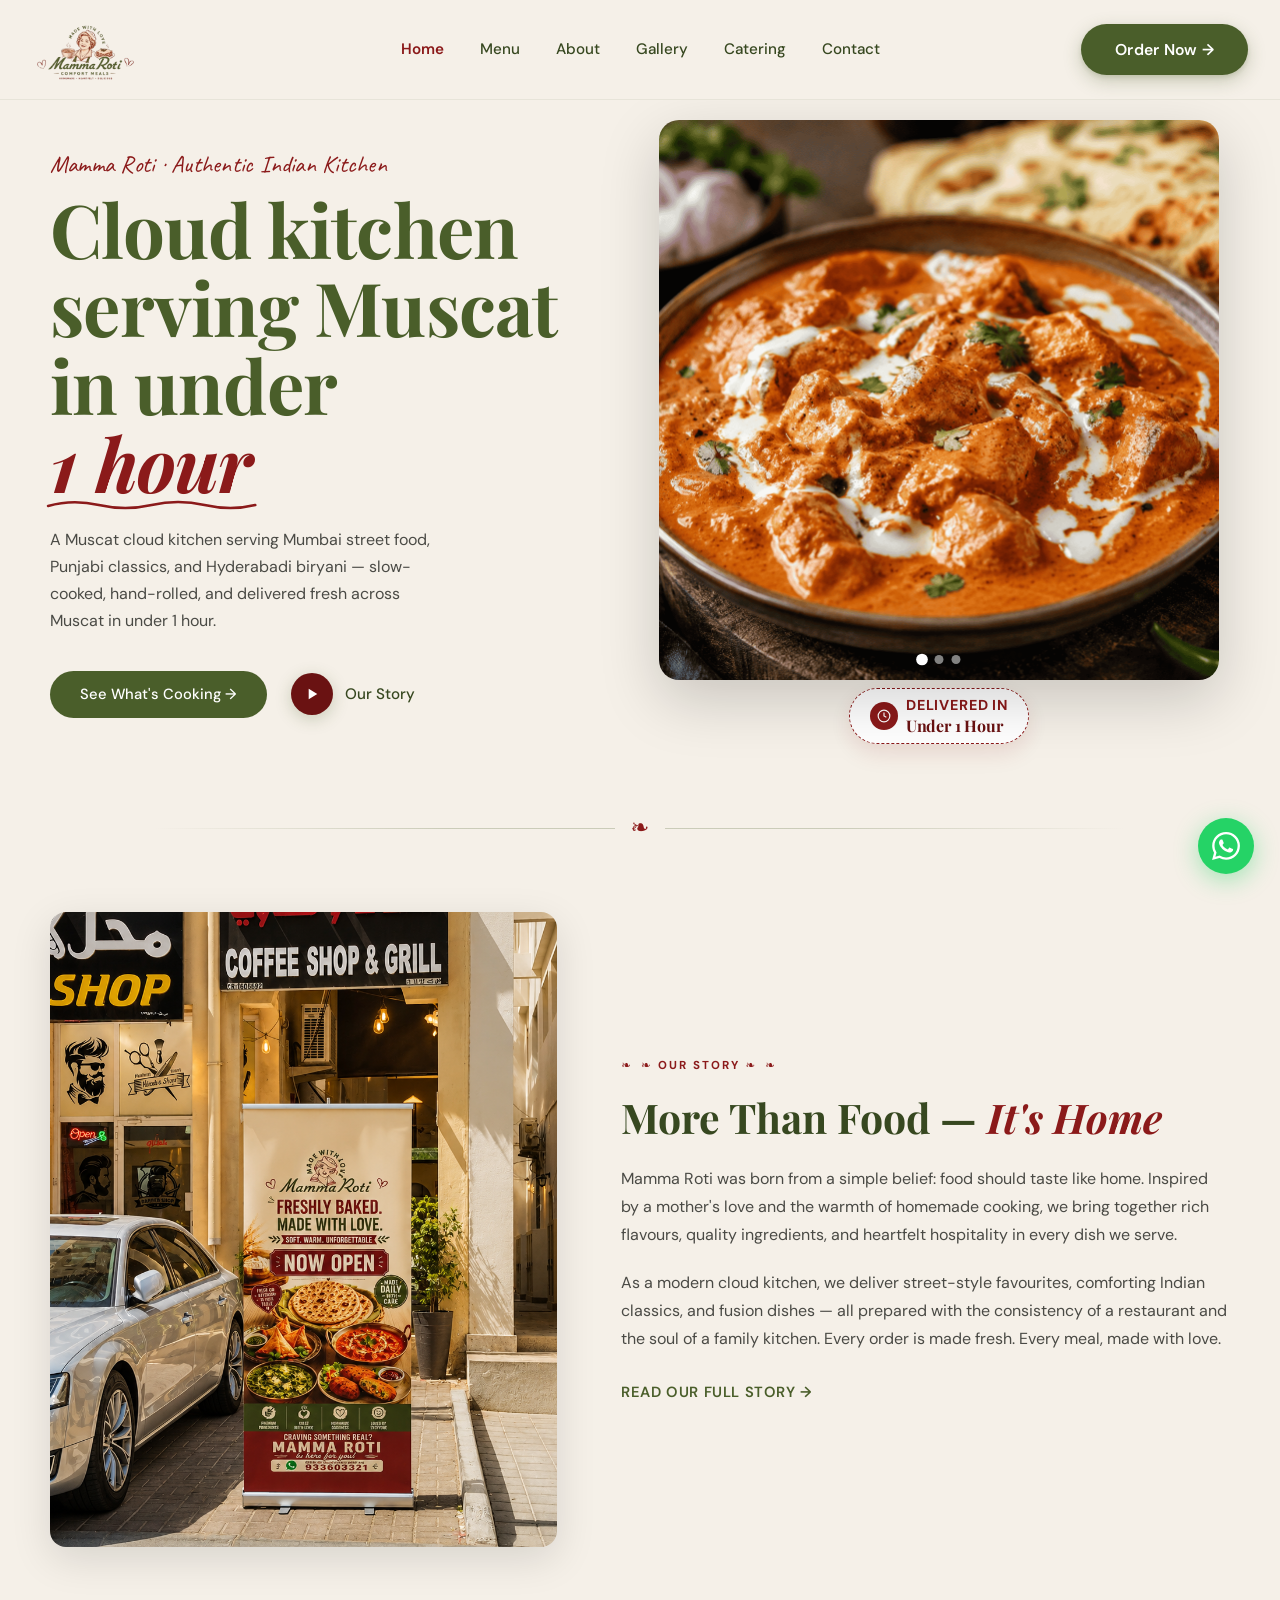
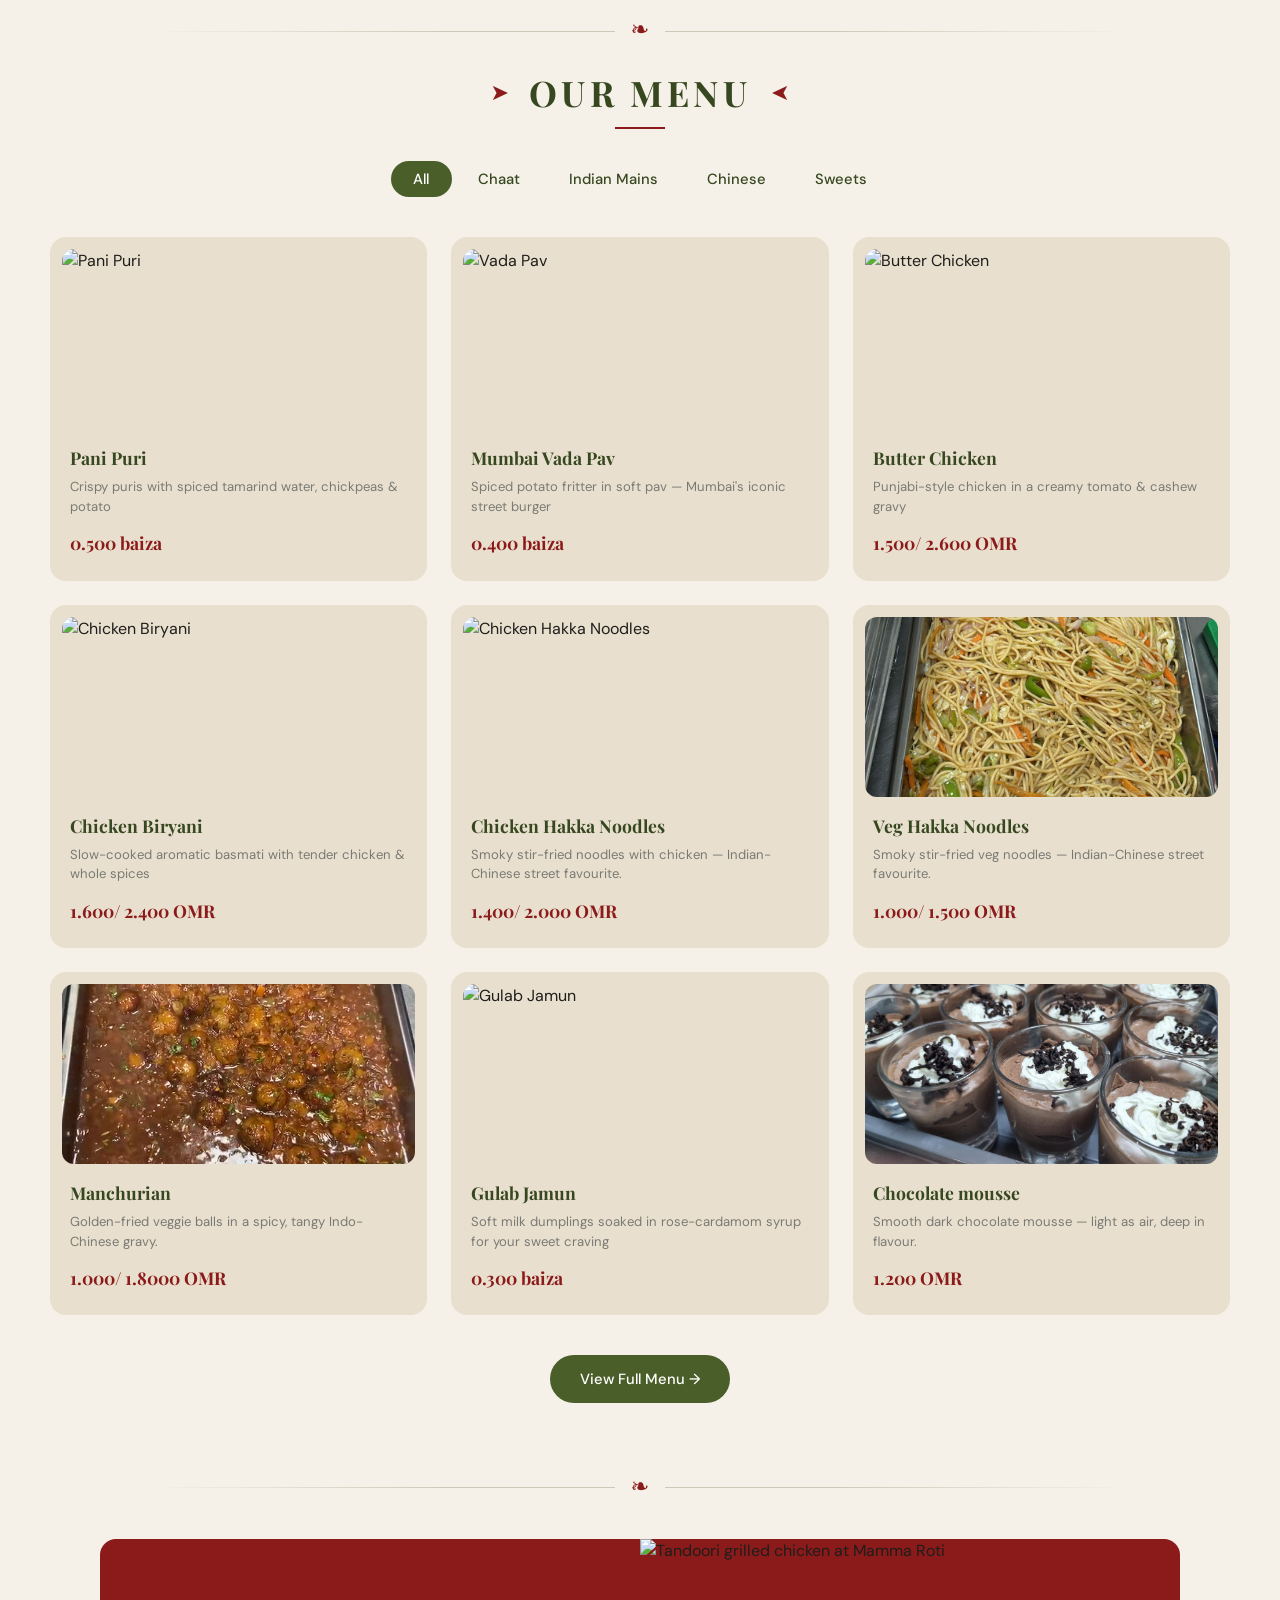
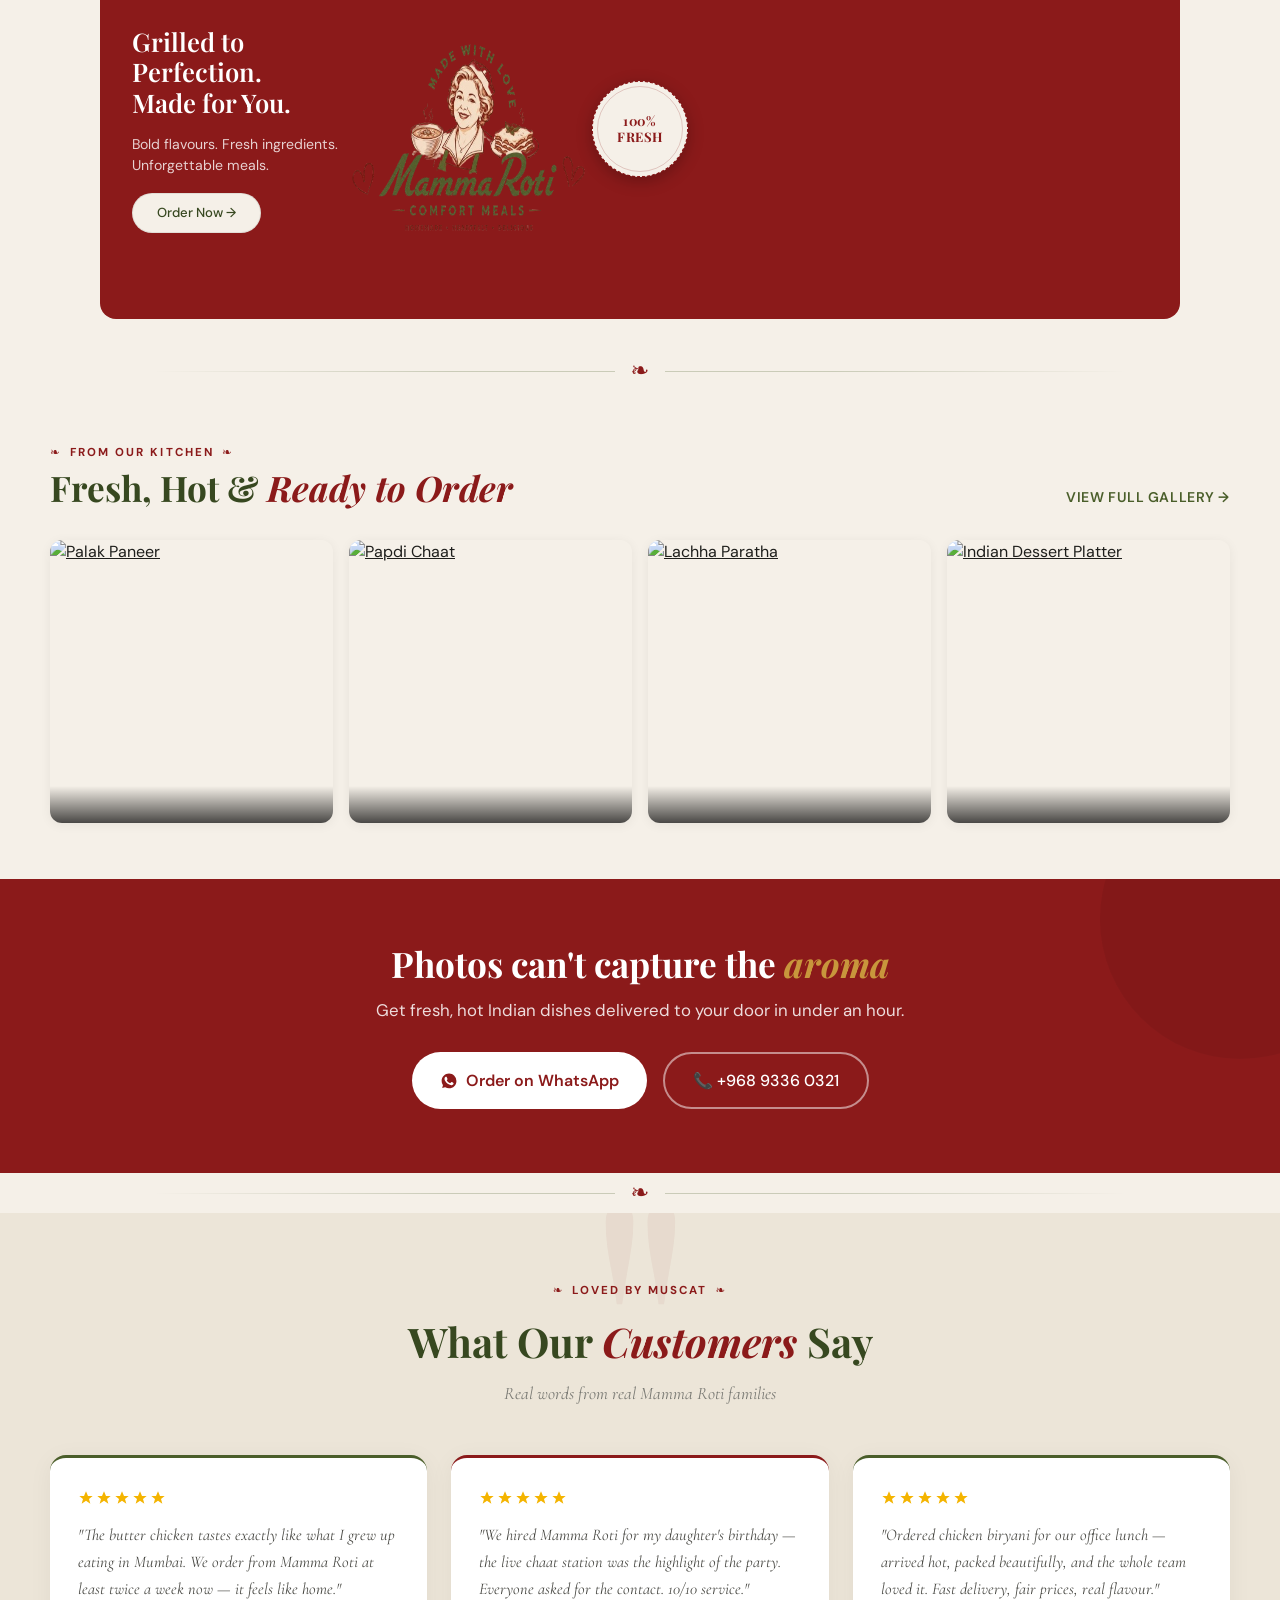
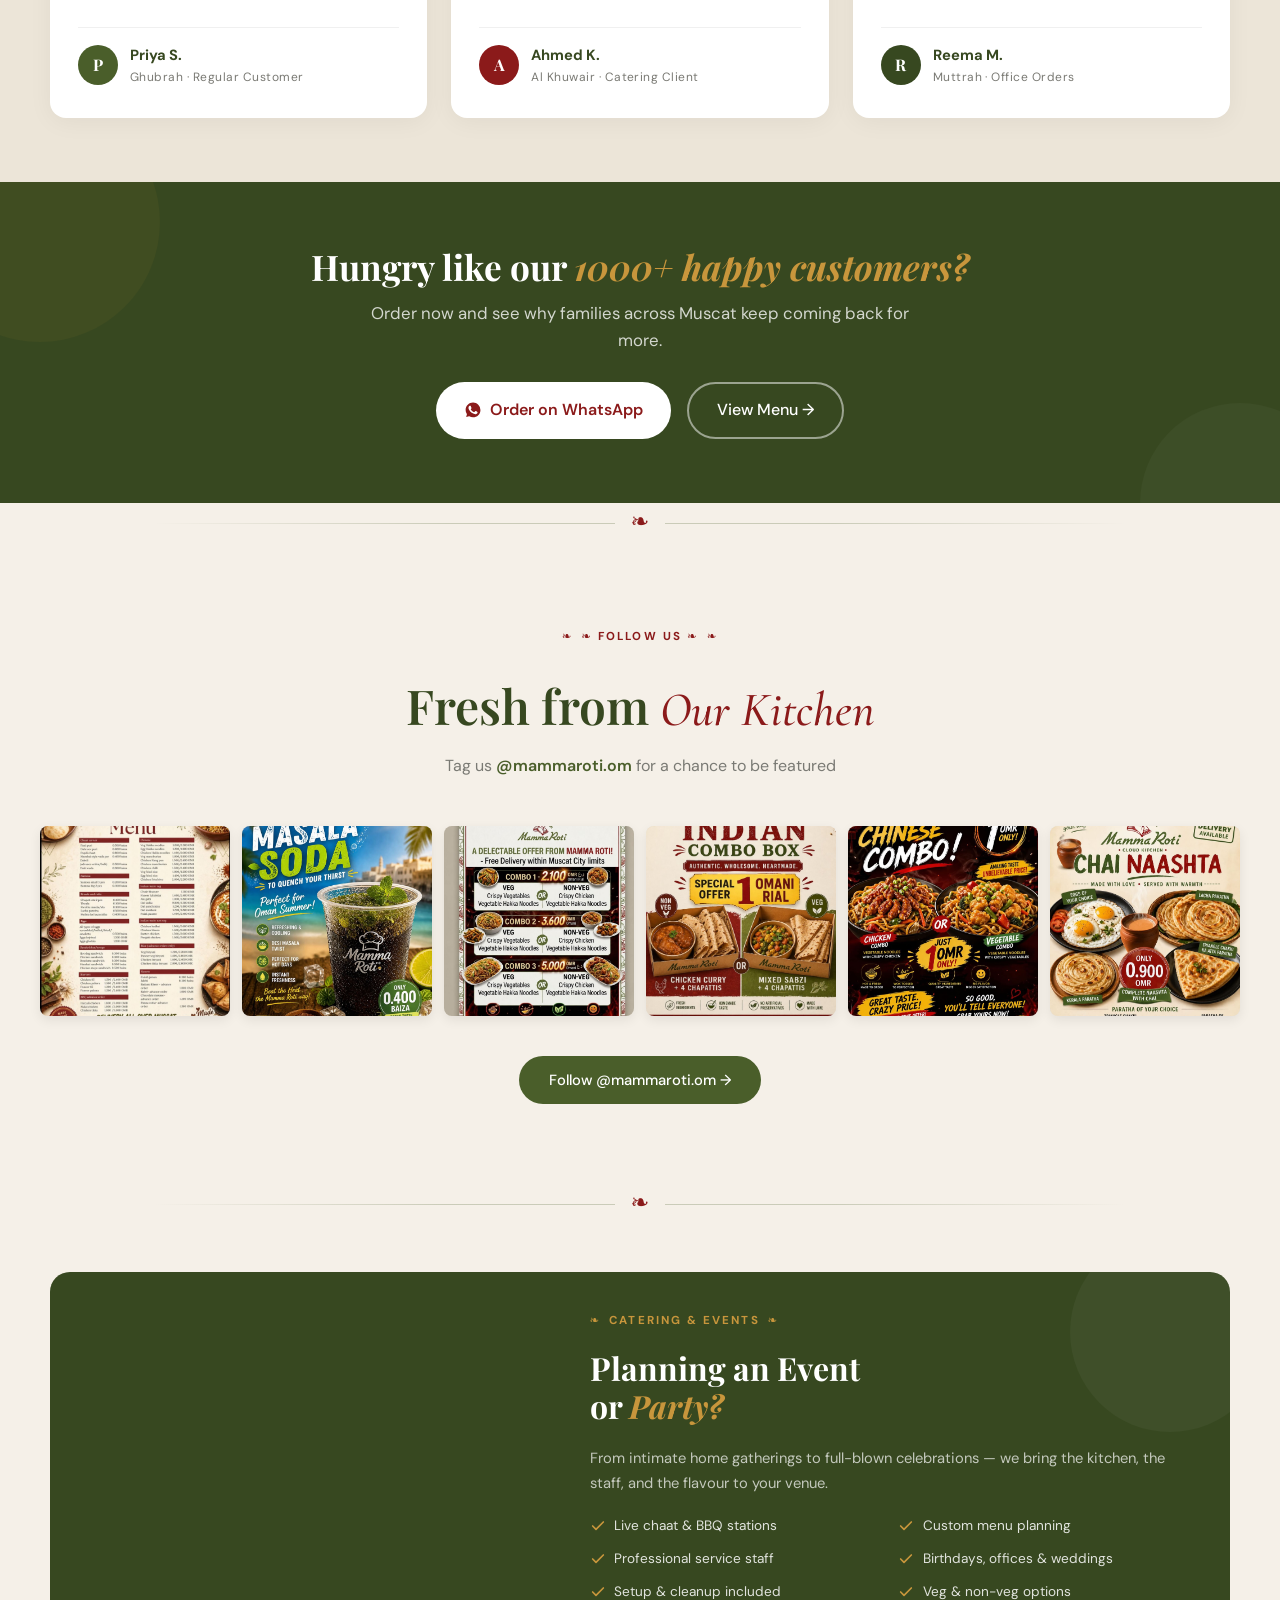
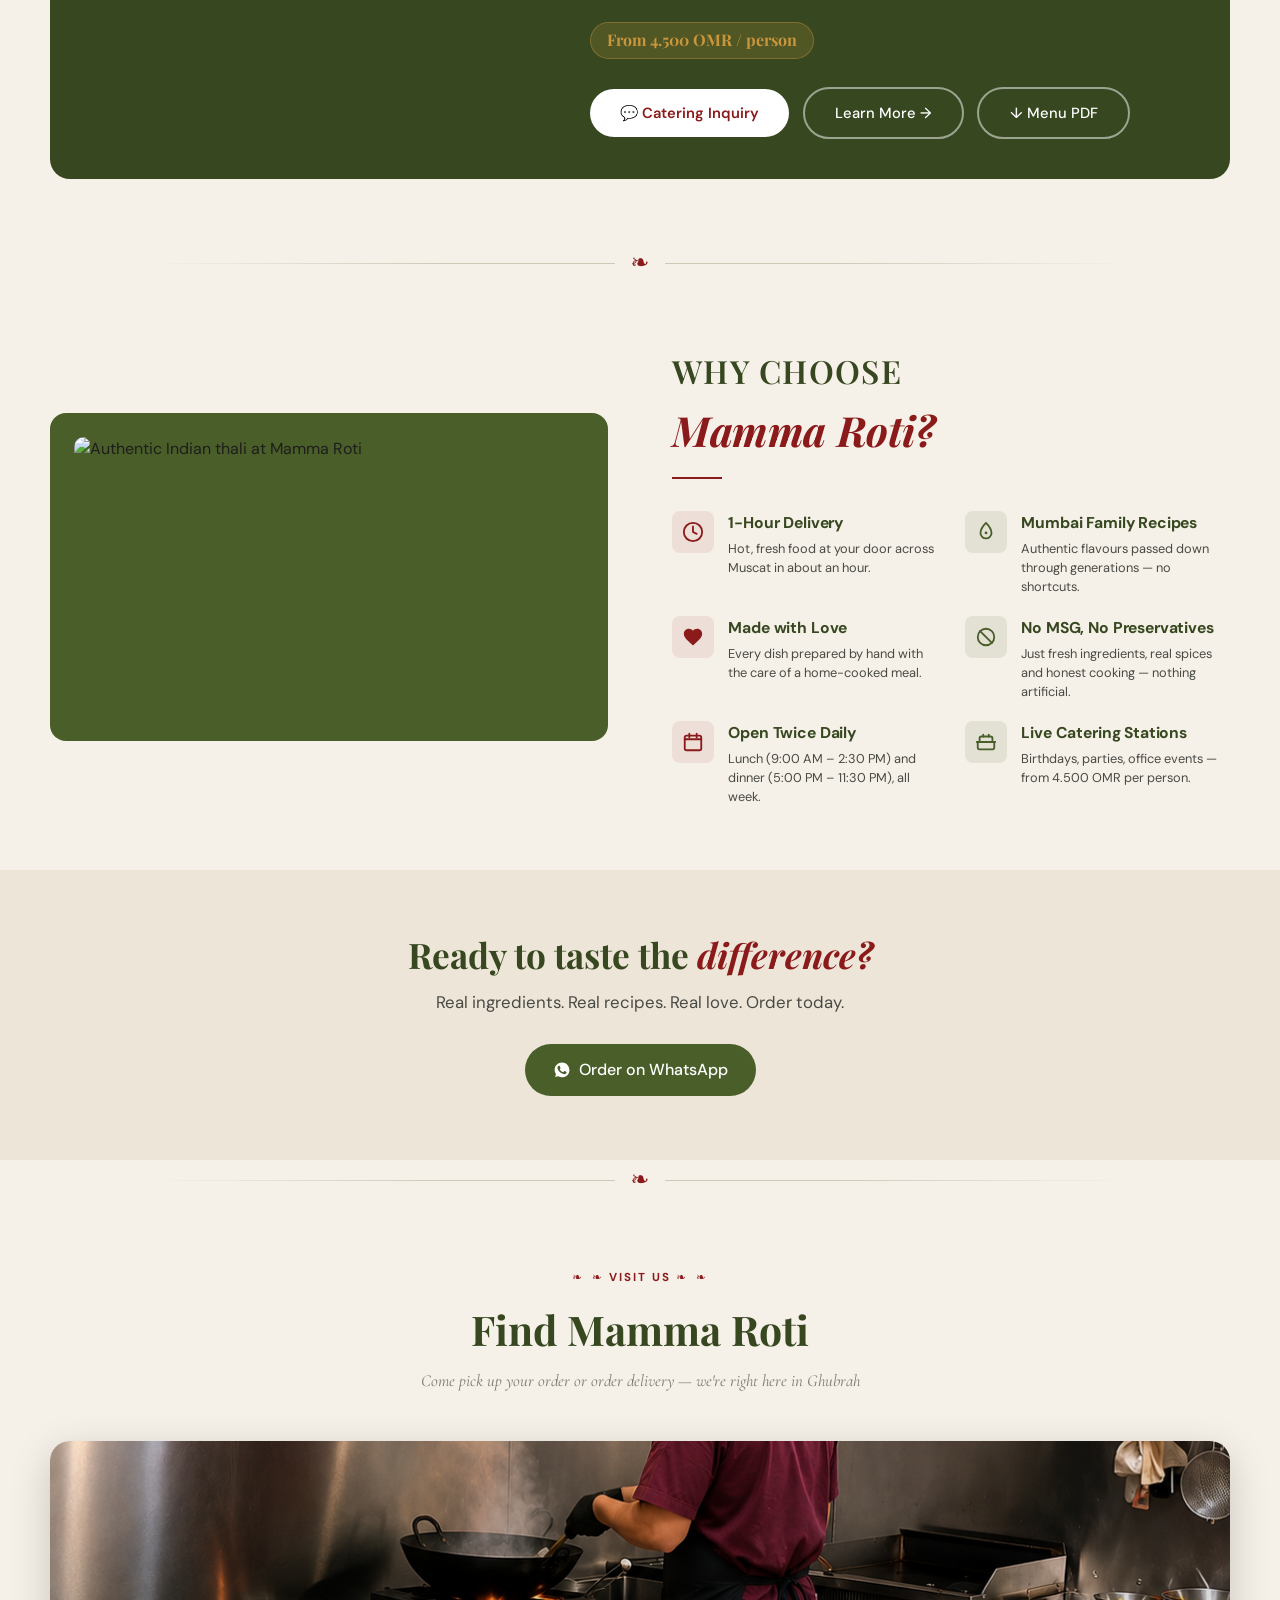
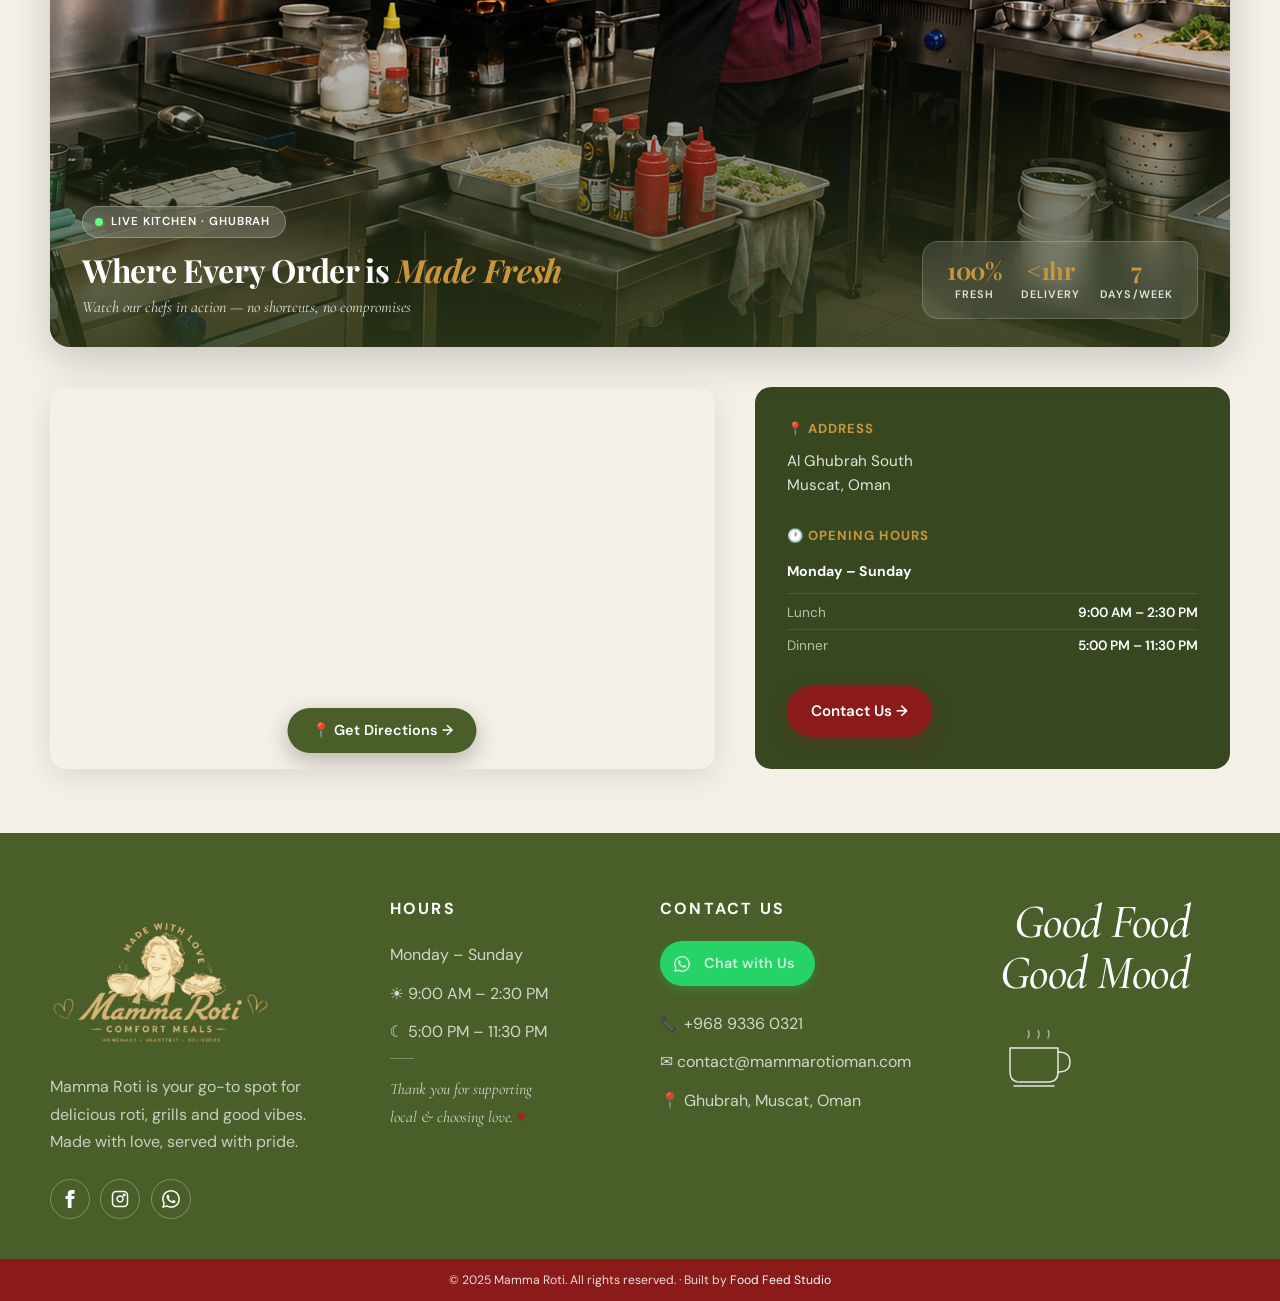
==== index.html @ 935c7143 "footer logo change" ====
<!DOCTYPE html>
<html lang="en">
<head>
<meta charset="UTF-8"/>
<meta name="viewport" content="width=device-width,initial-scale=1.0"/>
<title>Mamma Roti | Indian Food Delivery Muscat — Order in 1 Hour</title>
<meta name="description" content="Order authentic Indian food delivery in Muscat from Mamma Roti — a Ghubrah cloud kitchen serving fresh chaats, biryanis, curries, and catering. Hot meals delivered in under 1 hour. WhatsApp +968 9336 0321."/>
<meta name="keywords" content="Indian food Muscat, cloud kitchen Muscat, Indian delivery Oman, catering Muscat, Mamma Roti, chaat Muscat, biryani Muscat, butter chicken Muscat, Indian restaurant Ghubrah, Oman Indian food"/>
<meta name="robots" content="index,follow,max-image-preview:large"/>
<meta name="author" content="Mamma Roti"/>
<meta name="geo.region" content="OM-MA"/>
<meta name="google-site-verification" content="R412l-4WBMy-ZB6OqcSBHCnuKzuVDntJ8wjciBwSW_g" />
<meta name="geo.placename" content="Muscat"/>
<meta name="geo.position" content="23.6070;58.5698"/>

<!-- Open Graph -->
<meta property="og:type" content="restaurant"/>
<meta property="og:title" content="Mamma Roti — Authentic Indian Food Delivery in Muscat"/>
<meta property="og:description" content="Good food, made with love. Authentic Indian cloud kitchen serving Muscat. Order on WhatsApp."/>
<meta property="og:url" content="https://mammarotioman.com/"/>
<meta property="og:site_name" content="Mamma Roti"/>
<meta property="og:image" content="https://mammarotioman.com/og-image.jpg"/>
<meta property="og:locale" content="en_OM"/>

<!-- Twitter -->
<meta name="twitter:card" content="summary_large_image"/>
<meta name="twitter:title" content="Mamma Roti — Indian Food Delivery Muscat"/>
<meta name="twitter:description" content="Authentic Indian cloud kitchen in Muscat. Fresh, made with love."/>

<link rel="canonical" href="https://mammarotioman.com/"/>
<link rel="icon" type="image/svg+xml" href="favicon.svg"/>
<link rel="icon" type="image/png" sizes="96x96" href="favicon-96x96.png"/>
<link rel="shortcut icon" href="favicon.ico"/>
<link rel="apple-touch-icon" sizes="180x180" href="apple-touch-icon.png"/>
<link rel="manifest" href="site.webmanifest"/>
<meta name="theme-color" content="#8b1a1a"/>

<!-- Schema.org Restaurant -->
<script type="application/ld+json">
{
  "@context": "https://schema.org",
  "@type": "Restaurant",
  "name": "Mamma Roti",
  "image": "https://mammarotioman.com/og-image.jpg",
  "@id": "https://mammarotioman.com",
  "url": "https://mammarotioman.com",
  "telephone": "+96893360321",
  "priceRange": "$$",
  "servesCuisine": ["Indian", "Street Food", "Indo-Chinese", "Mughlai"],
  "address": {
    "@type": "PostalAddress",
    "streetAddress": "Ghubrah",
    "addressLocality": "Muscat",
    "addressRegion": "Muscat",
    "postalCode": "133",
    "addressCountry": "OM"
  },
  "geo": {
    "@type": "GeoCoordinates",
    "latitude": 23.6070,
    "longitude": 58.5698
  },
  "openingHoursSpecification": [
    {"@type": "OpeningHoursSpecification", "dayOfWeek": ["Monday","Tuesday","Wednesday","Thursday","Friday","Saturday","Sunday"], "opens": "09:30", "closes": "14:30"},
    {"@type": "OpeningHoursSpecification", "dayOfWeek": ["Monday","Tuesday","Wednesday","Thursday","Friday","Saturday","Sunday"], "opens": "17:00", "closes": "23:00"}
  ],
  "hasMenu": "https://mammarotioman.com/menu.html",
  "acceptsReservations": false,
  "sameAs": [
    "https://instagram.com/mammaroti.om",
    "https://api.whatsapp.com/send?phone=96893360321"
  ]
}
</script>

<link rel="preconnect" href="https://fonts.googleapis.com"/>
<link rel="preconnect" href="https://fonts.gstatic.com" crossorigin/>
<link href="https://fonts.googleapis.com/css2?family=Playfair+Display:ital,wght@0,400;0,700;0,800;0,900;1,400;1,700;1,800&family=DM+Sans:wght@400;500;600;700&family=Cormorant+Garamond:ital,wght@0,400;0,600;1,400;1,600&family=Caveat:wght@400;700&display=swap" rel="stylesheet"/>

<link rel="stylesheet" href="style.css"/>
</head>
<body>

<!-- NAV -->
<nav class="navbar" id="nb">
  <div class="nav-inner">
    <a href="index.html" class="nav-logo"><img src="logo.png" alt="Mamma Roti — Authentic Indian Cloud Kitchen Muscat"/></a>
    <ul class="nav-links">
      <li><a href="index.html" class="active">Home</a></li>
      <li><a href="menu.html">Menu</a></li>
      <li><a href="about.html">About</a></li>
      <li><a href="gallery.html">Gallery</a></li>
<li><a href="catering.html">Catering</a></li>
<li><a href="contact.html">Contact</a></li>
    </ul>
    <div class="nav-cta">
      <a href="https://api.whatsapp.com/send?phone=96893360321&text=Hi%20Mamma%20Roti%2C%20I%27d%20like%20to%20order!" class="nav-order" target="_blank" rel="noopener">Order Now →</a>
    </div>
    <button class="nav-burger" id="burger" aria-label="Menu"><span></span><span></span><span></span></button>
  </div>
</nav>
<div class="nav-mobile" id="mobnav">
  <a href="index.html">Home</a>
  <a href="menu.html">Menu</a>
  <a href="about.html">About</a>
  <a href="gallery.html">Gallery</a>
  <a href="catering.html">Catering</a>
  <a href="contact.html">Contact</a>
  <a href="https://api.whatsapp.com/send?phone=96893360321&text=Hi%20Mamma%20Roti%2C%20I%27d%20like%20to%20order!" target="_blank" rel="noopener">Order Now →</a>
</div>

<!-- HERO -->
<section class="hero page-top">
  <div class="hero-inner">
    <div class="hero-left a1">
      <span class="hero-eyebrow">Mamma Roti · Authentic Indian Kitchen</span>
      <h1>Cloud kitchen serving Muscat in under <br/> <em>1 hour</em></h1>
      <p class="hero-desc">A Muscat cloud kitchen serving Mumbai street food, Punjabi classics, and Hyderabadi biryani — slow-cooked, hand-rolled, and delivered fresh across Muscat in under 1 hour.</p>      <div class="hero-actions">
        <a href="menu.html#menu-items" class="btn btn-olive">See What's Cooking →</a>
        <a href="about.html#story" class="btn-story">
          <div class="play-circle">
            <svg viewBox="0 0 12 14" fill="white"><path d="M1 1l10 6L1 13V1z"/></svg>
          </div>
          Our Story
        </a>
      </div>
    </div>
    <div class="hero-right">
      <div class="hero-food-wrap">
        <div class="hero-carousel" id="heroCarousel">
          <img src="images/butter-chicken-hero.png" alt="Butter Chicken — Mamma Roti" class="hero-slide active" loading="eager"/>
          <img src="images/biryani-hero.png" alt="Chicken Biryani — Mamma Roti" class="hero-slide" loading="eager"/>
          <img src="images/chaat-hero.png" alt="Papdi Chaat — Mamma Roti" class="hero-slide" loading="eager"/>
        </div>
        <div class="hero-dots" id="heroDots">
          <button class="hero-dot active" data-slide="0" aria-label="Show slide 1"></button>
          <button class="hero-dot" data-slide="1" aria-label="Show slide 2"></button>
          <button class="hero-dot" data-slide="2" aria-label="Show slide 3"></button>
        </div>
      </div>
      <div class="delivery-pill" aria-label="Delivered in under 1 hour across Muscat">
        <div class="delivery-pill-icon">
          <svg viewBox="0 0 24 24" fill="none" stroke="currentColor" stroke-width="2"><circle cx="12" cy="12" r="10"/><polyline points="12 6 12 12 16 14"/></svg>
        </div>
        <div class="delivery-pill-text">
          <span>Delivered in</span><strong>Under 1 Hour</strong>
        </div>
      </div>
    </div>
  </div>
</section>

<div class="scalloped-edge"></div>

<!-- OUR STORY -->
<section class="our-story">
  <div class="story-inner">
    <div class="story-img-col">
      <img src="/images/our-story.jpeg" alt="Mamma Roti story as a modern cloud kitchen" loading="lazy"/>
    </div>
    <div class="story-text-col">
      <span class="eyebrow">❧ OUR STORY ❧</span>
      <h2>More Than Food — <em>It's Home</em></h2>
      <p>Mamma Roti was born from a simple belief: food should taste like home. Inspired by a mother's love and the warmth of homemade cooking, we bring together rich flavours, quality ingredients, and heartfelt hospitality in every dish we serve.</p>
      <p>As a modern cloud kitchen, we deliver street-style favourites, comforting Indian classics, and fusion dishes — all prepared with the consistency of a restaurant and the soul of a family kitchen. Every order is made fresh. Every meal, made with love.</p>
      <a href="about.html" class="story-link">Read Our Full Story →</a>
    </div>
  </div>
</section>

<div class="scalloped-edge"></div>

<!-- MENU PREVIEW -->
<section class="menu-home">
  <div style="text-align:center">
    <div class="menu-arrows">
      <span class="deco">➤</span>
      <span class="menu-arrows-txt">Our Menu</span>
      <span class="deco deco-l">➤</span>
    </div>
    <div class="rule"></div>
  </div>

  <div class="ftabs">
    <button class="ftab active" data-cat="all">All</button>
    <button class="ftab" data-cat="chaat">Chaat</button>
    <button class="ftab" data-cat="indian">Indian Mains</button>
    <button class="ftab" data-cat="chinese">Chinese</button>
    <button class="ftab" data-cat="sweets">Sweets</button>
  </div>

  <div class="mgrid mgrid-6" id="mgrid">
    <div class="mcard" data-cat="chaat">
      <div class="mcard-img-wrap">
        <img src="https://images.unsplash.com/photo-1586357507341-3fbe59f2a5d9?w=600&q=85&auto=format&fit=crop" alt="Pani Puri" class="mcard-img" loading="lazy"/>      </div>
      <div class="mcard-body">
        <div class="mcard-name">Pani Puri</div>
        <div class="mcard-desc">Crispy puris with spiced tamarind water, chickpeas &amp; potato</div>
        <div class="mcard-price">0.500 baiza</div>
      </div>
    </div>

    <div class="mcard" data-cat="chaat">
      <div class="mcard-img-wrap">
        <img src="https://images.unsplash.com/photo-1591064101485-50e6c9e550ac?w=600&q=85&auto=format&fit=crop" alt="Vada Pav" class="mcard-img" loading="lazy"/>      </div>
      <div class="mcard-body">
        <div class="mcard-name">Mumbai Vada Pav</div>
        <div class="mcard-desc">Spiced potato fritter in soft pav — Mumbai's iconic street burger</div>
        <div class="mcard-price">0.400 baiza</div>
      </div>
    </div>

    <div class="mcard" data-cat="indian">
      <div class="mcard-img-wrap">
        <img src="https://images.unsplash.com/photo-1603894584373-5ac82b2ae398?w=800&q=80&auto=format&fit=crop" alt="Butter Chicken" class="mcard-img" loading="lazy"/>
      </div>
      <div class="mcard-body">
        <div class="mcard-name">Butter Chicken</div>
        <div class="mcard-desc">Punjabi-style chicken in a creamy tomato &amp; cashew gravy</div>
        <div class="mcard-price">1.500/ 2.600 OMR</div>
      </div>
    </div>

    <div class="mcard" data-cat="indian">
      <div class="mcard-img-wrap">
        <img src="https://images.unsplash.com/photo-1716550781939-beb7d7247aae?q=80&w=2160&auto=format&fit=crop&ixlib=rb-4.1.0&ixid=M3wxMjA3fDB8MHxwaG90by1wYWdlfHx8fGVufDB8fHx8fA%3D%3D&auto=format&fit=crop" alt="Chicken Biryani" class="mcard-img" loading="lazy"/>
      </div>
      <div class="mcard-body">
        <div class="mcard-name">Chicken Biryani</div>
        <div class="mcard-desc">Slow-cooked aromatic basmati with tender chicken &amp; whole spices</div>
        <div class="mcard-price">1.600/ 2.400 OMR</div>
      </div>
    </div>

    <div class="mcard" data-cat="chinese">
      <div class="mcard-img-wrap">
        <img src="https://images.unsplash.com/photo-1585032226651-759b368d7246?w=600&q=85&auto=format&fit=crop" alt="Chicken Hakka Noodles" class="mcard-img" loading="lazy"/>
      </div>
      <div class="mcard-body">
        <div class="mcard-name">Chicken Hakka Noodles</div>
        <div class="mcard-desc">Smoky stir-fried noodles with chicken — Indian-Chinese street favourite.</div>
        <div class="mcard-price">1.400/ 2.000 OMR</div>
      </div>
    </div>

      <div class="mcard" data-cat="chinese">
      <div class="mcard-img-wrap">
        <img src="/images/ct-4.jpeg" alt="Veg Hakka Noodles" class="mcard-img" loading="lazy"/>
      </div>
      <div class="mcard-body">
        <div class="mcard-name">Veg Hakka Noodles</div>
        <div class="mcard-desc">Smoky stir-fried veg noodles — Indian-Chinese street favourite.</div>
        <div class="mcard-price">1.000/ 1.500 OMR</div>
      </div>
    </div>


      <div class="mcard" data-cat="chinese">
      <div class="mcard-img-wrap">
        <img src="/images/ct-5-poster.jpg" alt="Veg Manchurian" class="mcard-img" loading="lazy"/>
      </div>
      <div class="mcard-body">
        <div class="mcard-name">Manchurian</div>
        <div class="mcard-desc">Golden-fried veggie balls in a spicy, tangy Indo-Chinese gravy.</div>
        <div class="mcard-price">1.000/ 1.8000 OMR</div>
      </div>
    </div>

    <div class="mcard" data-cat="sweets">
      <div class="mcard-img-wrap">
        <img src="https://images.unsplash.com/photo-1681476747916-8a8fc7e2001e?w=600&q=85&auto=format&fit=crop" alt="Gulab Jamun" class="mcard-img" loading="lazy"/>      </div>
      <div class="mcard-body">
        <div class="mcard-name">Gulab Jamun</div>
        <div class="mcard-desc">Soft milk dumplings soaked in rose-cardamom syrup for your sweet craving</div>
        <div class="mcard-price">0.300 baiza</div>
      </div>
    </div>

  <div class="mcard" data-cat="sweets">
    <div class="mcard-img-wrap">
      <img src="/images/index-menu.jpeg" alt="Gulab Jamun" class="mcard-img" loading="lazy"/>      </div>
    <div class="mcard-body">
      <div class="mcard-name">Chocolate mousse</div>
      <div class="mcard-desc">Smooth dark chocolate mousse — light as air, deep in flavour.</div>
      <div class="mcard-price">1.200 OMR</div>
    </div>
  </div>
</div>

  <div class="mhcta">
    <a href="menu.html" class="btn btn-olive">View Full Menu →</a>
  </div>
</section>

<div class="scalloped-edge"></div>

<!-- BBQ BANNER -->
<div class="bbq-wrap">
  <div class="bbq">
    <div class="bbq-l">
      <img src="logo.png" alt="" class="bbq-ghost" aria-hidden="true"/>
      <h2>Grilled to<br/>Perfection.<br/>Made for You.</h2>
      <p>Bold flavours. Fresh ingredients. Unforgettable meals.</p>
      <a href="https://api.whatsapp.com/send?phone=96893360321&text=Hi%20Mamma%20Roti%2C%20I%27d%20like%20to%20order!" class="btn btn-white" target="_blank" rel="noopener">Order Now →</a>
    </div>
    <div class="bbq-r">
      <img src="https://images.unsplash.com/photo-1599487488170-d11ec9c172f0?w=900&q=85&auto=format&fit=crop" alt="Tandoori grilled chicken at Mamma Roti" class="bbq-food-img" loading="lazy"/>
    </div>
    <div class="bbq-fbadge">
      <span>100%<br/>Fresh</span>
    </div>
  </div>
</div>

<div class="scalloped-edge"></div>

<!-- FEATURED DISHES STRIP -->
<section class="featured-strip">
  <div class="featured-inner">
    <div class="featured-head">
      <div class="featured-head-left">
        <div class="eyebrow">From Our Kitchen</div>
        <h2>Fresh, Hot &amp; <em>Ready to Order</em></h2>
      </div>
      <a href="gallery.html" class="featured-head-link">View Full Gallery →</a>
    </div>
    <div class="featured-grid">
      <a href="gallery.html" class="fcell">
        <img src="https://images.unsplash.com/photo-1631452180519-c014fe946bc7?w=600&q=85&auto=format&fit=crop" alt="Palak Paneer" loading="lazy"/>
        <div class="fcell-label"></div>
      </a>
      <a href="gallery.html" class="fcell">
        <img src="https://images.unsplash.com/photo-1601050690597-df0568f70950?w=600&q=85&auto=format&fit=crop" alt="Papdi Chaat" loading="lazy"/>
        <div class="fcell-label"></div>
      </a>
      <a href="gallery.html" class="fcell">
        <img src="https://images.unsplash.com/photo-1683533743190-89c9b19f9ea6?w=600&q=85&auto=format&fit=crop" alt="Lachha Paratha" loading="lazy"/>
                <div class="fcell-label"></div>
      </a>
      <a href="gallery.html" class="fcell">
        <img src="https://images.unsplash.com/photo-1580904506207-b6319133a68f?w=600&q=85&auto=format&fit=crop" alt="Indian Dessert Platter" loading="lazy"/>
        <div class="fcell-label"></div>
      </a>
    </div>
  </div>
</section>

<!-- CTA after featured dishes -->
<section class="cta-band cta-band-red">
  <div class="cta-band-inner">
    <h3>Photos can't capture the <em>aroma</em></h3>
    <p>Get fresh, hot Indian dishes delivered to your door in under an hour.</p>
    <div class="cta-band-actions">
      <a href="https://api.whatsapp.com/send?phone=96893360321&text=Hi%20Mamma%20Roti%2C%20I%27d%20like%20to%20order!" class="btn btn-white cta-btn-wa" target="_blank" rel="noopener">
        <svg viewBox="0 0 24 24" fill="currentColor" width="18" height="18"><path d="M17.472 14.382c-.297-.149-1.758-.867-2.03-.967-.273-.099-.471-.148-.67.15-.197.297-.767.966-.94 1.164-.173.199-.347.223-.644.075-.297-.15-1.255-.463-2.39-1.475-.883-.788-1.48-1.761-1.653-2.059-.173-.297-.018-.458.13-.606.134-.133.298-.347.446-.52.149-.174.198-.298.298-.497.099-.198.05-.371-.025-.52-.075-.149-.669-1.612-.916-2.207-.242-.579-.487-.5-.669-.51-.173-.008-.371-.01-.57-.01-.198 0-.52.074-.792.372-.272.297-1.04 1.016-1.04 2.479 0 1.462 1.065 2.875 1.213 3.074.149.198 2.096 3.2 5.077 4.487.709.306 1.262.489 1.694.625.712.227 1.36.195 1.871.118.571-.085 1.758-.719 2.006-1.413.248-.694.248-1.289.173-1.413-.074-.124-.272-.198-.57-.347m-5.421 7.403h-.004a9.87 9.87 0 01-5.031-1.378l-.361-.214-3.741.982.998-3.648-.235-.374a9.86 9.86 0 01-1.51-5.26c.001-5.45 4.436-9.884 9.888-9.884 2.64 0 5.122 1.03 6.988 2.898a9.825 9.825 0 012.893 6.994c-.003 5.45-4.437 9.884-9.885 9.884"/></svg>
        Order on WhatsApp
      </a>
      <a href="tel:+96893360321" class="btn btn-outline-white">📞 +968 9336 0321</a>
    </div>
  </div>
</section>


<div class="scalloped-edge"></div>

<!-- TESTIMONIALS -->
<section class="testimonials">
  <div class="testimonials-inner">
    <div class="testimonials-head">
      <div class="eyebrow">Loved by Muscat</div>
      <h2>What Our <em>Customers</em> Say</h2>
      <p>Real words from real Mamma Roti families</p>
    </div>
    <div class="testi-grid">

      <div class="testi-card">
        <div class="testi-stars" aria-label="5 stars">
          <svg viewBox="0 0 24 24" fill="currentColor"><path d="M12 2l3 7h7l-5.5 4.5 2 7L12 16l-6.5 4.5 2-7L2 9h7z"/></svg>
          <svg viewBox="0 0 24 24" fill="currentColor"><path d="M12 2l3 7h7l-5.5 4.5 2 7L12 16l-6.5 4.5 2-7L2 9h7z"/></svg>
          <svg viewBox="0 0 24 24" fill="currentColor"><path d="M12 2l3 7h7l-5.5 4.5 2 7L12 16l-6.5 4.5 2-7L2 9h7z"/></svg>
          <svg viewBox="0 0 24 24" fill="currentColor"><path d="M12 2l3 7h7l-5.5 4.5 2 7L12 16l-6.5 4.5 2-7L2 9h7z"/></svg>
          <svg viewBox="0 0 24 24" fill="currentColor"><path d="M12 2l3 7h7l-5.5 4.5 2 7L12 16l-6.5 4.5 2-7L2 9h7z"/></svg>
        </div>
        <p class="testi-quote">"The butter chicken tastes exactly like what I grew up eating in Mumbai. We order from Mamma Roti at least twice a week now — it feels like home."</p>
        <div class="testi-author">
          <div class="testi-avatar">P</div>
          <div>
            <div class="testi-name">Priya S.</div>
            <div class="testi-meta">Ghubrah · Regular Customer</div>
          </div>
        </div>
      </div>

      <div class="testi-card">
        <div class="testi-stars" aria-label="5 stars">
          <svg viewBox="0 0 24 24" fill="currentColor"><path d="M12 2l3 7h7l-5.5 4.5 2 7L12 16l-6.5 4.5 2-7L2 9h7z"/></svg>
          <svg viewBox="0 0 24 24" fill="currentColor"><path d="M12 2l3 7h7l-5.5 4.5 2 7L12 16l-6.5 4.5 2-7L2 9h7z"/></svg>
          <svg viewBox="0 0 24 24" fill="currentColor"><path d="M12 2l3 7h7l-5.5 4.5 2 7L12 16l-6.5 4.5 2-7L2 9h7z"/></svg>
          <svg viewBox="0 0 24 24" fill="currentColor"><path d="M12 2l3 7h7l-5.5 4.5 2 7L12 16l-6.5 4.5 2-7L2 9h7z"/></svg>
          <svg viewBox="0 0 24 24" fill="currentColor"><path d="M12 2l3 7h7l-5.5 4.5 2 7L12 16l-6.5 4.5 2-7L2 9h7z"/></svg>
        </div>
        <p class="testi-quote">"We hired Mamma Roti for my daughter's birthday — the live chaat station was the highlight of the party. Everyone asked for the contact. 10/10 service."</p>
        <div class="testi-author">
          <div class="testi-avatar">A</div>
          <div>
            <div class="testi-name">Ahmed K.</div>
            <div class="testi-meta">Al Khuwair · Catering Client</div>
          </div>
        </div>
      </div>

      <div class="testi-card">
        <div class="testi-stars" aria-label="5 stars">
          <svg viewBox="0 0 24 24" fill="currentColor"><path d="M12 2l3 7h7l-5.5 4.5 2 7L12 16l-6.5 4.5 2-7L2 9h7z"/></svg>
          <svg viewBox="0 0 24 24" fill="currentColor"><path d="M12 2l3 7h7l-5.5 4.5 2 7L12 16l-6.5 4.5 2-7L2 9h7z"/></svg>
          <svg viewBox="0 0 24 24" fill="currentColor"><path d="M12 2l3 7h7l-5.5 4.5 2 7L12 16l-6.5 4.5 2-7L2 9h7z"/></svg>
          <svg viewBox="0 0 24 24" fill="currentColor"><path d="M12 2l3 7h7l-5.5 4.5 2 7L12 16l-6.5 4.5 2-7L2 9h7z"/></svg>
          <svg viewBox="0 0 24 24" fill="currentColor"><path d="M12 2l3 7h7l-5.5 4.5 2 7L12 16l-6.5 4.5 2-7L2 9h7z"/></svg>
        </div>
        <p class="testi-quote">"Ordered chicken biryani for our office lunch — arrived hot, packed beautifully, and the whole team loved it. Fast delivery, fair prices, real flavour."</p>
        <div class="testi-author">
          <div class="testi-avatar">R</div>
          <div>
            <div class="testi-name">Reema M.</div>
            <div class="testi-meta">Muttrah · Office Orders</div>
          </div>
        </div>
      </div>

    </div>
  </div>
</section>

<!-- CTA after testimonials -->
<section class="cta-band cta-band-olive">
  <div class="cta-band-inner">
    <h3>Hungry like our <em>1000+ happy customers?</em></h3>
    <p>Order now and see why families across Muscat keep coming back for more.</p>
    <div class="cta-band-actions">
      <a href="https://api.whatsapp.com/send?phone=96893360321&text=Hi%20Mamma%20Roti%2C%20I%27d%20like%20to%20order!" class="btn btn-white cta-btn-wa" target="_blank" rel="noopener">
        <svg viewBox="0 0 24 24" fill="currentColor" width="18" height="18"><path d="M17.472 14.382c-.297-.149-1.758-.867-2.03-.967-.273-.099-.471-.148-.67.15-.197.297-.767.966-.94 1.164-.173.199-.347.223-.644.075-.297-.15-1.255-.463-2.39-1.475-.883-.788-1.48-1.761-1.653-2.059-.173-.297-.018-.458.13-.606.134-.133.298-.347.446-.52.149-.174.198-.298.298-.497.099-.198.05-.371-.025-.52-.075-.149-.669-1.612-.916-2.207-.242-.579-.487-.5-.669-.51-.173-.008-.371-.01-.57-.01-.198 0-.52.074-.792.372-.272.297-1.04 1.016-1.04 2.479 0 1.462 1.065 2.875 1.213 3.074.149.198 2.096 3.2 5.077 4.487.709.306 1.262.489 1.694.625.712.227 1.36.195 1.871.118.571-.085 1.758-.719 2.006-1.413.248-.694.248-1.289.173-1.413-.074-.124-.272-.198-.57-.347m-5.421 7.403h-.004a9.87 9.87 0 01-5.031-1.378l-.361-.214-3.741.982.998-3.648-.235-.374a9.86 9.86 0 01-1.51-5.26c.001-5.45 4.436-9.884 9.888-9.884 2.64 0 5.122 1.03 6.988 2.898a9.825 9.825 0 012.893 6.994c-.003 5.45-4.437 9.884-9.885 9.884"/></svg>
        Order on WhatsApp
      </a>
      <a href="menu.html" class="btn btn-outline-white">View Menu →</a>
    </div>
  </div>
</section>

<div class="scalloped-edge"></div>

<!-- INSTAGRAM WALL -->
<section class="ig-wall">
  <div class="ig-wall-inner">
    <div class="ig-wall-head">
      <span class="eyebrow">❧ FOLLOW US ❧</span>
      <h2>Fresh from <em>Our Kitchen</em></h2>
      <p>Tag us <a href="https://instagram.com/mammaroti.om" target="_blank" rel="noopener">@mammaroti.om</a> for a chance to be featured</p>
    </div>

    <div class="ig-grid">
      <a href="https://www.instagram.com/p/DXfCZLICtua/" class="ig-tile" target="_blank" rel="noopener" aria-label="View on Instagram">
        <img src="ig1.jpg" alt="Fresh Indian food from Mamma Roti kitchen — Muscat Instagram post" loading="lazy"/>        <div class="ig-overlay">
          <svg viewBox="0 0 24 24" fill="none" stroke="currentColor" stroke-width="2"><rect x="2" y="2" width="20" height="20" rx="5"/><path d="M16 11.37A4 4 0 1112.63 8 4 4 0 0116 11.37z"/><circle cx="17.5" cy="6.5" r="1" fill="currentColor"/></svg>
          <span>Fresh from the Kitchen</span>
        </div>
      </a>

      <a href="https://www.instagram.com/p/DYroF8Uqsjk/" class="ig-tile" target="_blank" rel="noopener" aria-label="View on Instagram">
        <img src="ig2.jpg" alt="Mamma Roti Catering Services for Eid — Delicious food for your special celebration- Book Now" loading="lazy"/>        <div class="ig-overlay">
          <svg viewBox="0 0 24 24" fill="none" stroke="currentColor" stroke-width="2"><rect x="2" y="2" width="20" height="20" rx="5"/><path d="M16 11.37A4 4 0 1112.63 8 4 4 0 0116 11.37z"/><circle cx="17.5" cy="6.5" r="1" fill="currentColor"/></svg>
          <span>Eid Catering Services</span>
        </div>
      </a>

      <a href="https://www.instagram.com/p/DX8iiDoK7GC/" class="ig-tile" target="_blank" rel="noopener" aria-label="View on Instagram">
        <img src="ig3.jpg" alt="Inside the Mamma Roti cloud kitchen Muscat — Instagram post" loading="lazy"/>        <div class="ig-overlay">
          <svg viewBox="0 0 24 24" fill="none" stroke="currentColor" stroke-width="2"><rect x="2" y="2" width="20" height="20" rx="5"/><path d="M16 11.37A4 4 0 1112.63 8 4 4 0 0116 11.37z"/><circle cx="17.5" cy="6.5" r="1" fill="currentColor"/></svg>
          <span>Mamma Roti Kitchen</span>
        </div>
      </a>

      <a href="https://www.instagram.com/p/DXaBbU3im4e/" class="ig-tile" target="_blank" rel="noopener" aria-label="View on Instagram">
        <img src="ig4.jpg" alt="Hot fresh Indian food at Mamma Roti Muscat — Instagram" loading="lazy"/>        <div class="ig-overlay">
          <svg viewBox="0 0 24 24" fill="none" stroke="currentColor" stroke-width="2"><rect x="2" y="2" width="20" height="20" rx="5"/><path d="M16 11.37A4 4 0 1112.63 8 4 4 0 0116 11.37z"/><circle cx="17.5" cy="6.5" r="1" fill="currentColor"/></svg>
          <span>Hot &amp; Fresh</span>
        </div>
      </a>

      <a href="https://www.instagram.com/p/DXYtmw5Cjzz/" class="ig-tile" target="_blank" rel="noopener" aria-label="View on Instagram">
        <img src="ig5.jpg" alt="Today's special at Mamma Roti, Ghubrah Muscat — Instagram" loading="lazy"/>        <div class="ig-overlay">
          <svg viewBox="0 0 24 24" fill="none" stroke="currentColor" stroke-width="2"><rect x="2" y="2" width="20" height="20" rx="5"/><path d="M16 11.37A4 4 0 1112.63 8 4 4 0 0116 11.37z"/><circle cx="17.5" cy="6.5" r="1" fill="currentColor"/></svg>
          <span>Today's Special</span>
        </div>
      </a>

      <a href="https://www.instagram.com/p/DXoFsXliq-r/" class="ig-tile" target="_blank" rel="noopener" aria-label="View on Instagram">
        <img src="ig6.jpg" alt="From the Mamma Roti kitchen — Indian food Muscat Instagram" loading="lazy"/>        <div class="ig-overlay">
          <svg viewBox="0 0 24 24" fill="none" stroke="currentColor" stroke-width="2"><rect x="2" y="2" width="20" height="20" rx="5"/><path d="M16 11.37A4 4 0 1112.63 8 4 4 0 0116 11.37z"/><circle cx="17.5" cy="6.5" r="1" fill="currentColor"/></svg>
          <span>From Our Kitchen</span>
        </div>
      </a>
    </div>

    <div class="ig-wall-cta">
      <a href="https://instagram.com/mammaroti.om" class="btn btn-olive" target="_blank" rel="noopener">Follow @mammaroti.om →</a>
    </div>
  </div>
</section>

<div class="scalloped-edge"></div>

<!-- CATERING -->
<section class="cat-dl cat-dl-expanded">
  <div class="cat-dl-box">
    <div class="cat-photo" role="img" aria-label="Mamma Roti catering setup with live stations"></div>
    <div class="cat-content">
      <div class="eyebrow cat-eyebrow">Catering &amp; Events</div>
      <h3>Planning an Event<br/>or <em>Party?</em></h3>
      <p>From intimate home gatherings to full-blown celebrations — we bring the kitchen, the staff, and the flavour to your venue.</p>
      <ul class="cat-features">
        <li>
          <svg viewBox="0 0 24 24" fill="none" stroke="currentColor" stroke-width="2.5" stroke-linecap="round" stroke-linejoin="round"><polyline points="20 6 9 17 4 12"/></svg>
          Live chaat &amp; BBQ stations
        </li>
        <li>
          <svg viewBox="0 0 24 24" fill="none" stroke="currentColor" stroke-width="2.5" stroke-linecap="round" stroke-linejoin="round"><polyline points="20 6 9 17 4 12"/></svg>
          Custom menu planning
        </li>
        <li>
          <svg viewBox="0 0 24 24" fill="none" stroke="currentColor" stroke-width="2.5" stroke-linecap="round" stroke-linejoin="round"><polyline points="20 6 9 17 4 12"/></svg>
          Professional service staff
        </li>
        <li>
          <svg viewBox="0 0 24 24" fill="none" stroke="currentColor" stroke-width="2.5" stroke-linecap="round" stroke-linejoin="round"><polyline points="20 6 9 17 4 12"/></svg>
          Birthdays, offices &amp; weddings
        </li>
        <li>
          <svg viewBox="0 0 24 24" fill="none" stroke="currentColor" stroke-width="2.5" stroke-linecap="round" stroke-linejoin="round"><polyline points="20 6 9 17 4 12"/></svg>
          Setup &amp; cleanup included
        </li>
        <li>
          <svg viewBox="0 0 24 24" fill="none" stroke="currentColor" stroke-width="2.5" stroke-linecap="round" stroke-linejoin="round"><polyline points="20 6 9 17 4 12"/></svg>
          Veg &amp; non-veg options
        </li>
      </ul>
      <div class="cat-price-tag">From 4.500 OMR / person</div>
      <div class="cat-acts-row">
        <a href="https://api.whatsapp.com/send?phone=96893360321&text=Hi%20Mamma%20Roti%2C%20I%27d%20like%20to%20enquire%20about%20catering!" class="btn btn-white" target="_blank" rel="noopener">💬 Catering Inquiry</a>
        <a href="catering.html#catering" class="btn btn-outline-white">Learn More →</a>
        <a href="Catering-ordering.pdf" class="btn btn-outline-white" target="_blank" rel="noopener">↓ Menu PDF</a>
      </div>
    </div>
  </div>
</section>

<div class="scalloped-edge"></div>

<!-- WHY -->
<section class="why">
  <div class="why-inner">
    <div class="why-img-wrap">
      <div class="why-bubble">
        <img src="https://images.unsplash.com/photo-1567188040759-fb8a883dc6d8?w=900&q=85&auto=format&fit=crop" alt="Authentic Indian thali at Mamma Roti" class="why-img" loading="lazy"/>
      </div>
    </div>
    <div class="why-text">
      <h2>Why Choose<br/><em>Mamma Roti?</em></h2>
      <div class="why-divider"></div>
      <div class="wfeats-6">

        <div class="wfi-stat">
          <div class="wfi-stat-icon">
            <svg viewBox="0 0 24 24" fill="none" stroke="currentColor" stroke-width="2" stroke-linecap="round" stroke-linejoin="round"><circle cx="12" cy="12" r="10"/><polyline points="12 6 12 12 16 14"/></svg>
          </div>
          <div>
            <h4>1-Hour Delivery</h4>
            <p>Hot, fresh food at your door across Muscat in about an hour.</p>
          </div>
        </div>

        <div class="wfi-stat">
          <div class="wfi-stat-icon olive">
            <svg viewBox="0 0 24 24" fill="none" stroke="currentColor" stroke-width="2" stroke-linecap="round" stroke-linejoin="round"><path d="M12 2C8 6 6 9 6 13a6 6 0 0012 0c0-4-2-7-6-11z"/><circle cx="12" cy="13" r="1.5" fill="currentColor" stroke="none"/></svg>
          </div>
          <div>
            <h4>Mumbai Family Recipes</h4>
            <p>Authentic flavours passed down through generations — no shortcuts.</p>
          </div>
        </div>

        <div class="wfi-stat">
          <div class="wfi-stat-icon">
            <svg viewBox="0 0 24 24" fill="currentColor"><path d="M12 21.35l-1.45-1.32C5.4 15.36 2 12.28 2 8.5 2 5.42 4.42 3 7.5 3c1.74 0 3.41.81 4.5 2.09C13.09 3.81 14.76 3 16.5 3 19.58 3 22 5.42 22 8.5c0 3.78-3.4 6.86-8.55 11.54L12 21.35z"/></svg>
          </div>
          <div>
            <h4>Made with Love</h4>
            <p>Every dish prepared by hand with the care of a home-cooked meal.</p>
          </div>
        </div>

        <div class="wfi-stat">
          <div class="wfi-stat-icon olive">
            <svg viewBox="0 0 24 24" fill="none" stroke="currentColor" stroke-width="2" stroke-linecap="round" stroke-linejoin="round"><circle cx="12" cy="12" r="9"/><path d="M5.5 5.5l13 13"/></svg>
          </div>
          <div>
            <h4>No MSG, No Preservatives</h4>
            <p>Just fresh ingredients, real spices and honest cooking — nothing artificial.</p>
          </div>
        </div>

        <div class="wfi-stat">
          <div class="wfi-stat-icon">
            <svg viewBox="0 0 24 24" fill="none" stroke="currentColor" stroke-width="2" stroke-linecap="round" stroke-linejoin="round"><rect x="3" y="5" width="18" height="16" rx="2"/><path d="M3 9h18"/><path d="M8 3v4M16 3v4"/></svg>
          </div>
          <div>
            <h4>Open Twice Daily</h4>
            <p>Lunch (9:00 AM – 2:30 PM) and dinner (5:00 PM – 11:30 PM), all week.</p>
          </div>
        </div>

        <div class="wfi-stat">
          <div class="wfi-stat-icon olive">
            <svg viewBox="0 0 24 24" fill="none" stroke="currentColor" stroke-width="2" stroke-linecap="round" stroke-linejoin="round"><path d="M2 12h20"/><path d="M5 12V8a2 2 0 012-2h10a2 2 0 012 2v4"/><path d="M3 12v6a2 2 0 002 2h14a2 2 0 002-2v-6"/><path d="M9 6V4M15 6V4"/></svg>
          </div>
          <div>
            <h4>Live Catering Stations</h4>
            <p>Birthdays, parties, office events — from 4.500 OMR per person.</p>
          </div>
        </div>

      </div>
    </div>
  </div>
</section>

<!-- CTA after why choose -->
<section class="cta-band cta-band-cream">
  <div class="cta-band-inner">
    <h3>Ready to taste the <em>difference?</em></h3>
    <p>Real ingredients. Real recipes. Real love. Order today.</p>
    <div class="cta-band-actions">
      <a href="https://api.whatsapp.com/send?phone=96893360321&text=Hi%20Mamma%20Roti%2C%20I%27d%20like%20to%20order!" class="btn btn-olive cta-btn-wa" target="_blank" rel="noopener">
        <svg viewBox="0 0 24 24" fill="currentColor" width="18" height="18"><path d="M17.472 14.382c-.297-.149-1.758-.867-2.03-.967-.273-.099-.471-.148-.67.15-.197.297-.767.966-.94 1.164-.173.199-.347.223-.644.075-.297-.15-1.255-.463-2.39-1.475-.883-.788-1.48-1.761-1.653-2.059-.173-.297-.018-.458.13-.606.134-.133.298-.347.446-.52.149-.174.198-.298.298-.497.099-.198.05-.371-.025-.52-.075-.149-.669-1.612-.916-2.207-.242-.579-.487-.5-.669-.51-.173-.008-.371-.01-.57-.01-.198 0-.52.074-.792.372-.272.297-1.04 1.016-1.04 2.479 0 1.462 1.065 2.875 1.213 3.074.149.198 2.096 3.2 5.077 4.487.709.306 1.262.489 1.694.625.712.227 1.36.195 1.871.118.571-.085 1.758-.719 2.006-1.413.248-.694.248-1.289.173-1.413-.074-.124-.272-.198-.57-.347m-5.421 7.403h-.004a9.87 9.87 0 01-5.031-1.378l-.361-.214-3.741.982.998-3.648-.235-.374a9.86 9.86 0 01-1.51-5.26c.001-5.45 4.436-9.884 9.888-9.884 2.64 0 5.122 1.03 6.988 2.898a9.825 9.825 0 012.893 6.994c-.003 5.45-4.437 9.884-9.885 9.884"/></svg>
        Order on WhatsApp
      </a>
    </div>
  </div>
</section>

<div class="scalloped-edge"></div>


<!-- FIND US / VISIT -->
<section class="find-us">
  <div class="find-us-inner">
    <div class="find-us-head">
      <span class="eyebrow">❧ VISIT US ❧</span>
      <h2>Find Mamma Roti</h2>
      <p>Come pick up your order or order delivery — we're right here in Ghubrah</p>
    </div>

    <div class="find-us-kitchen-photo">
      <img src="images/contact-kitchen.jpg" alt="Inside the Mamma Roti kitchen — Ghubrah, Muscat" loading="lazy"/>
      <div class="find-us-kitchen-gradient"></div>
      <div class="find-us-kitchen-content">
        <div class="find-us-kitchen-tag">
          <span class="find-us-kitchen-pulse"></span>
          Live Kitchen · Ghubrah
        </div>
        <h3>Where Every Order is <em>Made Fresh</em></h3>
        <p>Watch our chefs in action — no shortcuts, no compromises</p>
      </div>
      <div class="find-us-kitchen-stats">
        <div class="kitchen-stat">
          <div class="kitchen-stat-n">100%</div>
          <div class="kitchen-stat-l">Fresh</div>
        </div>
        <div class="kitchen-stat">
          <div class="kitchen-stat-n">&lt;1hr</div>
          <div class="kitchen-stat-l">Delivery</div>
        </div>
        <div class="kitchen-stat">
          <div class="kitchen-stat-n">7</div>
          <div class="kitchen-stat-l">Days/Week</div>
        </div>
      </div>
    </div>
    
    <div class="find-us-grid">
      <div class="find-us-map">
        <iframe src="https://maps.google.com/maps?q=23.580743,58.398239&t=&z=16&ie=UTF8&iwloc=&output=embed" allowfullscreen="" loading="lazy" referrerpolicy="no-referrer-when-downgrade" title="Mamma Roti location"></iframe>
        <a href="https://maps.app.goo.gl/YtAv3423eBfQ6n24A" class="find-us-directions" target="_blank" rel="noopener">📍 Get Directions →</a>
      </div>
    
      <div class="find-us-info">
        <div class="find-us-block">
          <h4>📍 Address</h4>
          <p>Al Ghubrah South<br/>Muscat, Oman</p>
        </div>
      
        <div class="find-us-block">
          <h4>🕐 Opening Hours</h4>
          <div class="hours-list">
            <div class="hrow"><span>Monday – Sunday</span></div>
            <div class="hrow"><span class="hday">Lunch</span><span class="htime">9:00 AM – 2:30 PM</span></div>
            <div class="hrow"><span class="hday">Dinner</span><span class="htime">5:00 PM – 11:30 PM</span></div>
          </div>
        </div>
      
        <a href="contact.html#contact" class="find-us-visit-btn">Contact Us →</a>
      </div>
    </div>
    </div>
  </div>
</section>

<!-- FOOTER -->
<footer>
  <div class="ft-grid">
    <div class="ft-brand">
      <img src="logo-footer.png" alt="Mamma Roti"/>
      <p>Mamma Roti is your go-to spot for delicious roti, grills and good vibes. Made with love, served with pride.</p>
      <div class="ft-social">
        <a href="https://facebook.com/mammarotioman" target="_blank" rel="noopener" aria-label="Facebook">
          <svg viewBox="0 0 24 24" fill="currentColor"><path d="M9 8h-3v4h3v12h5V12h3.642L18 8h-4V6.333C14 5.378 14.192 5 15.115 5H18V0h-3.808C10.596 0 9 1.583 9 4.615V8z"/></svg>
        </a>
        <a href="https://instagram.com/mammaroti.om" target="_blank" rel="noopener" aria-label="Instagram">
          <svg viewBox="0 0 24 24" fill="none" stroke="currentColor" stroke-width="2"><rect x="2" y="2" width="20" height="20" rx="5"/><path d="M16 11.37A4 4 0 1112.63 8 4 4 0 0116 11.37z"/><circle cx="17.5" cy="6.5" r="1" fill="currentColor"/></svg>
        </a>
        <a href="https://api.whatsapp.com/send?phone=96893360321" target="_blank" rel="noopener" aria-label="WhatsApp">
          <svg viewBox="0 0 24 24" fill="currentColor"><path d="M17.472 14.382c-.297-.149-1.758-.867-2.03-.967-.273-.099-.471-.148-.67.15-.197.297-.767.966-.94 1.164-.173.199-.347.223-.644.075-.297-.15-1.255-.463-2.39-1.475-.883-.788-1.48-1.761-1.653-2.059-.173-.297-.018-.458.13-.606.134-.133.298-.347.446-.52.149-.174.198-.298.298-.497.099-.198.05-.371-.025-.52-.075-.149-.669-1.612-.916-2.207-.242-.579-.487-.5-.669-.51-.173-.008-.371-.01-.57-.01-.198 0-.52.074-.792.372-.272.297-1.04 1.016-1.04 2.479 0 1.462 1.065 2.875 1.213 3.074.149.198 2.096 3.2 5.077 4.487.709.306 1.262.489 1.694.625.712.227 1.36.195 1.871.118.571-.085 1.758-.719 2.006-1.413.248-.694.248-1.289.173-1.413-.074-.124-.272-.198-.57-.347m-5.421 7.403h-.004a9.87 9.87 0 01-5.031-1.378l-.361-.214-3.741.982.998-3.648-.235-.374a9.86 9.86 0 01-1.51-5.26c.001-5.45 4.436-9.884 9.888-9.884 2.64 0 5.122 1.03 6.988 2.898a9.825 9.825 0 012.893 6.994c-.003 5.45-4.437 9.884-9.885 9.884m8.413-18.297A11.815 11.815 0 0012.05 0C5.495 0 .16 5.335.157 11.892c0 2.096.547 4.142 1.588 5.945L.057 24l6.305-1.654a11.882 11.882 0 005.683 1.448h.005c6.554 0 11.89-5.335 11.893-11.893a11.821 11.821 0 00-3.48-8.413z"/></svg>
        </a>
      </div>
    </div>

    <div class="ft-col">
      <h4>Hours</h4>
      <p>Monday – Sunday</p>
      <p>☀ 9:00 AM – 2:30 PM</p>
      <p>☾ 5:00 PM – 11:30 PM</p>
      <div class="ft-hours-divider"></div>
      <p class="ft-thanks">Thank you for supporting<br/>local & choosing love. <span class="ft-heart">♥</span></p>
    </div>

    <div class="ft-col">
      <h4>Contact Us</h4>
      <p>
        <a href="https://api.whatsapp.com/send?phone=96893360321&text=Hi%20Mamma%20Roti!%20I'd%20like%20to%20place%20an%20order." target="_blank" rel="noopener" class="ft-whatsapp-pill">
          <svg viewBox="0 0 24 24" fill="currentColor" class="ft-wa-icon"><path d="M17.472 14.382c-.297-.149-1.758-.867-2.03-.967-.273-.099-.471-.148-.67.15-.197.297-.767.966-.94 1.164-.173.199-.347.223-.644.075-.297-.15-1.255-.463-2.39-1.475-.883-.788-1.48-1.761-1.653-2.059-.173-.297-.018-.458.13-.606.134-.133.298-.347.446-.52.149-.174.198-.298.298-.497.099-.198.05-.371-.025-.52-.075-.149-.669-1.612-.916-2.207-.242-.579-.487-.5-.669-.51-.173-.008-.371-.01-.57-.01-.198 0-.52.074-.792.372-.272.297-1.04 1.016-1.04 2.479 0 1.462 1.065 2.875 1.213 3.074.149.198 2.096 3.2 5.077 4.487.709.306 1.262.489 1.694.625.712.227 1.36.195 1.871.118.571-.085 1.758-.719 2.006-1.413.248-.694.248-1.289.173-1.413-.074-.124-.272-.198-.57-.347m-5.421 7.403h-.004a9.87 9.87 0 01-5.031-1.378l-.361-.214-3.741.982.998-3.648-.235-.374a9.86 9.86 0 01-1.51-5.26c.001-5.45 4.436-9.884 9.888-9.884 2.64 0 5.122 1.03 6.988 2.898a9.825 9.825 0 012.893 6.994c-.003 5.45-4.437 9.884-9.885 9.884m8.413-18.297A11.815 11.815 0 0012.05 0C5.495 0 .16 5.335.157 11.892c0 2.096.547 4.142 1.588 5.945L.057 24l6.305-1.654a11.882 11.882 0 005.683 1.448h.005c6.554 0 11.89-5.335 11.893-11.893a11.821 11.821 0 00-3.48-8.413z"/></svg>
          <span>Chat with Us</span>
        </a>
      </p>
      <p>📞 <a href="tel:+96893360321">+968 9336 0321</a></p>
      <p>✉ <a href="mailto:contact@mammarotioman.com">contact@mammarotioman.com</a></p>
      <p>📍 Ghubrah, Muscat, Oman</p>
    </div>
<!-- Good Food Good Mood decorative column -->
<div class="ft-col ft-mood-col">
  <div class="ft-mood-text">Good Food<br/>Good Mood</div>
  <span class="ft-mood-coffee">
    <svg viewBox="0 0 78 60" fill="none" stroke="currentColor" stroke-width="1.5" stroke-linecap="round" stroke-linejoin="round" xmlns="http://www.w3.org/2000/svg">
      <path d="M28 8 Q30 4 28 0 M38 8 Q40 4 38 0 M48 8 Q50 4 48 0" opacity=".6"/>
      <path d="M10 18 L10 42 Q10 52 20 52 L48 52 Q58 52 58 42 L58 18 Z"/>
      <path d="M58 22 Q70 22 70 32 Q70 42 58 42"/>
      <line x1="14" y1="56" x2="54" y2="56"/>
    </svg>
  </span>
</div>

  </div>

  

  <div class="ft-bottom">
    <p>© 2025 Mamma Roti. All rights reserved. · Built by <a href="https://foodfeedstudio.in" target="_blank" rel="noopener">Food Feed Studio</a></p>
  </div>
</footer>

<a href="https://api.whatsapp.com/send?phone=96893360321&text=Hi%20Mamma%20Roti!" class="wa-float" target="_blank" rel="noopener" aria-label="WhatsApp">
  <svg viewBox="0 0 24 24" fill="white"><path d="M17.472 14.382c-.297-.149-1.758-.867-2.03-.967-.273-.099-.471-.148-.67.15-.197.297-.767.966-.94 1.164-.173.199-.347.223-.644.075-.297-.15-1.255-.463-2.39-1.475-.883-.788-1.48-1.761-1.653-2.059-.173-.297-.018-.458.13-.606.134-.133.298-.347.446-.52.149-.174.198-.298.298-.497.099-.198.05-.371-.025-.52-.075-.149-.669-1.612-.916-2.207-.242-.579-.487-.5-.669-.51-.173-.008-.371-.01-.57-.01-.198 0-.52.074-.792.372-.272.297-1.04 1.016-1.04 2.479 0 1.462 1.065 2.875 1.213 3.074.149.198 2.096 3.2 5.077 4.487.709.306 1.262.489 1.694.625.712.227 1.36.195 1.871.118.571-.085 1.758-.719 2.006-1.413.248-.694.248-1.289.173-1.413-.074-.124-.272-.198-.57-.347m-5.421 7.403h-.004a9.87 9.87 0 01-5.031-1.378l-.361-.214-3.741.982.998-3.648-.235-.374a9.86 9.86 0 01-1.51-5.26c.001-5.45 4.436-9.884 9.888-9.884 2.64 0 5.122 1.03 6.988 2.898a9.825 9.825 0 012.893 6.994c-.003 5.45-4.437 9.884-9.885 9.884m8.413-18.297A11.815 11.815 0 0012.05 0C5.495 0 .16 5.335.157 11.892c0 2.096.547 4.142 1.588 5.945L.057 24l6.305-1.654a11.882 11.882 0 005.683 1.448h.005c6.554 0 11.89-5.335 11.893-11.893a11.821 11.821 0 00-3.48-8.413z"/></svg>
</a>

<script>
window.addEventListener('scroll',()=>document.getElementById('nb').classList.toggle('scrolled',scrollY>20));
document.getElementById('burger').addEventListener('click',()=>document.getElementById('mobnav').classList.toggle('open'));
document.querySelectorAll('.ftab').forEach(b=>b.addEventListener('click',()=>{
  document.querySelectorAll('.ftab').forEach(x=>x.classList.remove('active'));
  b.classList.add('active');
  const cat=b.dataset.cat;
  document.querySelectorAll('#mgrid .mcard').forEach(c=>c.style.display=(cat==='all'||c.dataset.cat===cat)?'':'none');
}));
// Hero carousel
(function(){
  const slides = document.querySelectorAll('.hero-slide');
  const dots = document.querySelectorAll('.hero-dot');
  if(!slides.length) return;
  let current = 0;
  let timer;

  function goTo(n){
    slides[current].classList.remove('active');
    dots[current].classList.remove('active');
    current = n;
    slides[current].classList.add('active');
    dots[current].classList.add('active');
  }
  function next(){
    goTo((current + 1) % slides.length);
  }
  function startTimer(){
    timer = setInterval(next, 4000);
  }
  function resetTimer(){
    clearInterval(timer);
    startTimer();
  }
  dots.forEach((dot, i) => {
    dot.addEventListener('click', () => {
      goTo(i);
      resetTimer();
    });
  });
  startTimer();
})();
</script>

<!-- Mobile sticky CTA bar -->
<div class="m-cta-bar">
  <a href="tel:+96893360321" class="m-cta-btn m-cta-call" aria-label="Call Mamma Roti">
    <svg viewBox="0 0 24 24" fill="none" stroke="currentColor" stroke-width="2" stroke-linecap="round" stroke-linejoin="round"><path d="M22 16.92v3a2 2 0 0 1-2.18 2 19.79 19.79 0 0 1-8.63-3.07 19.5 19.5 0 0 1-6-6 19.79 19.79 0 0 1-3.07-8.67A2 2 0 0 1 4.11 2h3a2 2 0 0 1 2 1.72 12.84 12.84 0 0 0 .7 2.81 2 2 0 0 1-.45 2.11L8.09 9.91a16 16 0 0 0 6 6l1.27-1.27a2 2 0 0 1 2.11-.45 12.84 12.84 0 0 0 2.81.7A2 2 0 0 1 22 16.92z"/></svg>
    <span>Call</span>
  </a>
  <a href="https://api.whatsapp.com/send?phone=96893360321&text=Hi%20Mamma%20Roti%2C%20I%27d%20like%20to%20order!" target="_blank" rel="noopener" class="m-cta-btn m-cta-primary" aria-label="WhatsApp Order">
    <svg viewBox="0 0 24 24" fill="currentColor"><path d="M17.472 14.382c-.297-.149-1.758-.867-2.03-.967-.273-.099-.471-.148-.67.15-.197.297-.767.966-.94 1.164-.173.199-.347.223-.644.075-.297-.15-1.255-.463-2.39-1.475-.883-.788-1.48-1.761-1.653-2.059-.173-.297-.018-.458.13-.606.134-.133.298-.347.446-.52.149-.174.198-.298.298-.497.099-.198.05-.371-.025-.52-.075-.149-.669-1.612-.916-2.207-.242-.579-.487-.5-.669-.51-.173-.008-.371-.01-.57-.01-.198 0-.52.074-.792.372-.272.297-1.04 1.016-1.04 2.479 0 1.462 1.065 2.875 1.213 3.074.149.198 2.096 3.2 5.077 4.487.709.306 1.262.489 1.694.625.712.227 1.36.195 1.871.118.571-.085 1.758-.719 2.006-1.413.248-.694.248-1.289.173-1.413-.074-.124-.272-.198-.57-.347m-5.421 7.403h-.004a9.87 9.87 0 01-5.031-1.378l-.361-.214-3.741.982.998-3.648-.235-.374a9.86 9.86 0 01-1.51-5.26c.001-5.45 4.436-9.884 9.888-9.884 2.64 0 5.122 1.03 6.988 2.898a9.825 9.825 0 012.893 6.994c-.003 5.45-4.437 9.884-9.885 9.884"/></svg>
    <span>WhatsApp Order</span>
  </a>
  <a href="menu.html" class="m-cta-btn m-cta-menu" aria-label="View Menu">
    <svg viewBox="0 0 24 24" fill="none" stroke="currentColor" stroke-width="2" stroke-linecap="round" stroke-linejoin="round"><path d="M14 2H6a2 2 0 0 0-2 2v16a2 2 0 0 0 2 2h12a2 2 0 0 0 2-2V8z"/><polyline points="14 2 14 8 20 8"/><line x1="8" y1="13" x2="16" y2="13"/><line x1="8" y1="17" x2="16" y2="17"/><line x1="8" y1="9" x2="10" y2="9"/></svg>
    <span>Menu</span>
  </a>
</div>




</body>
</html>
---- style.css ----
html {
  scroll-behavior: smooth;
}

@import url('https://fonts.googleapis.com/css2?family=Playfair+Display:ital,wght@0,400;0,700;0,900;1,400;1,700;1,900&family=DM+Sans:wght@300;400;500;600;700&family=Cormorant+Garamond:ital,wght@1,400;1,600&family=Caveat:wght@500;700&display=swap');

/* ═══════════════════════════
   DESIGN TOKENS
   ═══════════════════════════ */
:root {
  --olive:       #4a5e2a;
  --olive-lt:    #5d7535;
  --olive-dk:    #374820;
  --olive-deep:  #2d3a1a;
  --red:         #8b1a1a;
  --red-lt:      #a52020;
  --red-dk:      #6a1212;
  --cream:       #f5f0e8;
  --cream-2:     #ece5d8;
  --cream-dark:  #e8dfce;
  --white:       #ffffff;

  --text:        #1e1e1b;
  --text-mid:    #4a4a45;
  --text-muted:  #7a7a74;

  --border:      rgba(74,94,42,0.14);
  --gold:        #c8963c;

  --font-serif:  'Playfair Display', Georgia, serif;
  --font-sans:   'DM Sans', system-ui, sans-serif;
  --font-italic: 'Cormorant Garamond', Georgia, serif;
  --font-script: 'Caveat', cursive;
}

/* RESET */
*,*::before,*::after { box-sizing: border-box; margin: 0; padding: 0; }
html { scroll-behavior: smooth; }
body {
  font-family: var(--font-sans);
  background: var(--cream);
  color: var(--text);
  overflow-x: hidden;
  -webkit-font-smoothing: antialiased;
  line-height: 1.5;
}
img { max-width: 100%; display: block; }
a { color: inherit; }

/* ══════════════
   NAV
   ══════════════ */
.navbar {
  position: fixed; top: 0; left: 0; right: 0;
  z-index: 900; height: 100px;
  background: rgba(245, 240, 232, 0.97);
  backdrop-filter: blur(16px);
  transition: box-shadow .3s, background .3s;
  border-bottom: 1px solid rgba(74,94,42,0.08);
}
.navbar.scrolled { box-shadow: 0 2px 24px rgba(0,0,0,.06); border-bottom-color: transparent; }
.nav-inner {
  max-width: 1280px; margin: 0 auto; padding: 0 2rem;
  height: 100%; display: grid; grid-template-columns: 1fr auto 1fr; align-items: center; gap: 2rem;
}
.nav-logo { text-decoration: none; display: flex; align-items: center; }
.nav-logo img {
  height: 72px;
  width: auto;
  max-width: 240px;
  object-fit: contain;
  /* removed mix-blend-mode — new logo is on dark bg, needs no blending */
}
.nav-links { display: flex; align-items: center; gap: .25rem; list-style: none; justify-content: center; }
.nav-links a {
  display: block; padding: .5rem 1rem; text-decoration: none;
  color: var(--olive-dk); font-size: .95rem; font-weight: 500;
  transition: color .2s; font-family: var(--font-sans);
}
.nav-links a:hover { color: var(--red); }
.nav-links a.active { color: var(--red); font-weight: 600; }
.nav-cta { display: flex; justify-content: flex-end; align-items: center; }
.nav-order {
  background: var(--olive); color: #fff;
  border-radius: 30px;
  padding: .85rem 2.1rem;
  font-weight: 600;
  font-size: .98rem;
  letter-spacing: .02em;
  text-decoration: none;
  transition: all .25s;
  box-shadow: 0 6px 18px rgba(74,94,42,.28), 0 2px 4px rgba(74,94,42,.15);
  display: inline-flex;
  align-items: center;
  gap: 8px;
}
.nav-order:hover {
  background: var(--olive-lt);
  transform: translateY(-2px);
  box-shadow: 0 10px 28px rgba(74,94,42,.4), 0 3px 8px rgba(74,94,42,.2);
}
.nav-burger { display: none; flex-direction: column; gap: 5px; cursor: pointer; background: none; border: none; padding: 4px; }
.nav-burger span { display: block; width: 24px; height: 2px; background: var(--olive-dk); border-radius: 2px; }
.nav-mobile {
  display: none; position: fixed; top: 88px; left: 0; right: 0;
  background: var(--cream); border-bottom: 1px solid var(--border);
  padding: 0 2rem 1rem; z-index: 899; flex-direction: column; gap: 0;
}
.nav-mobile.open { display: flex; }
.nav-mobile a {
  display: block; padding: .75rem 0; text-decoration: none;
  color: var(--olive-dk); font-size: 1rem; font-weight: 500;
  border-bottom: 1px solid var(--border);
}
.nav-mobile a:last-child { border-bottom: none; color: var(--olive); font-weight: 600; }

.page-top { padding-top: 112px; }

/* ══════════════
   DELIVERY STRIP
   ══════════════ */
.del-strip {
  background: var(--red); color: #fff; text-align: center;
  padding: .65rem 1rem; font-size: .82rem; font-weight: 500; letter-spacing: .02em;
}
.del-strip .sep { opacity: .4; margin: 0 .65rem; }

/* ══════════════
   BUTTONS
   ══════════════ */
.btn {
  display: inline-flex; align-items: center; gap: 8px;
  padding: .8rem 1.9rem; border-radius: 30px;
  font-family: var(--font-sans); font-size: .92rem; font-weight: 500;
  text-decoration: none; cursor: pointer; border: none;
  transition: all .25s; white-space: nowrap;
}
.btn-olive  { background: var(--olive); color: #fff; }
.btn-olive:hover { background: var(--olive-lt); transform: translateY(-2px); box-shadow: 0 8px 24px rgba(74,94,42,.28); }
.btn-outline-olive { background:fixed; color: var(--olive); border: 2px solid var(--olive); }
.btn-outline-olive:hover { background:transparent var(--olive); color: #fff; }
.btn-red    { background: var(--red); color: #fff; }
.btn-red:hover { background: var(--red-lt); transform: translateY(-2px); }
.btn-white  { background: #fff; color: var(--red); font-weight: 600; }
.btn-white:hover { background: var(--cream); transform: translateY(-2px); }
.btn-outline-white { background: transparent; color: #fff; border: 2px solid rgba(255,255,255,.5); }
.btn-outline-white:hover { background: rgba(255,255,255,.12); }

.container { max-width: 1180px; margin: 0 auto; padding: 0 2rem; }

/* ══════════════
   HERO
   ══════════════ */
.hero {
  background: var(--cream);
  padding: 120px 2rem 4rem;
  position: relative;
  overflow: hidden;
}
.hero-inner {
  max-width: 1180px;
  margin: 0 auto;
  display: grid;
  grid-template-columns: 1fr 1fr;
  gap: 1rem;
  align-items: center;
  position: relative;
  z-index: 2;
}
.hero-left h1 {
  font-family: var(--font-serif);
  font-size: clamp(3rem,5.8vw,5rem);
  font-weight: 700; color: var(--olive);
  line-height: 1.05; margin-bottom: 1.5rem; letter-spacing: -0.01em;
}
.hero-left h1 em {
  font-style: italic; color: var(--red); position: relative; display: inline-block;
}
.hero-left h1 em::after {
  content: '';
  position: absolute;
  bottom: -10px; left: -2%; right: -2%;
  height: 14px;
  background-image: url("data:image/svg+xml,%3Csvg xmlns='http://www.w3.org/2000/svg' viewBox='0 0 200 14' preserveAspectRatio='none'%3E%3Cpath d='M2 8 Q 25 1, 50 7 T 100 7 T 150 7 T 198 7' stroke='%238b1a1a' stroke-width='2.5' fill='none' stroke-linecap='round'/%3E%3C/svg%3E");
  background-repeat: no-repeat;
  background-size: 100% 100%;
}
.hero-desc {
  font-size: 1rem; color: var(--text-mid); line-height: 1.7;
  max-width: 380px; margin-bottom: 2.25rem;
}
.hero-actions { display: flex; gap: 1.5rem; align-items: center; flex-wrap: wrap; }

.btn-story {
  display: inline-flex; align-items: center; gap: 12px;
  color: var(--olive-dk); font-size: .95rem; font-weight: 500;
  text-decoration: none; transition: color .2s;
}
.btn-story:hover { color: var(--red); }
.play-circle {
  width: 42px; height: 42px; border-radius: 50%;
  background: var(--red-dk); display: flex; align-items: center;
  justify-content: center; flex-shrink: 0; transition: background .2s;
  box-shadow: 0 4px 16px rgba(74,94,42,.25);
}
.play-circle svg { width: 12px; height: 12px; margin-left: 2px; }

/* Hero right column — stacked layout with food image + pill */
.hero-right {
  position: relative;
  display: flex;
  flex-direction: column;
  align-items: center;
  gap: 1.5rem;
  width: 100%;
}

/* HERO FOOD IMAGE */
.hero-food-wrap {
  position: relative;
  width: 100%;
  max-width: 560px;
  margin: 0 auto;
  border-radius: 20px;
  overflow: hidden;
  box-shadow: 0 20px 60px rgba(0,0,0,.18);
  aspect-ratio: 1;
  order: 1;
}
.hero-food-img {
  width: 100%;
  height: 100%;
  object-fit: cover;
  object-position: center;
  display: block;
  transition: transform .6s ease;
}
.hero-food-wrap:hover .hero-food-img {
  transform: scale(1.04);
}

/* Fresh Tasty Everyday badge — legacy, hidden */
.fresh-badge { display: none; }

/* Delivery pill — stacked under food image on desktop */
.delivery-pill {
  background: #fff;
  border: 1.5px dashed var(--red);
  border-radius: 60px;
  padding: .5rem 1.25rem;
  display: inline-flex;
  align-items: center;
  gap: .5rem;
  box-shadow: 0 8px 24px rgba(139,26,26,.12);
  max-width: 280px;
  order: 2;
  margin: -1rem auto 0;
}
.delivery-pill-icon {
  width: 28px; height: 28px;
  background: var(--red);
  border-radius: 50%;
  display: flex;
  align-items: center;
  justify-content: center;
  flex-shrink: 0;
}
.delivery-pill-icon svg { width: 14px; height: 14px; color: #fff; }
.delivery-pill-text {
  font-family: var(--font-sans);
  font-size: .68rem;
  font-weight: 700;
  letter-spacing: .08em;
  text-transform: uppercase;
  color: var(--red);
  line-height: 1.2;
}
.delivery-pill-text > span { display: block; font-size: .9rem; }
.delivery-pill-text strong {
  display: block;
  font-family: var(--font-serif);
  font-size: 1rem;
  font-weight: 700;
  letter-spacing: -0.01em;
  text-transform: none;
  color: var(--red-dk);
  margin-top: 2px;
}

/* ══════════════
   SCALLOPED EDGE DIVIDER
   ══════════════ */
.scalloped-edge {
  position: relative;
  height: 40px;
  background: var(--cream);
  display: flex;
  align-items: center;
  justify-content: center;
}
.scalloped-edge::before {
  content: '';
  position: absolute;
  left: 12%; right: 12%;
  top: 50%;
  height: 1px;
  background-image: linear-gradient(to right, transparent, rgba(74,94,42,.25) 30%, rgba(74,94,42,.25) 70%, transparent);
}
.scalloped-edge::after {
  content: '❧';
  position: relative;
  font-size: 1.4rem;
  color: var(--red);
  background: var(--cream);
  padding: 0 1rem;
  z-index: 2;
  line-height: 1;
}

/* ══════════════
   MENU PREVIEW (HOME)
   ══════════════ */
.menu-home { background: var(--cream); padding: 1rem 2rem 4rem; }
.menu-arrows {
  display: flex; align-items: center; justify-content: center;
  gap: 1.25rem; margin-bottom: .5rem;
}
.menu-arrows-txt {
  font-family: var(--font-serif);
  font-size: clamp(1.6rem,3vw,2.2rem);
  font-weight: 700; letter-spacing: .12em;
  text-transform: uppercase; color: var(--olive-dk);
}
.deco {
  color: var(--red); font-size: 1.4rem; font-weight: 400;
  display: inline-block;
}
.deco-l { transform: scaleX(-1); }
.rule { width: 50px; height: 2px; background: var(--red); margin: .5rem auto 2rem; }

.ftabs {
  display: flex; justify-content: center; gap: .25rem;
  flex-wrap: wrap; margin-bottom: 2.5rem;
}
.ftab {
  padding: .5rem 1.4rem; border-radius: 30px;
  font-size: .92rem; font-weight: 500;
  cursor: pointer; border: none; background: transparent;
  color: var(--olive-dk); transition: all .2s; font-family: var(--font-sans);
}
.ftab:hover { color: var(--olive); }
.ftab.active { background: var(--olive); color: #fff; }

.mgrid {
  display: grid; grid-template-columns: repeat(4,1fr);
  gap: 1.5rem; max-width: 1180px; margin: 0 auto;
}
.mgrid-6 {
  display: grid;
  grid-template-columns: repeat(3, 1fr);
  gap: 1.5rem;
  max-width: 1180px;
  margin: 0 auto;
}
.mhcta { text-align: center; margin-top: 2.5rem; }

/* MENU CARDS */
.mcard {
  background: var(--cream-dark); border-radius: 16px; overflow: hidden;
  transition: transform .3s, box-shadow .3s;
  display: flex; flex-direction: column;
}
.mcard:hover { transform: translateY(-4px); box-shadow: 0 12px 32px rgba(0,0,0,.1); }
.mcard-img-wrap {
  width: calc(100% - 1.5rem);
  height: 180px;
  border-radius: 12px;
  overflow: hidden;
  margin: .75rem .75rem 0;
}
.mcard-img {
  width: 100%; height: 100%; object-fit: cover; display: block;
}
.mcard-body { padding: 1rem 1.25rem 1.5rem; }
.mcard-name {
  font-family: var(--font-serif);
  font-size: 1.1rem; font-weight: 700;
  color: var(--olive-dk); margin-bottom: .35rem;
}
.mcard-desc {
  font-size: .82rem; color: var(--text-muted);
  line-height: 1.5; margin-bottom: .85rem;
}
.mcard-price {
  font-family: var(--font-serif);
  font-size: 1.1rem; font-weight: 700; color: var(--red);
}

/* ══════════════
   OUR STORY (homepage)
   ══════════════ */
.our-story {
  background: var(--cream);
  padding: 4rem 2rem;
  position: relative;
}
.story-inner {
  max-width: 1180px;
  margin: 0 auto;
  display: grid;
  grid-template-columns: 1fr 1.2fr;
  gap: 4rem;
  align-items: center;
}
.story-img-col { position: relative; }
.story-img-col img {
  width: 100%;
  aspect-ratio: 4/5;
  object-fit: cover;
  border-radius: 16px;
  box-shadow: 0 12px 40px rgba(0,0,0,.12);
}
.story-text-col h2 {
  font-family: var(--font-serif);
  font-size: clamp(1.8rem, 3.2vw, 2.6rem);
  font-weight: 700;
  color: var(--olive-dk);
  line-height: 1.15;
  margin: .5rem 0 1.5rem;
}
.story-text-col h2 em { font-style: italic; color: var(--red); }
.story-text-col p {
  font-size: 1rem;
  color: var(--text-mid);
  line-height: 1.75;
  margin-bottom: 1.25rem;
}
.story-link {
  display: inline-flex;
  align-items: center;
  gap: 8px;
  color: var(--olive);
  font-weight: 600;
  font-size: .92rem;
  text-decoration: none;
  letter-spacing: .04em;
  text-transform: uppercase;
  border-bottom: 2px solid transparent;
  padding-bottom: 2px;
  transition: border-color .2s, color .2s;
  margin-top: .5rem;
}
.story-link:hover { color: var(--red); border-bottom-color: var(--red); }

/* ══════════════
   BBQ BANNER
   ══════════════ */
.bbq-wrap { background: var(--cream); padding: 2rem; }
.bbq {
  max-width: 1080px; margin: 0 auto;
  background: var(--red);
  border-radius: 16px;
  display: grid; grid-template-columns: 1fr 1fr;
  position: relative; overflow: hidden;
  min-height: 380px;
}
.bbq-l {
  padding: 2.5rem 2rem;
  position: relative;
  z-index: 2;
  display: flex;
  flex-direction: column;
  justify-content: center;
  align-items: flex-start;
  gap: 1rem;
  overflow: hidden;
}
.bbq-l > * { position: relative; z-index: 2; }
.bbq-l h2 {
  font-family: var(--font-serif);
  font-size: clamp(1.3rem,2vw,1.7rem);
  font-weight: 600; color: #fff; line-height: 1.2;
}
.bbq-l p {
  font-size: .88rem; color: rgba(255,255,255,.8);
  line-height: 1.55; max-width: 280px;
}
.bbq-l .btn-white {
  padding: .55rem 1.5rem;
  font-size: .82rem;
  font-weight: 500;
  background: var(--cream);
  color: var(--olive-dk);
  border: 1px solid rgba(0,0,0,.08);
}
.bbq-l .btn-white:hover { background: #fff; }

/* BBQ ghost watermark logo */
.bbq-ghost {
  position: absolute;
  height: 250px;
  width: 260px;
  right: 40px;
  top: 50%;
  transform: translateY(-50%);
  opacity: 1;
  pointer-events: none;
  z-index: 1;
}

.bbq-r {
  position: relative;
  display: block;
  overflow: hidden;
}
.bbq-food-img {
  width: 100%; height: 100%; min-height: 380px;
  object-fit: cover; object-position: center;
  display: block;
}

/* 100% FRESH stamp badge */
.bbq-fbadge {
  position: absolute;
  top: 50%; left: 50%;
  transform: translate(-50%, -50%);
  width: 96px; height: 96px;
  background: var(--cream);
  border-radius: 50%;
  display: flex; align-items: center; justify-content: center;
  text-align: center;
  font-family: var(--font-serif);
  font-size: .82rem; font-weight: 700;
  letter-spacing: .04em; text-transform: uppercase;
  color: var(--red); line-height: 1.2;
  z-index: 10;
  box-shadow: 0 4px 16px rgba(0,0,0,.25);
  border: 1.5px dashed var(--red);
}
.bbq-fbadge::before {
  content: '';
  position: absolute;
  inset: 4px;
  border-radius: 50%;
  border: 1px solid rgba(139,26,26,.2);
}
.bbq-fbadge span { display: block; position: relative; z-index: 2; }

/* ══════════════
   FEATURED DISHES STRIP
   ══════════════ */
.featured-strip {
  background: var(--cream);
  padding: 3rem 2rem 3.5rem;
  position: relative;
}
.featured-inner { max-width: 1180px; margin: 0 auto; }
.featured-head {
  display: flex;
  align-items: flex-end;
  justify-content: space-between;
  margin-bottom: 2rem;
  flex-wrap: wrap;
  gap: 1rem;
}
.featured-head-left .eyebrow { margin-bottom: .5rem; }
.featured-head h2 {
  font-family: var(--font-serif);
  font-size: clamp(1.6rem, 2.8vw, 2.2rem);
  font-weight: 700;
  color: var(--olive-dk);
  line-height: 1.1;
}
.featured-head h2 em { font-style: italic; color: var(--red); }
.featured-head-link {
  font-family: var(--font-sans);
  font-size: .88rem;
  font-weight: 600;
  color: var(--olive);
  text-decoration: none;
  letter-spacing: .04em;
  text-transform: uppercase;
  transition: color .2s;
}
.featured-head-link:hover { color: var(--red); }
.featured-grid {
  display: grid;
  grid-template-columns: repeat(4, 1fr);
  gap: 1rem;
}
.fcell {
  position: relative;
  aspect-ratio: 1;
  border-radius: 12px;
  overflow: hidden;
  cursor: pointer;
  box-shadow: 0 2px 12px rgba(0,0,0,.06);
  transition: transform .3s, box-shadow .3s;
}
.fcell:hover {
  transform: translateY(-4px);
  box-shadow: 0 12px 28px rgba(0,0,0,.14);
}
.fcell img {
  width: 100%; height: 100%;
  object-fit: cover; display: block;
  transition: transform .5s;
}
.fcell:hover img { transform: scale(1.06); }
.fcell-label {
  position: absolute;
  bottom: 0; left: 0; right: 0;
  padding: 1.5rem 1rem .8rem;
  background: linear-gradient(transparent, rgba(0,0,0,.7));
  color: #fff;
  font-family: var(--font-serif);
  font-size: .88rem;
  font-weight: 700;
}

/* ══════════════
   TESTIMONIALS
   ══════════════ */
.testimonials {
  background: var(--cream-2);
  padding: 4rem 2rem;
  position: relative;
  overflow: hidden;
}
.testimonials::before {
  content: '"';
  position: absolute;
  top: -80px; left: 50%;
  transform: translateX(-50%);
  font-family: var(--font-serif);
  font-size: 24rem;
  color: rgba(139,26,26,.05);
  line-height: 1;
  pointer-events: none;
}
.testimonials-inner {
  max-width: 1180px;
  margin: 0 auto;
  position: relative;
  z-index: 2;
  text-align: center;
}
.testimonials-head { margin-bottom: 3rem; }
.testimonials-head .eyebrow { justify-content: center; }
.testimonials-head h2 {
  font-family: var(--font-serif);
  font-size: clamp(1.8rem, 3.2vw, 2.6rem);
  font-weight: 700;
  color: var(--olive-dk);
  margin-bottom: .5rem;
}
.testimonials-head h2 em { font-style: italic; color: var(--red); }
.testimonials-head p {
  font-family: var(--font-italic);
  font-style: italic;
  font-size: 1.1rem;
  color: var(--text-muted);
}
.testi-grid {
  display: grid;
  grid-template-columns: repeat(3, 1fr);
  gap: 1.5rem;
}
.testi-card {
  background: #fff;
  border-radius: 16px;
  padding: 2rem 1.75rem;
  text-align: left;
  position: relative;
  box-shadow: 0 4px 24px rgba(0,0,0,.05);
  border-top: 3px solid var(--olive);
  transition: transform .3s, box-shadow .3s;
}
.testi-card:nth-child(2) { border-top-color: var(--red); }
.testi-card:hover {
  transform: translateY(-4px);
  box-shadow: 0 12px 32px rgba(0,0,0,.1);
}
.testi-stars {
  display: flex;
  gap: 2px;
  margin-bottom: 1rem;
}
.testi-stars svg { width: 16px; height: 16px; color: #f4b400; }
.testi-quote {
  font-family: var(--font-italic);
  font-style: italic;
  font-size: 1.02rem;
  color: var(--text-mid);
  line-height: 1.65;
  margin-bottom: 1.5rem;
}
.testi-author {
  display: flex;
  align-items: center;
  gap: .75rem;
  padding-top: 1rem;
  border-top: 1px solid rgba(0,0,0,.06);
}
.testi-avatar {
  width: 40px; height: 40px;
  border-radius: 50%;
  background: var(--olive);
  color: #fff;
  display: flex;
  align-items: center;
  justify-content: center;
  font-family: var(--font-serif);
  font-size: 1rem;
  font-weight: 700;
  flex-shrink: 0;
}
.testi-card:nth-child(2) .testi-avatar { background: var(--red); }
.testi-card:nth-child(3) .testi-avatar { background: var(--olive-dk); }
.testi-name {
  font-family: var(--font-sans);
  font-size: .92rem;
  font-weight: 700;
  color: var(--olive-dk);
  margin-bottom: 2px;
}
.testi-meta {
  font-size: .75rem;
  color: var(--text-muted);
  letter-spacing: .04em;
}
.testi-tag {
  display: inline-block;
  background: rgba(74,94,42,.08);
  color: var(--olive);
  font-size: .62rem;
  font-weight: 700;
  letter-spacing: .1em;
  text-transform: uppercase;
  padding: 2px 8px;
  border-radius: 3px;
  margin-left: 6px;
  vertical-align: middle;
}

/* ══════════════
   INSTAGRAM WALL
   ══════════════ */
.ig-wall {
  background: var(--cream);
  padding: 5rem 2rem;
}
.ig-wall-inner {
  max-width: 1200px;
  margin: 0 auto;
}
.ig-wall-head {
  text-align: center;
  margin-bottom: 3rem;
}
.ig-wall-head .eyebrow { justify-content: center; }
.ig-wall-head h2 {
  font-family: var(--font-serif);
  font-size: clamp(2rem, 4vw, 3rem);
  color: var(--olive-dk);
  margin: .75rem 0 .5rem;
  font-weight: 600;
}
.ig-wall-head h2 em {
  font-family: var(--font-italic);
  color: var(--red);
  font-style: italic;
  font-weight: 500;
}
.ig-wall-head p {
  color: var(--text-muted);
  font-size: 1rem;
  margin: 0;
}
.ig-wall-head p a {
  color: var(--olive);
  font-weight: 600;
  text-decoration: none;
}
.ig-wall-head p a:hover { color: var(--red); }

.ig-grid {
  display: grid;
  grid-template-columns: repeat(6, 1fr);
  gap: .75rem;
  margin-bottom: 2.5rem;
}
.ig-tile {
  position: relative;
  aspect-ratio: 1/1;
  overflow: hidden;
  border-radius: 8px;
  display: block;
  background: #e8e2d6;
  box-shadow: 0 4px 12px rgba(0,0,0,.08);
  transition: transform .3s ease, box-shadow .3s ease;
}
.ig-tile img {
  width: 100%; height: 100%;
  object-fit: cover; display: block;
  transition: transform .5s ease;
}
.ig-overlay {
  position: absolute;
  inset: 0;
  background: linear-gradient(180deg, rgba(74,94,42,0) 40%, rgba(74,94,42,.92) 100%);
  display: flex;
  flex-direction: column;
  justify-content: flex-end;
  align-items: center;
  padding: 1rem .75rem;
  opacity: 0;
  transition: opacity .3s ease;
  color: #fff;
  text-align: center;
}
.ig-overlay svg { width: 28px; height: 28px; margin-bottom: .5rem; }
.ig-overlay span {
  font-family: var(--font-sans);
  font-size: .85rem;
  font-weight: 500;
  line-height: 1.3;
}
.ig-tile:hover { transform: translateY(-4px); box-shadow: 0 8px 20px rgba(0,0,0,.15); }
.ig-tile:hover img { transform: scale(1.08); }
.ig-tile:hover .ig-overlay { opacity: 1; }

.ig-wall-cta { text-align: center; }

/* ══════════════
   CATERING (expanded with bullets + photo)
   ══════════════ */
.cat-dl { background: var(--cream); padding: 0 2rem 5rem; }
.cat-dl-expanded { padding: 3rem 2rem 4rem; }
.cat-dl-box {
  max-width: 1180px; margin: 0 auto;
  background: var(--olive-dk);
  border-radius: 20px;
  padding: 2.5rem 3rem;
  display: flex; align-items: center; gap: 2.5rem; flex-wrap: wrap;
  position: relative; overflow: hidden;
}
.cat-dl-box::before {
  content: '';
  position: absolute;
  right: -40px; top: -40px;
  width: 200px; height: 200px;
  background: rgba(255,255,255,.04);
  border-radius: 50%;
}
.cat-dl-expanded .cat-dl-box {
  flex-direction: row;
  flex-wrap: wrap;
  padding: 0;
  overflow: hidden;
  align-items: stretch;
  gap: 0;
}
.cat-icon { width: 56px; height: 56px; flex-shrink: 0; position: relative; z-index: 2; }
.cat-txt { flex: 1; min-width: 220px; position: relative; z-index: 2; }
.cat-txt h3 {
  font-family: var(--font-serif);
  font-size: 1.5rem; font-weight: 700; color: #fff;
  margin-bottom: .5rem;
}
.cat-txt p {
  font-size: .9rem; color: rgba(255,255,255,.7);
  line-height: 1.65;
}
.cat-acts {
  display: flex; gap: 1rem; align-items: center;
  flex-wrap: wrap; flex-shrink: 0;
  position: relative; z-index: 2;
}
.cat-photo {
  flex: 0 0 42%;
  min-height: 360px;
  background-image: url('https://images.unsplash.com/photo-1414235077428-338989a2e8c0?w=900&q=85&auto=format&fit=crop');
  background-size: cover;
  background-position: center;
  position: relative;
}
.cat-photo::after {
  content: '';
  position: absolute;
  inset: 0;
  background: linear-gradient(135deg, rgba(55,72,32,.2) 0%, transparent 50%);
}
.cat-content {
  flex: 1;
  min-width: 320px;
  padding: 2.5rem 2.75rem;
  display: flex;
  flex-direction: column;
  justify-content: center;
  gap: 1.25rem;
  position: relative;
  z-index: 2;
}
.cat-content .eyebrow {
  color: var(--gold);
  margin-bottom: 0;
}
.cat-content h3 {
  font-family: var(--font-serif);
  font-size: clamp(1.6rem, 2.6vw, 2rem);
  font-weight: 700;
  color: #fff;
  line-height: 1.2;
}
.cat-content h3 em { font-style: italic; color: var(--gold); }
.cat-content > p {
  font-size: .92rem;
  color: rgba(255,255,255,.7);
  line-height: 1.7;
  margin: 0;
}
.cat-features {
  display: grid;
  grid-template-columns: 1fr 1fr;
  gap: .85rem 1.25rem;
  list-style: none;
  margin: 0;
  padding: 0;
}
.cat-features li {
  display: flex;
  align-items: flex-start;
  gap: .55rem;
  font-size: .85rem;
  color: rgba(255,255,255,.85);
  line-height: 1.45;
}
.cat-features li svg {
  width: 16px; height: 16px;
  flex-shrink: 0;
  margin-top: 2px;
  color: var(--gold);
}
.cat-price-tag {
  display: inline-block;
  background: rgba(200,150,60,.18);
  color: var(--gold);
  font-family: var(--font-serif);
  font-size: 1rem;
  font-weight: 700;
  padding: .35rem 1rem;
  border-radius: 30px;
  border: 1px solid rgba(200,150,60,.4);
  align-self: flex-start;
}
.cat-acts-row {
  display: flex;
  gap: .85rem;
  align-items: center;
  flex-wrap: wrap;
  margin-top: .5rem;
}

/* ══════════════
   WHY CHOOSE
   ══════════════ */
.why { background: var(--cream); padding: 4rem 2rem; }
.why-inner {
  max-width: 1180px; margin: 0 auto;
  display: grid; grid-template-columns: 1fr 1fr;
  gap: 4rem; align-items: center;
}
.why-img-wrap { position: relative; }
.why-bubble {
  background: var(--olive);
  border-radius: 16px;
  padding: 1.5rem;
  position: relative;
  min-height: 320px;
}
.why-img {
  width: 100%; height: 100%; min-height: 280px;
  object-fit: cover; border-radius: 10px;
}
.why-text h2 {
  font-family: var(--font-serif);
  font-size: clamp(1.6rem,2.6vw,2rem);
  font-weight: 600; color: var(--olive-dk);
  text-transform: uppercase; letter-spacing: .04em;
  margin-bottom: .25rem;
}
.why-text h2 em {
  display: block; font-style: italic; font-weight: 700;
  font-size: 1.3em; color: var(--red); text-transform: none;
  letter-spacing: -0.01em; margin-top: .25rem;
}
.why-divider { width: 50px; height: 2px; background: var(--red); margin: 1rem 0 2rem; }

.wfeats { display: grid; grid-template-columns: 1fr 1fr; gap: 1.5rem 2rem; }
.wfi { display: flex; align-items: flex-start; gap: 1rem; }
.wfi-icon { width: 36px; height: 36px; flex-shrink: 0; margin-top: .15rem; }
.wfi h4 {
  font-family: var(--font-sans);
  font-size: .98rem; font-weight: 700; color: var(--red);
  margin-bottom: .35rem;
}
.wfi p {
  font-size: .82rem; color: var(--text-mid);
  line-height: 1.55;
}
.wfeats-6 {
  display: grid;
  grid-template-columns: 1fr 1fr;
  gap: 1.25rem 1.75rem;
  margin-top: 1.5rem;
}
.wfi-stat {
  display: flex;
  align-items: flex-start;
  gap: .9rem;
}
.wfi-stat-icon {
  width: 42px;
  height: 42px;
  border-radius: 8px;
  background: rgba(139,26,26,.08);
  display: flex;
  align-items: center;
  justify-content: center;
  flex-shrink: 0;
}
.wfi-stat-icon.olive { background: rgba(74,94,42,.1); }
.wfi-stat-icon svg { width: 22px; height: 22px; color: var(--red); }
.wfi-stat-icon.olive svg { color: var(--olive); }
.wfi-stat h4 {
  font-family: var(--font-sans);
  font-size: .98rem;
  font-weight: 700;
  color: var(--olive-dk);
  margin-bottom: .25rem;
  letter-spacing: -0.01em;
}
.wfi-stat p {
  font-size: .8rem;
  color: var(--text-mid);
  line-height: 1.5;
  margin: 0;
}

/* ══════════════
   FIND US (homepage location)
   ══════════════ */
.find-us { background: var(--cream); padding: 4rem 2rem; }
.find-us-inner { max-width: 1180px; margin: 0 auto; }
.find-us-head {
  text-align: center;
  margin-bottom: 3rem;
}
.find-us-head .eyebrow { justify-content: center; }
.find-us-head h2 {
  font-family: var(--font-serif);
  font-size: clamp(1.8rem, 3.2vw, 2.6rem);
  font-weight: 700;
  color: var(--olive-dk);
  margin-bottom: .5rem;
}
.find-us-head p {
  font-family: var(--font-italic);
  font-style: italic;
  font-size: 1.05rem;
  color: var(--text-muted);
}
.find-us-grid {
  display: grid;
  grid-template-columns: 1.4fr 1fr;
  gap: 2.5rem;
  align-items: stretch;
}
.find-us-map {
  position: relative;
  border-radius: 16px;
  overflow: hidden;
  box-shadow: 0 8px 32px rgba(0,0,0,.1);
  min-height: 380px;
}
.find-us-map iframe {
  width: 100%;
  height: 100%;
  min-height: 380px;
  border: 0;
  display: block;
}
.find-us-directions {
  position: absolute;
  bottom: 1rem;
  left: 50%;
  transform: translateX(-50%);
  background: var(--olive);
  color: #fff;
  padding: .75rem 1.5rem;
  border-radius: 30px;
  font-size: .9rem;
  font-weight: 600;
  text-decoration: none;
  box-shadow: 0 8px 24px rgba(0,0,0,.25);
  transition: all .25s;
  white-space: nowrap;
}
.find-us-directions:hover {
  background: var(--olive-lt);
  transform: translateX(-50%) translateY(-2px);
}
.find-us-info {
  background: var(--olive-dk);
  border-radius: 16px;
  padding: 2rem;
  color: #fff;
  display: flex;
  flex-direction: column;
  gap: 1.5rem;
}
.find-us-block h4 {
  font-family: var(--font-sans);
  font-size: .82rem;
  font-weight: 700;
  letter-spacing: .08em;
  text-transform: uppercase;
  color: var(--gold);
  margin-bottom: .65rem;
}
.find-us-block p {
  font-size: .95rem;
  color: rgba(255,255,255,.85);
  line-height: 1.6;
  margin-bottom: .25rem;
}
.find-us-block a {
  color: #fff;
  text-decoration: none;
  font-weight: 500;
  transition: color .2s;
}
.find-us-block a:hover { color: var(--gold); }
.hours-list .hrow {
  display: flex;
  justify-content: space-between;
  padding: .35rem 0;
  border-bottom: 1px solid rgba(255,255,255,.1);
  font-size: .88rem;
}
.hours-list .hrow:first-child {
  font-weight: 700;
  color: #fff;
  padding-bottom: .65rem;
  margin-bottom: .25rem;
}
.hours-list .hrow:last-child { border-bottom: none; }
.hours-list .hday { color: rgba(255,255,255,.65); }
.hours-list .htime { color: #fff; font-weight: 600; }
.find-us-visit-btn {
  display: inline-flex;
  align-items: center;
  justify-content: center;
  gap: 8px;
  background: var(--red);
  color: #fff;
  padding: .9rem 1.5rem;
  border-radius: 30px;
  font-size: .95rem;
  font-weight: 600;
  text-decoration: none;
  margin-top: auto;
  align-self: flex-start;
  transition: all .25s;
  box-shadow: 0 6px 20px rgba(139,26,26,.3);
}
.find-us-visit-btn:hover {
  background: var(--red-lt);
  transform: translateY(-2px);
  box-shadow: 0 10px 28px rgba(139,26,26,.4);
}

/* ══════════════
   FOOTER
   ══════════════ */
footer {
  background: var(--olive);
  color: #fff;
  padding: 4rem 2rem 1rem;
  position: relative;
}
.ft-grid {
  max-width: 1180px;
  margin: 0 auto;
  display: grid;
  grid-template-columns: 1.3fr 1fr 1.3fr 1fr;
  gap: 2.5rem;
  padding-bottom: 1.5rem;
  align-items: start;
}
.ft-brand img {
  height: auto;
  width: 240px;
  max-width: 100%;
  margin-bottom: 1rem;
  margin-left: -8px;
  /* no filter — using pre-processed footer logo */
}
.ft-brand p {
  font-size: 1rem;
  color: rgba(255,255,255,.7);
  line-height: 1.7;
  max-width: 300px;
  margin-bottom: 1.5rem;
}
.ft-social { display: flex; gap: .65rem; }
.ft-social a {
  width: 40px; height: 40px; border-radius: 50%;
  border: 1px solid rgba(255,255,255,.3);
  display: flex; align-items: center; justify-content: center;
  color: #fff; text-decoration: none; transition: all .2s;
}
.ft-social a:hover { background: #fff; color: var(--olive); border-color: #fff; }
.ft-social svg { width: 18px; height: 18px; }

.ft-col h4 {
  font-family: var(--font-sans);
  font-size: 1rem;
  font-weight: 700;
  color: #fff;
  margin-bottom: 1.25rem;
  letter-spacing: .14em;
  text-transform: uppercase;
}
.ft-col p {
  font-size: 1rem;
  color: rgba(255,255,255,.75);
  line-height: 1.75;
  margin-bottom: .65rem;
}
.ft-col p svg, .ft-col p .fi {
  display: inline-block; width: 18px; height: 18px;
  margin-right: 6px; vertical-align: -3px;
  opacity: .8;
}
.ft-col a {
  color: rgba(255,255,255,.75); text-decoration: none;
  transition: color .2s;
}
.ft-col a:hover { color: #fff; }

.ft-hours-divider {
  width: 24px; height: 1px;
  background: rgba(255,255,255,.3);
  margin: .75rem 0;
}
.ft-thanks {
  font-family: var(--font-italic);
  font-style: italic;
  font-size: 1.05rem;
  color: rgba(255,255,255,.7);
  line-height: 1.55;
  margin-top: 1rem;
}
.ft-heart { color: var(--red-lt); }

/* Footer WhatsApp Pill */
.ft-whatsapp-pill {
  display: inline-flex;
  align-items: center;
  width: auto;
  max-width: fit-content;
  background: #25D366;
  color: #fff;
  padding: .6rem 1.2rem .6rem .9rem;
  border-radius: 30px;
  font-size: .9rem;
  font-weight: 600;
  gap: 8px;
  margin: 0 0 .85rem 0;
  box-shadow: 0 4px 12px rgba(37,211,102,.25);
  transition: all .25s;
  text-decoration: none;
}
.ft-whatsapp-pill:hover {
  background: #1ebe5b;
  transform: translateY(-2px);
  box-shadow: 0 6px 18px rgba(37,211,102,.4);
}
.ft-whatsapp-pill .ft-wa-icon {
  width: 16px;
  height: 16px;
  color: #fff;
  flex-shrink: 0;
}

/* Good Food Good Mood column */
.ft-mood-col {
  text-align: right;
  padding-top: 0;
}
.ft-mood-text {
  font-family: var(--font-script);
  font-size: 4rem;
  line-height: 1;
  text-align: right;
  color: #fff;
  font-weight: 500;
  letter-spacing: -.01em;
}
.ft-mood-coffee {
  display: block;
  text-align: right;
  margin-top: 1.5rem;
  color: rgba(255,255,255,.65);
}
.ft-mood-coffee svg {
  width: 130px;
  height: auto;
  margin-left: auto;
  display: block;
}

/* Bottom red strip */
.ft-bottom {
  background: var(--red);
  padding: .75rem 2rem;
  text-align: center;
  margin-left: -2rem; margin-right: -2rem; margin-bottom: -1rem;
  margin-top: 1rem;
}
.ft-bottom p {
  font-size: .76rem; color: rgba(255,255,255,.85);
}
.ft-bottom a { color: #fff; text-decoration: none; }
.ft-bottom a:hover { text-decoration: underline; }

/* ══════════════
   WHATSAPP FLOAT
   ══════════════ */
.wa-float {
  position: fixed; bottom: 26px; right: 26px; z-index: 800;
  width: 56px; height: 56px; background: #25D366; border-radius: 50%;
  display: flex; align-items: center; justify-content: center;
  box-shadow: 0 6px 24px rgba(37,211,102,.4); text-decoration: none;
  transition: transform .2s; animation: wap 2.5s ease-in-out infinite;
}
.wa-float:hover { transform: scale(1.1); animation: none; }
.wa-float svg { width: 28px; height: 28px; }
@keyframes wap {
  0%,100% { box-shadow: 0 6px 24px rgba(37,211,102,.4); }
  50%      { box-shadow: 0 6px 40px rgba(37,211,102,.65), 0 0 0 12px rgba(37,211,102,.07); }
}

/* ══════════════
   PAGE HERO (inner pages)
   ══════════════ */
.pg-hero {
  background: var(--olive-dk); padding: 5rem 2rem 4rem;
  text-align: center; position: relative; overflow: hidden;
}
.pg-hero::before {
  content: ''; position: absolute; inset: 0;
  background: radial-gradient(ellipse 80% 100% at 50% 0%, rgba(139,26,26,.18) 0%, transparent 60%);
}
.pg-hero-inner { position: relative; z-index: 2; }
.pg-hero h1 {
  font-family: var(--font-serif); font-size: clamp(2.2rem,5vw,3.4rem);
  font-weight: 700; color: #fff; margin-bottom: .5rem;
}
.pg-hero h1 em { font-style: italic; color: var(--gold); }
.pg-hero p {
  font-family: var(--font-italic); font-style: italic;
  font-size: 1.15rem; color: rgba(255,255,255,.65);
}
.breadcrumb {
  display: flex; align-items: center; justify-content: center;
  gap: .4rem; font-size: .75rem; color: rgba(255,255,255,.4);
  margin-bottom: 1rem; letter-spacing: .05em;
}
.breadcrumb a { color: rgba(255,255,255,.55); text-decoration: none; }
.breadcrumb a:hover { color: #fff; }

/* ══════════════
   MENU PAGE
   ══════════════ */
.filter-bar {
  background: var(--cream); border-bottom: 1px solid var(--border);
  position: sticky; top: 88px; z-index: 800;
  padding: 0 2rem; overflow-x: auto; scrollbar-width: none;
}
.filter-bar::-webkit-scrollbar { display: none; }
.fb-inner { max-width: 1180px; margin: 0 auto; display: flex; gap: 0; white-space: nowrap; }
.fbtab {
  padding: 1rem 1.2rem; font-size: .82rem; font-weight: 600;
  letter-spacing: .04em; text-transform: uppercase; color: var(--text-muted);
  background: none; border: none; border-bottom: 2px solid transparent;
  cursor: pointer; transition: all .2s; font-family: var(--font-sans); white-space: nowrap;
}
.fbtab:hover { color: var(--olive); }
.fbtab.active { color: var(--olive); border-bottom-color: var(--olive); }

.menu-body { max-width: 1180px; margin: 0 auto; padding: 3rem 2rem 6rem; }
.msec {
  margin-bottom: 3.5rem;
  scroll-margin-top: 160px;
}
.msec-hd {
  display: flex; align-items: center; gap: 1.25rem;
  margin-bottom: 1.25rem; padding-bottom: .85rem;
  border-bottom: 1px solid rgba(0,0,0,.08);
}
.msec-icon {
  width: 44px; height: 44px; background: var(--olive);
  border-radius: 8px; display: flex; align-items: center;
  justify-content: center; font-size: 1.3rem; flex-shrink: 0;
}
.msec-title {
  font-family: var(--font-serif); font-size: 1.4rem;
  font-weight: 700; color: var(--olive-dk);
}
.msec-note {
  font-size: .78rem; color: var(--text-muted);
  font-style: italic; margin-top: .15rem;
}
.mitems {
  display: grid; grid-template-columns: repeat(auto-fill,minmax(310px,1fr));
  gap: 1px; background: rgba(0,0,0,.06);
  border: 1px solid rgba(0,0,0,.06); border-radius: 8px; overflow: hidden;
}
.mitem {
  background: #fff; padding: .9rem 1.1rem;
  display: flex; align-items: center; justify-content: space-between;
  gap: 1rem; transition: background .15s;
}
.mitem:hover { background: var(--cream); }
.ml { display: flex; align-items: flex-start; gap: 9px; flex: 1; }
.vd { width: 13px; height: 13px; border-radius: 2px; flex-shrink: 0; margin-top: 3px; }
.vd.v  { border: 1.5px solid #2d7a2d; }
.vd.v::after  {
  content: ''; display: block;
  width: 5px; height: 5px; border-radius: 50%;
  background: #2d7a2d; margin: 2.5px auto;
}
.vd.nv { border: 1.5px solid var(--red); }
.vd.nv::after {
  content: ''; display: block; width: 0; height: 0;
  border-left: 2.5px solid transparent;
  border-right: 2.5px solid transparent;
  border-bottom: 5.5px solid var(--red);
  margin: 3px auto 0;
}
.iname {
  font-size: .9rem; font-weight: 500;
  color: var(--text); line-height: 1.3;
}
.inote {
  font-size: .73rem; color: var(--text-muted);
  margin-top: 2px; font-style: italic;
}
.iprice {
  font-family: var(--font-serif); font-size: .95rem;
  font-weight: 700; color: var(--olive);
  white-space: nowrap; flex-shrink: 0; text-align: right;
}
.iprice .cur {
  font-family: var(--font-sans); font-size: .68rem;
  font-weight: 400; color: var(--text-muted);
  display: block; margin-top: 1px;
}
.adv {
  display: inline-block; background: rgba(200,150,60,.12);
  color: var(--gold); font-size: .62rem; font-weight: 700;
  letter-spacing: .07em; text-transform: uppercase;
  padding: 2px 6px; border-radius: 3px; margin-left: 5px; vertical-align: middle;
}
.legend {
  display: flex; align-items: center; gap: 1.5rem;
  padding: 1rem 2rem; max-width: 1180px; margin: 0 auto;
  font-size: .78rem; color: var(--text-muted);
}
.li { display: flex; align-items: center; gap: 6px; }
.order-strip {
  position: sticky; bottom: 0; background: var(--olive);
  color: #fff; padding: .9rem 2rem; text-align: center; z-index: 700;
}
.order-strip a {
  color: #fff; text-decoration: none;
  font-size: .9rem; font-weight: 600;
  display: inline-flex; align-items: center; gap: 8px;
}
#menu-items { scroll-margin-top: 160px; }

/* ══════════════
   ABOUT PAGE
   ══════════════ */
.story { background: var(--cream); padding: 5rem 2rem; }
.story-grid {
  max-width: 1180px; margin: 0 auto;
  display: grid; grid-template-columns: 1fr 1fr;
  gap: 5rem; align-items: center;
}
.story-img-wrap { position: relative; }
.story-img-main {
  width: 100%; aspect-ratio: 4/5; border-radius: 12px;
  overflow: hidden; box-shadow: 0 12px 40px rgba(0,0,0,.12);
}
.story-img-main img { width: 100%; height: 100%; object-fit: cover; }
.story-badge {
  position: absolute; top: -1rem; left: -1rem;
  background: var(--red); color: #fff;
  padding: 1rem 1.25rem; border-radius: 8px;
  box-shadow: 0 8px 24px rgba(139,26,26,.3);
}
.story-badge-num { font-size: 2rem; line-height: 1; }
.story-badge-txt {
  font-size: .65rem; font-weight: 700;
  letter-spacing: .12em; text-transform: uppercase;
  margin-top: 4px;
}

.story-text h2 {
  font-family: var(--font-serif);
  font-size: clamp(1.8rem,3.2vw,2.6rem);
  font-weight: 700; color: var(--olive-dk);
  line-height: 1.15; margin-bottom: 1.5rem;
}
.story-text h2 em { font-style: italic; color: var(--red); }
.story-text p {
  font-size: 1rem; line-height: 1.85;
  color: var(--text-mid); margin-bottom: 1.25rem;
}
.story-text p strong { color: var(--olive-dk); font-weight: 600; }
.story-stats {
  display: grid; grid-template-columns: repeat(3,1fr);
  margin-top: 2.5rem;
  border: 1px solid rgba(74,94,42,.15);
  border-radius: 8px; overflow: hidden;
}
.stat-item {
  padding: 1.25rem 1rem; text-align: center;
  border-right: 1px solid rgba(74,94,42,.15);
}
.stat-item:last-child { border-right: none; }
.stat-n {
  font-family: var(--font-serif); font-size: 1.8rem;
  font-weight: 900; color: var(--red-dk);
}
.stat-l {
  font-size: .72rem; color: var(--text-muted);
  margin-top: 3px; text-transform: uppercase; letter-spacing: .06em;
}

.quote-break {
  background: var(--olive-dk);
  padding: 5rem 2rem; text-align: center; position: relative;
}
.quote-break blockquote {
  font-family: var(--font-italic); font-style: italic;
  font-size: clamp(1.6rem,3.5vw,2.4rem);
  color: #fff; max-width: 720px; margin: 0 auto;
  line-height: 1.5;
}
.quote-break cite {
  display: block; font-family: var(--font-sans);
  font-size: .8rem; font-style: normal;
  color: rgba(255,255,255,.4); margin-top: 1.5rem;
  letter-spacing: .15em; text-transform: uppercase;
}

.values { background: var(--cream); padding: 5rem 2rem; }
.values-inner { max-width: 1180px; margin: 0 auto; text-align: center; }
.values .eyebrow { justify-content: center; }
.values h2.sec-title {
  font-family: var(--font-serif);
  font-size: clamp(1.8rem,3.5vw,2.8rem);
  font-weight: 700; color: var(--olive-dk);
  margin-bottom: 1rem;
}
.values .sec-sub {
  font-size: 1rem; color: var(--text-muted);
  max-width: 500px; margin: 0 auto;
}
.vals-grid {
  display: grid; grid-template-columns: repeat(3,1fr);
  gap: 1.5rem; margin-top: 3rem;
}
.val-card {
  background: #fff; border-radius: 8px;
  padding: 2.5rem 2rem; text-align: left;
  border-top: 3px solid var(--olive);
  transition: transform .3s, box-shadow .3s;
}
.val-card:nth-child(2) { border-top-color: var(--red); }
.val-card:hover { transform: translateY(-4px); box-shadow: 0 12px 32px rgba(0,0,0,.08); }
.val-num {
  font-family: var(--font-serif); font-size: 3rem;
  font-weight: 900; color: rgba(74,94,42,.12);
  line-height: 1; margin-bottom: .5rem;
}
.val-title {
  font-family: var(--font-serif); font-size: 1.2rem;
  font-weight: 700; color: var(--olive-dk);
  margin-bottom: .75rem;
}
.val-desc {
  font-size: .9rem; color: var(--text-mid);
  line-height: 1.7;
}

.eyebrow {
  display: inline-flex; align-items: center; gap: 8px;
  font-size: .72rem; font-weight: 700; letter-spacing: .18em;
  text-transform: uppercase; color: var(--red);
  margin-bottom: .75rem;
}
.eyebrow::before, .eyebrow::after { content: '❧'; }

/* ══════════════
   GALLERY PAGE
   ══════════════ */
.g-intro { background: var(--cream); padding: 4rem 2rem 0; text-align: center; }
.g-intro .eyebrow { justify-content: center; }
.g-intro h2 {
  font-family: var(--font-serif);
  font-size: clamp(1.8rem,3.2vw,2.6rem);
  font-weight: 700; color: var(--olive-dk);
  margin-bottom: .5rem;
}
.g-intro h2 em { font-style: italic; color: var(--red); }
.g-intro p {
  font-size: .95rem; color: var(--text-muted);
  max-width: 500px; margin: .5rem auto 0; line-height: 1.7;
}
.gfilter {
  display: flex; justify-content: center; gap: .25rem;
  flex-wrap: wrap; padding: 2rem 2rem 0; background: var(--cream);
}
.gftab {
  padding: .5rem 1.4rem; border-radius: 30px;
  font-size: .92rem; font-weight: 500;
  cursor: pointer; border: none; background: transparent;
  color: var(--olive-dk); transition: all .2s; font-family: var(--font-sans);
}
.gftab:hover { color: var(--olive); }
.gftab.active { background: var(--olive); color: #fff; }

.gallery-wrap { background: var(--cream); padding: 2rem 2rem 5rem; }
.gallery-grid {
  max-width: 1180px; margin: 0 auto;
  display: grid; grid-template-columns: repeat(3,1fr); gap: 1rem;
}
.gcell {
  border-radius: 12px; overflow: hidden;
  position: relative; aspect-ratio: 1;
  box-shadow: 0 2px 12px rgba(0,0,0,.08);
  transition: transform .3s, box-shadow .3s;
}
.gcell:hover { transform: translateY(-4px); box-shadow: 0 12px 32px rgba(0,0,0,.16); }
.gcell.tall { aspect-ratio: auto; grid-row: span 2; }
.gcell img { width: 100%; height: 100%; object-fit: cover; }
.gcell-overlay {
  position: absolute; bottom: 0; left: 0; right: 0;
  padding: 1.5rem 1.25rem .85rem;
  background: linear-gradient(transparent, rgba(0,0,0,.7));
  color: #fff;
  transform: translateY(100%); transition: transform .3s;
}
.gcell:hover .gcell-overlay { transform: translateY(0); }
.gcell-cat {
  font-size: .68rem; font-weight: 700;
  letter-spacing: .14em; text-transform: uppercase;
  color: rgba(255,255,255,.7); margin-bottom: .25rem;
}
.gcell-name {
  font-family: var(--font-serif); font-size: 1rem;
  font-weight: 700;
}

.ig-strip {
  background: var(--olive-dk); padding: 4rem 2rem;
  text-align: center;
}
.ig-strip h3 {
  font-family: var(--font-serif); font-size: 1.8rem;
  font-weight: 700; color: #fff; margin-bottom: .5rem;
}
.ig-strip p {
  font-size: .95rem; color: rgba(255,255,255,.6);
  margin-bottom: 1.75rem;
}

/* ══════════════
   CONTACT PAGE
   ══════════════ */
.contact-wrap { background: var(--cream); padding: 5rem 2rem; }
.contact-grid {
  max-width: 1180px; margin: 0 auto;
  display: grid; grid-template-columns: 1fr 1fr;
  gap: 4rem; align-items: start;
}
.contact-left h2 {
  font-family: var(--font-serif);
  font-size: clamp(1.8rem,3vw,2.4rem);
  font-weight: 700; color: var(--olive-dk);
  margin-bottom: 2rem;
}
.contact-left h2 em { font-style: italic; color: var(--red); }
.citem {
  display: flex; align-items: flex-start; gap: 1rem;
  margin-bottom: 1.5rem; padding-bottom: 1.5rem;
  border-bottom: 1px solid rgba(0,0,0,.07);
}
.citem:last-of-type { border-bottom: none; }
.cicon {
  width: 44px; height: 44px; background: var(--olive);
  border-radius: 8px; display: flex; align-items: center;
  justify-content: center; flex-shrink: 0;
}
.cicon svg { width: 20px; height: 20px; }
.clabel {
  font-size: .7rem; font-weight: 700; letter-spacing: .12em;
  text-transform: uppercase; color: var(--text-muted);
  margin-bottom: 4px;
}
.cval { font-size: 1rem; color: var(--text); font-weight: 500; }
.cval a { color: var(--olive); text-decoration: none; }
.cval a:hover { text-decoration: underline; }

.hours-card {
  background: var(--olive-dk); border-radius: 12px;
  padding: 2rem; margin-top: 2rem;
}
.hours-card h4 {
  font-family: var(--font-serif); font-size: 1.1rem;
  font-weight: 700; color: #fff; margin-bottom: 1.25rem;
  display: flex; align-items: center; gap: .5rem;
}
.hrow {
  display: flex; justify-content: space-between; align-items: center;
  padding: .65rem 0; border-bottom: 1px solid rgba(255,255,255,.08);
}
.hrow:last-child { border-bottom: none; }
.hday { font-size: .85rem; color: rgba(255,255,255,.6); }
.htime { font-size: .85rem; color: #fff; font-weight: 600; }
.htime.closed { color: rgba(255,255,255,.3); font-weight: 400; }

.del-box {
  background: #fff;
  border-radius: 12px; padding: 1.75rem;
  margin-top: 1.5rem; border-left: 4px solid var(--olive);
  box-shadow: 0 2px 12px rgba(0,0,0,.04);
}
.del-box h4 {
  font-size: .82rem; font-weight: 700; letter-spacing: .1em;
  text-transform: uppercase; color: var(--olive); margin-bottom: 1rem;
}
.del-list { list-style: none; display: flex; flex-direction: column; gap: .5rem; }
.del-list li {
  font-size: .88rem; color: var(--text-mid);
  display: flex; align-items: flex-start; gap: .6rem;
  line-height: 1.55;
}
.del-list li::before { content: '→'; color: var(--olive); flex-shrink: 0; }

.map-box {
  border-radius: 12px; overflow: hidden;
  box-shadow: 0 4px 28px rgba(0,0,0,.1);
}
.map-box iframe { width: 100%; height: 440px; border: 0; display: block; }
.map-btn { margin-top: 1rem; text-align: center; }

.wa-order { background: var(--red); padding: 5rem 2rem; text-align: center; }
.wa-order h2 {
  font-family: var(--font-serif); font-size: clamp(1.8rem,3.5vw,2.6rem);
  font-weight: 700; color: #fff; margin-bottom: .6rem;
}
.wa-order p {
  font-size: .95rem; color: rgba(255,255,255,.75);
  margin-bottom: 2rem; max-width: 480px;
  margin-left: auto; margin-right: auto; line-height: 1.7;
}
.wa-big-btn {
  display: inline-flex; align-items: center; gap: 12px;
  background: #fff; color: var(--red);
  padding: 1.1rem 2.5rem; border-radius: 30px;
  text-decoration: none; font-size: 1rem; font-weight: 700;
  transition: all .25s; box-shadow: 0 8px 32px rgba(0,0,0,.2);
}
.wa-big-btn:hover { background: var(--cream); transform: translateY(-3px); }
.wa-big-btn svg { width: 22px; height: 22px; flex-shrink: 0; }

/* ══════════════
   CONTACT FORM
   ══════════════ */
.form-section {
  background: #fff;
  padding: 5rem 2rem;
  border-top: 1px solid rgba(0,0,0,.05);
}
.form-wrap {
  max-width: 760px;
  margin: 0 auto;
}
.form-intro {
  text-align: center;
  margin-bottom: 2.5rem;
}
.form-intro .eyebrow { justify-content: center; }
.form-intro h2 {
  font-family: var(--font-serif);
  font-size: clamp(1.8rem,3.2vw,2.6rem);
  font-weight: 700;
  color: var(--olive-dk);
  margin-bottom: .75rem;
}
.form-intro p {
  font-size: 1rem;
  color: var(--text-mid);
  line-height: 1.7;
  max-width: 500px;
  margin: 0 auto;
}

.cform {
  background: var(--cream);
  border-radius: 16px;
  padding: 2.5rem;
  border: 1px solid var(--border);
}
.cform-row {
  display: grid;
  grid-template-columns: 1fr 1fr;
  gap: 1.25rem;
  margin-bottom: 1.25rem;
}
.cform-field {
  margin-bottom: 1.25rem;
  display: flex;
  flex-direction: column;
}
.cform-row .cform-field { margin-bottom: 0; }
.cform-field label {
  display: block;
  font-size: .78rem;
  font-weight: 700;
  letter-spacing: .08em;
  text-transform: uppercase;
  color: var(--olive-dk);
  margin-bottom: .5rem;
}
.cform-field input,
.cform-field textarea {
  width: 100%;
  padding: .85rem 1rem;
  font-family: var(--font-sans);
  font-size: .95rem;
  color: var(--text);
  background: #fff;
  border: 1.5px solid rgba(74,94,42,.18);
  border-radius: 8px;
  transition: border-color .2s, box-shadow .2s;
  outline: none;
}
.cform-field input::placeholder,
.cform-field textarea::placeholder {
  color: rgba(0,0,0,.3);
}
.cform-field input:focus,
.cform-field textarea:focus {
  border-color: var(--olive);
  box-shadow: 0 0 0 3px rgba(74,94,42,.1);
}
.cform-field textarea {
  resize: vertical;
  min-height: 120px;
  font-family: var(--font-sans);
}
.cform-submit {
  text-align: center;
  margin-top: 1.5rem;
}
.cform-submit .btn {
  padding: .9rem 2.5rem;
  font-size: 1rem;
  cursor: pointer;
}
.hidden-field {
  position: absolute;
  left: -10000px;
  top: -10000px;
}

/* Thank-you page */
.thanks-wrap {
  background: var(--cream);
  padding: 6rem 2rem;
  text-align: center;
  min-height: 60vh;
  display: flex;
  align-items: center;
  justify-content: center;
}
.thanks-inner { max-width: 600px; }
.thanks-icon {
  width: 80px;
  height: 80px;
  background: var(--olive);
  border-radius: 50%;
  display: flex;
  align-items: center;
  justify-content: center;
  margin: 0 auto 2rem;
}
.thanks-icon svg { width: 40px; height: 40px; color: #fff; }
.thanks-wrap h1 {
  font-family: var(--font-serif);
  font-size: clamp(2rem,4vw,3rem);
  font-weight: 700;
  color: var(--olive-dk);
  margin-bottom: 1rem;
}
.thanks-wrap h1 em { font-style: italic; color: var(--red); }
.thanks-wrap p {
  font-size: 1.05rem;
  color: var(--text-mid);
  line-height: 1.7;
  margin-bottom: 2rem;
}
.thanks-actions {
  display: flex;
  gap: 1rem;
  justify-content: center;
  flex-wrap: wrap;
}

/* ══════════════
   ANIMATIONS
   ══════════════ */
@keyframes fadeUp { from { opacity: 0; transform: translateY(26px); } to { opacity: 1; transform: translateY(0); } }
.a1 { animation: fadeUp .8s 0s ease both; }
.a2 { animation: fadeUp .8s .15s ease both; }
.a3 { animation: fadeUp .8s .3s ease both; }

/* ═════════════════════════════════════════
   RESPONSIVE — TABLET (max 1024px)
   ═════════════════════════════════════════ */
@media (max-width: 1024px) {
  .nav-inner { padding: 0 1.5rem; gap: 1rem; }
  .nav-logo img { height: 38px; max-width: 120px; }

  .mgrid { grid-template-columns: repeat(2,1fr); }
  .mgrid-6 { grid-template-columns: repeat(2,1fr); }
  .ft-grid { grid-template-columns: 1.4fr 1fr 1fr 1.2fr; gap: 2rem; }
  .vals-grid { grid-template-columns: 1fr; }
  .contact-grid { grid-template-columns: 1fr; gap: 3rem; }
  .gallery-grid { grid-template-columns: repeat(2,1fr); }
  .gcell.tall { grid-row: span 1; aspect-ratio: 1; }
  .featured-grid { grid-template-columns: repeat(2,1fr); }
  .testi-grid { grid-template-columns: 1fr; max-width: 640px; margin: 0 auto; }
  .cat-photo { flex: 0 0 100%; min-height: 260px; }
  .cat-content { padding: 2rem; }
  .cat-features { grid-template-columns: 1fr 1fr; }
  .map-box iframe { height: 380px; }

  .hero-food-wrap { max-width: 460px; }
}

/* ═════════════════════════════════════════
   RESPONSIVE — MOBILE (max 768px)
   ═════════════════════════════════════════ */
@media (max-width: 768px) {
  /* NAV */
  .navbar { height: 72px; }
  .page-top { padding-top: 80px; }
  .nav-mobile { top: 72px; }
  .filter-bar { top: 70px; }
  .nav-links { display: none; }
  .nav-burger { display: flex; }
  .nav-cta { display: none; }
  .nav-inner { grid-template-columns: 1fr auto; padding: 0 1rem; gap: 0; }
  .nav-logo img { height: 60px; max-width: 200px; }

  /* HERO — tightened, image first, pill overlapping */
  .hero,
  .hero.page-top {
    padding: 90px 1.25rem 2rem;
  }
  .hero-inner {
    grid-template-columns: 1fr;
    gap: 1rem;
  }
  .hero-left {
    margin-top: .5rem;
  }
  .hero-left h1 {
    font-size: 2.1rem;
    margin-bottom: .75rem;
    line-height: 1.1;
  }
  .hero-desc {
    font-size: .92rem;
    margin-bottom: 1.25rem;
    line-height: 1.6;
  }
  .hero-actions {
    gap: .75rem;
    align-items: center;
  }
  .hero-actions .btn-olive {
    padding: .7rem 1.4rem;
    font-size: .88rem;
  }
  .btn-story {
    font-size: .82rem;
    gap: 8px;
  }
  .play-circle {
    width: 32px;
    height: 32px;
  }
  .play-circle svg {
    width: 10px;
    height: 10px;
  }

  /* Hero right column — image with overlapping pill */
  .hero-right {
    order: -1;
    margin: 0 auto;
    width: 100%;
    gap: 0;
  }
  .hero-food-wrap {
    max-width: 88%;
    aspect-ratio: 4/3;
    margin: 0 auto;
    border-radius: 14px;
    box-shadow: 0 10px 28px rgba(0,0,0,.15);
  }
  .hero-food-img {
    object-position: 70% center;
  }
  .delivery-pill {
    position: absolute;
    bottom: -18px;
    right: -8px;
    margin: 0;
    transform: rotate(-3deg);
    z-index: 10;
    padding: .5rem .9rem .5rem .6rem;
    box-shadow: 0 8px 20px rgba(0,0,0,.15), 0 2px 6px rgba(139,26,26,.2);
    max-width: none;
  }
  .delivery-pill-icon {
    width: 26px;
    height: 26px;
  }
  .delivery-pill-icon svg {
    width: 13px;
    height: 13px;
  }
  .delivery-pill-text {
    font-size: .55rem;
  }
  .delivery-pill-text > span {
    font-size: .55rem;
  }
  .delivery-pill-text strong {
    font-size: .82rem;
  }

  /* OUR STORY */
  .our-story { padding: 3rem 1.25rem; }
  .story-inner { grid-template-columns: 1fr; gap: 2.5rem; }
  .story-img-col img { aspect-ratio: 16/10; }
  .story-text-col h2 { font-size: 1.7rem; margin-bottom: 1rem; }
  .story-text-col p { font-size: .92rem; }

  /* MENU PREVIEW */
  .menu-home { padding: 2rem 1rem 3rem; }
  .mgrid { grid-template-columns: 1fr 1fr; gap: 1rem; }
  .mgrid-6 { grid-template-columns: 1fr 1fr; gap: 1rem; }
  .mcard-img-wrap { height: 140px; }
  .mcard-body { padding: .85rem 1rem 1.2rem; }
  .mcard-name { font-size: .98rem; }
  .mcard-desc { font-size: .76rem; }
  .mcard-price { font-size: 1rem; }
  .ftabs { gap: .15rem; margin-bottom: 1.5rem; }
  .ftab { padding: .45rem 1rem; font-size: .85rem; }

  /* BBQ */
  .bbq-wrap { padding: 1.5rem 1rem; }
  .bbq {
    grid-template-columns: 1fr;
    min-height: auto;
  }
  .bbq-l {
    padding: 1.5rem 1.25rem;
    min-height: auto;
  }
  .bbq-l h2 {
    font-size: 1.7rem;
    margin-bottom: .5rem;
  }
  .bbq-l p {
    font-size: .85rem;
    margin-bottom: 1rem;
  }
  .bbq-r {
    min-height: 220px;
    max-height: 260px;
  }
  .bbq-food-img {
    min-height: 220px;
    max-height: 260px;
  }
  .bbq-fbadge { display: none; }
  .bbq-ghost { display: none; }

  /* FEATURED */
  .featured-strip { padding: 3rem 1.25rem; }
  .featured-head { flex-direction: column; align-items: flex-start; margin-bottom: 1.25rem; gap: .5rem; }
  .featured-grid { grid-template-columns: repeat(2,1fr); gap: .65rem; }
  .fcell-label { font-size: .76rem; padding: 1rem .7rem .6rem; }

  /* TESTIMONIALS */
  .testimonials { padding: 3rem 1.25rem; }
  .testimonials::before { font-size: 16rem; top: -40px; }
  .testimonials-head { margin-bottom: 2rem; }
  .testi-card { padding: 1.5rem 1.25rem; }
  .testi-quote { font-size: .96rem; }

  /* INSTAGRAM WALL */
  .ig-wall { padding: 3.5rem 1.25rem; }

  /* CATERING */
  .cat-dl-expanded { padding: 3rem 1rem; }
  .cat-dl-expanded .cat-dl-box {
    flex-direction: column;
    padding: 0;
    gap: 0;
    border-radius: 16px;
    overflow: hidden;
  }
  .cat-photo { flex: 0 0 100%; min-height: 220px; width: 100%; }
  .cat-content { padding: 1.75rem 1.5rem; text-align: left; gap: 1rem; }
  .cat-content h3 { font-size: 1.5rem; }
  .cat-features { grid-template-columns: 1fr; gap: .65rem; }
  .cat-acts-row { justify-content: flex-start; gap: .65rem; }
  .cat-acts-row .btn { padding: .65rem 1.2rem; font-size: .85rem; }
  .cat-dl-box { flex-direction: column; gap: 1.5rem; padding: 2rem; text-align: center; }
  .cat-acts { justify-content: center; }

  /* WHY */
  .why { padding: 3rem 1.25rem; }
  .why-inner { grid-template-columns: 1fr; gap: 2rem; }
  .why-bubble { padding: 1.25rem; min-height: 240px; }
  .why-img { min-height: 220px; }
  .wfeats-6 { grid-template-columns: 1fr; gap: 1rem; }
  .wfi-stat h4 { font-size: .96rem; }
  .wfi-stat p { font-size: .82rem; }

  /* FIND US */
  .find-us { padding: 3rem 1.25rem; }
  .find-us-head { margin-bottom: 2rem; }
  .find-us-grid { grid-template-columns: 1fr; gap: 1.5rem; }
  .find-us-map { min-height: 280px; }
  .find-us-map iframe { min-height: 280px; }
  .find-us-info { padding: 1.5rem; gap: 1.25rem; }

  /* CONTACT PAGE */
  .contact-wrap { padding: 3rem 1.25rem; }
  .contact-grid { grid-template-columns: 1fr; gap: 2.5rem; }
  .contact-left h2 { font-size: 1.7rem; margin-bottom: 1.5rem; }
  .map-box iframe { height: 280px; }
  .hours-card { padding: 1.5rem; }
  .form-section { padding: 3rem 1.25rem; }
  .cform { padding: 1.5rem 1.25rem; }
  .cform-row { grid-template-columns: 1fr; gap: 0; }
  .cform-row .cform-field { margin-bottom: 1.25rem; }
  .wa-order { padding: 3rem 1.25rem; }

  /* FOOTER */
  footer { padding: 2.5rem 1.25rem 1rem; }
  .ft-grid {
    grid-template-columns: 1fr;
    gap: 2rem;
    padding-bottom: 1.5rem;
    text-align: center;
  }
  .ft-brand { text-align: center; }
  .ft-brand img { width: 160px; margin: 0 auto .5rem auto; display: block; }
  .ft-brand p { font-size: .8rem; max-width: 100%; margin: 0 auto 1rem auto; }
  .ft-social { justify-content: center; }
  .ft-col { text-align: center; }
  .ft-col h4 { margin-bottom: .65rem; text-align: center; }
  .ft-col p {
    font-size: .82rem;
    text-align: center;
    justify-content: center;
  }
  .ft-col p svg, .ft-col p .fi { margin: 0 6px 0 0; }
  .ft-whatsapp-pill { margin: .75rem auto 0; }
  .ft-mood-text, .ft-mood-coffee { display: none; }
  .ft-bottom { padding: .8rem 1.25rem; margin-left: -1.25rem; margin-right: -1.25rem; }
  .ft-bottom p { font-size: .72rem; }

  /* PAGE HERO */
  .pg-hero { padding: 3rem 1.25rem 2.5rem; }
  .pg-hero h1 { font-size: 2rem; }
  .pg-hero p { font-size: 1rem; }

  /* ABOUT */
  .story { padding: 3rem 1.25rem; }
  .story-grid { grid-template-columns: 1fr; gap: 2.5rem; }
  .story-badge { display: none; }
  .story-text h2 { font-size: 1.7rem; }
  .quote-break { padding: 3rem 1.25rem; }
  .quote-break blockquote { font-size: 1.4rem; }
  .values { padding: 3rem 1.25rem; }
  .vals-grid { grid-template-columns: 1fr; }
  .val-card { padding: 1.75rem 1.5rem; }

  /* MENU PAGE */
  .menu-body { padding: 2rem 1rem 4rem; }
  .legend { gap: 1rem; padding: .75rem 1.25rem; }
  .msec-hd { gap: 1rem; padding-bottom: .65rem; }
  .msec-title { font-size: 1.2rem; }
  .msec { scroll-margin-top: 130px; }
  #menu-items { scroll-margin-top: 130px; }
  .mitems { grid-template-columns: 1fr; }
  .mitem { padding: .75rem 1rem; }

  /* GALLERY */
  .g-intro { padding: 3rem 1.25rem 0; }
  .gallery-wrap { padding: 2rem 1.25rem 3rem; }
  .gallery-grid { gap: .65rem; }
  .ig-strip { padding: 3rem 1.25rem; }
}

/* ═════════════════════════════════════════
   RESPONSIVE — IG WALL TABLET (max 900px)
   ═════════════════════════════════════════ */
@media (max-width: 900px) {
  .ig-grid {
    grid-template-columns: repeat(3,1fr);
    gap: .6rem;
  }
}

/* ═════════════════════════════════════════
   RESPONSIVE — IG WALL MOBILE (max 560px)
   ═════════════════════════════════════════ */
@media (max-width: 560px) {
  .ig-grid {
    grid-template-columns: repeat(2,1fr);
    gap: .5rem;
  }
  .ig-overlay {
    opacity: 1;
    background: linear-gradient(180deg, rgba(74,94,42,0) 55%, rgba(74,94,42,.85) 100%);
    padding: .75rem .5rem;
  }
  .ig-overlay svg {
    width: 22px;
    height: 22px;
    margin-bottom: .3rem;
  }
  .ig-overlay span {
    font-size: .7rem;
  }
}

/* ═════════════════════════════════════════
   RESPONSIVE — SMALL PHONES (max 480px)
   ═════════════════════════════════════════ */
@media (max-width: 480px) {
  .nav-logo img { height: 46px; max-width: 140px; }
  .navbar { height: 54px; }
  .page-top { padding-top: 70px; }
  .nav-mobile { top: 54px; }
  .filter-bar { top: 64px; }

  .hero-left h1 { font-size: 1.85rem; }
  .hero-food-wrap { max-width: 92%; aspect-ratio: 4/3; border-radius: 12px; }

  .mgrid { grid-template-columns: 1fr; }
  .mgrid-6 { grid-template-columns: 1fr; }
  .mcard-img-wrap { height: 200px; }
  .gallery-grid { grid-template-columns: 1fr; }
  .featured-grid { grid-template-columns: 1fr 1fr; }

  .ftabs { gap: .15rem; }
  .ftab { padding: .4rem .8rem; font-size: .78rem; }

  .map-box iframe { height: 240px; }

  .ft-brand img { width: 140px; }
}

/* ═══════════════════════════
   CATERING PAGE
   ═══════════════════════════ */

/* INTRO */
.cat-intro {
    background: var(--cream);
    padding: 4rem 2rem 3rem;
    text-align: center;
  }
  .cat-intro-inner {
    max-width: 760px;
    margin: 0 auto;
  }
  .cat-intro .eyebrow { justify-content: center; }
  .cat-intro h2 {
    font-family: var(--font-serif);
    font-size: clamp(1.8rem, 3.2vw, 2.6rem);
    font-weight: 700;
    color: var(--olive-dk);
    margin-bottom: 1rem;
    line-height: 1.2;
  }
  .cat-intro h2 em { font-style: italic; color: var(--red); }
  .cat-intro p {
    font-size: 1.05rem;
    color: var(--text-mid);
    line-height: 1.75;
  }
  
  /* WHAT WE CATER - tag cards */
  .cat-tags-section {
    background: var(--cream);
    padding: 2rem 2rem 5rem;
  }
  .cat-tags-inner { max-width: 1180px; margin: 0 auto; }
  .cat-tags-head { text-align: center; margin-bottom: 3rem; }
  .cat-tags-head .eyebrow { justify-content: center; }
  .cat-tags-head h2 {
    font-family: var(--font-serif);
    font-size: clamp(1.6rem, 2.8vw, 2.2rem);
    font-weight: 700;
    color: var(--olive-dk);
  }
  .cat-tags-head h2 em { font-style: italic; color: var(--red); }
  .cat-tags-grid {
    display: grid;
    grid-template-columns: repeat(3, 1fr);
    gap: 1.5rem;
  }
  .cat-tag-card {
    background: #fff;
    border-radius: 14px;
    padding: 2rem 1.75rem;
    text-align: center;
    box-shadow: 0 4px 16px rgba(0,0,0,.05);
    border-top: 3px solid var(--olive);
    transition: transform .3s, box-shadow .3s;
  }
  .cat-tag-card:nth-child(2),
  .cat-tag-card:nth-child(4),
  .cat-tag-card:nth-child(6) { border-top-color: var(--red); }
  .cat-tag-card:hover {
    transform: translateY(-4px);
    box-shadow: 0 12px 32px rgba(0,0,0,.1);
  }
  .cat-tag-icon {
    width: 56px;
    height: 56px;
    border-radius: 12px;
    background: rgba(74,94,42,.08);
    color: var(--olive);
    display: flex;
    align-items: center;
    justify-content: center;
    margin: 0 auto 1rem;
  }
  .cat-tag-card:nth-child(2) .cat-tag-icon,
  .cat-tag-card:nth-child(4) .cat-tag-icon,
  .cat-tag-card:nth-child(6) .cat-tag-icon {
    background: rgba(139,26,26,.08);
    color: var(--red);
  }
  .cat-tag-icon svg { width: 28px; height: 28px; }
  .cat-tag-card h4 {
    font-family: var(--font-serif);
    font-size: 1.15rem;
    font-weight: 700;
    color: var(--olive-dk);
    margin-bottom: .5rem;
  }
  .cat-tag-card p {
    font-size: .88rem;
    color: var(--text-mid);
    line-height: 1.6;
    margin: 0;
  }
  
  /* PHOTO GALLERY */
  .cat-gallery {
    background: var(--cream);
    padding: 4rem 2rem;
  }
  .cat-gallery-inner { max-width: 1180px; margin: 0 auto; }
  .cat-gallery-head { text-align: center; margin-bottom: 3rem; }
  .cat-gallery-head .eyebrow { justify-content: center; }
  .cat-gallery-head h2 {
    font-family: var(--font-serif);
    font-size: clamp(1.8rem, 3.2vw, 2.6rem);
    font-weight: 700;
    color: var(--olive-dk);
    margin-bottom: .5rem;
  }
  .cat-gallery-head h2 em { font-style: italic; color: var(--red); }
  .cat-gallery-head p {
    font-family: var(--font-italic);
    font-style: italic;
    font-size: 1.05rem;
    color: var(--text-muted);
  }
  .cat-gallery-grid {
    display: grid;
    grid-template-columns: repeat(4, 1fr);
    gap: 1rem;
  }
  .cat-photo-tile {
    aspect-ratio: 1;
    border-radius: 12px;
    overflow: hidden;
    box-shadow: 0 4px 16px rgba(0,0,0,.08);
    background: var(--cream-dark);
    transition: transform .3s, box-shadow .3s;
    aspect-ratio: 3/4;
  }
  .cat-photo-tile:hover {
    transform: translateY(-4px);
    box-shadow: 0 12px 28px rgba(0,0,0,.14);
  }
  .cat-photo-tile img {
    width: 100%;
    height: 100%;
    object-fit: cover;
    object-position: bottom right;   /* shows bottom-right area */
    display: block;
    transition: transform .5s;
  }
  .cat-photo-tile:hover img { transform: scale(1.06); }
  
  /* STANDARD PACKAGE CARD */
  .cat-package {
    background: var(--cream);
    padding: 5rem 2rem;
  }
  .cat-package-inner { max-width: 760px; margin: 0 auto; }
  .cat-package-card {
    background: linear-gradient(135deg, var(--red-dk) 0%, var(--red-dk) 100%);
    border-radius: 24px;
    padding: 3rem 2.5rem;
    color: #fff;
    position: relative;
    overflow: hidden;
    box-shadow: 0 20px 60px rgba(55,72,32,.25);
  }
  .cat-package-card::before {
    content: '';
    position: absolute;
    top: -60px; right: -60px;
    width: 220px; height: 220px;
    background: rgba(200,150,60,.1);
    border-radius: 50%;
  }
  .cat-package-card::after {
    content: '';
    position: absolute;
    bottom: -80px; left: -80px;
    width: 260px; height: 260px;
    background: rgba(255,255,255,.04);
    border-radius: 50%;
  }
  .cat-package-card > * { position: relative; z-index: 2; }
  .cat-package-badge {
    display: inline-block;
    background: var(--gold);
    color: var(--olive-deep);
    font-size: .7rem;
    font-weight: 700;
    letter-spacing: .14em;
    text-transform: uppercase;
    padding: .35rem .9rem;
    border-radius: 30px;
    margin-bottom: 1rem;
  }
  .cat-package-card .eyebrow {
    color: var(--gold);
    margin-bottom: .5rem;
  }
  .cat-package-card h2 {
    font-family: var(--font-serif);
    font-size: clamp(1.8rem, 3.2vw, 2.4rem);
    font-weight: 700;
    color: #fff;
    margin-bottom: .75rem;
    line-height: 1.2;
  }
  .cat-package-card h2 em { font-style: italic; color: var(--gold); }
  .cat-package-sub {
    font-size: 1rem;
    color: rgba(255,255,255,.75);
    line-height: 1.6;
    margin-bottom: 2rem;
  }
  .cat-package-price {
    display: flex;
    align-items: baseline;
    gap: .35rem;
    margin-bottom: 2rem;
    padding-bottom: 1.75rem;
    border-bottom: 1px solid rgba(255,255,255,.15);
  }
  .cat-price-currency {
    font-family: var(--font-serif);
    font-size: 1.4rem;
    font-weight: 600;
    color: var(--gold);
  }
  .cat-price-amount {
    font-family: var(--font-serif);
    font-size: 4rem;
    font-weight: 900;
    color: #fff;
    line-height: 1;
  }
  .cat-price-per {
    font-size: .92rem;
    color: rgba(255,255,255,.6);
    margin-left: .35rem;
  }
  .cat-package-list {
    list-style: none;
    display: flex;
    flex-direction: column;
    gap: .85rem;
    margin: 0 0 2rem 0;
    padding: 0;
  }
  .cat-package-list li {
    display: flex;
    align-items: flex-start;
    gap: .75rem;
    font-size: .95rem;
    color: rgba(255,255,255,.92);
    line-height: 1.5;
  }
  .cat-package-list li svg {
    width: 18px;
    height: 18px;
    flex-shrink: 0;
    margin-top: 2px;
    color: var(--gold);
  }
  .cat-package-list li strong { color: #fff; font-weight: 700; }
  .cat-package-actions {
    display: flex;
    gap: 1rem;
    flex-wrap: wrap;
  }
  .cat-package-actions .btn-outline-olive {
    background: transparent;
    color: var(--gold);
    border-color: rgba(200,150,60,.5);
  }
  .cat-package-actions .btn-outline-olive:hover {
    background: var(--gold);
    color: var(--olive-deep);
    border-color: var(--gold);
  }
  
  /* FULL MENU SHOWCASE */
  .cat-menu-showcase {
    background: var(--cream);
    padding: 4rem 2rem 5rem;
  }
  .cat-menu-inner { max-width: 1180px; margin: 0 auto; }
  .cat-menu-head { text-align: center; margin-bottom: 3.5rem; }
  .cat-menu-head .eyebrow { justify-content: center; }
  .cat-menu-head h2 {
    font-family: var(--font-serif);
    font-size: clamp(1.8rem, 3.2vw, 2.6rem);
    font-weight: 700;
    color: var(--olive-dk);
    margin-bottom: .5rem;
  }
  .cat-menu-head h2 em { font-style: italic; color: var(--red); }
  .cat-menu-head p {
    font-size: 1rem;
    color: var(--text-muted);
    max-width: 540px;
    margin: 0 auto;
    line-height: 1.6;
  }
  .cat-menu-section {
    background: #fff;
    border-radius: 16px;
    padding: 2rem 2rem 2.25rem;
    margin-bottom: 1.5rem;
    box-shadow: 0 4px 16px rgba(0,0,0,.05);
    border: 1px solid var(--border);
  }
  .cat-menu-section-head {
    display: flex;
    align-items: center;
    gap: 1rem;
    margin-bottom: 1.75rem;
    padding-bottom: 1.25rem;
    border-bottom: 1px solid rgba(0,0,0,.06);
  }
  .cat-menu-icon {
    width: 52px;
    height: 52px;
    background: var(--cream-dark);
    border-radius: 12px;
    display: flex;
    align-items: center;
    justify-content: center;
    font-size: 1.6rem;
    flex-shrink: 0;
  }
  .cat-menu-section-head h3 {
    font-family: var(--font-serif);
    font-size: 1.4rem;
    font-weight: 700;
    color: var(--olive-dk);
    line-height: 1.2;
  }
  .cat-menu-section-note {
    font-size: .82rem;
    color: var(--text-muted);
    font-style: italic;
    margin-top: .15rem;
  }
  .cat-menu-cols {
    display: grid;
    grid-template-columns: 1fr 1fr;
    gap: 2.5rem;
  }
  .cat-menu-cols-3 {
    grid-template-columns: 1fr 1fr 1fr;
    gap: 2rem;
  }
  .cat-menu-col-label {
    display: inline-block;
    font-size: .7rem;
    font-weight: 700;
    letter-spacing: .14em;
    text-transform: uppercase;
    padding: .3rem .75rem;
    border-radius: 30px;
    margin-bottom: 1rem;
  }
  .cat-menu-col-label.cat-veg {
    background: rgba(45,122,45,.12);
    color: #2d7a2d;
  }
  .cat-menu-col-label.cat-nonveg {
    background: rgba(139,26,26,.1);
    color: var(--red);
  }
  .cat-menu-col-label.cat-rice {
    background: rgba(200,150,60,.15);
    color: var(--gold);
  }
  .cat-menu-col-label.cat-dessert {
    background: rgba(74,94,42,.1);
    color: var(--olive);
  }
  .cat-menu-list {
    list-style: none;
    margin: 0;
    padding: 0;
    display: flex;
    flex-direction: column;
    gap: .5rem;
  }
  .cat-menu-list li {
    font-size: .92rem;
    color: var(--text-mid);
    line-height: 1.5;
    padding-left: 1.2rem;
    position: relative;
  }
  .cat-menu-list li::before {
    content: '•';
    color: var(--olive);
    position: absolute;
    left: 0;
    top: -1px;
    font-size: 1.2rem;
    line-height: 1.4;
  }
  
  .cat-station-card {
    background: #fff;
    border-radius: 14px;
    padding: 0 0 1.25rem;
    text-align: center;
    box-shadow: 0 2px 12px rgba(0,0,0,.05);
    border: 1px solid var(--border);
    transition: transform .3s, box-shadow .3s, border-color .3s;
    text-decoration: none;
    display: block;
    overflow: hidden;
    color: inherit;
  }
  .cat-station-card:hover {
    transform: translateY(-4px);
    box-shadow: 0 10px 24px rgba(0,0,0,.12);
    border-color: var(--olive);
  }
  .cat-station-img-wrap {
    width: 100%;
    aspect-ratio: 4/3;
    overflow: hidden;
    background: var(--cream-dark);
  }
  .cat-station-img-wrap img {
    width: 100%;
    height: 100%;
    object-fit: cover;
    display: block;
    transition: transform .5s ease;
  }
  .cat-station-card:hover .cat-station-img-wrap img {
    transform: scale(1.08);
  }
  .cat-station-card h4 {
    font-family: var(--font-serif);
    font-size: 1rem;
    font-weight: 700;
    color: var(--olive-dk);
    margin: 1rem 1rem 0;
  }
  .cat-stations-note {
    text-align: center;
    font-size: .82rem;
    color: var(--text-muted);
    font-style: italic;
    margin-top: 2rem;
  }
  
  /* BEVERAGES & SERVICE EXTRAS */
  .cat-extras {
    background: var(--cream);
    padding: 2rem 2rem 5rem;
  }
  .cat-extras-inner { max-width: 1180px; margin: 0 auto; }
  .cat-extras-grid {
    display: grid;
    grid-template-columns: 1fr 1fr;
    gap: 1.5rem;
  }
  .cat-extras-card {
    background: #fff;
    border-radius: 16px;
    padding: 2.25rem 2rem;
    box-shadow: 0 4px 16px rgba(0,0,0,.05);
    border: 1px solid var(--border);
    border-top: 4px solid var(--olive);
  }
  .cat-extras-card:last-child { border-top-color: var(--red); }
  .cat-extras-icon {
    width: 48px;
    height: 48px;
    border-radius: 12px;
    background: rgba(74,94,42,.1);
    color: var(--olive);
    display: flex;
    align-items: center;
    justify-content: center;
    margin-bottom: 1.25rem;
  }
  .cat-extras-card:last-child .cat-extras-icon {
    background: rgba(139,26,26,.08);
    color: var(--red);
  }
  .cat-extras-icon svg { width: 24px; height: 24px; }
  .cat-extras-card h3 {
    font-family: var(--font-serif);
    font-size: 1.3rem;
    font-weight: 700;
    color: var(--olive-dk);
    margin-bottom: .35rem;
  }
  .cat-extras-sub {
    font-size: .9rem;
    color: var(--text-muted);
    font-style: italic;
    margin-bottom: 1.25rem;
  }
  .cat-extras-list {
    list-style: none;
    margin: 0 0 1.25rem 0;
    padding: 0;
    display: flex;
    flex-direction: column;
    gap: .55rem;
  }
  .cat-extras-list li {
    font-size: .92rem;
    color: var(--text-mid);
    line-height: 1.5;
    padding-left: 1.4rem;
    position: relative;
  }
  .cat-extras-list li::before {
    content: '→';
    color: var(--olive);
    position: absolute;
    left: 0;
    font-weight: 700;
  }
  .cat-extras-card:last-child .cat-extras-list li::before { color: var(--red); }
  .cat-extras-note {
    font-size: .76rem;
    color: var(--text-muted);
    font-style: italic;
    padding-top: .75rem;
    border-top: 1px solid rgba(0,0,0,.06);
    margin: 0;
  }
  
  /* CATERING TESTIMONIAL */
  .cat-testi {
    background: var(--olive-dk);
    padding: 5rem 2rem;
    text-align: center;
    position: relative;
  }
  .cat-testi-inner {
    max-width: 720px;
    margin: 0 auto;
  }
  .cat-testi-stars {
    display: flex;
    justify-content: center;
    gap: 4px;
    margin-bottom: 1.5rem;
  }
  .cat-testi-stars svg {
    width: 22px;
    height: 22px;
    color: var(--gold);
  }
  .cat-testi blockquote {
    font-family: var(--font-italic);
    font-style: italic;
    font-size: clamp(1.3rem, 2.6vw, 1.8rem);
    color: #fff;
    line-height: 1.6;
    margin-bottom: 1.5rem;
  }
  .cat-testi cite {
    font-family: var(--font-sans);
    font-style: normal;
    font-size: .85rem;
    font-weight: 600;
    letter-spacing: .12em;
    text-transform: uppercase;
    color: var(--gold);
  }
  
  /* FINAL CTA */
  .cat-final-cta {
    background: var(--red);
    padding: 5rem 2rem;
    text-align: center;
    position: relative;
    overflow: hidden;
  }
  .cat-final-cta::before {
    content: '';
    position: absolute;
    top: -100px; left: -100px;
    width: 300px; height: 300px;
    background: rgba(255,255,255,.04);
    border-radius: 50%;
  }
  .cat-final-cta::after {
    content: '';
    position: absolute;
    bottom: -120px; right: -80px;
    width: 280px; height: 280px;
    background: rgba(0,0,0,.06);
    border-radius: 50%;
  }
  .cat-final-cta-inner {
    max-width: 640px;
    margin: 0 auto;
    position: relative;
    z-index: 2;
  }
  .cat-final-cta h2 {
    font-family: var(--font-serif);
    font-size: clamp(1.8rem, 3.5vw, 2.6rem);
    font-weight: 700;
    color: #fff;
    margin-bottom: 1rem;
    line-height: 1.2;
  }
  .cat-final-cta h2 em {
    font-style: italic;
    color: var(--gold);
  }
  .cat-final-cta p {
    font-size: 1.05rem;
    color: rgba(255,255,255,.85);
    margin-bottom: 2rem;
    line-height: 1.6;
  }
  .cat-final-cta-actions {
    display: flex;
    gap: 1rem;
    justify-content: center;
    flex-wrap: wrap;
  }
  
  /* ═══════════════════════════
     RESPONSIVE — CATERING PAGE
     ═══════════════════════════ */
  
  @media (max-width: 1024px) {
    .cat-tags-grid { grid-template-columns: repeat(2, 1fr); }
    .cat-gallery-grid { grid-template-columns: repeat(3, 1fr); }
    .cat-stations-grid { grid-template-columns: repeat(3, 1fr); }
    .cat-menu-cols-3 { grid-template-columns: 1fr 1fr; }
    .cat-extras-grid { grid-template-columns: 1fr; }
  }
  
  @media (max-width: 768px) {
    .cat-intro { padding: 3rem 1.25rem 2rem; }
    .cat-tags-section { padding: 1rem 1.25rem 3rem; }
    .cat-tags-head { margin-bottom: 2rem; }
    .cat-tags-grid { grid-template-columns: 1fr; gap: 1rem; }
    .cat-tag-card { padding: 1.5rem 1.25rem; }
  
    .cat-gallery { padding: 3rem 1.25rem; }
    .cat-gallery-grid { grid-template-columns: repeat(2, 1fr); gap: .65rem; }
  
    .cat-package { padding: 3rem 1.25rem; }
    .cat-package-card { padding: 2.25rem 1.75rem; border-radius: 20px; }
    .cat-price-amount { font-size: 3rem; }
    .cat-package-actions { flex-direction: column; }
    .cat-package-actions .btn { width: 100%; justify-content: center; }
  
    .cat-menu-showcase { padding: 3rem 1.25rem; }
    .cat-menu-head { margin-bottom: 2.5rem; }
    .cat-menu-section { padding: 1.5rem 1.25rem 1.75rem; }
    .cat-menu-section-head { gap: .75rem; margin-bottom: 1.25rem; padding-bottom: 1rem; }
    .cat-menu-icon { width: 44px; height: 44px; font-size: 1.3rem; }
    .cat-menu-section-head h3 { font-size: 1.2rem; }
    .cat-menu-cols { grid-template-columns: 1fr; gap: 1.75rem; }
    .cat-menu-cols-3 { grid-template-columns: 1fr; gap: 1.75rem; }
  
    .cat-stations { padding: 3rem 1.25rem; }
    .cat-stations-head { margin-bottom: 2rem; }
    .cat-stations-grid { grid-template-columns: repeat(2, 1fr); gap: .75rem; }
    .cat-station-card { padding: 1.25rem 1rem; }
    .cat-station-emoji { font-size: 1.8rem; }
    .cat-station-card h4 { font-size: .88rem; }
  
    .cat-extras { padding: 1rem 1.25rem 3rem; }
    .cat-extras-card { padding: 1.75rem 1.5rem; }
  
    .cat-testi { padding: 3rem 1.25rem; }
    .cat-testi blockquote { font-size: 1.25rem; }
  
    .cat-final-cta { padding: 3rem 1.25rem; }
    .cat-final-cta-actions { flex-direction: column; }
    .cat-final-cta-actions .btn { width: 100%; justify-content: center; }
  }
  
  @media (max-width: 480px) {
    .cat-gallery-grid { grid-template-columns: 1fr; }
    .cat-stations-grid { grid-template-columns: 1fr 1fr; }
  }

  

/* ════════════════════════════════════════════════════════════
   CONSOLIDATED OVERRIDES — REFACTORED CLEAN VERSION
   Replaces every duplicated block at the bottom of style.css
   ════════════════════════════════════════════════════════════ */


/* ─── Hero eyebrow brand mark ─── */
.hero-eyebrow {
  display: inline-block;
  font-family: var(--font-script);
  font-size: 1.5rem;
  color: var(--red);
  margin-bottom: .5rem;
  letter-spacing: .01em;
}


/* ─── Hero carousel ─── */
.hero-carousel {
  position: relative;
  width: 100%;
  height: 100%;
  overflow: hidden;
}
.hero-slide {
  position: absolute;
  inset: 0;
  width: 100%;
  height: 100%;
  object-fit: cover;
  object-position: center;
  opacity: 0;
  transition: opacity .5s ease;
  display: block;
}
.hero-slide.active {
  opacity: 1;
}
.hero-dots {
  position: absolute;
  bottom: 16px;
  left: 50%;
  transform: translateX(-50%);
  display: flex;
  gap: 8px;
  z-index: 5;
}
.hero-dot {
  width: 9px;
  height: 9px;
  border-radius: 50%;
  border: none;
  background: rgba(255,255,255,.5);
  cursor: pointer;
  padding: 0;
  transition: background .25s, transform .25s;
}
.hero-dot:hover {
  background: rgba(255,255,255,.8);
}
.hero-dot.active {
  background: #fff;
  transform: scale(1.3);
}


/* ─── Contact page kitchen banner (above contact-wrap) ─── */
.contact-kitchen-banner {
  background: var(--cream);
  padding: 4rem 2rem 1rem;
}
.contact-kitchen-banner-inner {
  max-width: 1180px;
  margin: 0 auto;
  display: grid;
  grid-template-columns: 1.2fr 1fr;
  gap: 3rem;
  align-items: center;
}
.contact-kitchen-banner img {
  width: 100%;
  aspect-ratio: 4/3;
  object-fit: cover;
  object-position: center bottom;
  border-radius: 16px;
  box-shadow: 0 12px 40px rgba(0,0,0,.12);
}
.contact-kitchen-caption .eyebrow {
  margin-bottom: .75rem;
}
.contact-kitchen-caption h2 {
  font-family: var(--font-serif);
  font-size: clamp(1.8rem, 3.2vw, 2.4rem);
  font-weight: 700;
  color: var(--olive-dk);
  line-height: 1.2;
  margin-bottom: 1rem;
}
.contact-kitchen-caption h2 em {
  font-style: italic;
  color: var(--red);
}
.contact-kitchen-caption p {
  font-size: 1rem;
  color: var(--text-mid);
  line-height: 1.7;
}


/* ─── Homepage Find Us kitchen photo (interactive banner) ─── */
.find-us-kitchen-photo {
  position: relative;
  max-width: 1180px;
  margin: 0 auto 2.5rem;
  border-radius: 20px;
  overflow: hidden;
  box-shadow: 0 12px 40px rgba(0,0,0,.18);
  isolation: isolate;
}
.find-us-kitchen-photo img {
  width: 100%;
  aspect-ratio: 21/9;
  object-fit: cover;
  object-position: center bottom;
  display: block;
  transition: transform 1.2s ease;
}
.find-us-kitchen-photo:hover img {
  transform: scale(1.04);
}
.find-us-kitchen-gradient {
  position: absolute;
  inset: 0;
  background: linear-gradient(180deg,
    rgba(0,0,0,0) 0%,
    rgba(0,0,0,.15) 35%,
    rgba(45,58,26,.85) 100%);
  z-index: 1;
}
.find-us-kitchen-content {
  position: absolute;
  bottom: 1.75rem;
  left: 2rem;
  right: 2rem;
  z-index: 2;
  color: #fff;
  max-width: 60%;
}
.find-us-kitchen-tag {
  display: inline-flex;
  align-items: center;
  gap: 8px;
  background: rgba(255,255,255,.18);
  backdrop-filter: blur(12px);
  -webkit-backdrop-filter: blur(12px);
  padding: .4rem .9rem .4rem .75rem;
  border-radius: 30px;
  font-family: var(--font-sans);
  font-size: .72rem;
  font-weight: 600;
  letter-spacing: .08em;
  text-transform: uppercase;
  color: #fff;
  margin-bottom: .9rem;
  border: 1px solid rgba(255,255,255,.25);
}
.find-us-kitchen-pulse {
  width: 8px;
  height: 8px;
  background: #5eff85;
  border-radius: 50%;
  box-shadow: 0 0 0 0 rgba(94,255,133,.7);
  animation: kitchenPulse 2s infinite;
}
@keyframes kitchenPulse {
  0%   { box-shadow: 0 0 0 0 rgba(94,255,133,.7); }
  70%  { box-shadow: 0 0 0 10px rgba(94,255,133,0); }
  100% { box-shadow: 0 0 0 0 rgba(94,255,133,0); }
}
.find-us-kitchen-content h3 {
  font-family: var(--font-serif);
  font-size: clamp(1.5rem, 2.6vw, 2rem);
  font-weight: 700;
  color: #fff;
  margin: 0 0 .35rem;
  line-height: 1.15;
  letter-spacing: -0.01em;
}
.find-us-kitchen-content h3 em {
  font-style: italic;
  color: var(--gold);
}
.find-us-kitchen-content p {
  font-family: var(--font-italic);
  font-style: italic;
  font-size: 1rem;
  color: rgba(255,255,255,.85);
  margin: 0;
}
.find-us-kitchen-stats {
  position: absolute;
  bottom: 1.75rem;
  right: 2rem;
  z-index: 2;
  display: flex;
  gap: 1.25rem;
  background: rgba(255,255,255,.12);
  backdrop-filter: blur(14px);
  -webkit-backdrop-filter: blur(14px);
  border: 1px solid rgba(255,255,255,.18);
  padding: 1rem 1.5rem;
  border-radius: 16px;
}
.kitchen-stat {
  text-align: center;
  color: #fff;
}
.kitchen-stat-n {
  font-family: var(--font-serif);
  font-size: 1.5rem;
  font-weight: 700;
  color: var(--gold);
  line-height: 1;
  margin-bottom: 4px;
  letter-spacing: -0.02em;
}
.kitchen-stat-l {
  font-family: var(--font-sans);
  font-size: .68rem;
  font-weight: 600;
  letter-spacing: .1em;
  text-transform: uppercase;
  color: rgba(255,255,255,.85);
}


/* ─── Catering breadcrumb spacing (only catering has a breadcrumb) ─── */
.pg-hero .breadcrumb {
  margin-top: 2rem;
}


/* ─── Contact page — Hours | Delivery bottom row ─── */
.contact-bottom-grid {
  max-width: 1180px;
  margin: 2rem auto 0;
  padding: 0 2rem;
  display: grid;
  grid-template-columns: 1fr 1fr;
  gap: 2rem;
  align-items: stretch;
}
.contact-bottom-grid .hours-card,
.contact-bottom-grid .del-box {
  margin: 0;
  height: 100%;
  display: flex;
  flex-direction: column;
}


/* ════════════════════════════════════════════════════════════
   RESPONSIVE OVERRIDES (mobile-only)
   ════════════════════════════════════════════════════════════ */

@media (max-width: 900px) {
  /* Find Us kitchen photo — hide stats, full-width caption */
  .find-us-kitchen-content { max-width: 100%; }
  .find-us-kitchen-stats { display: none; }

  /* Contact kitchen banner — stack vertically */
  .contact-kitchen-banner {
    padding: 2.5rem 1.25rem 1rem;
  }
  .contact-kitchen-banner-inner {
    display: flex;
    flex-direction: column;
    gap: 1.5rem;
  }
  .contact-kitchen-banner img {
    aspect-ratio: 16/10;
    border-radius: 14px;
  }
  .contact-kitchen-caption {
    text-align: left;
  }
  .contact-kitchen-caption h2 {
    font-size: 1.6rem;
    margin-bottom: .75rem;
  }
  .contact-kitchen-caption p {
    font-size: .95rem;
    line-height: 1.65;
  }
}

@media (max-width: 768px) {
  /* Hero eyebrow smaller on mobile */
  .hero-eyebrow {
    font-size: 1.25rem;
  }

  /* Find Us kitchen photo — change aspect for mobile */
  .find-us-kitchen-photo {
    border-radius: 14px;
    margin-bottom: 1.5rem;
  }
  .find-us-kitchen-photo img {
    aspect-ratio: 4/3;
  }
  .find-us-kitchen-content {
    bottom: 1rem;
    left: 1.25rem;
    right: 1.25rem;
  }
  .find-us-kitchen-tag {
    font-size: .65rem;
    padding: .35rem .8rem .35rem .65rem;
    margin-bottom: .65rem;
  }
  .find-us-kitchen-content h3 {
    font-size: 1.3rem;
  }
  .find-us-kitchen-content p {
    font-size: .9rem;
  }

  /* Catering breadcrumb — tighter on mobile */
  .pg-hero .breadcrumb {
    margin-top: 1rem;
  }

  /* Contact bottom grid — stack vertically */
  .contact-bottom-grid {
    grid-template-columns: 1fr;
    gap: 1.25rem;
    padding: 0 1.25rem;
    margin-top: 1.5rem;
  }
}

/* Inner pages — remove pg-hero's own top padding when wrapped in .page-top */
.page-top > .pg-hero {
  padding-top: 1.5rem;
}
@media (max-width: 768px) {
  .page-top > .pg-hero {
    padding-top: 1rem;
  }
}

/* About page — team photo (landscape aspect to fit group shot) */
.story-img-main {
  aspect-ratio: 16/10;
}
.story-img-main img {
  object-position: center top;
}

@media (max-width: 768px) {
  .story-img-main {
    aspect-ratio: 16/11;
  }
}

/* About page — team photo proper sizing */
.story-img-wrap {
  display: flex;
  align-items: center;
  justify-content: center;
  width: 100%;
}
.story-img-main {
  aspect-ratio: 4/5;
  width: 100%;
  max-width: 100%;
}
.story-img-main img {
  width: 100%;
  height: 100%;
  object-fit: cover;
  object-position: center center;
}

/* Mobile */
@media (max-width: 768px) {
  .story-grid {
    grid-template-columns: 1fr;
    gap: 2rem;
  }
  .story-img-main {
    aspect-ratio: 4/3;
    width: 100%;
  }
  .story-img-main img {
    object-position: center top;
  }
  .story-badge {
    display: block !important;
    position: absolute;
    top: -.75rem;
    left: -.75rem;
    padding: .65rem .9rem;
  }
  .story-badge-num {
    font-size: 1.4rem;
  }
  .story-badge-txt {
    font-size: .55rem;
  }
}

/* About page — stack: full-width team photo on top, story text below */
.story-grid {
  grid-template-columns: 1fr !important;
  gap: 3rem;
  max-width: 1080px;
}
.story-img-wrap {
  width: 100%;
  max-width: 100%;
}
.story-img-main {
  aspect-ratio: 16/9;
  width: 100%;
  max-width: 100%;
}
.story-img-main img {
  width: 100%;
  height: 100%;
  object-fit: cover;
  object-position: center center;
}

/* Story text — readable max-width, centered under photo */
.story-text {
  max-width: 760px;
  margin: 0 auto;
}

/* Mobile */
@media (max-width: 768px) {
  .story-grid {
    gap: 2rem;
  }
  .story-img-main {
    aspect-ratio: 16/10;
  }
  .story-badge {
    top: -.75rem;
    left: -.75rem;
    padding: .65rem .9rem;
  }
  .story-badge-num {
    font-size: 1.4rem;
  }
  .story-badge-txt {
    font-size: .55rem;
  }
}

/* Catering gallery — video tiles */
.cat-video-tile {
  position: relative;
  cursor: pointer;
  background: var(--olive-dk);
}
.cat-video-tile video {
  width: 100%;
  height: 100%;
  object-fit: cover;
  display: block;
}
.cat-video-play {
  position: absolute;
  top: 50%;
  left: 50%;
  transform: translate(-50%, -50%);
  width: 64px;
  height: 64px;
  border-radius: 50%;
  background: rgba(255,255,255,.95);
  border: none;
  cursor: pointer;
  display: flex;
  align-items: center;
  justify-content: center;
  box-shadow: 0 8px 24px rgba(0,0,0,.35);
  transition: transform .25s, background .25s;
  z-index: 3;
}
.cat-video-play::before {
  content: '';
  width: 0;
  height: 0;
  border-left: 18px solid var(--red);
  border-top: 11px solid transparent;
  border-bottom: 11px solid transparent;
  margin-left: 5px;
}
.cat-video-tile:hover .cat-video-play {
  transform: translate(-50%, -50%) scale(1.1);
  background: #fff;
}
.cat-video-tile.playing .cat-video-play {
  opacity: 0;
  pointer-events: none;
}
.cat-video-tile.playing {
  cursor: default;
}

/* Slight gradient overlay on video poster so play button stands out */
.cat-video-tile::after {
  content: '';
  position: absolute;
  inset: 0;
  background: linear-gradient(180deg, rgba(0,0,0,.15) 0%, transparent 30%, transparent 70%, rgba(0,0,0,.25) 100%);
  z-index: 1;
  pointer-events: none;
  transition: opacity .3s;
}
.cat-video-tile.playing::after {
  opacity: 0;
}

@media (max-width: 768px) {
  .cat-video-play {
    width: 52px;
    height: 52px;
  }
  .cat-video-play::before {
    border-left-width: 15px;
    border-top-width: 9px;
    border-bottom-width: 9px;
  }
}

/* Gallery — remove overlay labels, add subtle hover zoom */
.gcell {
  cursor: zoom-in;
  position: relative;
  overflow: hidden;
}
.gcell img {
  width: 100%;
  height: 100%;
  object-fit: cover;
  display: block;
  transition: transform .5s ease;
}
.gcell:hover img {
  transform: scale(1.06);
}
/* Hide any existing overlay just in case */
.gcell-overlay {
  display: none !important;
}
/* Filter bar — hide if it exists */
.gfilter {
  display: none !important;
}

/* Lightbox */
.lightbox {
  position: fixed;
  inset: 0;
  background: rgba(15, 20, 10, .96);
  z-index: 9999;
  display: none;
  align-items: center;
  justify-content: center;
  opacity: 0;
  transition: opacity .25s ease;
}
.lightbox.open {
  display: flex;
  opacity: 1;
}
.lb-img {
  max-width: 92vw;
  max-height: 88vh;
  object-fit: contain;
  border-radius: 6px;
  box-shadow: 0 30px 80px rgba(0,0,0,.5);
}
.lb-close,
.lb-prev,
.lb-next {
  position: absolute;
  background: rgba(255,255,255,.1);
  border: 1px solid rgba(255,255,255,.25);
  color: #fff;
  cursor: pointer;
  font-size: 2rem;
  line-height: 1;
  border-radius: 50%;
  width: 52px;
  height: 52px;
  display: flex;
  align-items: center;
  justify-content: center;
  font-family: system-ui, sans-serif;
  transition: background .2s, transform .2s;
}
.lb-close:hover,
.lb-prev:hover,
.lb-next:hover {
  background: rgba(255,255,255,.2);
  transform: scale(1.08);
}
.lb-close {
  top: 1.5rem;
  right: 1.5rem;
  font-size: 1.8rem;
}
.lb-prev { left: 1.5rem; top: 50%; transform: translateY(-50%); }
.lb-next { right: 1.5rem; top: 50%; transform: translateY(-50%); }
.lb-prev:hover { transform: translateY(-50%) scale(1.08); }
.lb-next:hover { transform: translateY(-50%) scale(1.08); }
.lb-counter {
  position: absolute;
  bottom: 1.5rem;
  left: 50%;
  transform: translateX(-50%);
  color: rgba(255,255,255,.7);
  font-family: 'DM Sans', sans-serif;
  font-size: .85rem;
  letter-spacing: .15em;
  text-transform: uppercase;
}

@media (max-width: 768px) {
  .lb-close,
  .lb-prev,
  .lb-next {
    width: 44px;
    height: 44px;
    font-size: 1.5rem;
  }
  .lb-close { top: 1rem; right: 1rem; }
  .lb-prev { left: .5rem; }
  .lb-next { right: .5rem; }
  .gcell:hover img {
    transform: none; /* no hover zoom on mobile */
  }
}

#menu-items {
  scroll-margin-top: 170px;  /* nav 88px + filter bar ~50px + breathing room */
}
#menu,
#gallery,
#story,
#catering,
#contact {
  scroll-margin-top: 120px;
}

@media (max-width: 768px) {
  #menu-items {
    scroll-margin-top: 140px;  /* mobile nav 60px + filter bar ~40px + breathing */
  }
  #menu,
  #gallery,
  #story,
  #catering,
  #contact {
    scroll-margin-top: 90px;
  }
}
/* Footer — restore Good Food Good Mood column width */
footer .ft-mood-col {
  min-width: 200px;
  display: flex;
  flex-direction: column;
  align-items: flex-start;
  justify-content: flex-start;
}
footer .ft-mood-text {
  font-family: 'Cormorant Garamond', serif;
  font-style: italic;
  font-size: 3rem;
  line-height: 1.05;
  color: #fff;
  white-space: nowrap;
  display: block;
  margin-bottom: 1.5rem;
}
footer .ft-mood-coffee {
  display: block;
  width: 78px;
  height: 60px;
  color: rgba(255,255,255,.85);
  margin-top: .5rem;
}
footer .ft-mood-coffee svg {
  width: 100%;
  height: 100%;
}

@media (max-width: 900px) {
  footer .ft-mood-text {
    font-size: 2.5rem;
    white-space: normal;
  }
  footer .ft-mood-col {
    align-items: center;
    text-align: center;
  }
}

/* ════════════════════════════════════════
   MOBILE STICKY CTA BAR — iMessage style
   Round side icons + center pill
   ════════════════════════════════════════ */
   .m-cta-bar {
    display: none;
    position: fixed;
    bottom: 0;
    left: 0;
    right: 0;
    z-index: 850;
    background:var(--cream);
    border-top: 1px solid rgba(0,0,0,.08);
    box-shadow: 0 -4px 24px rgba(0,0,0,.1);
    padding: .75rem 1rem calc(.75rem + env(safe-area-inset-bottom, 0));
    align-items: center;
    gap: .75rem;
  }
  
  /* All buttons reset */
  .m-cta-btn {
    display: flex;
    align-items: center;
    justify-content: center;
    text-decoration: none;
    font-family: var(--font-sans);
    transition: transform .15s, box-shadow .2s, background .2s;
    cursor: pointer;
  }
  
  /* Side icons — round outline buttons (Call & Menu) */
  .m-cta-call,
  .m-cta-menu {
    flex: 0 0 auto;
    width: 52px;
    height: 52px;
    border-radius: 50%;
    background: var(--cream);
    border: 1.5px solid rgba(74,94,42,.18);
    color: var(--olive-dk);
    flex-direction: column;
    gap: 2px;
  }
  .m-cta-call svg,
  .m-cta-menu svg {
    width: 22px;
    height: 22px;
    color: var(--olive-dk);
  }
  .m-cta-call:active,
  .m-cta-menu:active {
    background: var(--cream-dark);
    transform: scale(0.95);
  }
  /* Hide the text labels on side icons (icons speak for themselves) */
  .m-cta-call span,
  .m-cta-menu span {
    display: none;
  }
  
  /* Center primary — big WhatsApp pill */
  .m-cta-primary {
    flex: 1;
    height: 52px;
    border-radius: 30px;
    background: #25D366;
    color: #fff;
    font-weight: 700;
    font-size: .95rem;
    letter-spacing: .01em;
    gap: 8px;
    box-shadow: 0 6px 18px rgba(37,211,102,.4);
  }
  .m-cta-primary svg {
    width: 22px;
    height: 22px;
    color: #fff;
  }
  .m-cta-primary:active {
    background: #1ebe5b;
    transform: scale(0.97);
    box-shadow: 0 4px 12px rgba(37,211,102,.5);
  }
  
  /* Mobile only */
  @media (max-width: 768px) {
    .m-cta-bar {
      display: flex;
    }
    .wa-float {
      display: none;
    }
    body {
      padding-bottom: 88px;
    }
    .order-strip {
      bottom: 88px;
    }
  }

  /* ════════════════════════════════════════
   CTA BANDS — Mid-page conversion blocks
   3 color variants: olive, red, cream
   ════════════════════════════════════════ */
.cta-band {
  padding: 4rem 2rem;
  text-align: center;
  position: relative;
  overflow: hidden;
}
.cta-band-inner {
  max-width: 720px;
  margin: 0 auto;
  position: relative;
  z-index: 2;
}
.cta-band h3 {
  font-family: var(--font-serif);
  font-size: clamp(1.6rem, 3vw, 2.2rem);
  font-weight: 700;
  line-height: 1.2;
  margin-bottom: .75rem;
}
.cta-band h3 em {
  font-style: italic;
}
.cta-band p {
  font-size: 1.05rem;
  line-height: 1.6;
  margin-bottom: 1.75rem;
  max-width: 560px;
  margin-left: auto;
  margin-right: auto;
}
.cta-band-actions {
  display: flex;
  gap: 1rem;
  justify-content: center;
  flex-wrap: wrap;
}
.cta-band-actions .btn {
  font-size: 1rem;
  padding: .9rem 1.75rem;
}
.cta-btn-wa svg {
  flex-shrink: 0;
}

/* Olive variant — after testimonials */
.cta-band-olive {
  background: var(--olive-dk);
  color: #fff;
}
.cta-band-olive h3 { color: #fff; }
.cta-band-olive h3 em { color: var(--gold); }
.cta-band-olive p { color: rgba(255,255,255,.78); }
.cta-band-olive::before {
  content: '';
  position: absolute;
  top: -80px;
  left: -80px;
  width: 240px;
  height: 240px;
  background: rgba(200,150,60,.06);
  border-radius: 50%;
  z-index: 1;
}
.cta-band-olive::after {
  content: '';
  position: absolute;
  bottom: -100px;
  right: -60px;
  width: 200px;
  height: 200px;
  background: rgba(255,255,255,.03);
  border-radius: 50%;
  z-index: 1;
}

/* Red variant — after featured dishes */
.cta-band-red {
  background: var(--red);
  color: #fff;
}
.cta-band-red h3 { color: #fff; }
.cta-band-red h3 em { color: var(--gold); }
.cta-band-red p { color: rgba(255,255,255,.85); }
.cta-band-red::before {
  content: '';
  position: absolute;
  top: -100px;
  right: -100px;
  width: 280px;
  height: 280px;
  background: rgba(0,0,0,.06);
  border-radius: 50%;
  z-index: 1;
}

/* Cream variant — after why choose */
.cta-band-cream {
  background: var(--cream-2);
  color: var(--olive-dk);
}
.cta-band-cream h3 { color: var(--olive-dk); }
.cta-band-cream h3 em { color: var(--red); }
.cta-band-cream p { color: var(--text-mid); }

/* Mobile */
@media (max-width: 768px) {
  .cta-band {
    padding: 3rem 1.25rem;
  }
  .cta-band h3 {
    font-size: 1.5rem;
  }
  .cta-band p {
    font-size: .95rem;
    margin-bottom: 1.25rem;
  }
  .cta-band-actions {
    flex-direction: column;
    gap: .65rem;
  }
  .cta-band-actions .btn {
    width: 100%;
    justify-content: center;
    padding: .85rem 1.5rem;
    font-size: .95rem;
  }
}

/* Menu page — louder delivery strip */
.del-strip {
  display: flex;
  flex-direction: column;
  align-items: center;
  gap: .25rem;
  padding: .9rem 1rem;
  background: var(--red);
  color: #fff;
  text-align: center;
}
.del-strip-main {
  font-family: var(--font-sans);
  font-size: .95rem;
  font-weight: 700;
  letter-spacing: .04em;
}
.del-strip-main strong {
  color: var(--gold);
  font-weight: 700;
  letter-spacing: .06em;
}
.del-strip-sub {
  font-size: .75rem;
  font-weight: 500;
  opacity: .85;
  letter-spacing: .02em;
}
.del-strip-sub .sep {
  margin: 0 .4rem;
  opacity: .5;
}

@media (max-width: 768px) {
  .del-strip {
    padding: .75rem .75rem;
  }
  .del-strip-main {
    font-size: .82rem;
  }
  .del-strip-sub {
    font-size: .68rem;
  }
  .del-strip-sub .sep {
    margin: 0 .25rem;
  }
}
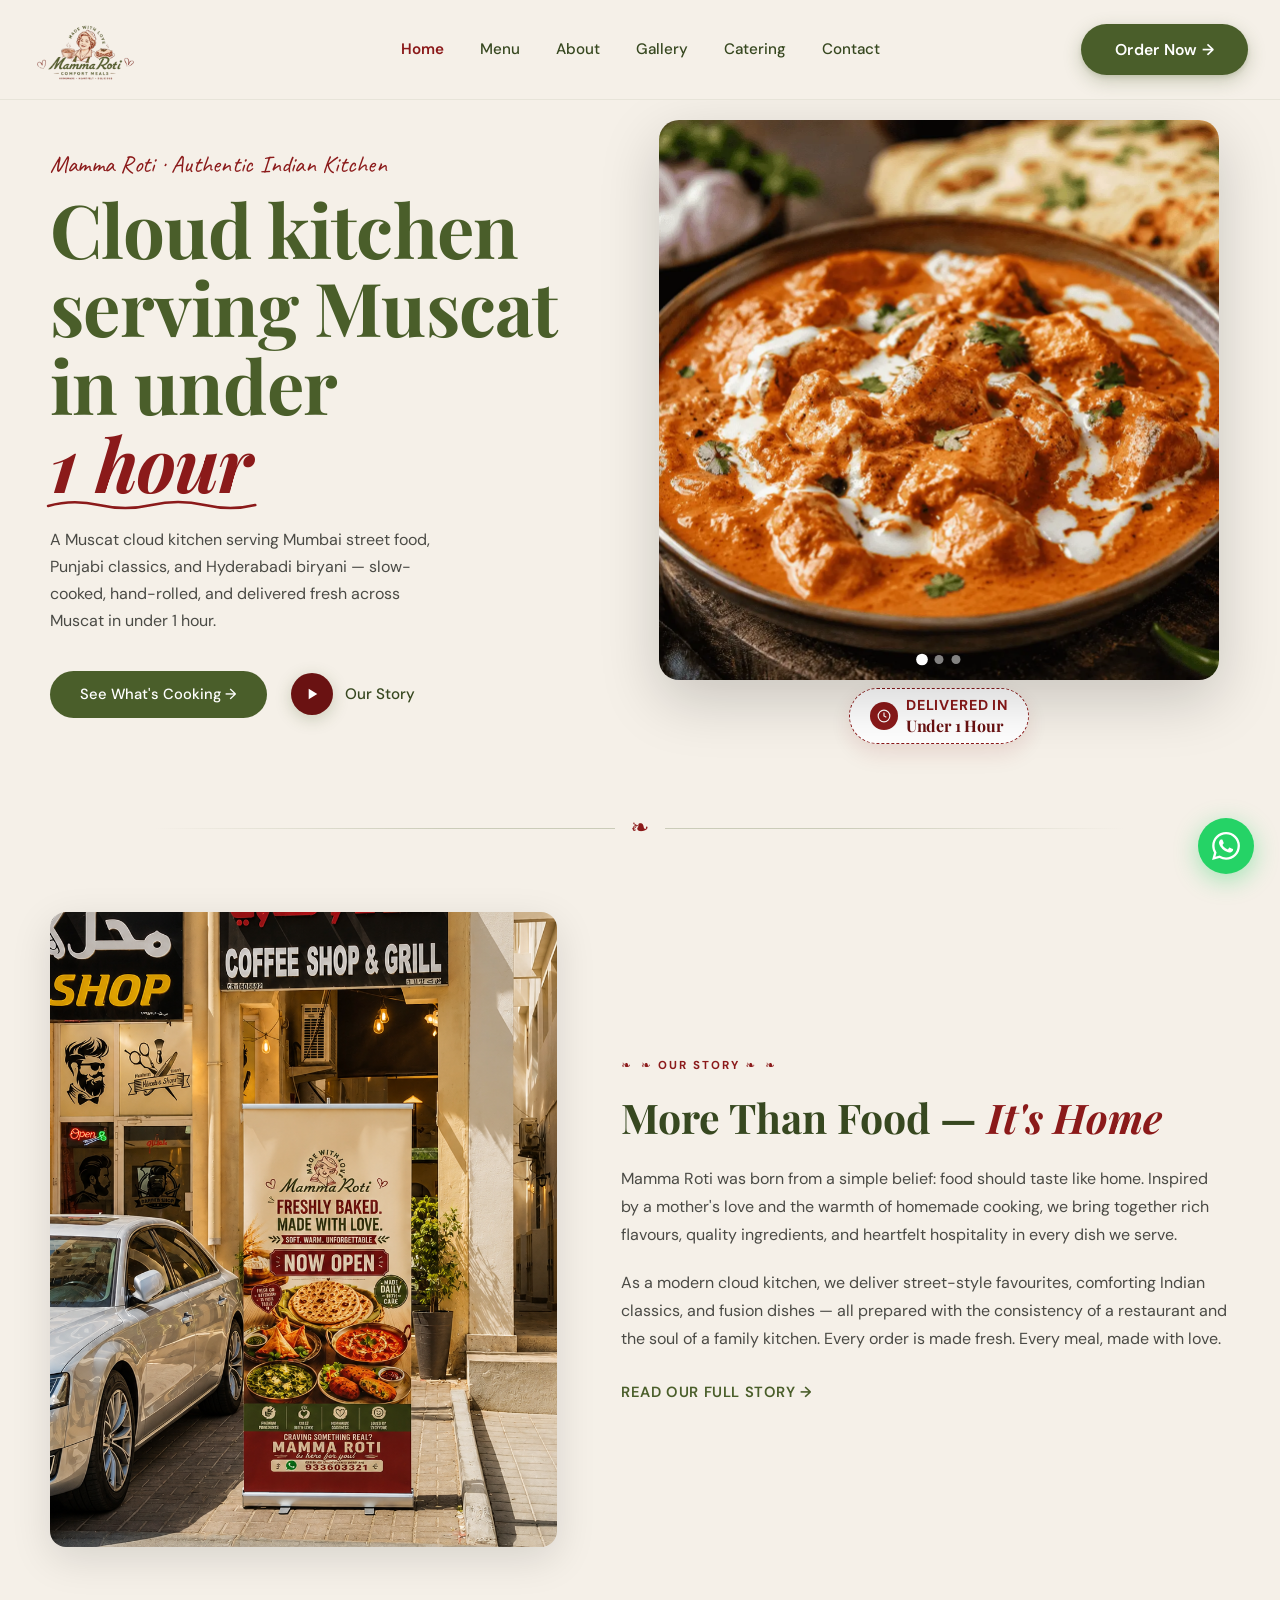
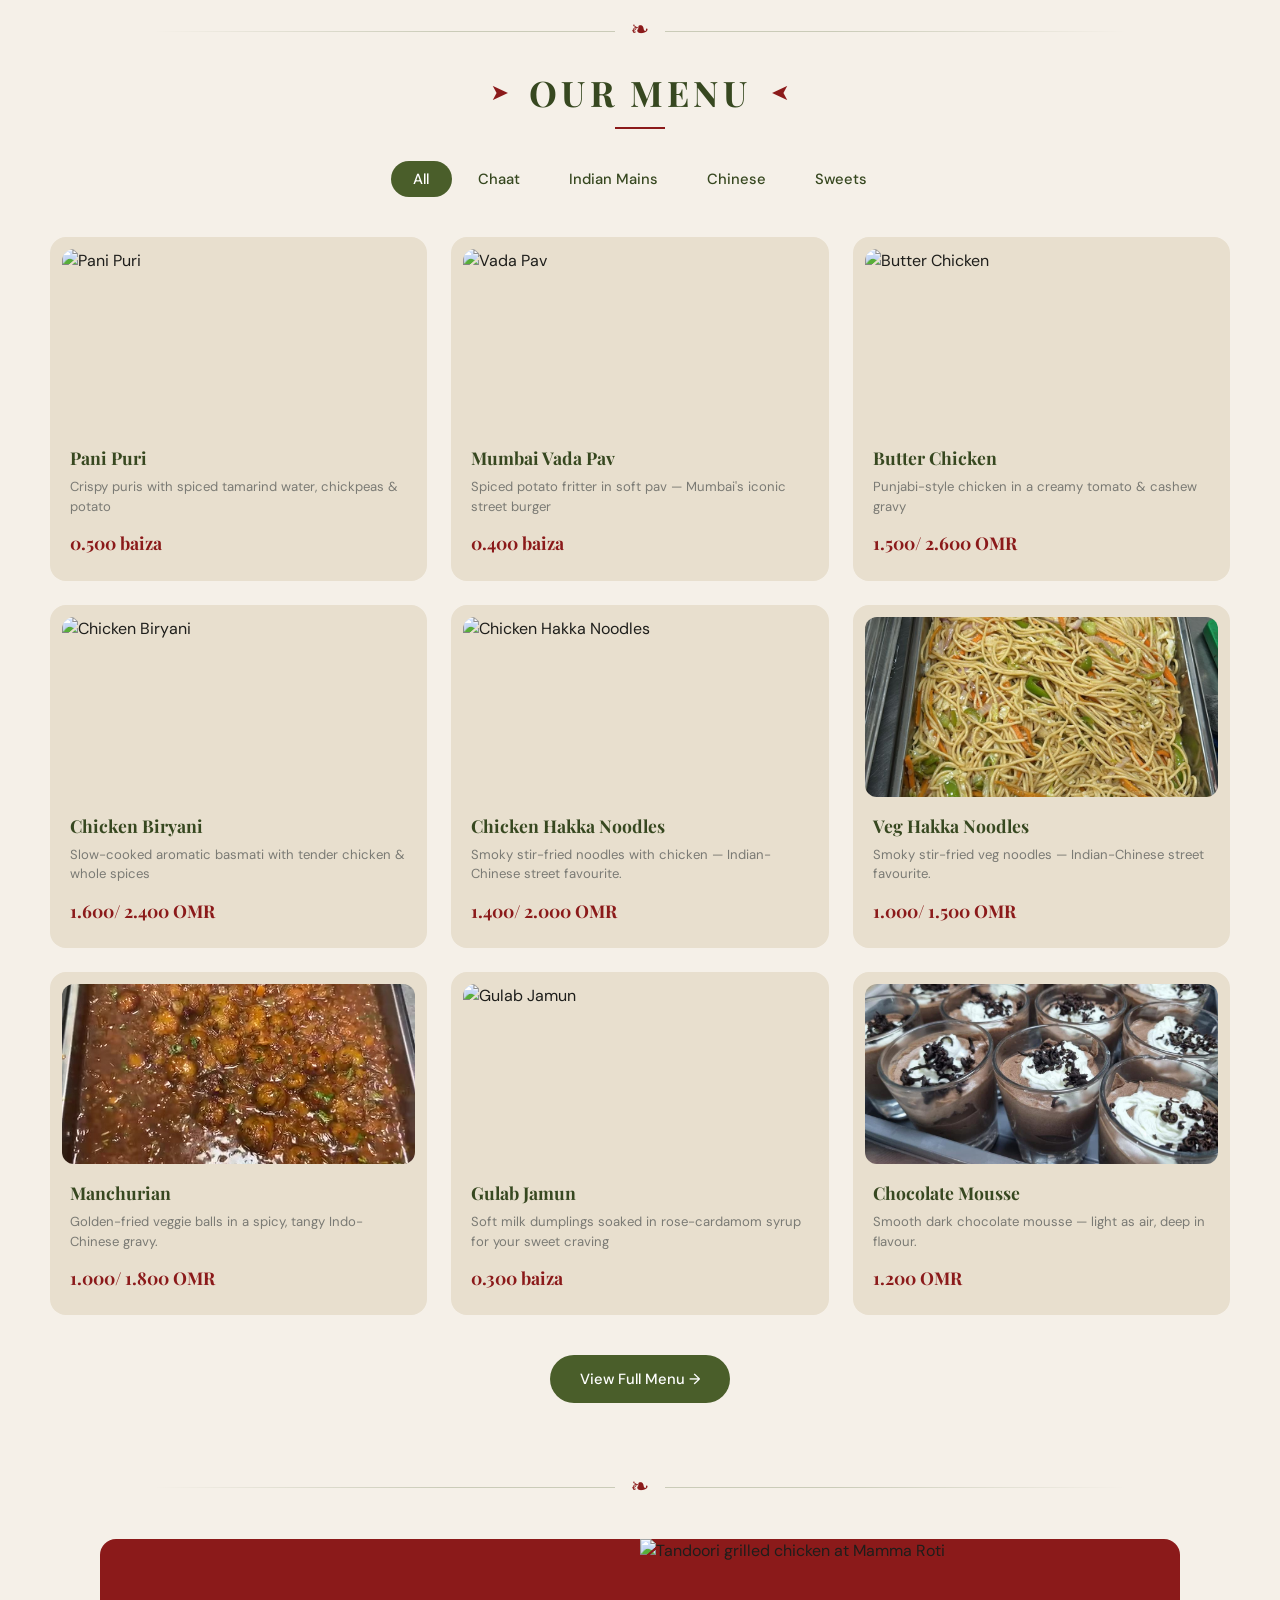
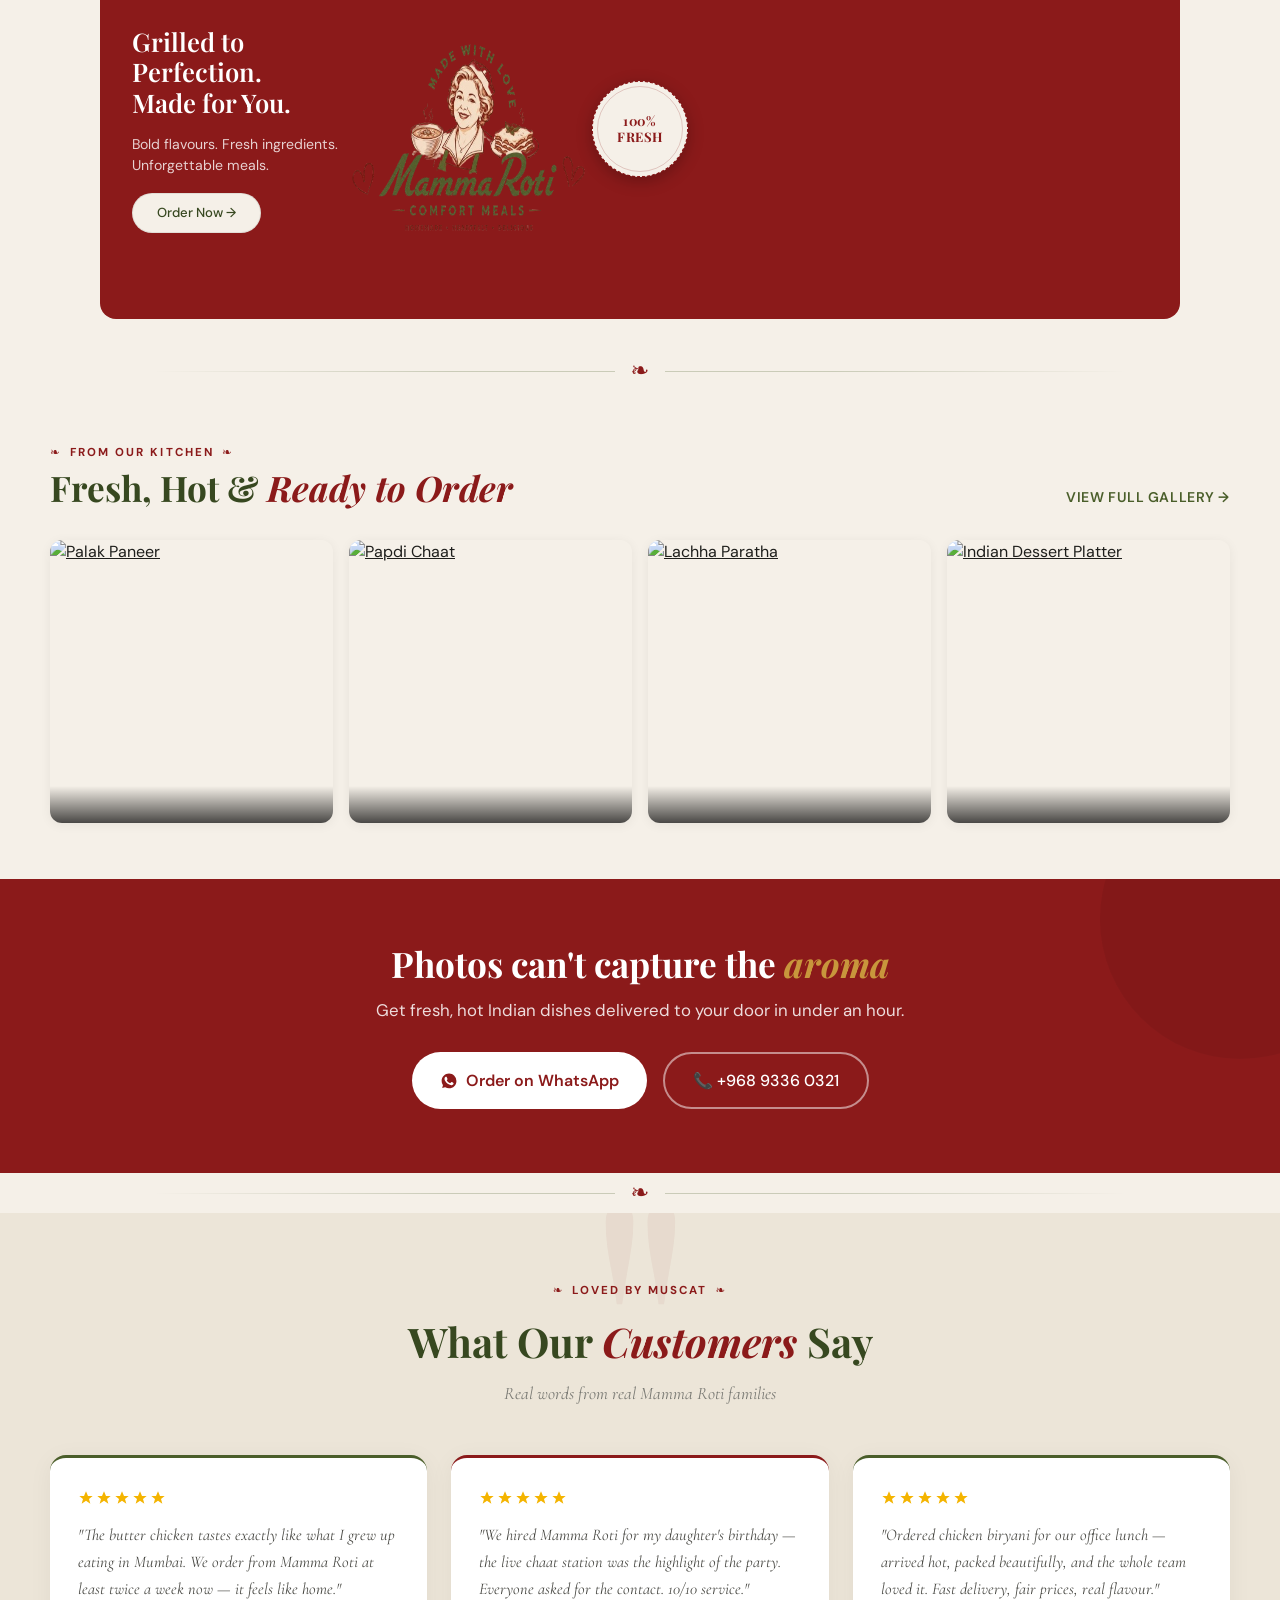
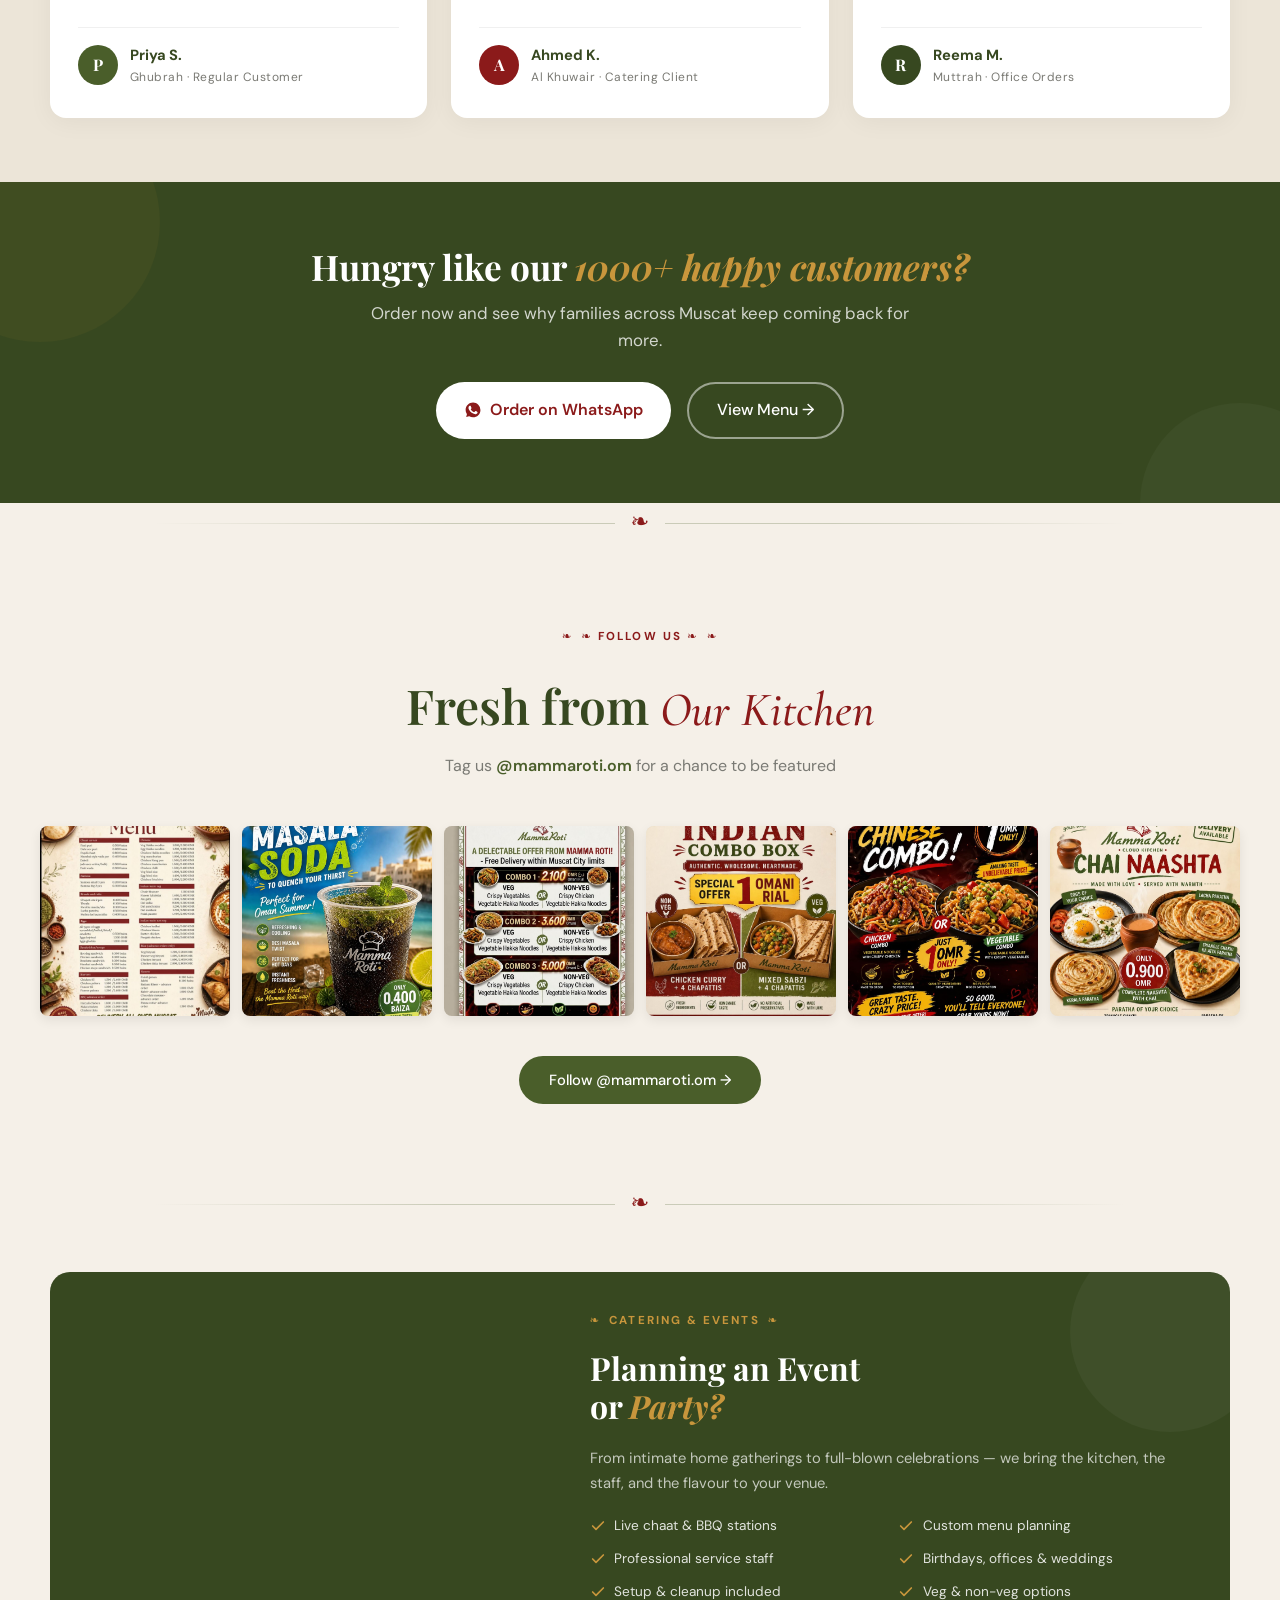
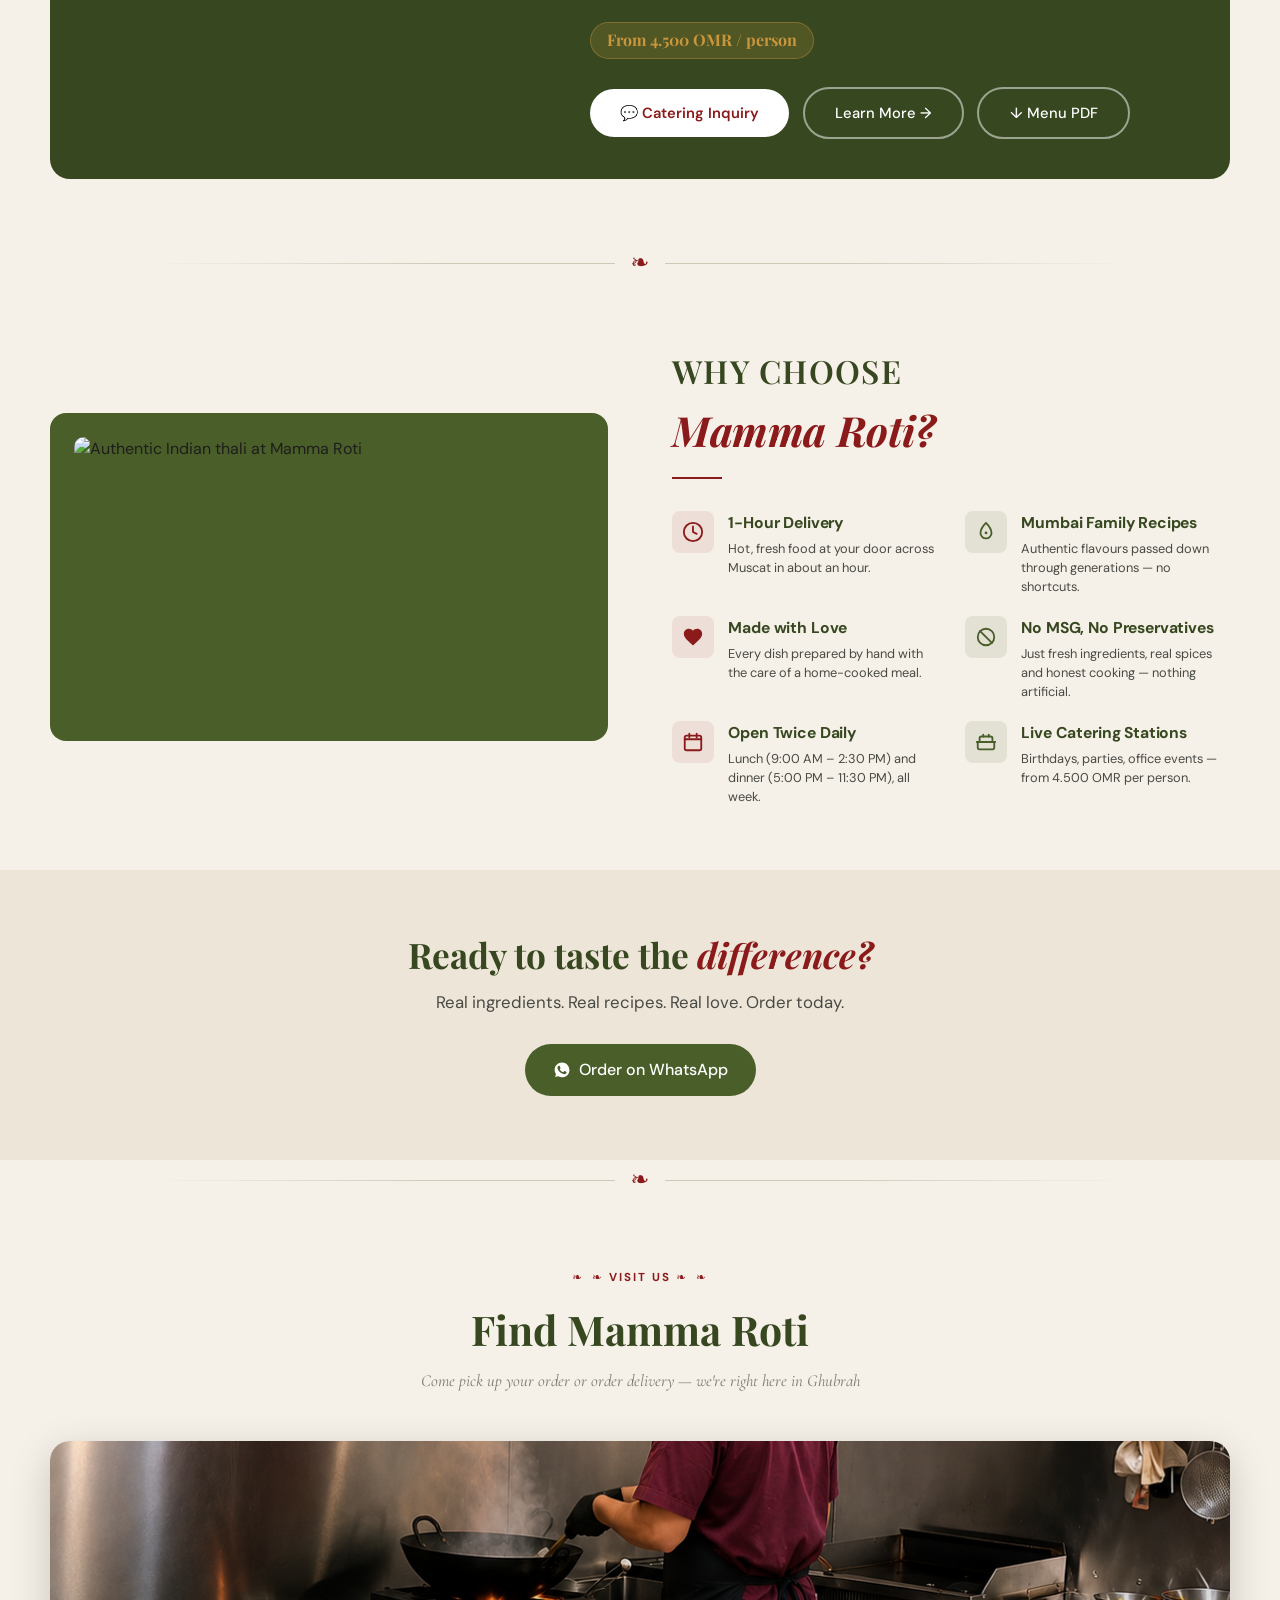
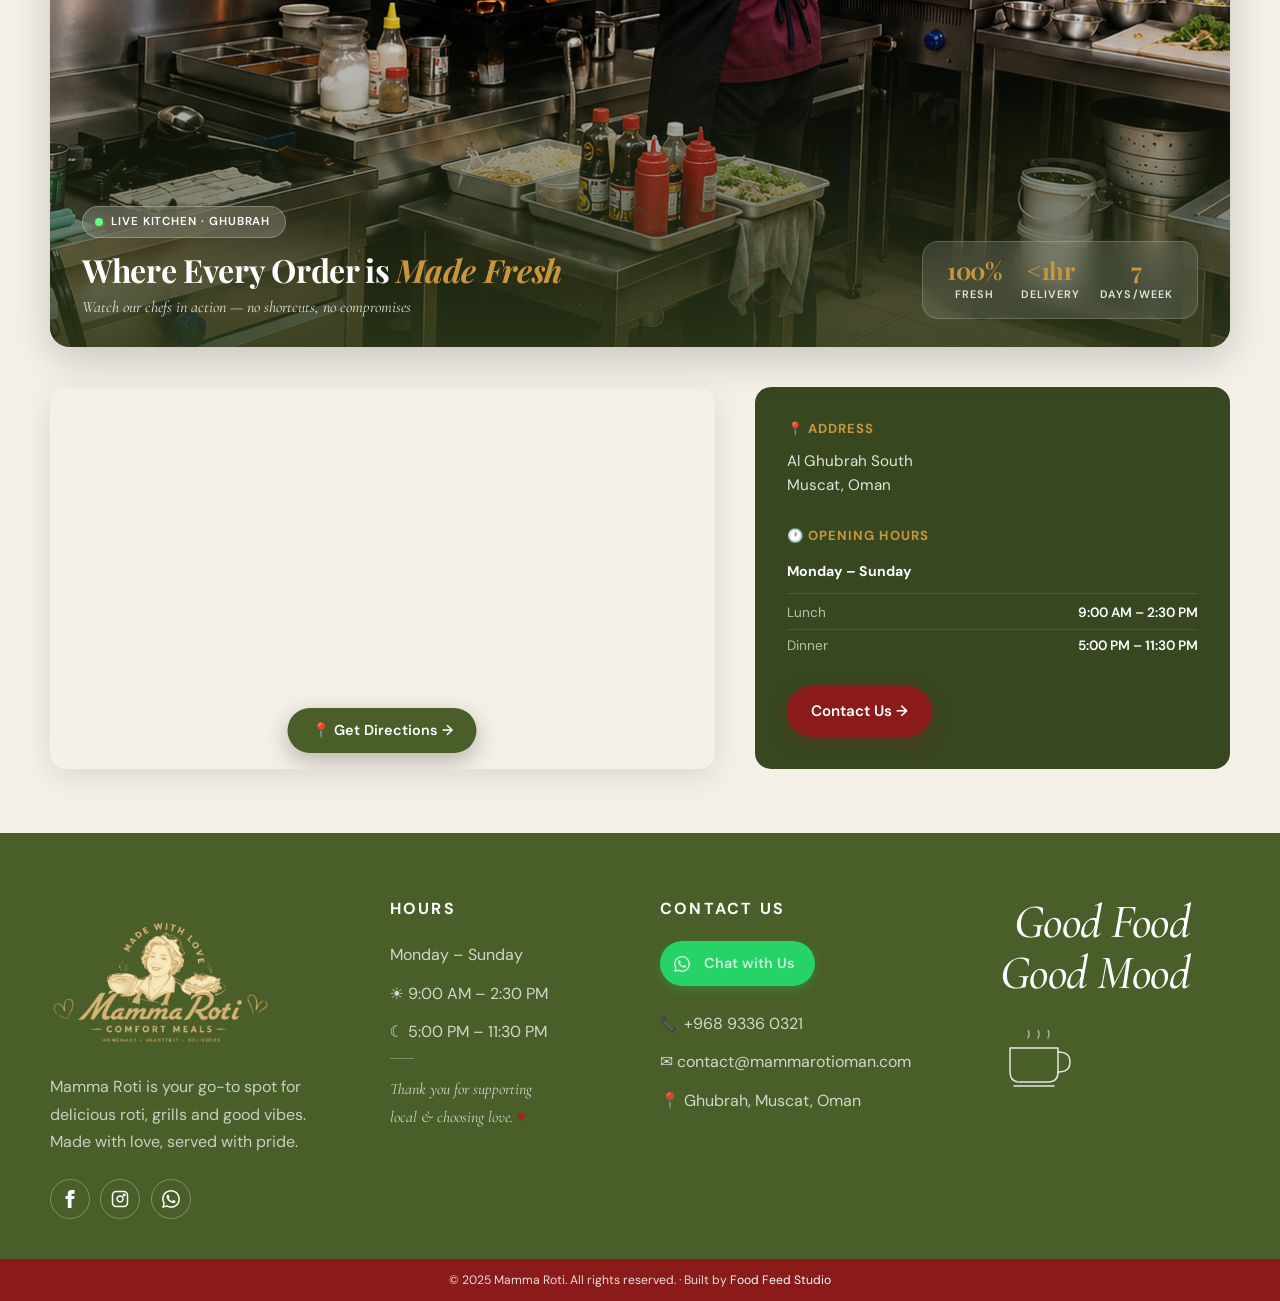
==== commit f85518fa: "mobile lcp changes" ====
--- a/index.html
+++ b/index.html
@@ -75,7 +75,8 @@
 
 <link rel="preconnect" href="https://fonts.googleapis.com"/>
 <link rel="preconnect" href="https://fonts.gstatic.com" crossorigin/>
-<link href="https://fonts.googleapis.com/css2?family=Playfair+Display:ital,wght@0,400;0,700;0,800;0,900;1,400;1,700;1,800&family=DM+Sans:wght@400;500;600;700&family=Cormorant+Garamond:ital,wght@0,400;0,600;1,400;1,600&family=Caveat:wght@400;700&display=swap" rel="stylesheet"/>
+<link rel="preload" as="image" href="images/butter-chicken-hero.webp" fetchpriority="high"/>
+<link href="https://fonts.googleapis.com/css2?family=Playfair+Display:ital,wght@0,700;1,700&family=DM+Sans:wght@400;600&family=Cormorant+Garamond:ital,wght@1,600&family=Caveat:wght@700&display=swap" rel="stylesheet"/>
 
 <link rel="stylesheet" href="style.css"/>
 </head>
@@ -128,9 +129,9 @@
     <div class="hero-right">
       <div class="hero-food-wrap">
         <div class="hero-carousel" id="heroCarousel">
-          <img src="images/butter-chicken-hero.png" alt="Butter Chicken — Mamma Roti" class="hero-slide active" loading="eager"/>
-          <img src="images/biryani-hero.png" alt="Chicken Biryani — Mamma Roti" class="hero-slide" loading="eager"/>
-          <img src="images/chaat-hero.png" alt="Papdi Chaat — Mamma Roti" class="hero-slide" loading="eager"/>
+          <img src="images/butter-chicken-hero.webp" alt="Butter Chicken — Mamma Roti Muscat" class="hero-slide active" loading="eager" fetchpriority="high" width="800" height="800"/>
+          <img src="images/biryani-hero.webp" alt="Chicken Biryani — Mamma Roti Muscat" class="hero-slide" loading="lazy" width="800" height="800"/>
+          <img src="images/chaat-hero.webp" alt="Papdi Chaat — Mamma Roti Muscat" class="hero-slide" loading="lazy" width="800" height="800"/>
         </div>
         <div class="hero-dots" id="heroDots">
           <button class="hero-dot active" data-slide="0" aria-label="Show slide 1"></button>
@@ -262,7 +263,7 @@
       <div class="mcard-body">
         <div class="mcard-name">Manchurian</div>
         <div class="mcard-desc">Golden-fried veggie balls in a spicy, tangy Indo-Chinese gravy.</div>
-        <div class="mcard-price">1.000/ 1.8000 OMR</div>
+        <div class="mcard-price">1.000/ 1.800 OMR</div>
       </div>
     </div>
 
@@ -278,9 +279,9 @@
 
   <div class="mcard" data-cat="sweets">
     <div class="mcard-img-wrap">
-      <img src="/images/index-menu.jpeg" alt="Gulab Jamun" class="mcard-img" loading="lazy"/>      </div>
+      <img src="/images/index-menu.jpeg" alt="Chocolate Mousse" class="mcard-img" loading="lazy"/>      </div>
     <div class="mcard-body">
-      <div class="mcard-name">Chocolate mousse</div>
+      <div class="mcard-name">Chocolate Mousse</div>
       <div class="mcard-desc">Smooth dark chocolate mousse — light as air, deep in flavour.</div>
       <div class="mcard-price">1.200 OMR</div>
     </div>
@@ -459,42 +460,43 @@
 
     <div class="ig-grid">
       <a href="https://www.instagram.com/p/DXfCZLICtua/" class="ig-tile" target="_blank" rel="noopener" aria-label="View on Instagram">
-        <img src="ig1.jpg" alt="Fresh Indian food from Mamma Roti kitchen — Muscat Instagram post" loading="lazy"/>        <div class="ig-overlay">
+        <img src="ig1.jpg" alt="Fresh Indian food from Mamma Roti kitchen — Muscat Instagram post" loading="lazy" width="400" height="400"/> 
+         <div class="ig-overlay">
           <svg viewBox="0 0 24 24" fill="none" stroke="currentColor" stroke-width="2"><rect x="2" y="2" width="20" height="20" rx="5"/><path d="M16 11.37A4 4 0 1112.63 8 4 4 0 0116 11.37z"/><circle cx="17.5" cy="6.5" r="1" fill="currentColor"/></svg>
           <span>Fresh from the Kitchen</span>
         </div>
       </a>
 
       <a href="https://www.instagram.com/p/DYroF8Uqsjk/" class="ig-tile" target="_blank" rel="noopener" aria-label="View on Instagram">
-        <img src="ig2.jpg" alt="Mamma Roti Catering Services for Eid — Delicious food for your special celebration- Book Now" loading="lazy"/>        <div class="ig-overlay">
+        <img src="ig2.jpg" alt="Mamma Roti Catering Services for Eid — Delicious food for your special celebration- Book Now" loading="lazy" width="400" height="400"/>       <div class="ig-overlay">
           <svg viewBox="0 0 24 24" fill="none" stroke="currentColor" stroke-width="2"><rect x="2" y="2" width="20" height="20" rx="5"/><path d="M16 11.37A4 4 0 1112.63 8 4 4 0 0116 11.37z"/><circle cx="17.5" cy="6.5" r="1" fill="currentColor"/></svg>
           <span>Eid Catering Services</span>
         </div>
       </a>
 
       <a href="https://www.instagram.com/p/DX8iiDoK7GC/" class="ig-tile" target="_blank" rel="noopener" aria-label="View on Instagram">
-        <img src="ig3.jpg" alt="Inside the Mamma Roti cloud kitchen Muscat — Instagram post" loading="lazy"/>        <div class="ig-overlay">
+        <img src="ig3.jpg" alt="Inside the Mamma Roti cloud kitchen Muscat — Instagram post" loading="lazy" width="400" height="400"/>       <div class="ig-overlay">
           <svg viewBox="0 0 24 24" fill="none" stroke="currentColor" stroke-width="2"><rect x="2" y="2" width="20" height="20" rx="5"/><path d="M16 11.37A4 4 0 1112.63 8 4 4 0 0116 11.37z"/><circle cx="17.5" cy="6.5" r="1" fill="currentColor"/></svg>
           <span>Mamma Roti Kitchen</span>
         </div>
       </a>
 
       <a href="https://www.instagram.com/p/DXaBbU3im4e/" class="ig-tile" target="_blank" rel="noopener" aria-label="View on Instagram">
-        <img src="ig4.jpg" alt="Hot fresh Indian food at Mamma Roti Muscat — Instagram" loading="lazy"/>        <div class="ig-overlay">
+        <img src="ig4.jpg" alt="Hot fresh Indian food at Mamma Roti Muscat — Instagram" loading="lazy" width="400" height="400"/>        <div class="ig-overlay">
           <svg viewBox="0 0 24 24" fill="none" stroke="currentColor" stroke-width="2"><rect x="2" y="2" width="20" height="20" rx="5"/><path d="M16 11.37A4 4 0 1112.63 8 4 4 0 0116 11.37z"/><circle cx="17.5" cy="6.5" r="1" fill="currentColor"/></svg>
           <span>Hot &amp; Fresh</span>
         </div>
       </a>
 
       <a href="https://www.instagram.com/p/DXYtmw5Cjzz/" class="ig-tile" target="_blank" rel="noopener" aria-label="View on Instagram">
-        <img src="ig5.jpg" alt="Today's special at Mamma Roti, Ghubrah Muscat — Instagram" loading="lazy"/>        <div class="ig-overlay">
+        <img src="ig5.jpg" alt="Today's special at Mamma Roti, Ghubrah Muscat — Instagram" loading="lazy" width="400" height="400"/>        <div class="ig-overlay">
           <svg viewBox="0 0 24 24" fill="none" stroke="currentColor" stroke-width="2"><rect x="2" y="2" width="20" height="20" rx="5"/><path d="M16 11.37A4 4 0 1112.63 8 4 4 0 0116 11.37z"/><circle cx="17.5" cy="6.5" r="1" fill="currentColor"/></svg>
           <span>Today's Special</span>
         </div>
       </a>
 
       <a href="https://www.instagram.com/p/DXoFsXliq-r/" class="ig-tile" target="_blank" rel="noopener" aria-label="View on Instagram">
-        <img src="ig6.jpg" alt="From the Mamma Roti kitchen — Indian food Muscat Instagram" loading="lazy"/>        <div class="ig-overlay">
+        <img src="ig6.jpg" alt="From the Mamma Roti kitchen — Indian food Muscat Instagram" loading="lazy" width="400" height="400"/>        <div class="ig-overlay">
           <svg viewBox="0 0 24 24" fill="none" stroke="currentColor" stroke-width="2"><rect x="2" y="2" width="20" height="20" rx="5"/><path d="M16 11.37A4 4 0 1112.63 8 4 4 0 0116 11.37z"/><circle cx="17.5" cy="6.5" r="1" fill="currentColor"/></svg>
           <span>From Our Kitchen</span>
         </div>
@@ -789,8 +791,8 @@
   const cat=b.dataset.cat;
   document.querySelectorAll('#mgrid .mcard').forEach(c=>c.style.display=(cat==='all'||c.dataset.cat===cat)?'':'none');
 }));
-// Hero carousel
-(function(){
+// Hero carousel - deferred
+function initCarousel(){
   const slides = document.querySelectorAll('.hero-slide');
   const dots = document.querySelectorAll('.hero-dot');
   if(!slides.length) return;
@@ -804,24 +806,21 @@
     slides[current].classList.add('active');
     dots[current].classList.add('active');
   }
-  function next(){
-    goTo((current + 1) % slides.length);
-  }
-  function startTimer(){
-    timer = setInterval(next, 4000);
-  }
-  function resetTimer(){
-    clearInterval(timer);
-    startTimer();
-  }
+  function next(){ goTo((current + 1) % slides.length); }
+  function startTimer(){ timer = setInterval(next, 4000); }
+  function resetTimer(){ clearInterval(timer); startTimer(); }
   dots.forEach((dot, i) => {
-    dot.addEventListener('click', () => {
-      goTo(i);
-      resetTimer();
-    });
+    dot.addEventListener('click', () => { goTo(i); resetTimer(); });
   });
   startTimer();
-})();
+}
+
+// Run carousel after page is interactive
+if ('requestIdleCallback' in window) {
+  requestIdleCallback(initCarousel);
+} else {
+  setTimeout(initCarousel, 1);
+}
 </script>
 
 <!-- Mobile sticky CTA bar -->
--- a/style.css
+++ b/style.css
@@ -3729,30 +3729,30 @@
     cursor: pointer;
   }
   
-  /* Side icons — round outline buttons (Call & Menu) */
-  .m-cta-call,
-  .m-cta-menu {
-    flex: 0 0 auto;
-    width: 52px;
-    height: 52px;
-    border-radius: 50%;
-    background: var(--cream);
-    border: 1.5px solid rgba(74,94,42,.18);
-    color: var(--olive-dk);
-    flex-direction: column;
-    gap: 2px;
-  }
-  .m-cta-call svg,
-  .m-cta-menu svg {
-    width: 22px;
-    height: 22px;
-    color: var(--olive-dk);
-  }
-  .m-cta-call:active,
-  .m-cta-menu:active {
-    background: var(--cream-dark);
-    transform: scale(0.95);
-  }
+  /* Side icons — round outline buttons in brand red */
+.m-cta-call,
+.m-cta-menu {
+  flex: 0 0 auto;
+  width: 52px;
+  height: 52px;
+  border-radius: 50%;
+  background: var(--cream);
+  border: 1.5px solid var(--red);
+  color: var(--red);
+  flex-direction: column;
+  gap: 2px;
+}
+.m-cta-call svg,
+.m-cta-menu svg {
+  width: 22px;
+  height: 22px;
+  color: var(--red);
+}
+.m-cta-call:active,
+.m-cta-menu:active {
+  background: rgba(139,26,26,.08);
+  transform: scale(0.95);
+}
   /* Hide the text labels on side icons (icons speak for themselves) */
   .m-cta-call span,
   .m-cta-menu span {
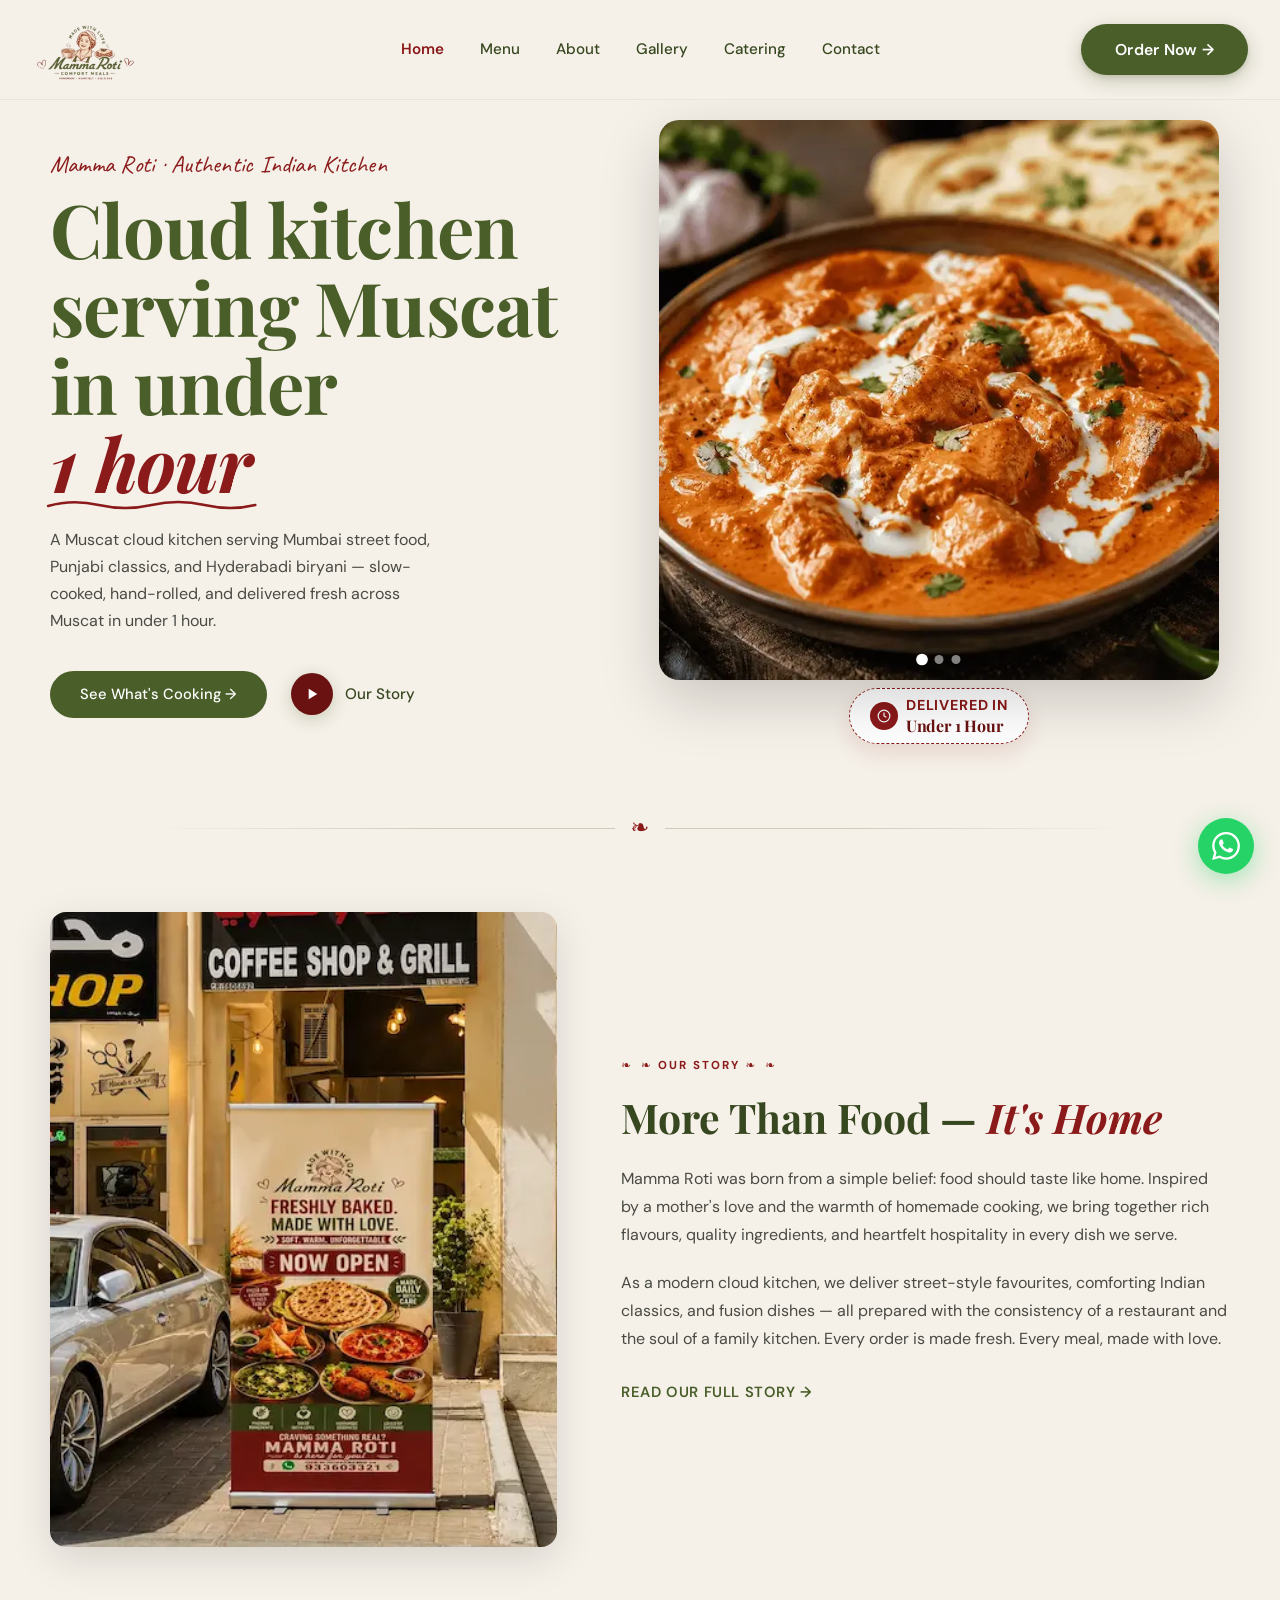
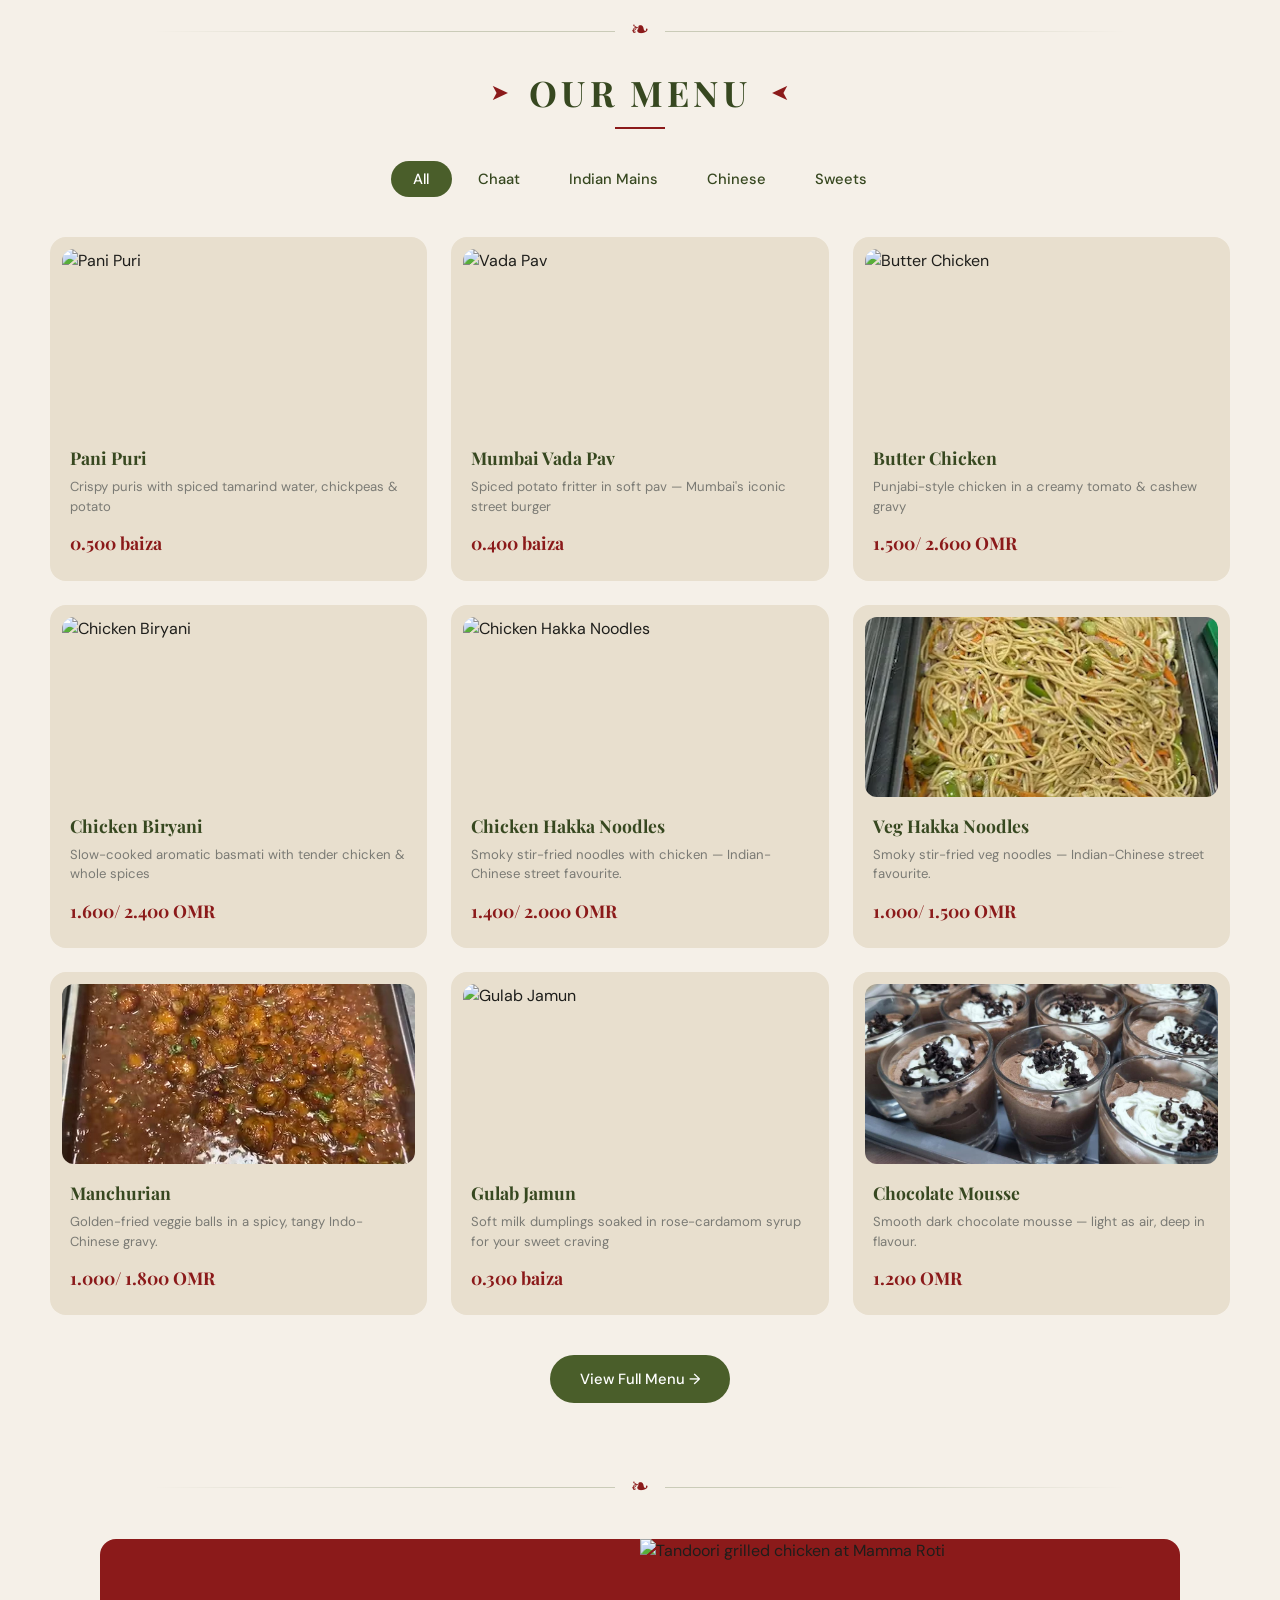
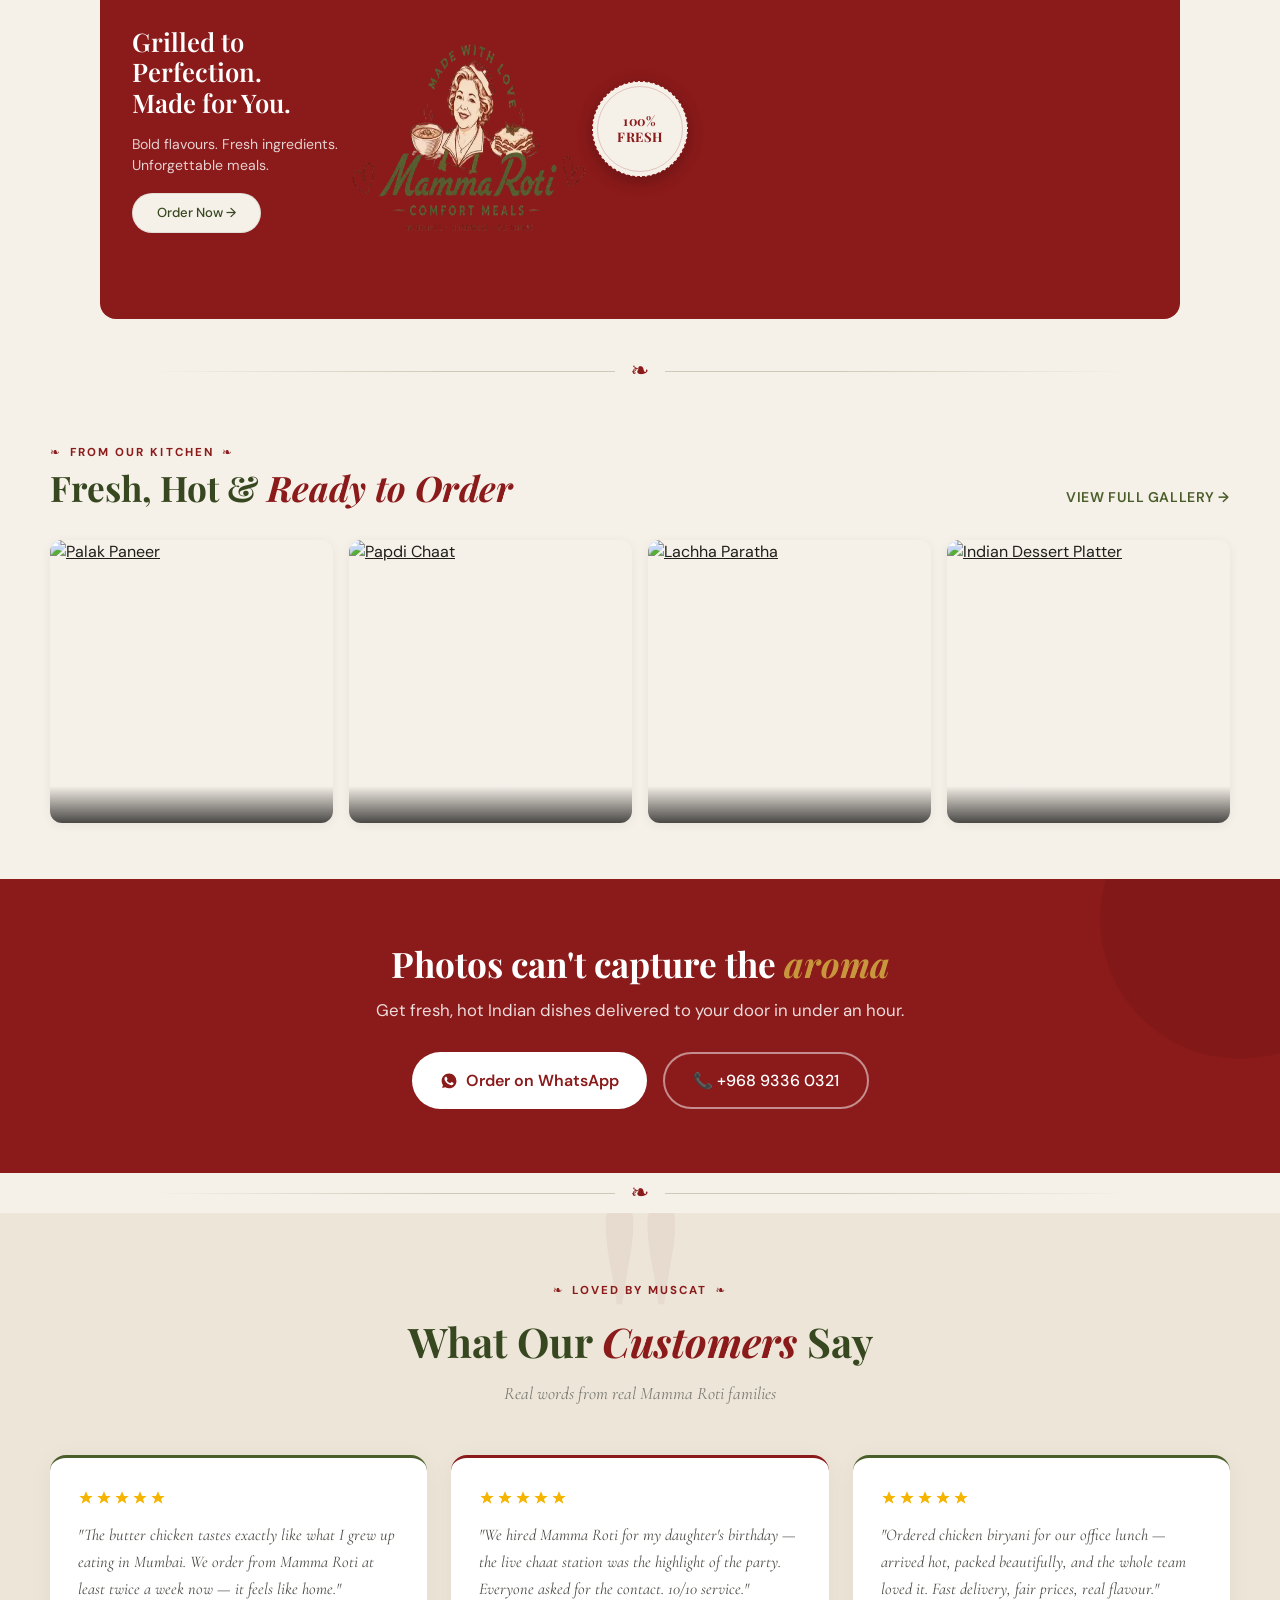
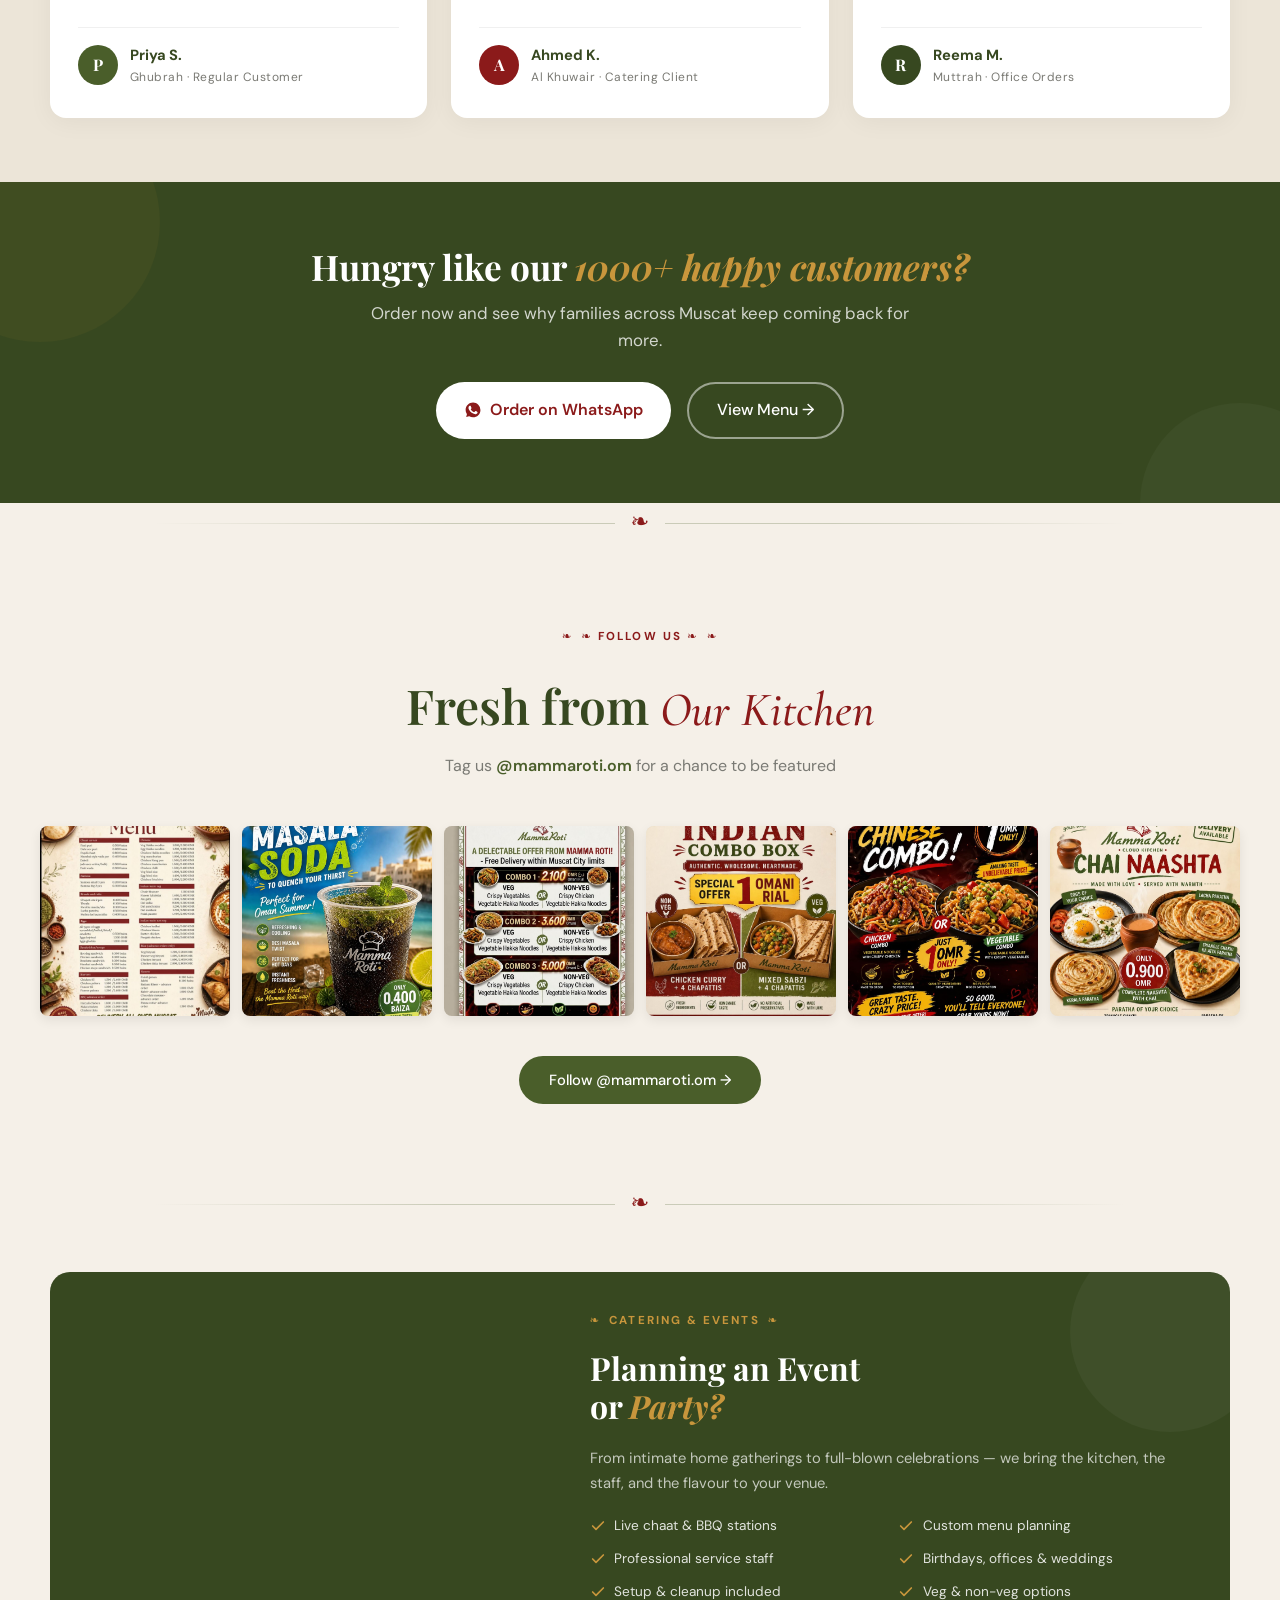
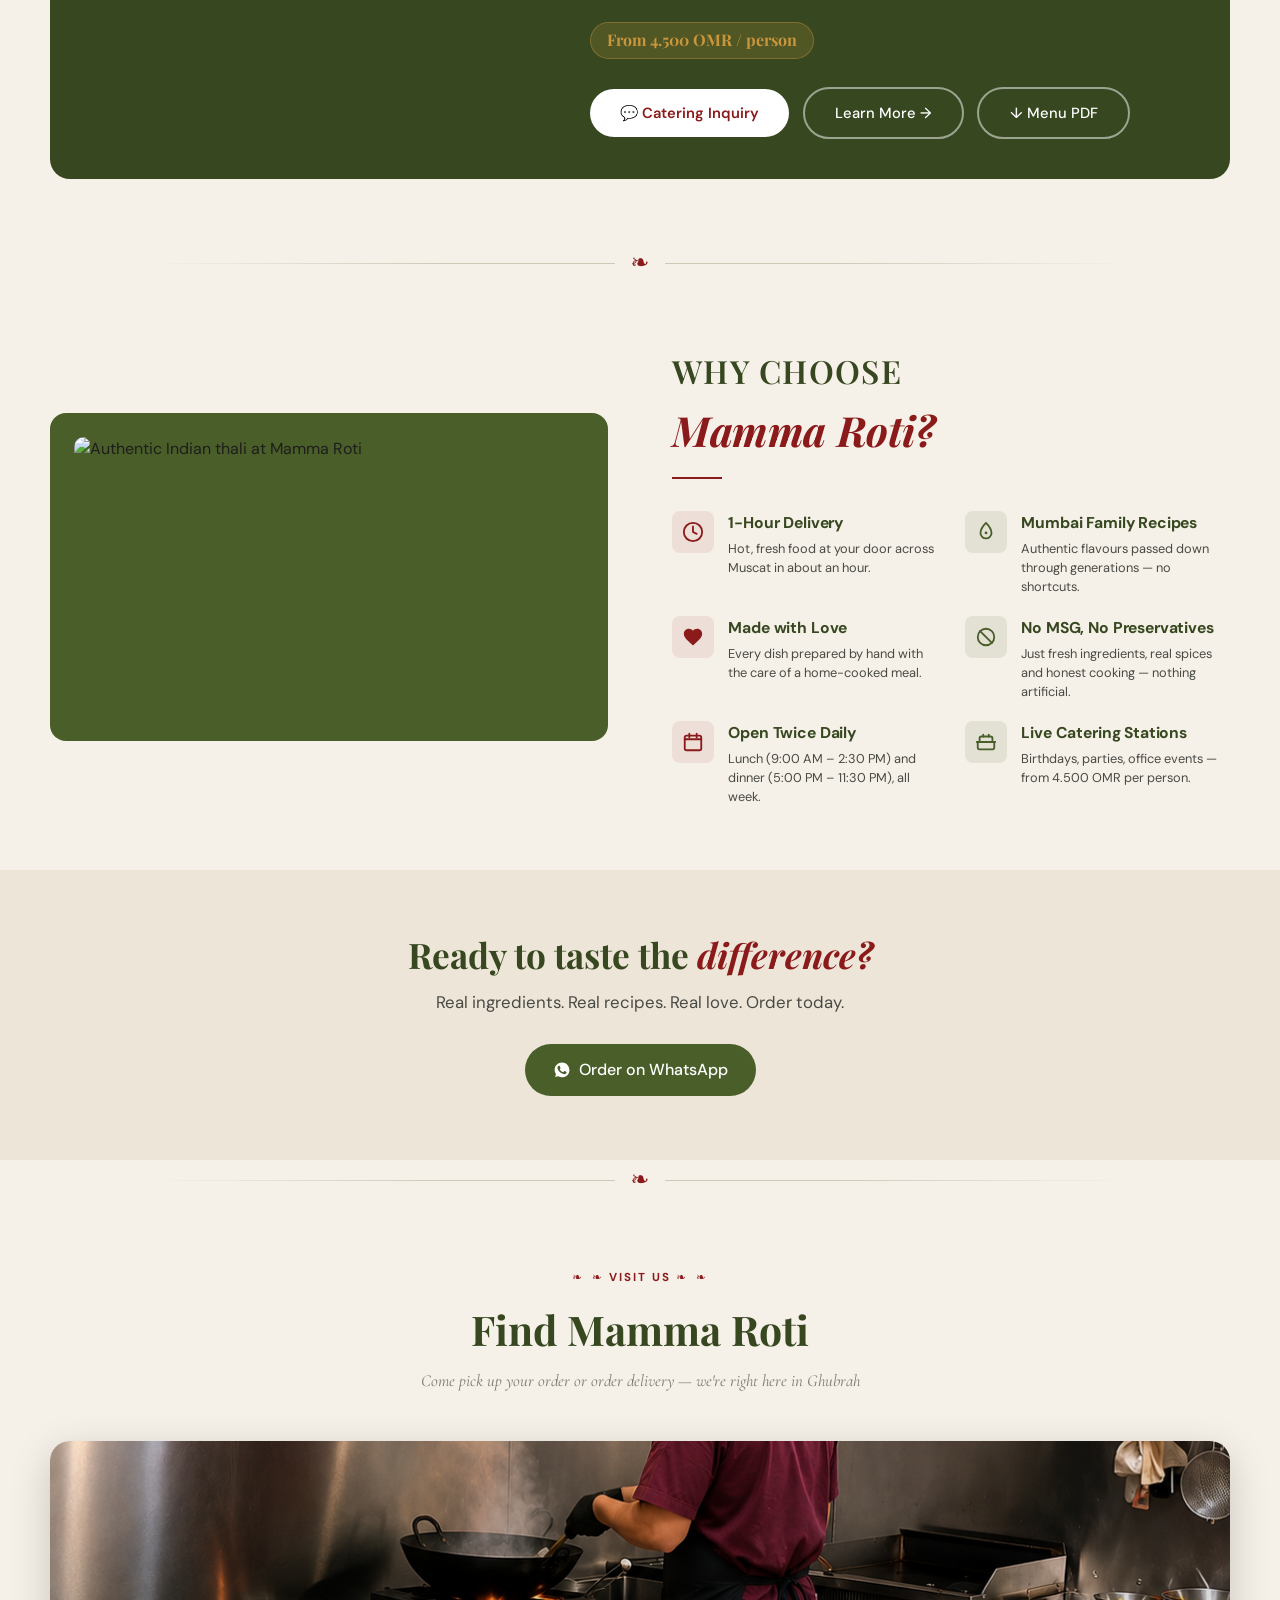
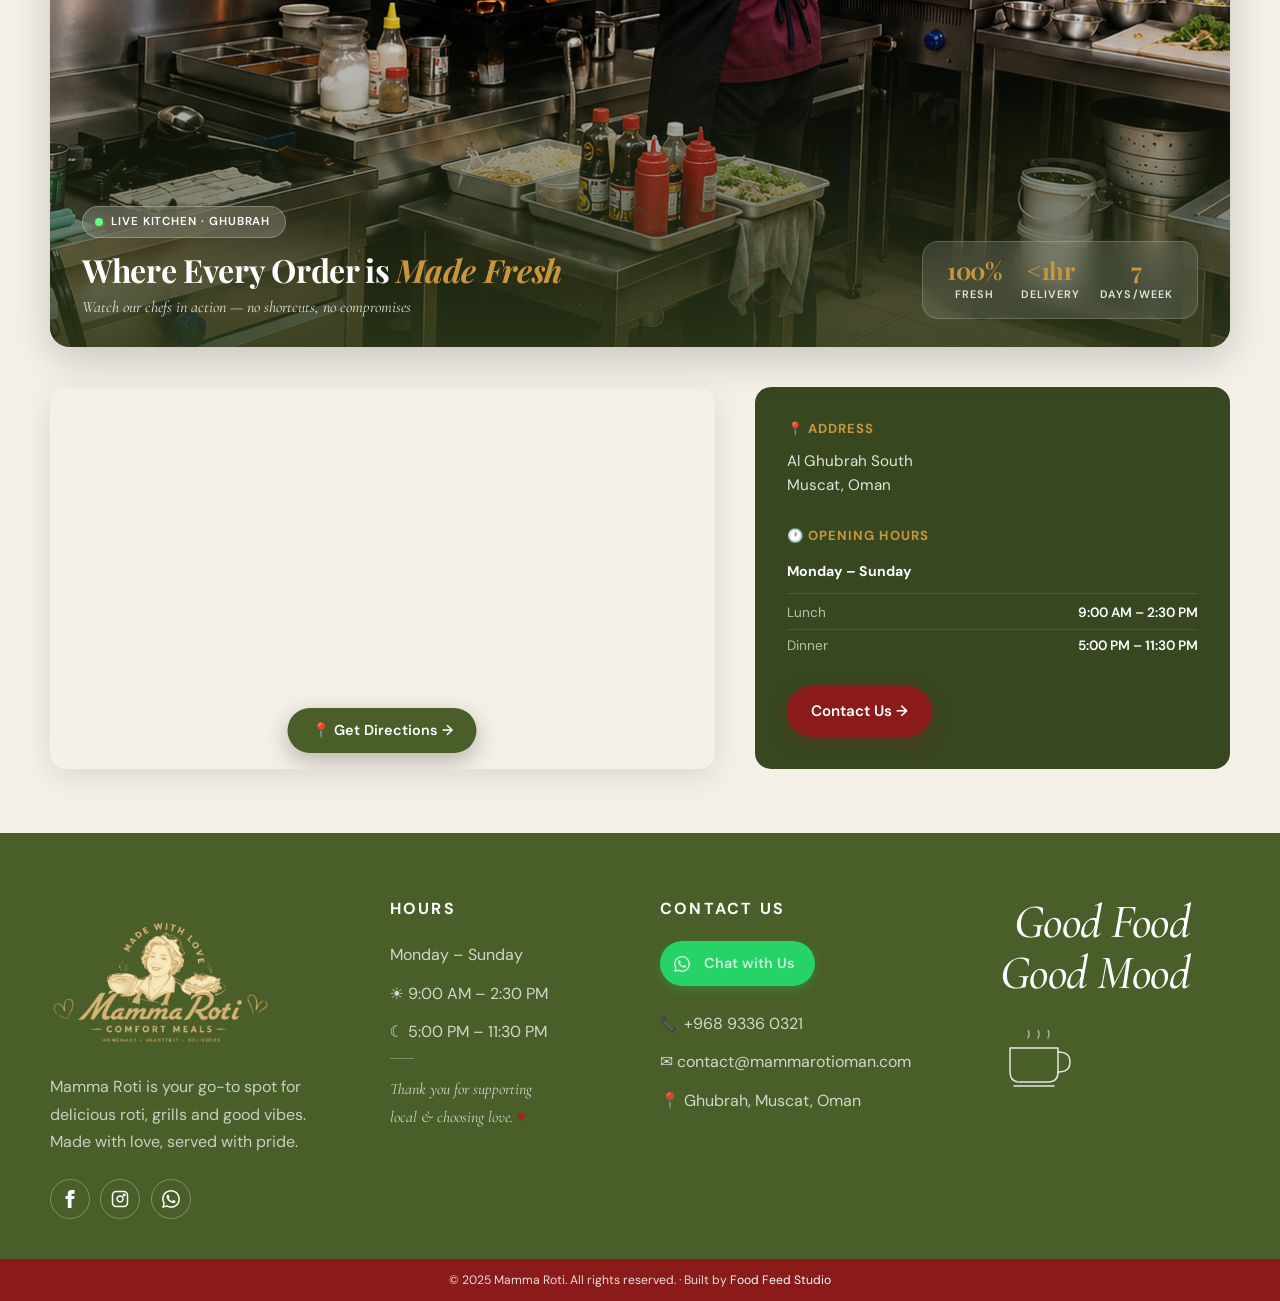
==== commit 62a923f1: "more performance change mobile" ====
--- a/index.html
+++ b/index.html
@@ -76,7 +76,8 @@
 <link rel="preconnect" href="https://fonts.googleapis.com"/>
 <link rel="preconnect" href="https://fonts.gstatic.com" crossorigin/>
 <link rel="preload" as="image" href="images/butter-chicken-hero.webp" fetchpriority="high"/>
-<link href="https://fonts.googleapis.com/css2?family=Playfair+Display:ital,wght@0,700;1,700&family=DM+Sans:wght@400;600&family=Cormorant+Garamond:ital,wght@1,600&family=Caveat:wght@700&display=swap" rel="stylesheet"/>
+<link rel="preload" href="https://fonts.googleapis.com/css2?family=Playfair+Display:ital,wght@0,700;1,700&family=DM+Sans:wght@400;600&family=Cormorant+Garamond:ital,wght@1,600&family=Caveat:wght@700&display=swap" as="style" onload="this.onload=null;this.rel='stylesheet'"/>
+<noscript><link rel="stylesheet" href="https://fonts.googleapis.com/css2?family=Playfair+Display:ital,wght@0,700;1,700&family=DM+Sans:wght@400;600&family=Cormorant+Garamond:ital,wght@1,600&family=Caveat:wght@700&display=swap"/></noscript>
 
 <link rel="stylesheet" href="style.css"/>
 </head>
@@ -85,7 +86,7 @@
 <!-- NAV -->
 <nav class="navbar" id="nb">
   <div class="nav-inner">
-    <a href="index.html" class="nav-logo"><img src="logo.png" alt="Mamma Roti — Authentic Indian Cloud Kitchen Muscat"/></a>
+    <a href="index.html" class="nav-logo"><img src="logo.webp" alt="Mamma Roti — Authentic Indian Cloud Kitchen Muscat"/></a>
     <ul class="nav-links">
       <li><a href="index.html" class="active">Home</a></li>
       <li><a href="menu.html">Menu</a></li>
@@ -157,7 +158,7 @@
 <section class="our-story">
   <div class="story-inner">
     <div class="story-img-col">
-      <img src="/images/our-story.jpeg" alt="Mamma Roti story as a modern cloud kitchen" loading="lazy"/>
+      <img src="/images/our-story.webp" alt="Mamma Roti story as a modern cloud kitchen" loading="lazy"/>
     </div>
     <div class="story-text-col">
       <span class="eyebrow">❧ OUR STORY ❧</span>
@@ -224,7 +225,7 @@
 
     <div class="mcard" data-cat="indian">
       <div class="mcard-img-wrap">
-        <img src="https://images.unsplash.com/photo-1716550781939-beb7d7247aae?q=80&w=2160&auto=format&fit=crop&ixlib=rb-4.1.0&ixid=M3wxMjA3fDB8MHxwaG90by1wYWdlfHx8fGVufDB8fHx8fA%3D%3D&auto=format&fit=crop" alt="Chicken Biryani" class="mcard-img" loading="lazy"/>
+        <img src="https://images.unsplash.com/photo-1716550781939-beb7d7247aae?q=80&w=600&auto=format&fit=crop&ixlib=rb-4.1.0&ixid=M3wxMjA3fDB8MHxwaG90by1wYWdlfHx8fGVufDB8fHx8fA%3D%3D&auto=format&fit=crop" alt="Chicken Biryani" class="mcard-img" loading="lazy"/>
       </div>
       <div class="mcard-body">
         <div class="mcard-name">Chicken Biryani</div>
@@ -246,7 +247,7 @@
 
       <div class="mcard" data-cat="chinese">
       <div class="mcard-img-wrap">
-        <img src="/images/ct-4.jpeg" alt="Veg Hakka Noodles" class="mcard-img" loading="lazy"/>
+        <img src="/images/ct-4.webp" alt="Veg Hakka Noodles" class="mcard-img" loading="lazy"/>
       </div>
       <div class="mcard-body">
         <div class="mcard-name">Veg Hakka Noodles</div>
@@ -299,7 +300,7 @@
 <div class="bbq-wrap">
   <div class="bbq">
     <div class="bbq-l">
-      <img src="logo.png" alt="" class="bbq-ghost" aria-hidden="true"/>
+      <img src="logo.webp" alt="" class="bbq-ghost" aria-hidden="true"/>
       <h2>Grilled to<br/>Perfection.<br/>Made for You.</h2>
       <p>Bold flavours. Fresh ingredients. Unforgettable meals.</p>
       <a href="https://api.whatsapp.com/send?phone=96893360321&text=Hi%20Mamma%20Roti%2C%20I%27d%20like%20to%20order!" class="btn btn-white" target="_blank" rel="noopener">Order Now →</a>
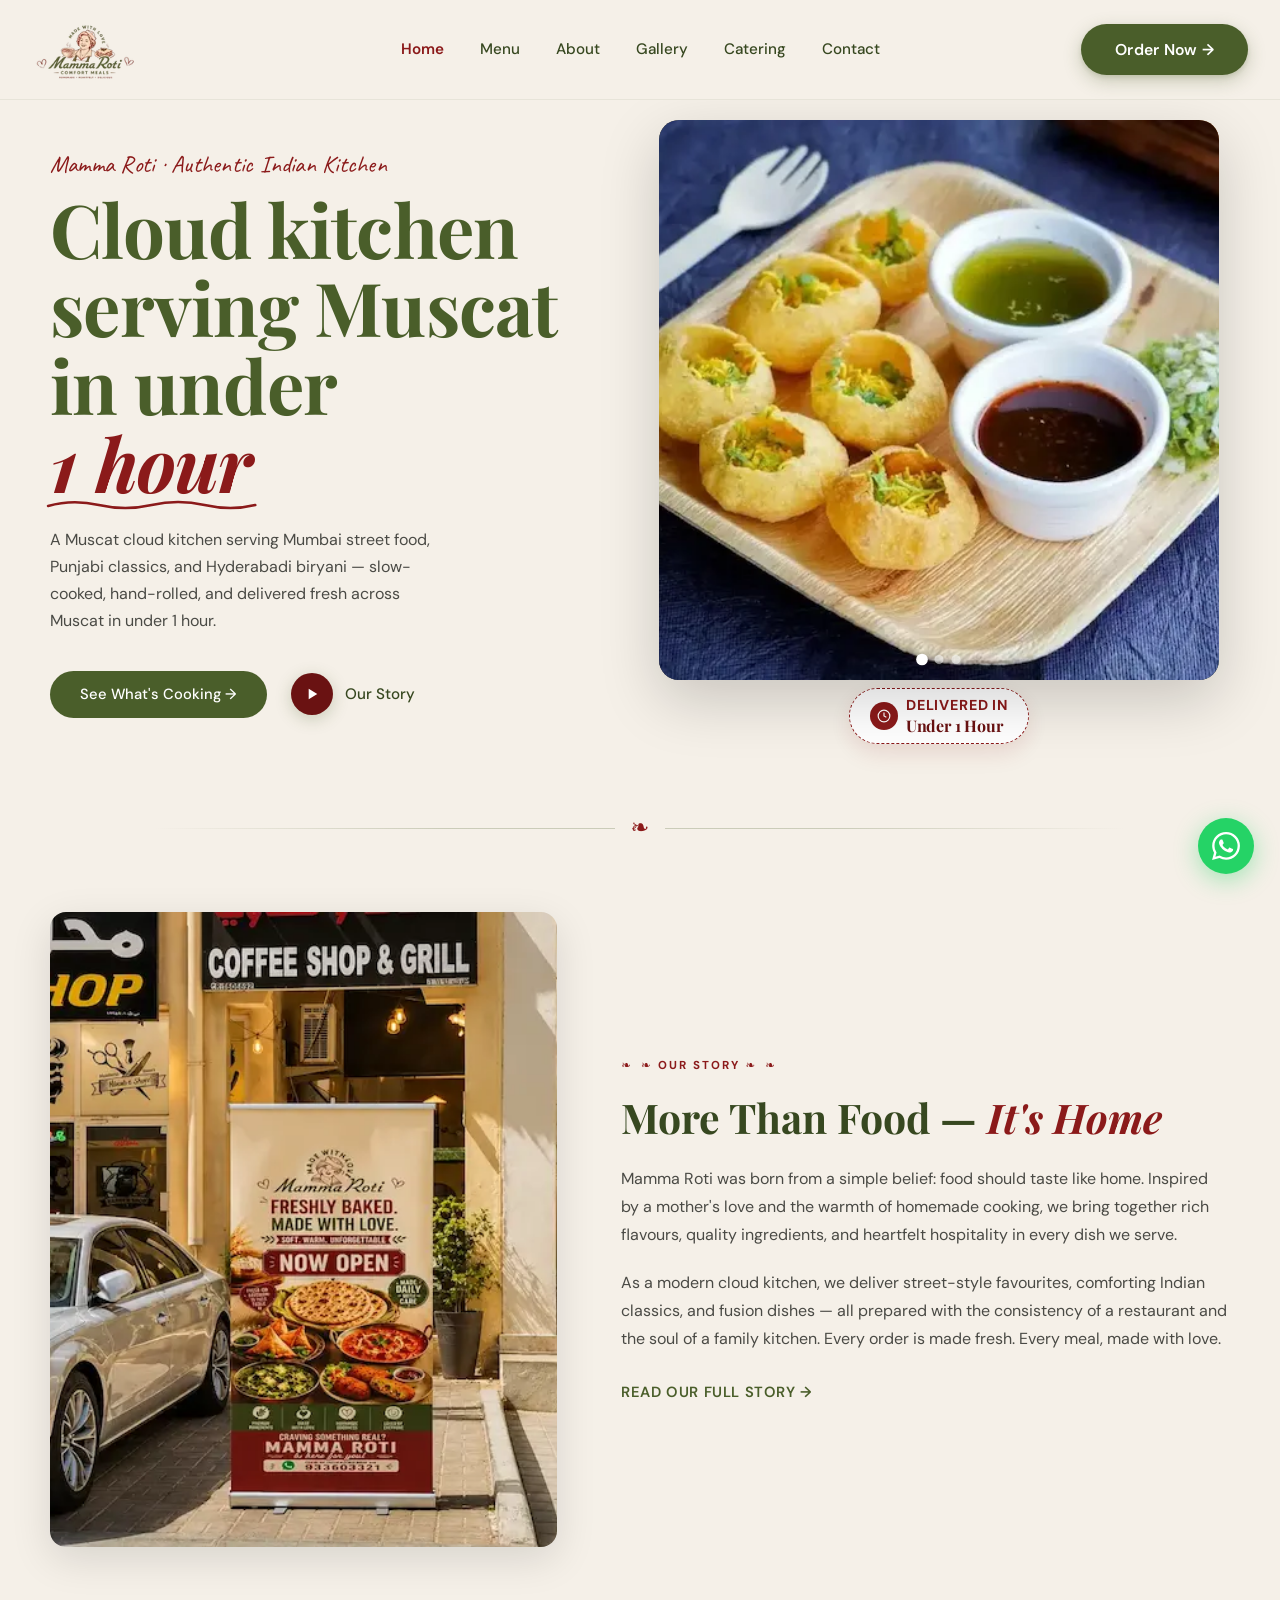
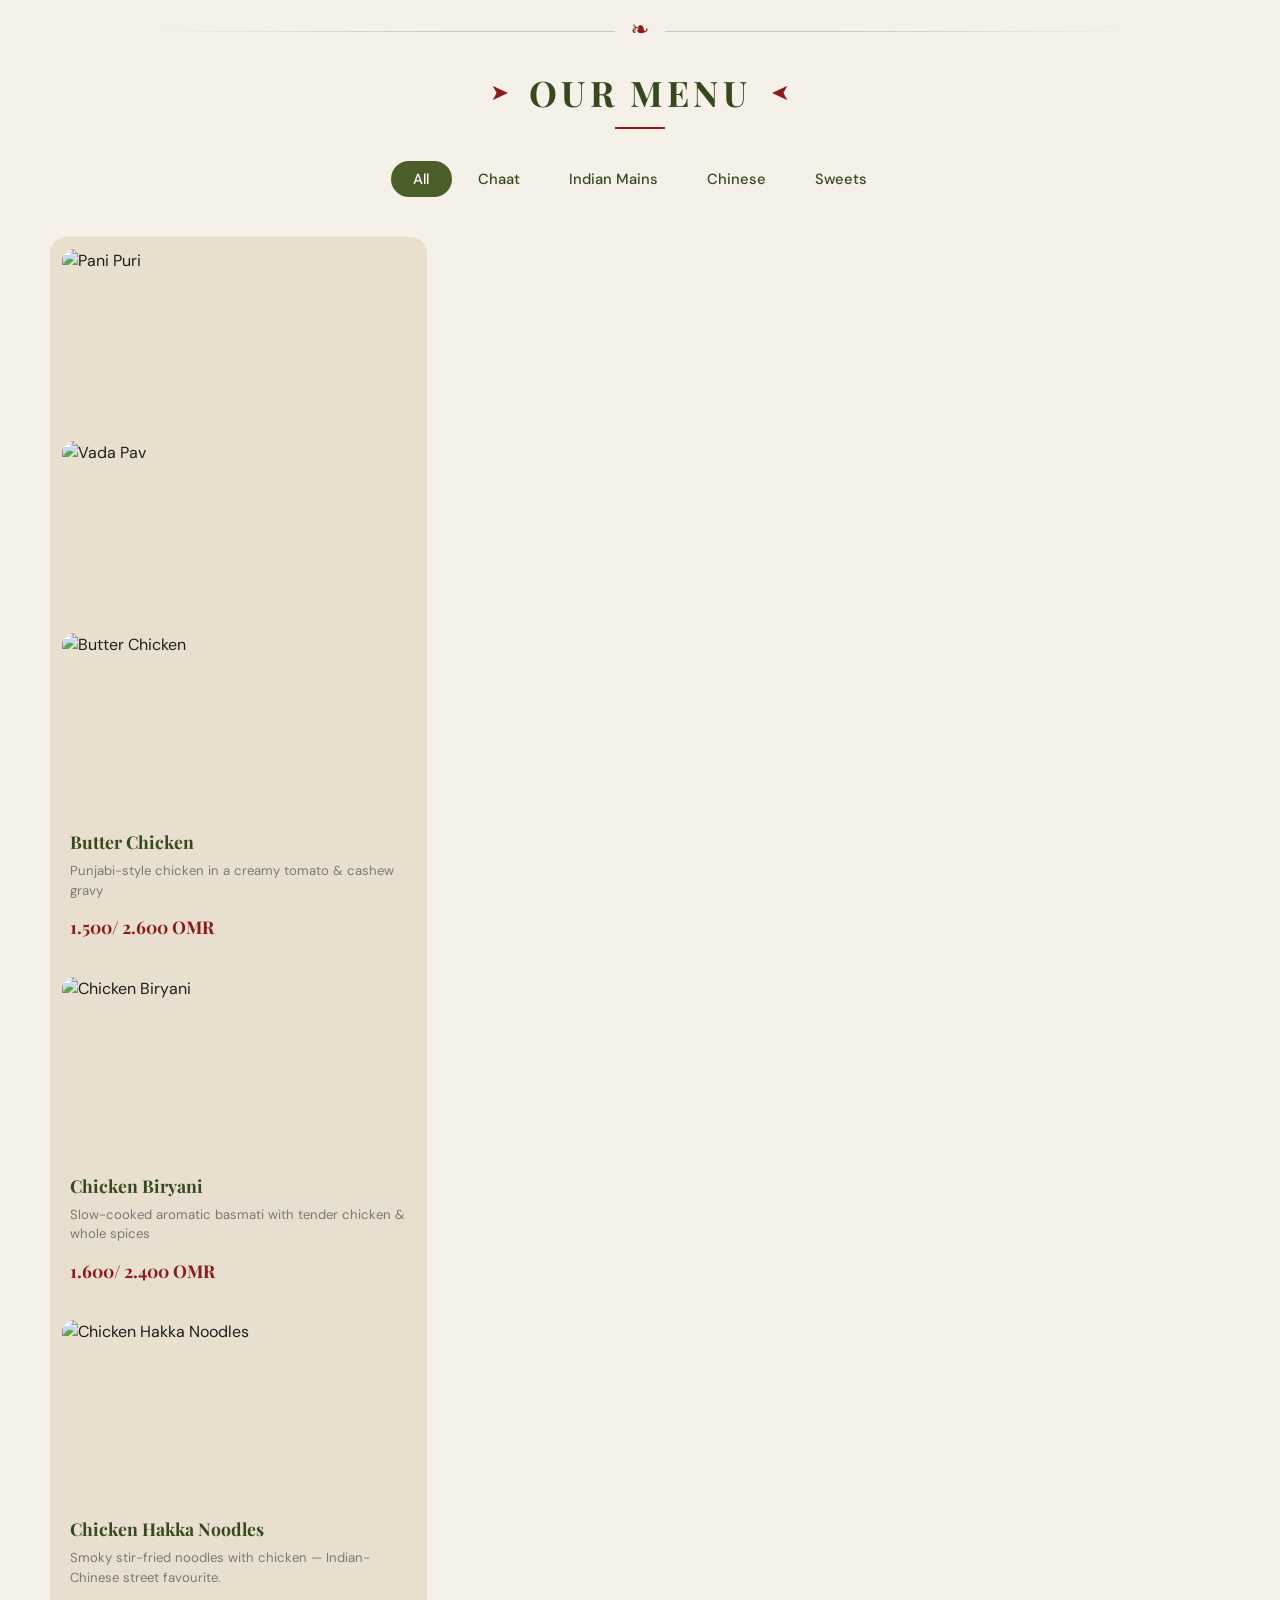
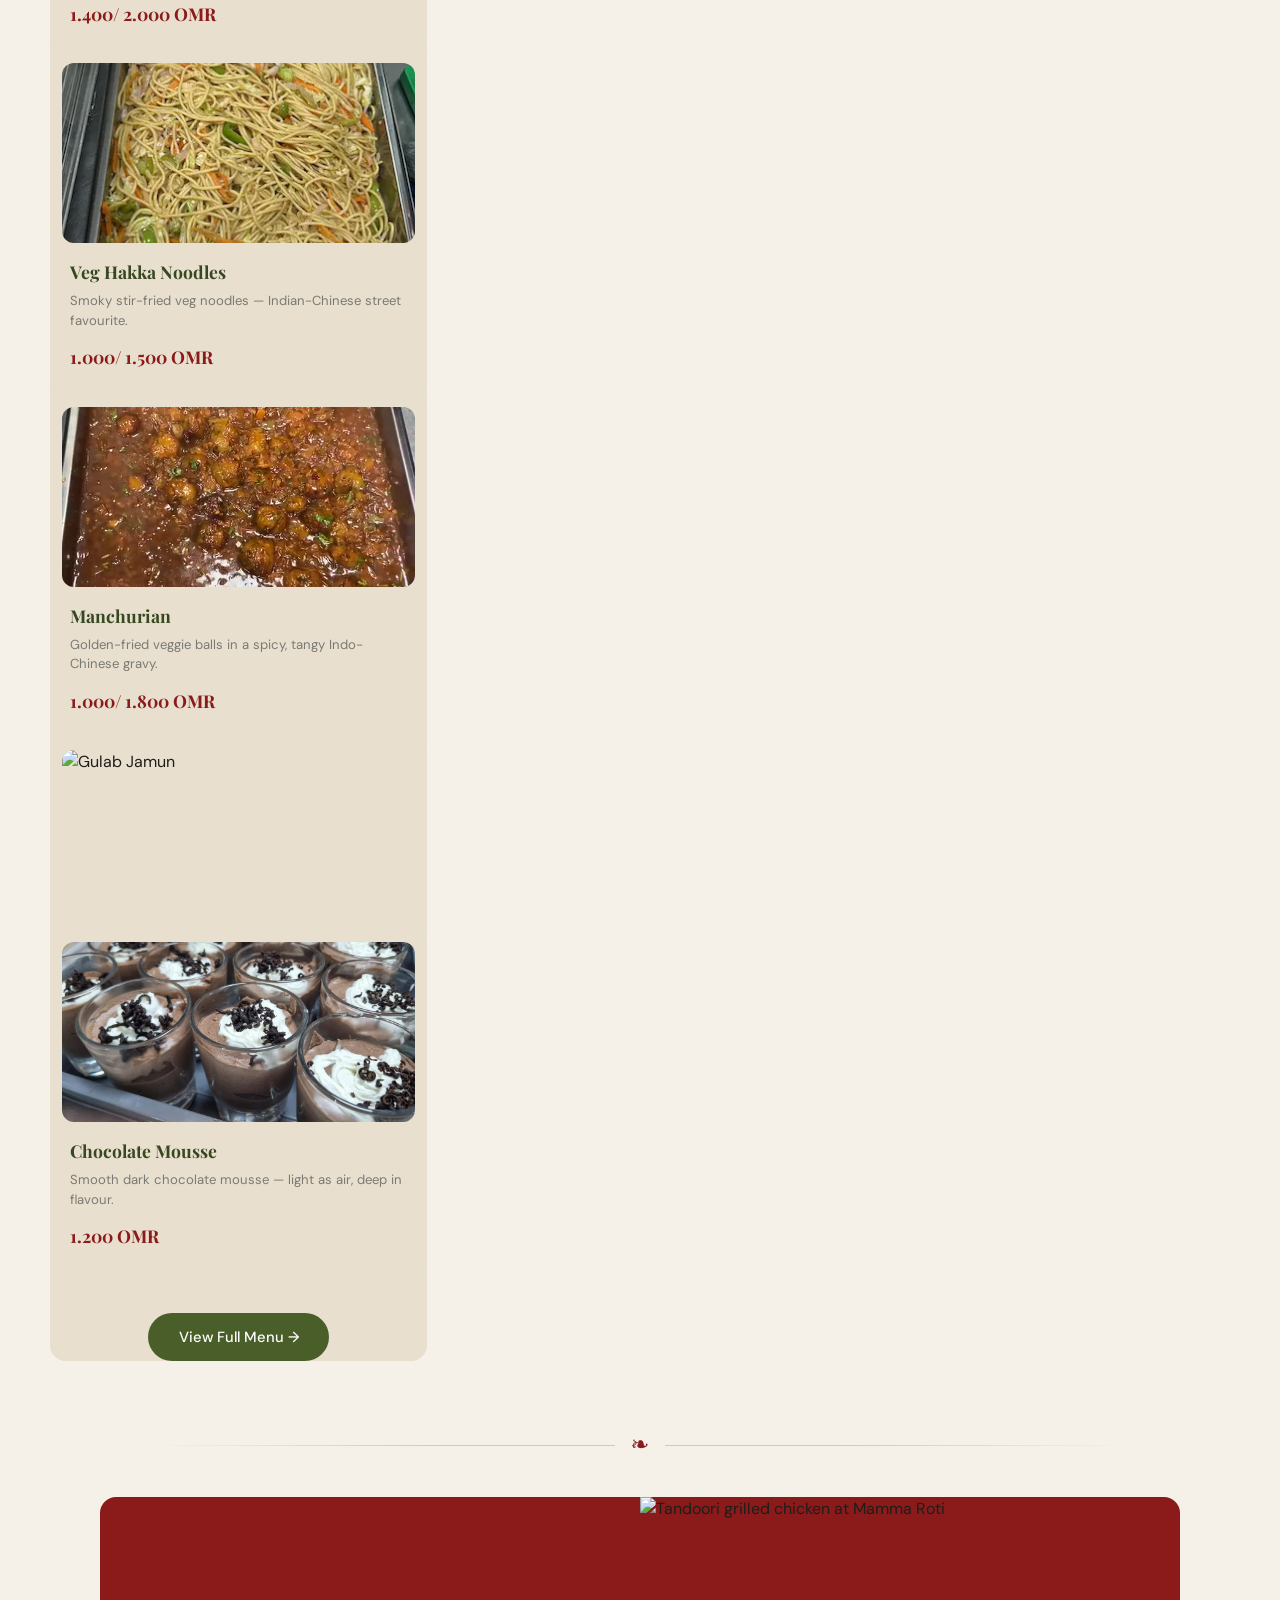
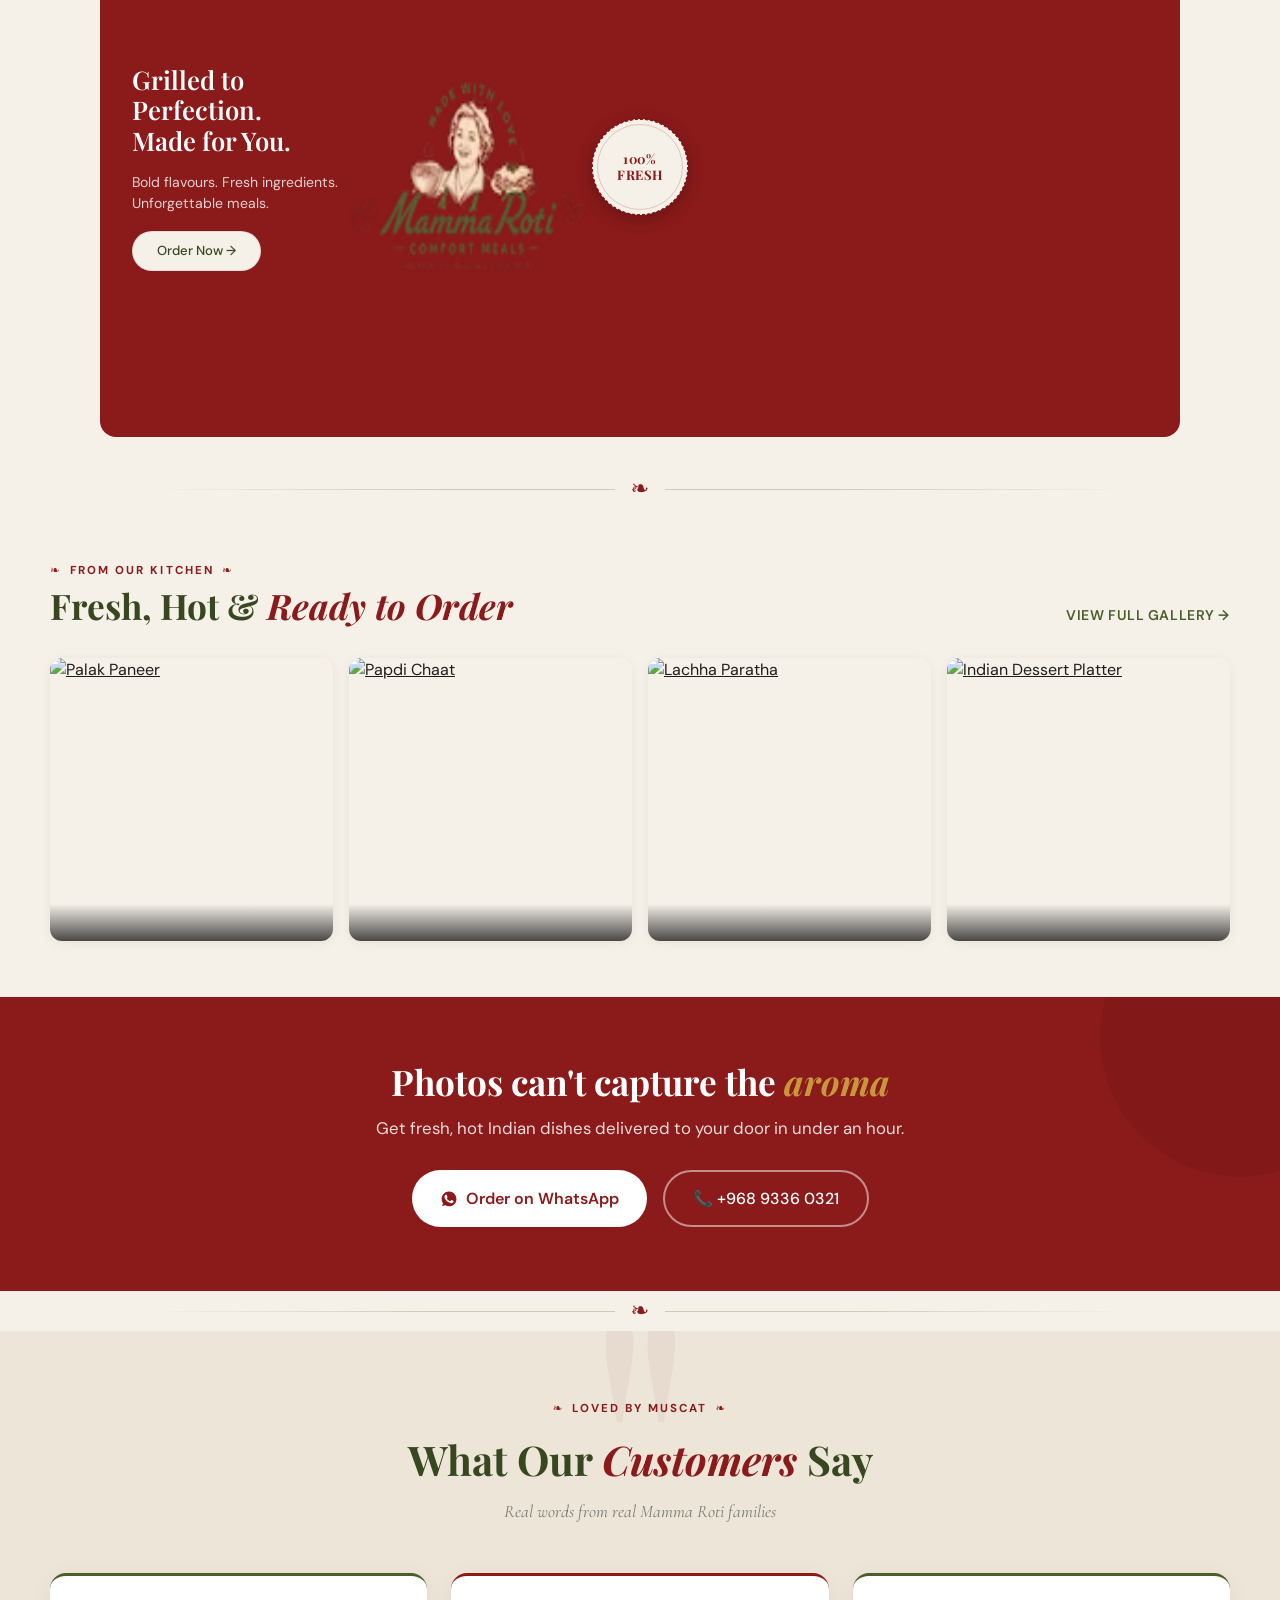
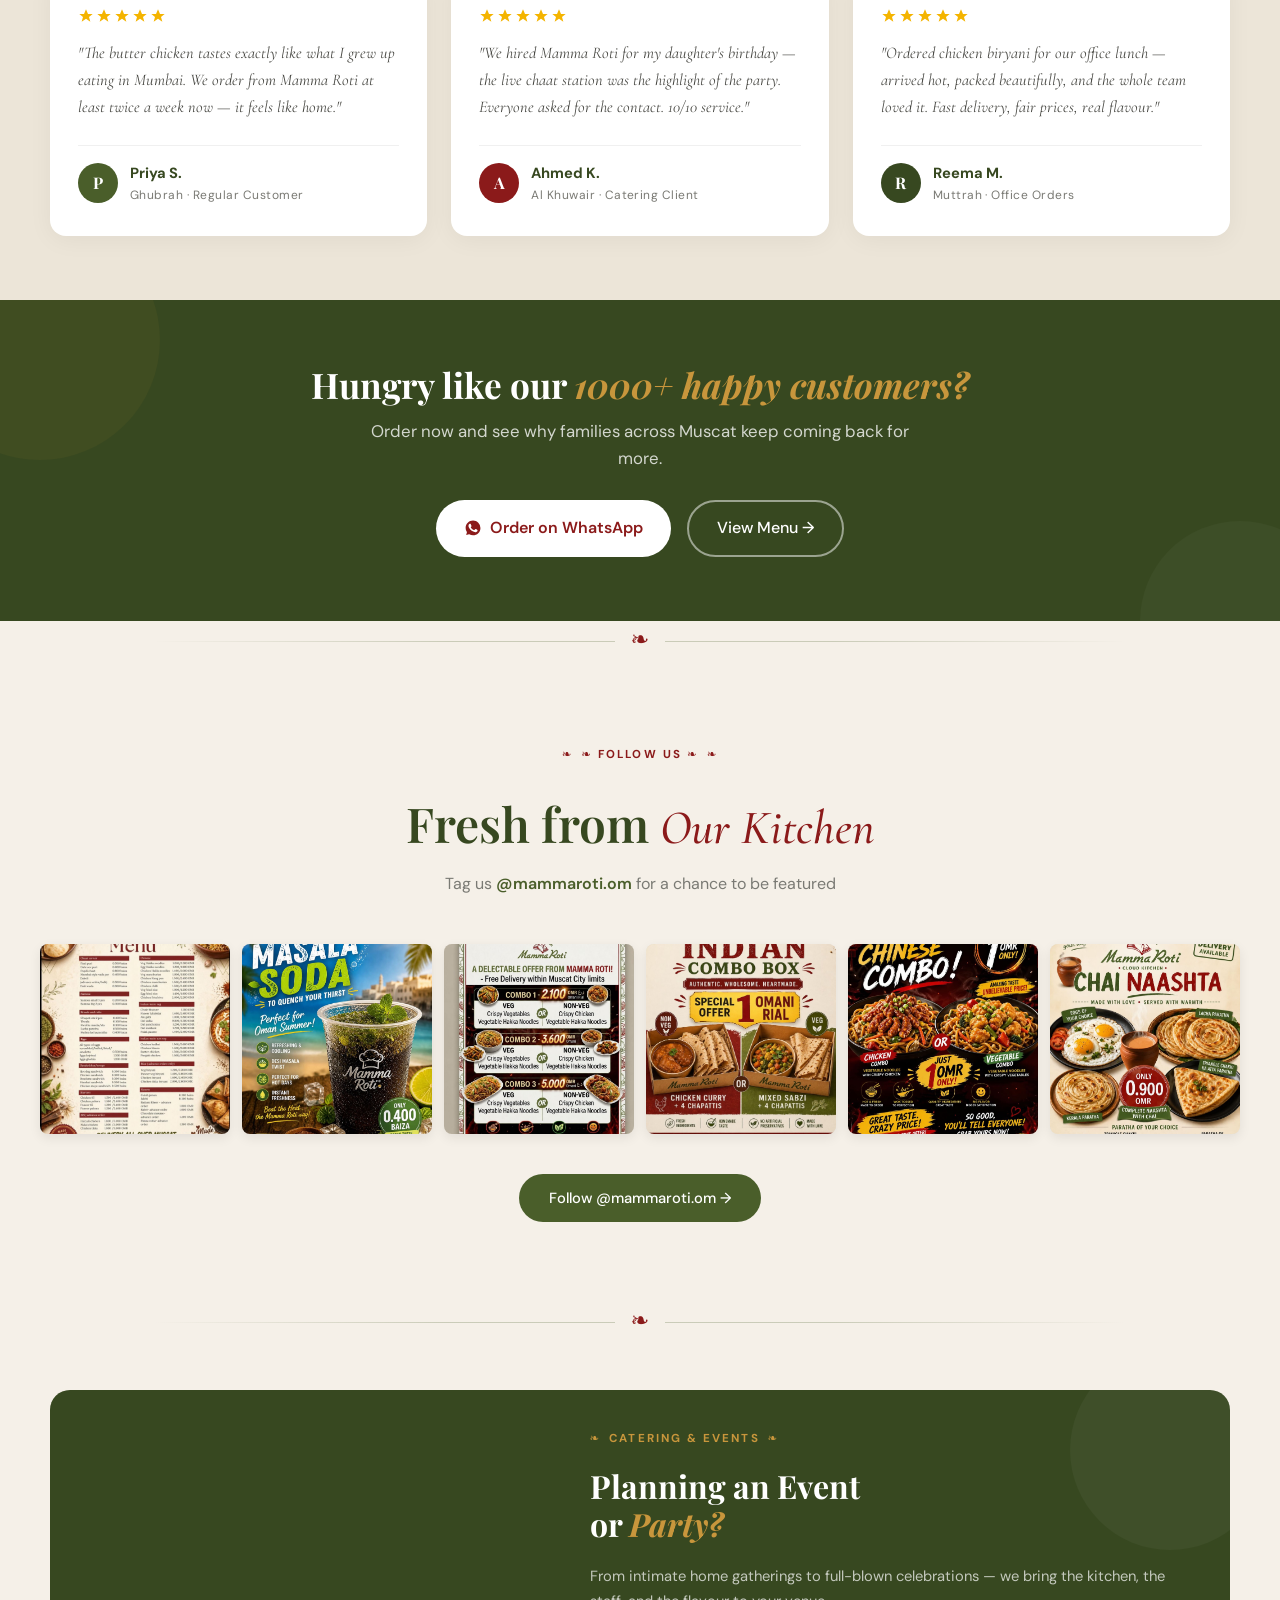
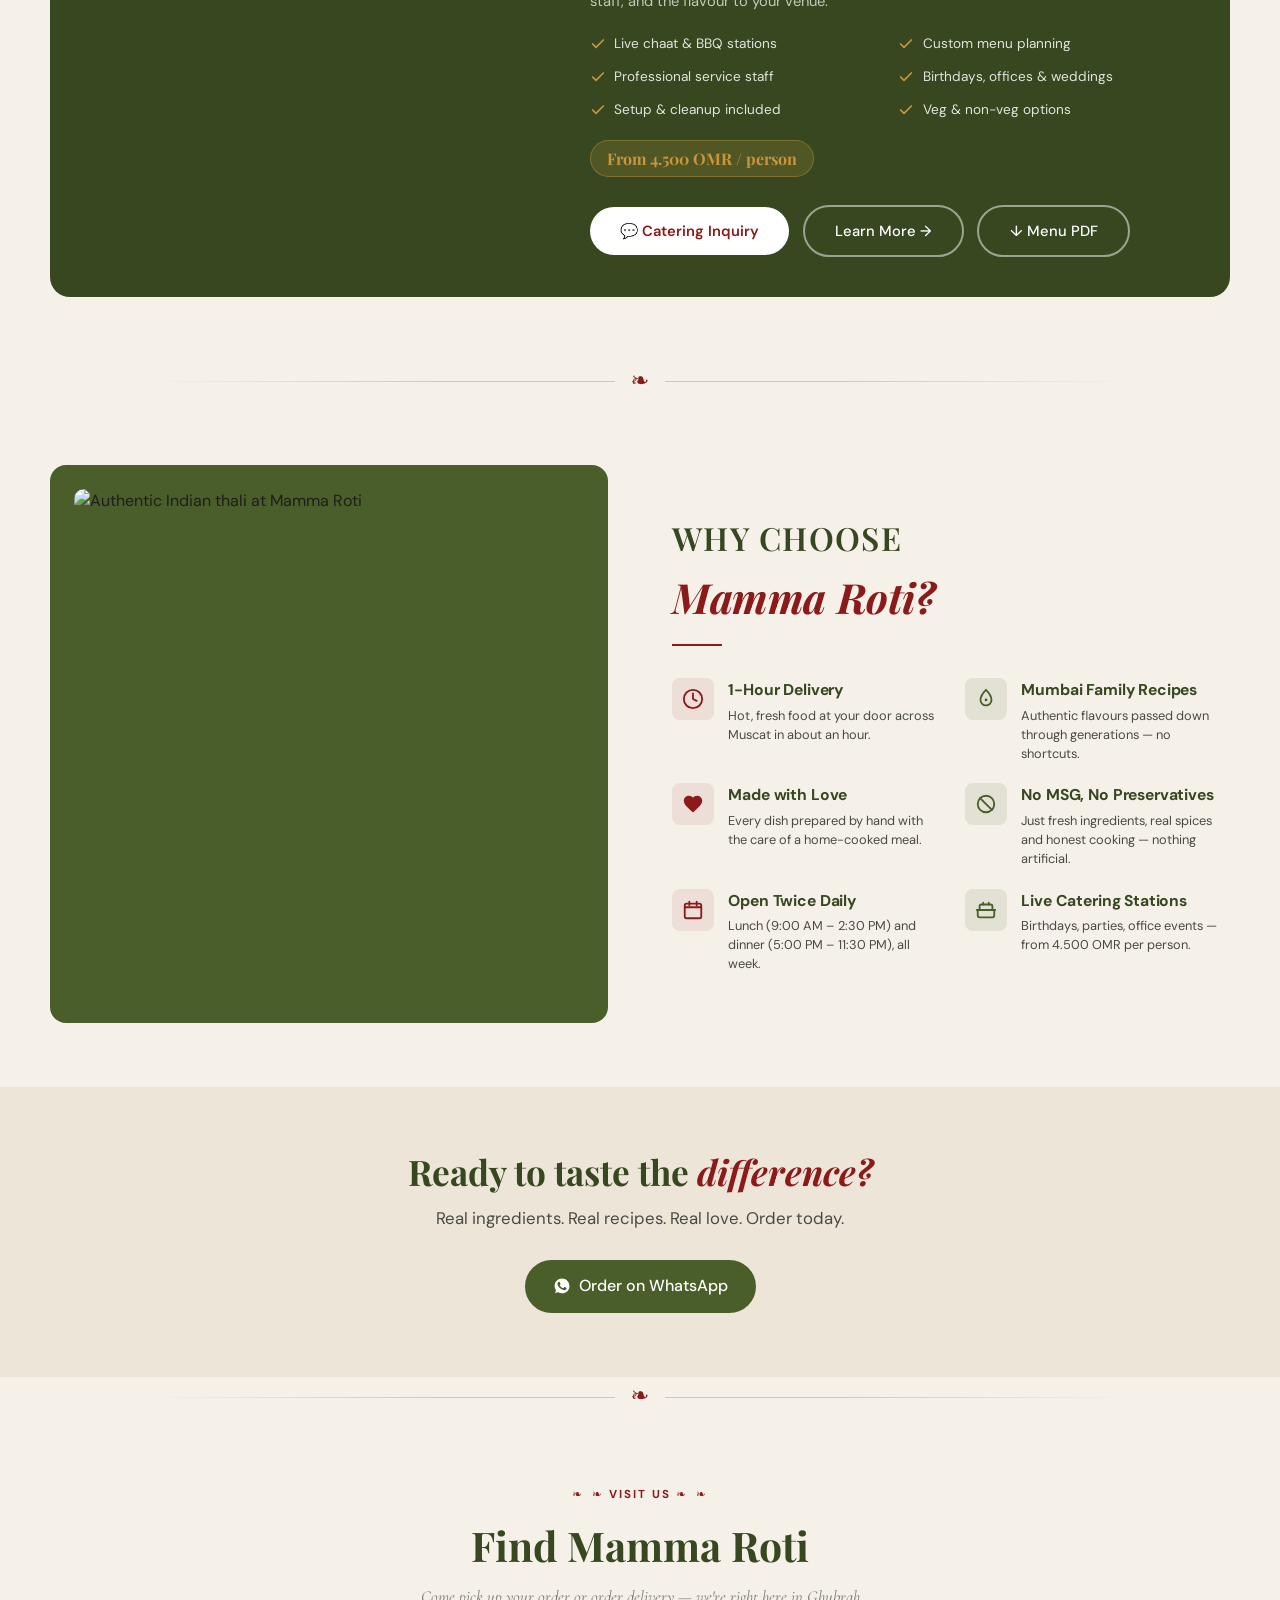
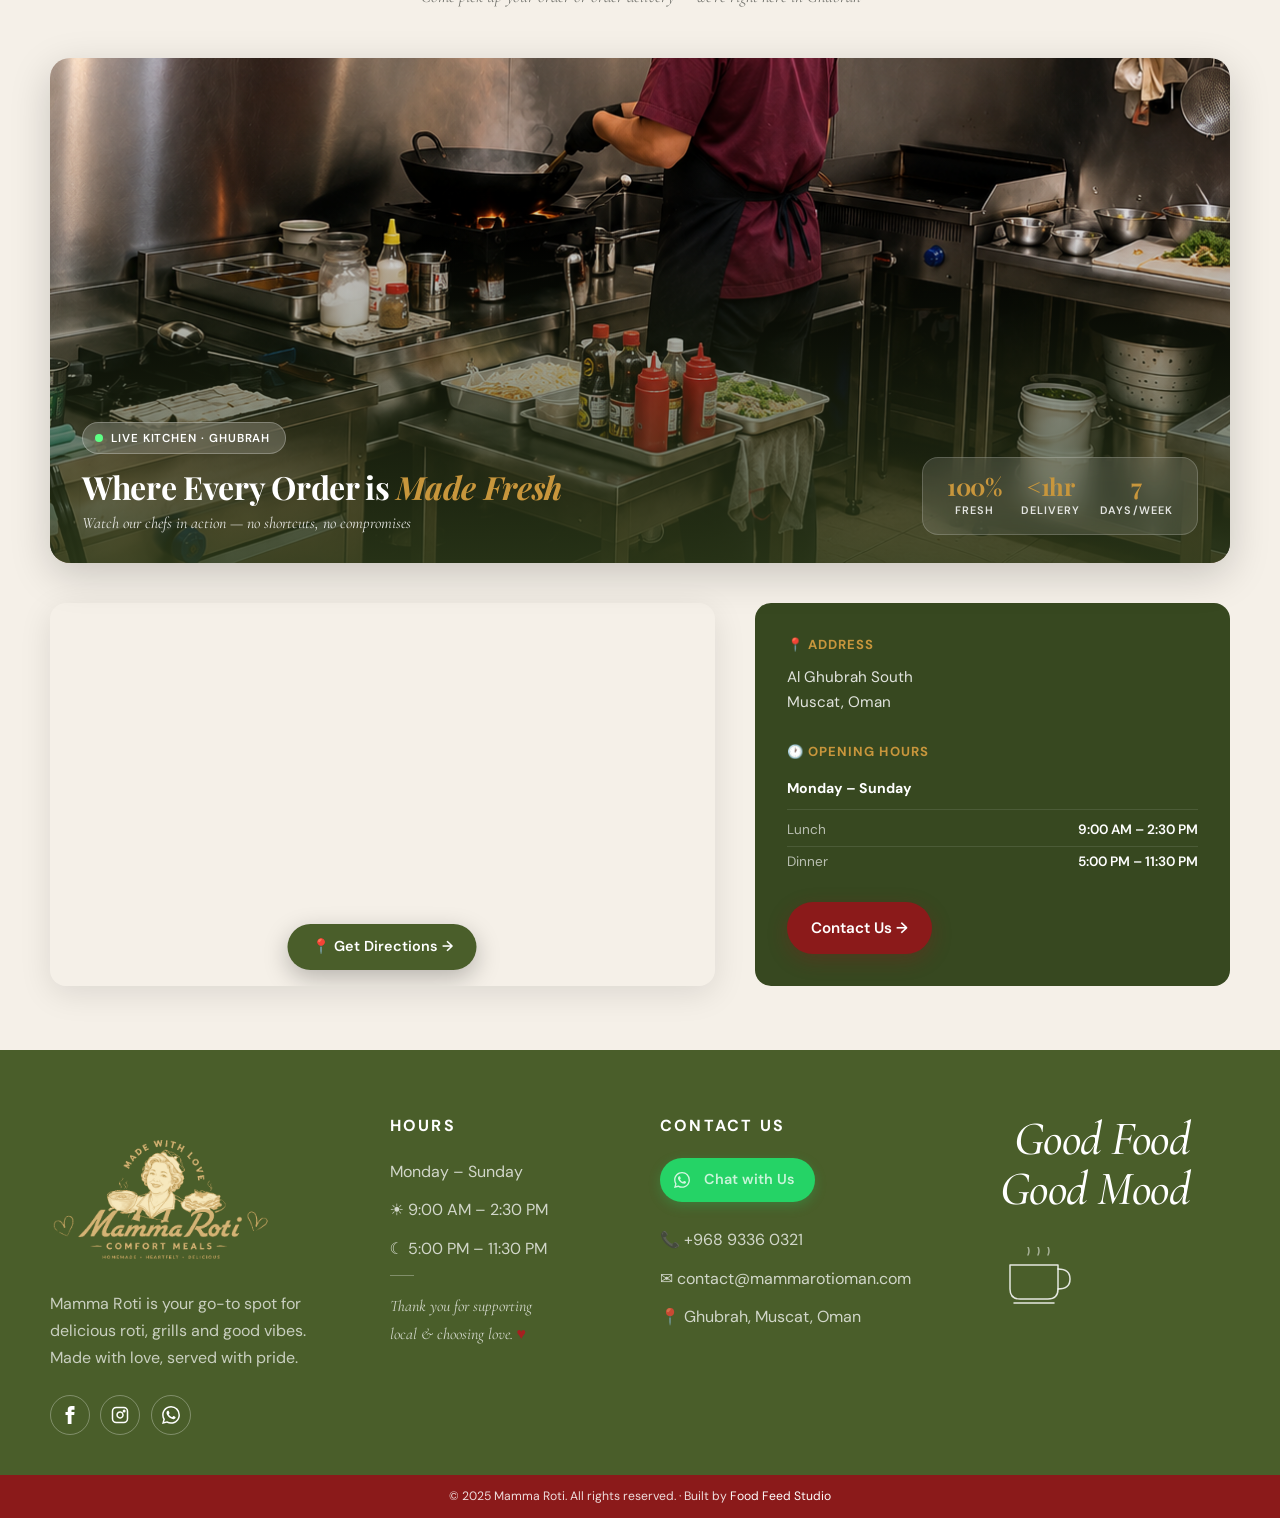
==== commit cf9d634d: "more performance changes" ====
--- a/index.html
+++ b/index.html
@@ -86,8 +86,7 @@
 <!-- NAV -->
 <nav class="navbar" id="nb">
   <div class="nav-inner">
-    <a href="index.html" class="nav-logo"><img src="logo.webp" alt="Mamma Roti — Authentic Indian Cloud Kitchen Muscat"/></a>
-    <ul class="nav-links">
+    <a href="index.html" class="nav-logo"><img src="logo.webp" alt="Mamma Roti — Authentic Indian Cloud Kitchen Muscat" width="140" height="95"/></a>    <ul class="nav-links">
       <li><a href="index.html" class="active">Home</a></li>
       <li><a href="menu.html">Menu</a></li>
       <li><a href="about.html">About</a></li>
@@ -130,9 +129,9 @@
     <div class="hero-right">
       <div class="hero-food-wrap">
         <div class="hero-carousel" id="heroCarousel">
-          <img src="images/butter-chicken-hero.webp" alt="Butter Chicken — Mamma Roti Muscat" class="hero-slide active" loading="eager" fetchpriority="high" width="800" height="800"/>
-          <img src="images/biryani-hero.webp" alt="Chicken Biryani — Mamma Roti Muscat" class="hero-slide" loading="lazy" width="800" height="800"/>
-          <img src="images/chaat-hero.webp" alt="Papdi Chaat — Mamma Roti Muscat" class="hero-slide" loading="lazy" width="800" height="800"/>
+          <img src="images/butter-chicken-hero.webp" alt="Butter Chicken — Mamma Roti Muscat" class="hero-slide active" loading="eager" fetchpriority="high" width="400" height="300"/>
+          <img src="images/biryani-hero.webp" alt="Chicken Biryani — Mamma Roti Muscat" class="hero-slide" loading="lazy" width="400" height="300"/>
+          <img src="images/chaat-hero.webp" alt="Papdi Chaat — Mamma Roti Muscat" class="hero-slide active" loading="lazy" width="400" height="300"/>        
         </div>
         <div class="hero-dots" id="heroDots">
           <button class="hero-dot active" data-slide="0" aria-label="Show slide 1"></button>
@@ -194,8 +193,7 @@
   <div class="mgrid mgrid-6" id="mgrid">
     <div class="mcard" data-cat="chaat">
       <div class="mcard-img-wrap">
-        <img src="https://images.unsplash.com/photo-1586357507341-3fbe59f2a5d9?w=600&q=85&auto=format&fit=crop" alt="Pani Puri" class="mcard-img" loading="lazy"/>      </div>
-      <div class="mcard-body">
+        <img src="https://images.unsplash.com/photo-1586357507341-3fbe59f2a5d9?w=400&q=80&auto=format&fit=crop&h=400" alt="Pani Puri" class="mcard-img" loading="lazy" width="400" height="400"/>      <div class="mcard-body">
         <div class="mcard-name">Pani Puri</div>
         <div class="mcard-desc">Crispy puris with spiced tamarind water, chickpeas &amp; potato</div>
         <div class="mcard-price">0.500 baiza</div>
@@ -204,8 +202,7 @@
 
     <div class="mcard" data-cat="chaat">
       <div class="mcard-img-wrap">
-        <img src="https://images.unsplash.com/photo-1591064101485-50e6c9e550ac?w=600&q=85&auto=format&fit=crop" alt="Vada Pav" class="mcard-img" loading="lazy"/>      </div>
-      <div class="mcard-body">
+        <img src="https://images.unsplash.com/photo-1591064101485-50e6c9e550ac?w=400&q=80&auto=format&fit=crop&h=400" alt="Vada Pav" class="mcard-img" loading="lazy" width="400" height="400"/>      <div class="mcard-body">
         <div class="mcard-name">Mumbai Vada Pav</div>
         <div class="mcard-desc">Spiced potato fritter in soft pav — Mumbai's iconic street burger</div>
         <div class="mcard-price">0.400 baiza</div>
@@ -214,8 +211,7 @@
 
     <div class="mcard" data-cat="indian">
       <div class="mcard-img-wrap">
-        <img src="https://images.unsplash.com/photo-1603894584373-5ac82b2ae398?w=800&q=80&auto=format&fit=crop" alt="Butter Chicken" class="mcard-img" loading="lazy"/>
-      </div>
+        <img src="https://images.unsplash.com/photo-1603894584373-5ac82b2ae398?w=400&q=80&auto=format&fit=crop&h=400" alt="Butter Chicken" class="mcard-img" loading="lazy" width="400" height="400"/>      </div>
       <div class="mcard-body">
         <div class="mcard-name">Butter Chicken</div>
         <div class="mcard-desc">Punjabi-style chicken in a creamy tomato &amp; cashew gravy</div>
@@ -225,8 +221,7 @@
 
     <div class="mcard" data-cat="indian">
       <div class="mcard-img-wrap">
-        <img src="https://images.unsplash.com/photo-1716550781939-beb7d7247aae?q=80&w=600&auto=format&fit=crop&ixlib=rb-4.1.0&ixid=M3wxMjA3fDB8MHxwaG90by1wYWdlfHx8fGVufDB8fHx8fA%3D%3D&auto=format&fit=crop" alt="Chicken Biryani" class="mcard-img" loading="lazy"/>
-      </div>
+        <img src="https://images.unsplash.com/photo-1716550781939-beb7d7247aae?q=80&w=400&h=400&auto=format&fit=crop" alt="Chicken Biryani" class="mcard-img" loading="lazy" width="400" height="400"/>      </div>
       <div class="mcard-body">
         <div class="mcard-name">Chicken Biryani</div>
         <div class="mcard-desc">Slow-cooked aromatic basmati with tender chicken &amp; whole spices</div>
@@ -236,8 +231,7 @@
 
     <div class="mcard" data-cat="chinese">
       <div class="mcard-img-wrap">
-        <img src="https://images.unsplash.com/photo-1585032226651-759b368d7246?w=600&q=85&auto=format&fit=crop" alt="Chicken Hakka Noodles" class="mcard-img" loading="lazy"/>
-      </div>
+        <img src="https://images.unsplash.com/photo-1585032226651-759b368d7246?w=400&q=80&auto=format&fit=crop&h=400" alt="Chicken Hakka Noodles" class="mcard-img" loading="lazy" width="400" height="400"/>      </div>
       <div class="mcard-body">
         <div class="mcard-name">Chicken Hakka Noodles</div>
         <div class="mcard-desc">Smoky stir-fried noodles with chicken — Indian-Chinese street favourite.</div>
@@ -270,8 +264,7 @@
 
     <div class="mcard" data-cat="sweets">
       <div class="mcard-img-wrap">
-        <img src="https://images.unsplash.com/photo-1681476747916-8a8fc7e2001e?w=600&q=85&auto=format&fit=crop" alt="Gulab Jamun" class="mcard-img" loading="lazy"/>      </div>
-      <div class="mcard-body">
+        <img src="https://images.unsplash.com/photo-1681476747916-8a8fc7e2001e?w=400&q=80&auto=format&fit=crop&h=400" alt="Gulab Jamun" class="mcard-img" loading="lazy" width="400" height="400"/>      <div class="mcard-body">
         <div class="mcard-name">Gulab Jamun</div>
         <div class="mcard-desc">Soft milk dumplings soaked in rose-cardamom syrup for your sweet craving</div>
         <div class="mcard-price">0.300 baiza</div>
@@ -306,8 +299,7 @@
       <a href="https://api.whatsapp.com/send?phone=96893360321&text=Hi%20Mamma%20Roti%2C%20I%27d%20like%20to%20order!" class="btn btn-white" target="_blank" rel="noopener">Order Now →</a>
     </div>
     <div class="bbq-r">
-      <img src="https://images.unsplash.com/photo-1599487488170-d11ec9c172f0?w=900&q=85&auto=format&fit=crop" alt="Tandoori grilled chicken at Mamma Roti" class="bbq-food-img" loading="lazy"/>
-    </div>
+      <img src="https://images.unsplash.com/photo-1599487488170-d11ec9c172f0?w=500&q=80&auto=format&fit=crop&h=500" alt="Tandoori grilled chicken at Mamma Roti" class="bbq-food-img" loading="lazy" width="500" height="500"/>    </div>
     <div class="bbq-fbadge">
       <span>100%<br/>Fresh</span>
     </div>
@@ -328,19 +320,19 @@
     </div>
     <div class="featured-grid">
       <a href="gallery.html" class="fcell">
-        <img src="https://images.unsplash.com/photo-1631452180519-c014fe946bc7?w=600&q=85&auto=format&fit=crop" alt="Palak Paneer" loading="lazy"/>
+        <img src="https://images.unsplash.com/photo-1631452180519-c014fe946bc7?w=400&q=80&auto=format&fit=crop&h=400" alt="Palak Paneer" loading="lazy" width="400" height="400"/>        
         <div class="fcell-label"></div>
       </a>
       <a href="gallery.html" class="fcell">
-        <img src="https://images.unsplash.com/photo-1601050690597-df0568f70950?w=600&q=85&auto=format&fit=crop" alt="Papdi Chaat" loading="lazy"/>
+        <img src="https://images.unsplash.com/photo-1601050690597-df0568f70950?w=600&q=85&auto=format&fit=crop" alt="Papdi Chaat" loading="lazy"width="400" height="400"/>
         <div class="fcell-label"></div>
       </a>
       <a href="gallery.html" class="fcell">
-        <img src="https://images.unsplash.com/photo-1683533743190-89c9b19f9ea6?w=600&q=85&auto=format&fit=crop" alt="Lachha Paratha" loading="lazy"/>
+        <img src="https://images.unsplash.com/photo-1683533743190-89c9b19f9ea6?w=600&q=85&auto=format&fit=crop" alt="Lachha Paratha" loading="lazy"width="400" height="400"/>
                 <div class="fcell-label"></div>
       </a>
       <a href="gallery.html" class="fcell">
-        <img src="https://images.unsplash.com/photo-1580904506207-b6319133a68f?w=600&q=85&auto=format&fit=crop" alt="Indian Dessert Platter" loading="lazy"/>
+        <img src="https://images.unsplash.com/photo-1580904506207-b6319133a68f?w=600&q=85&auto=format&fit=crop" alt="Indian Dessert Platter" loading="lazy" width="400" height="400"/>
         <div class="fcell-label"></div>
       </a>
     </div>
@@ -563,8 +555,7 @@
   <div class="why-inner">
     <div class="why-img-wrap">
       <div class="why-bubble">
-        <img src="https://images.unsplash.com/photo-1567188040759-fb8a883dc6d8?w=900&q=85&auto=format&fit=crop" alt="Authentic Indian thali at Mamma Roti" class="why-img" loading="lazy"/>
-      </div>
+        <img src="https://images.unsplash.com/photo-1567188040759-fb8a883dc6d8?w=500&q=80&auto=format&fit=crop&h=500" alt="Authentic Indian thali at Mamma Roti" class="why-img" loading="lazy" width="500" height="500"/>      </div>
     </div>
     <div class="why-text">
       <h2>Why Choose<br/><em>Mamma Roti?</em></h2>
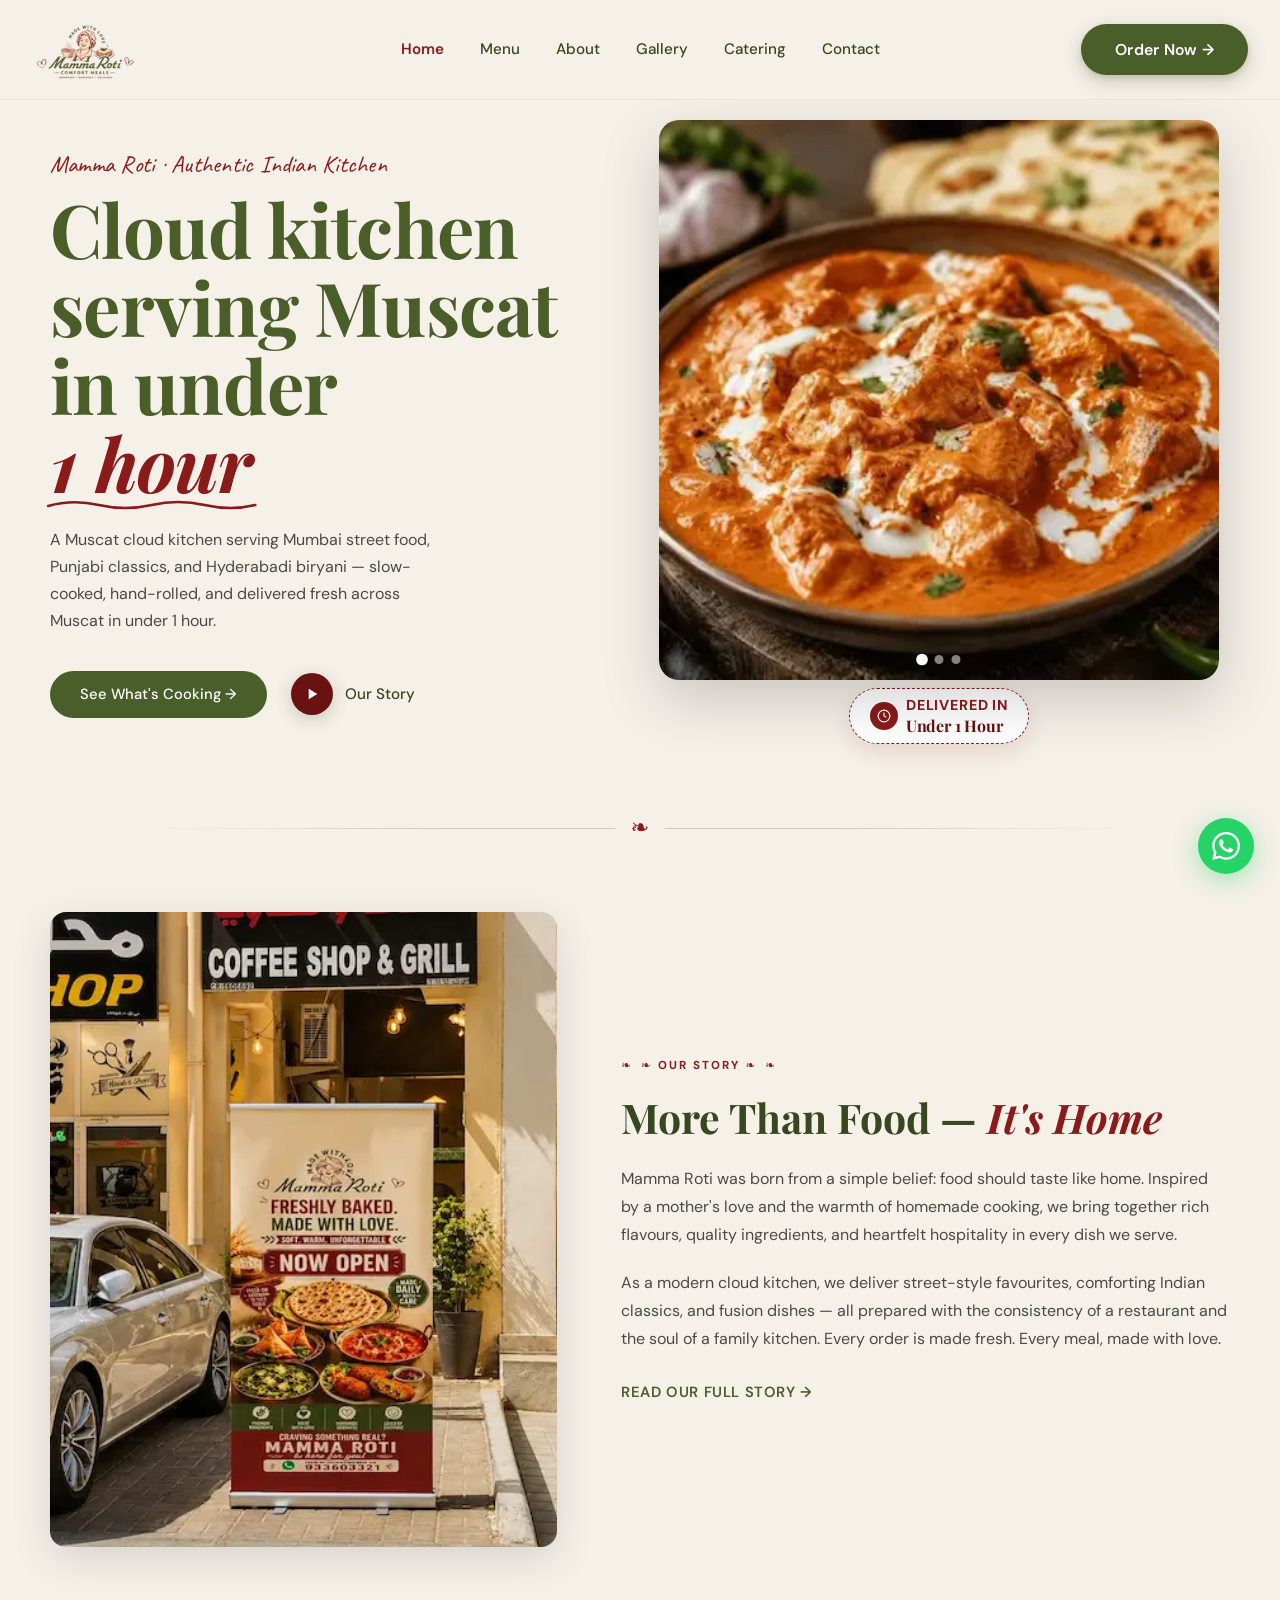
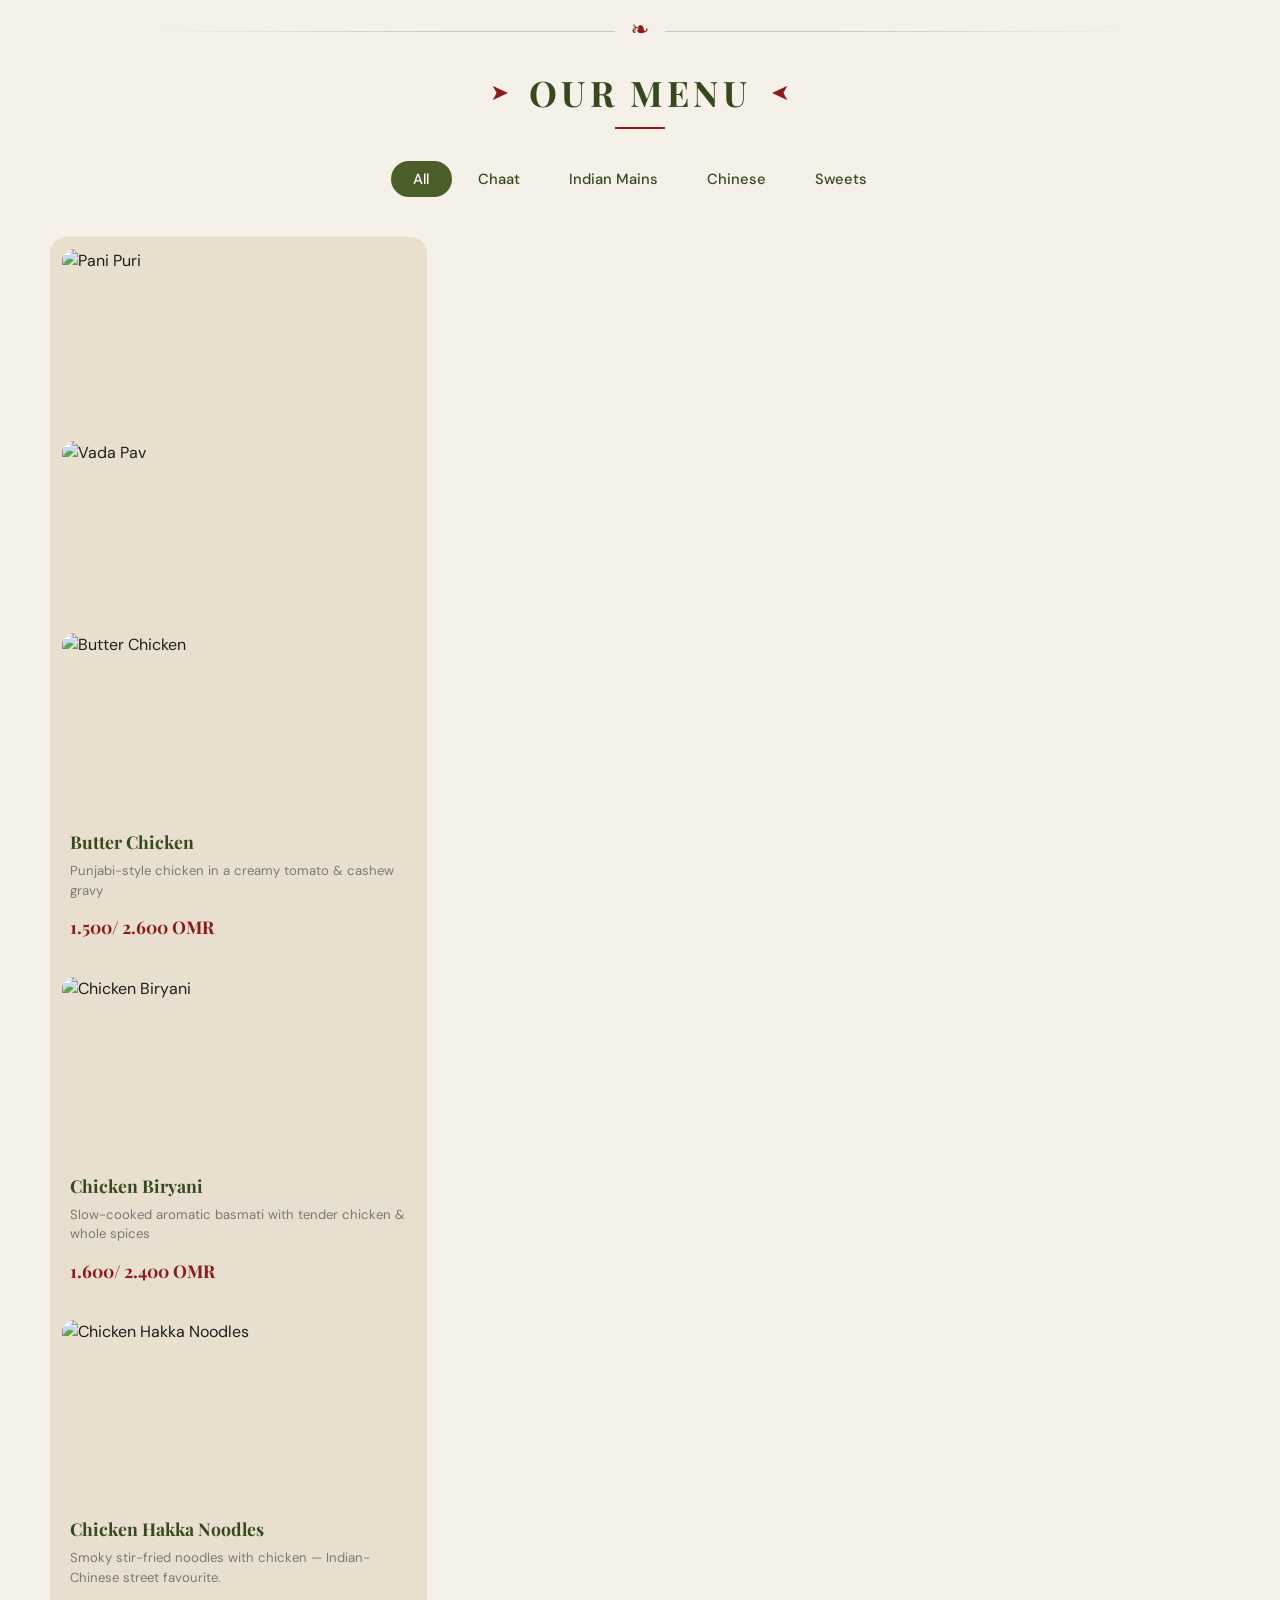
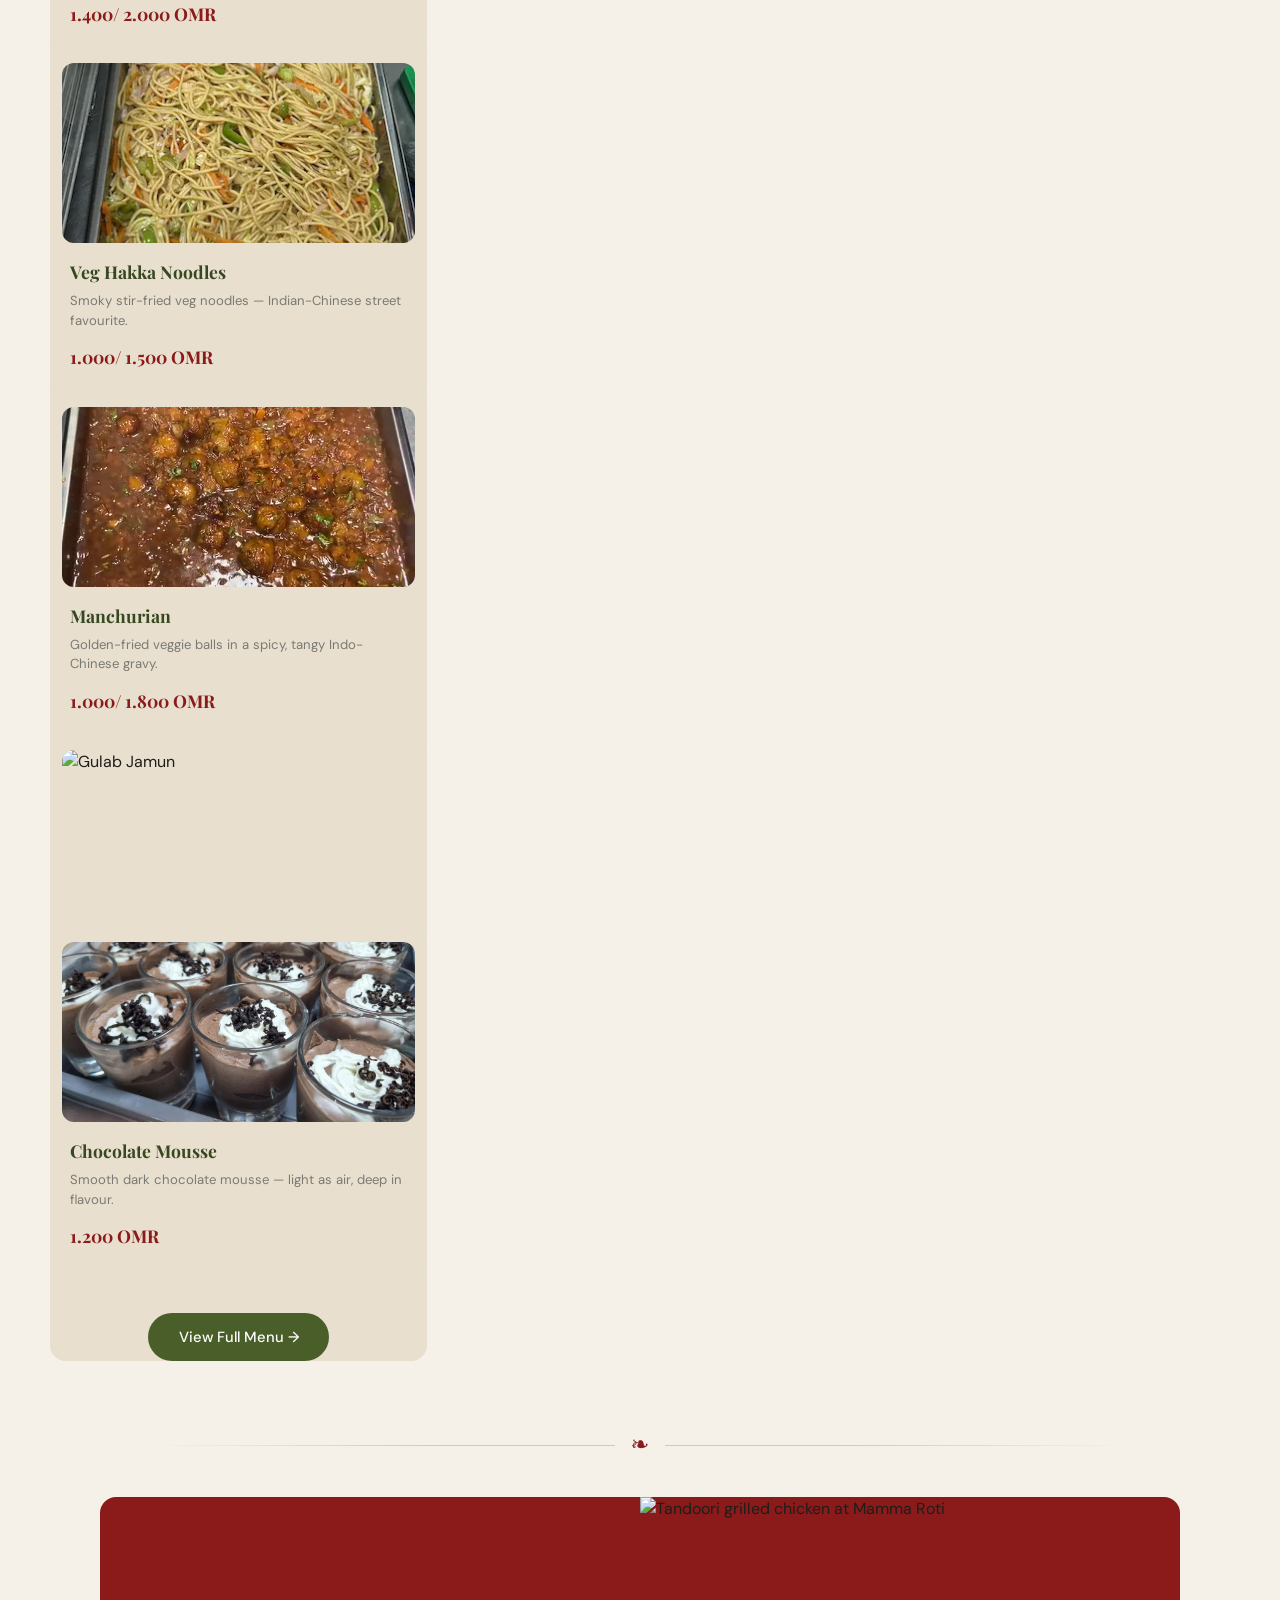
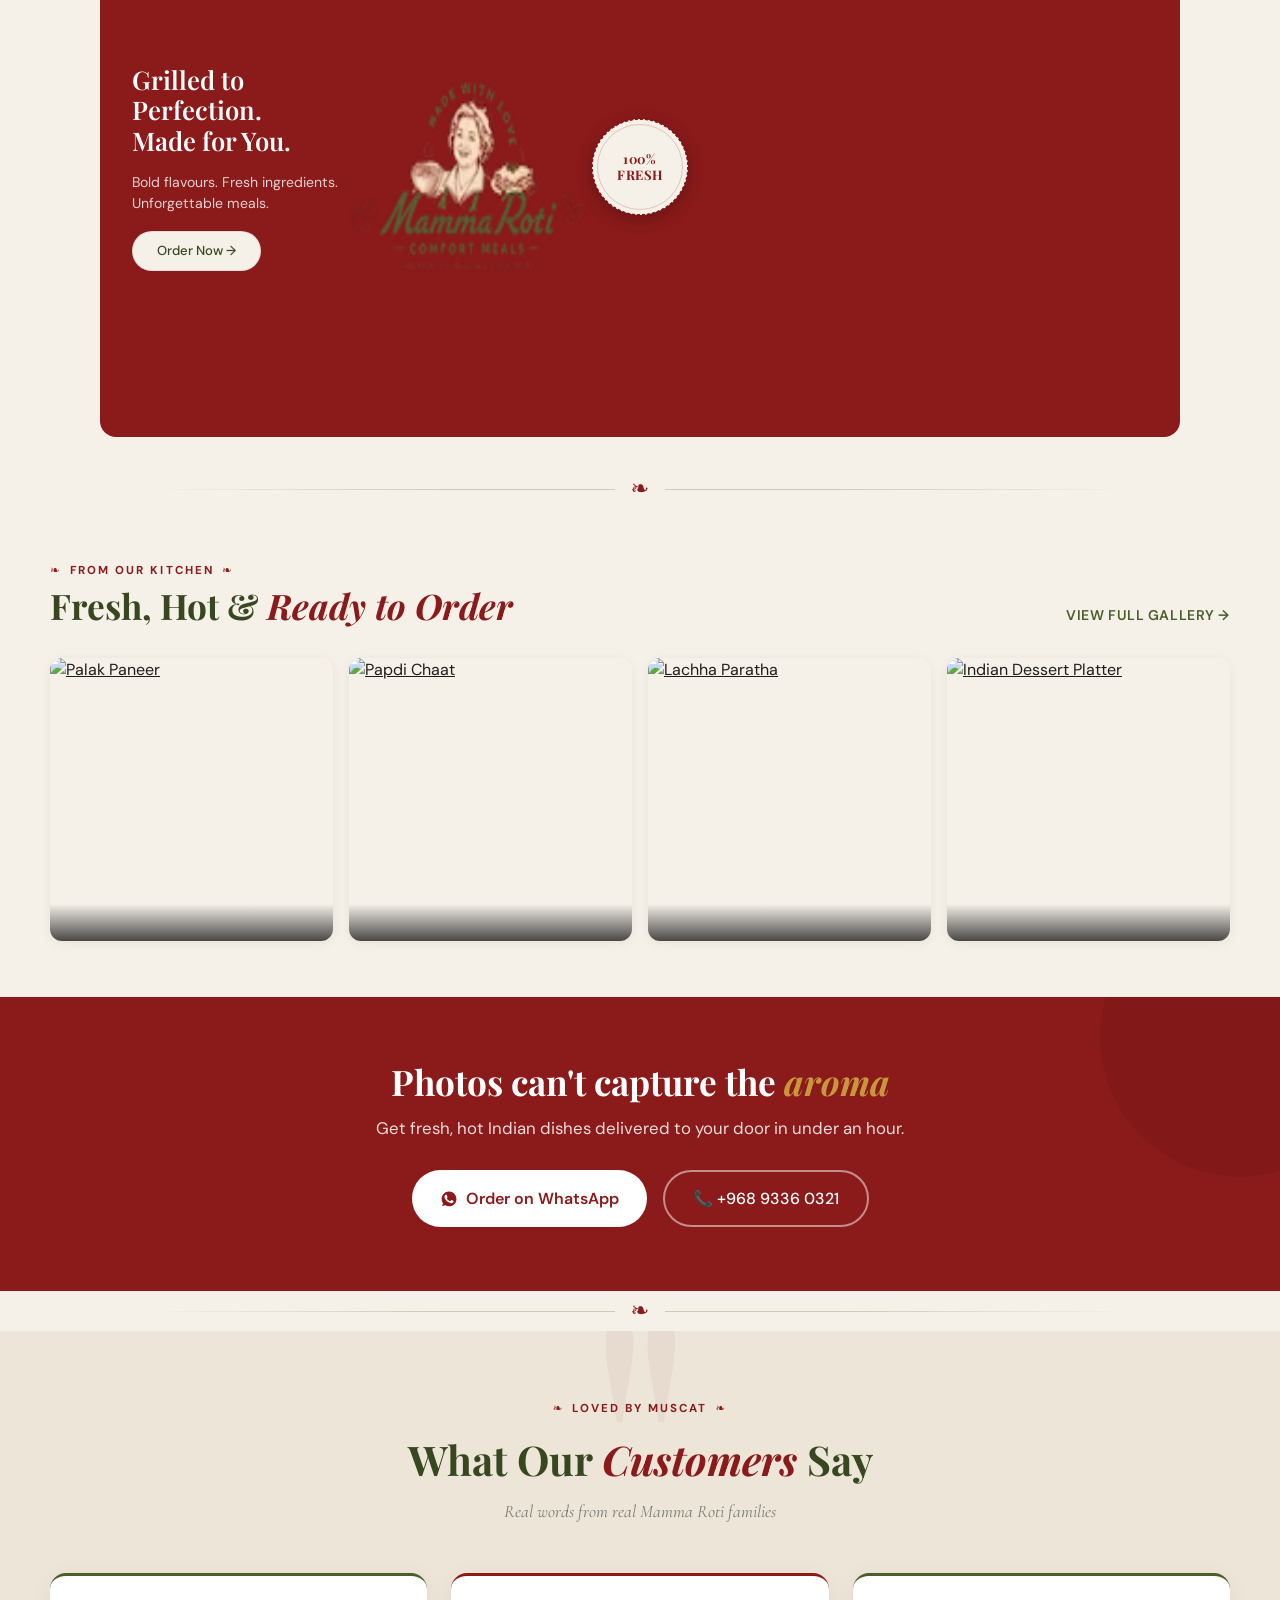
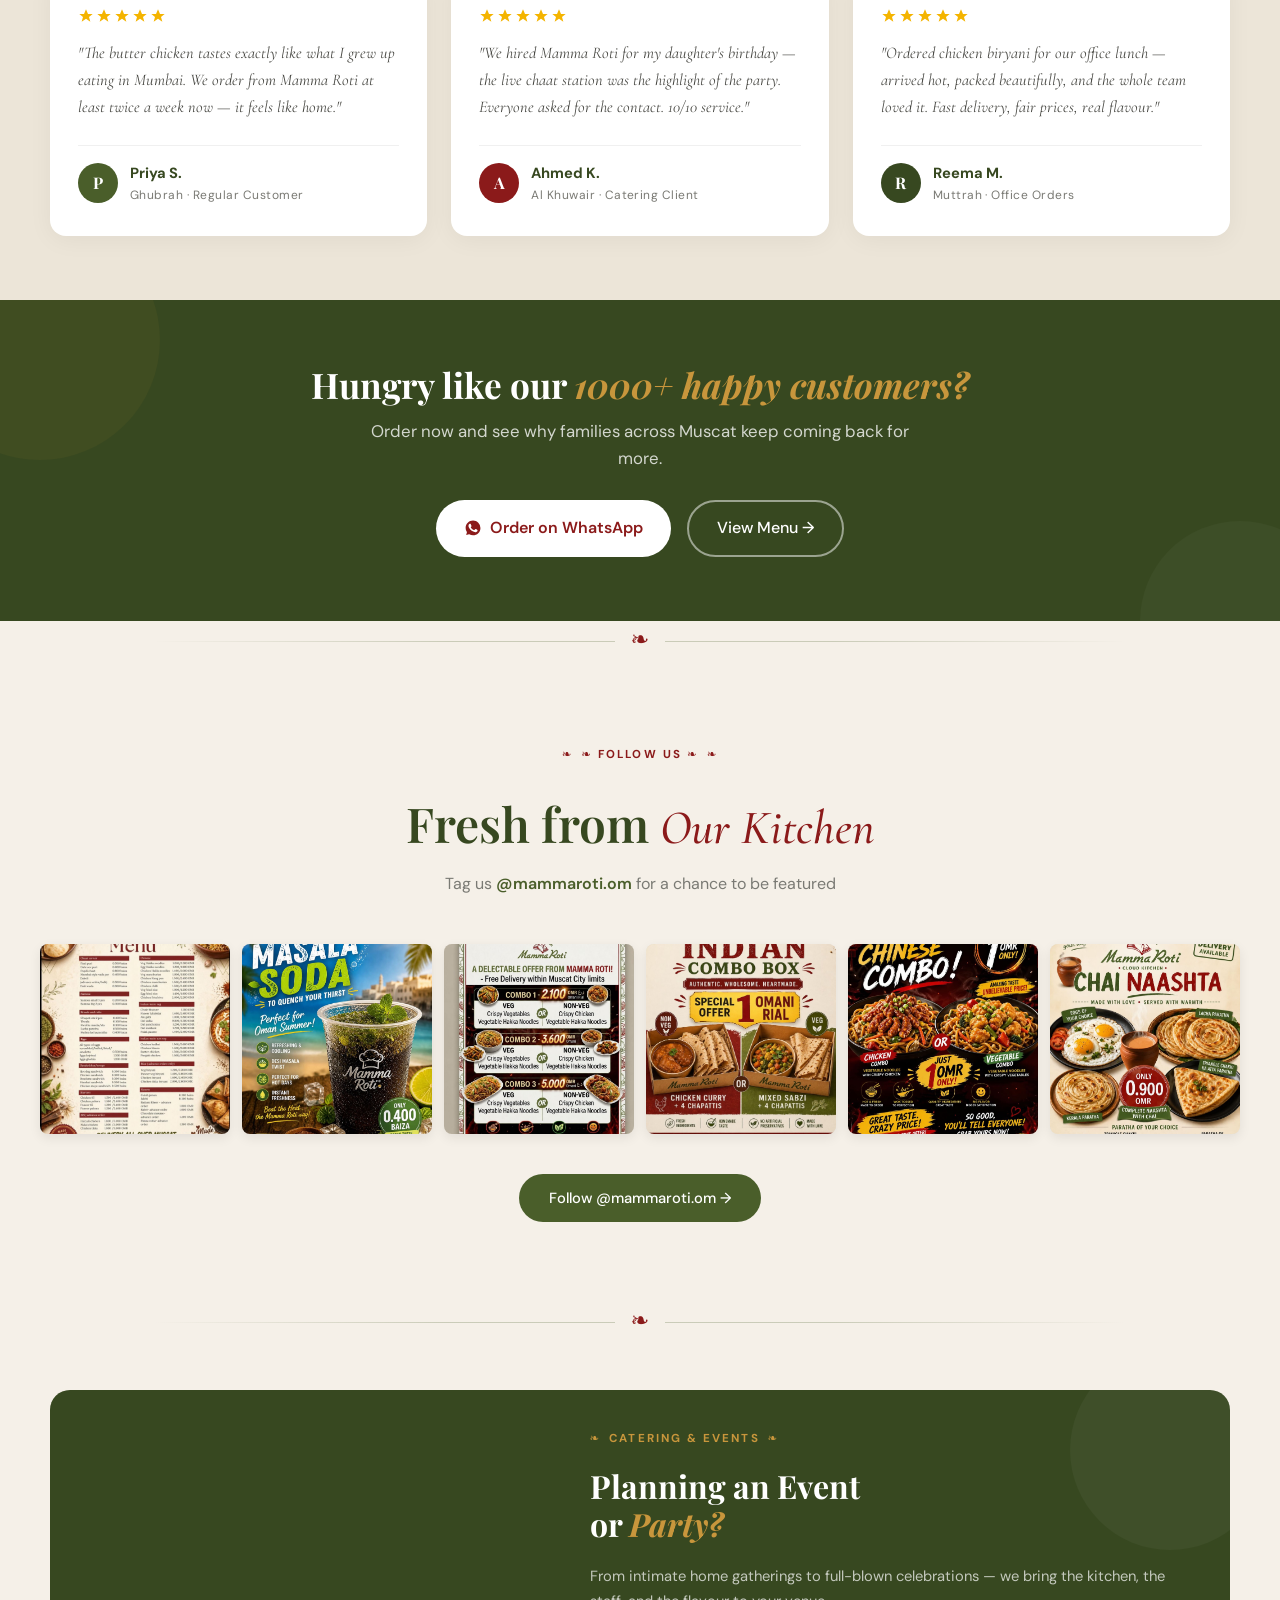
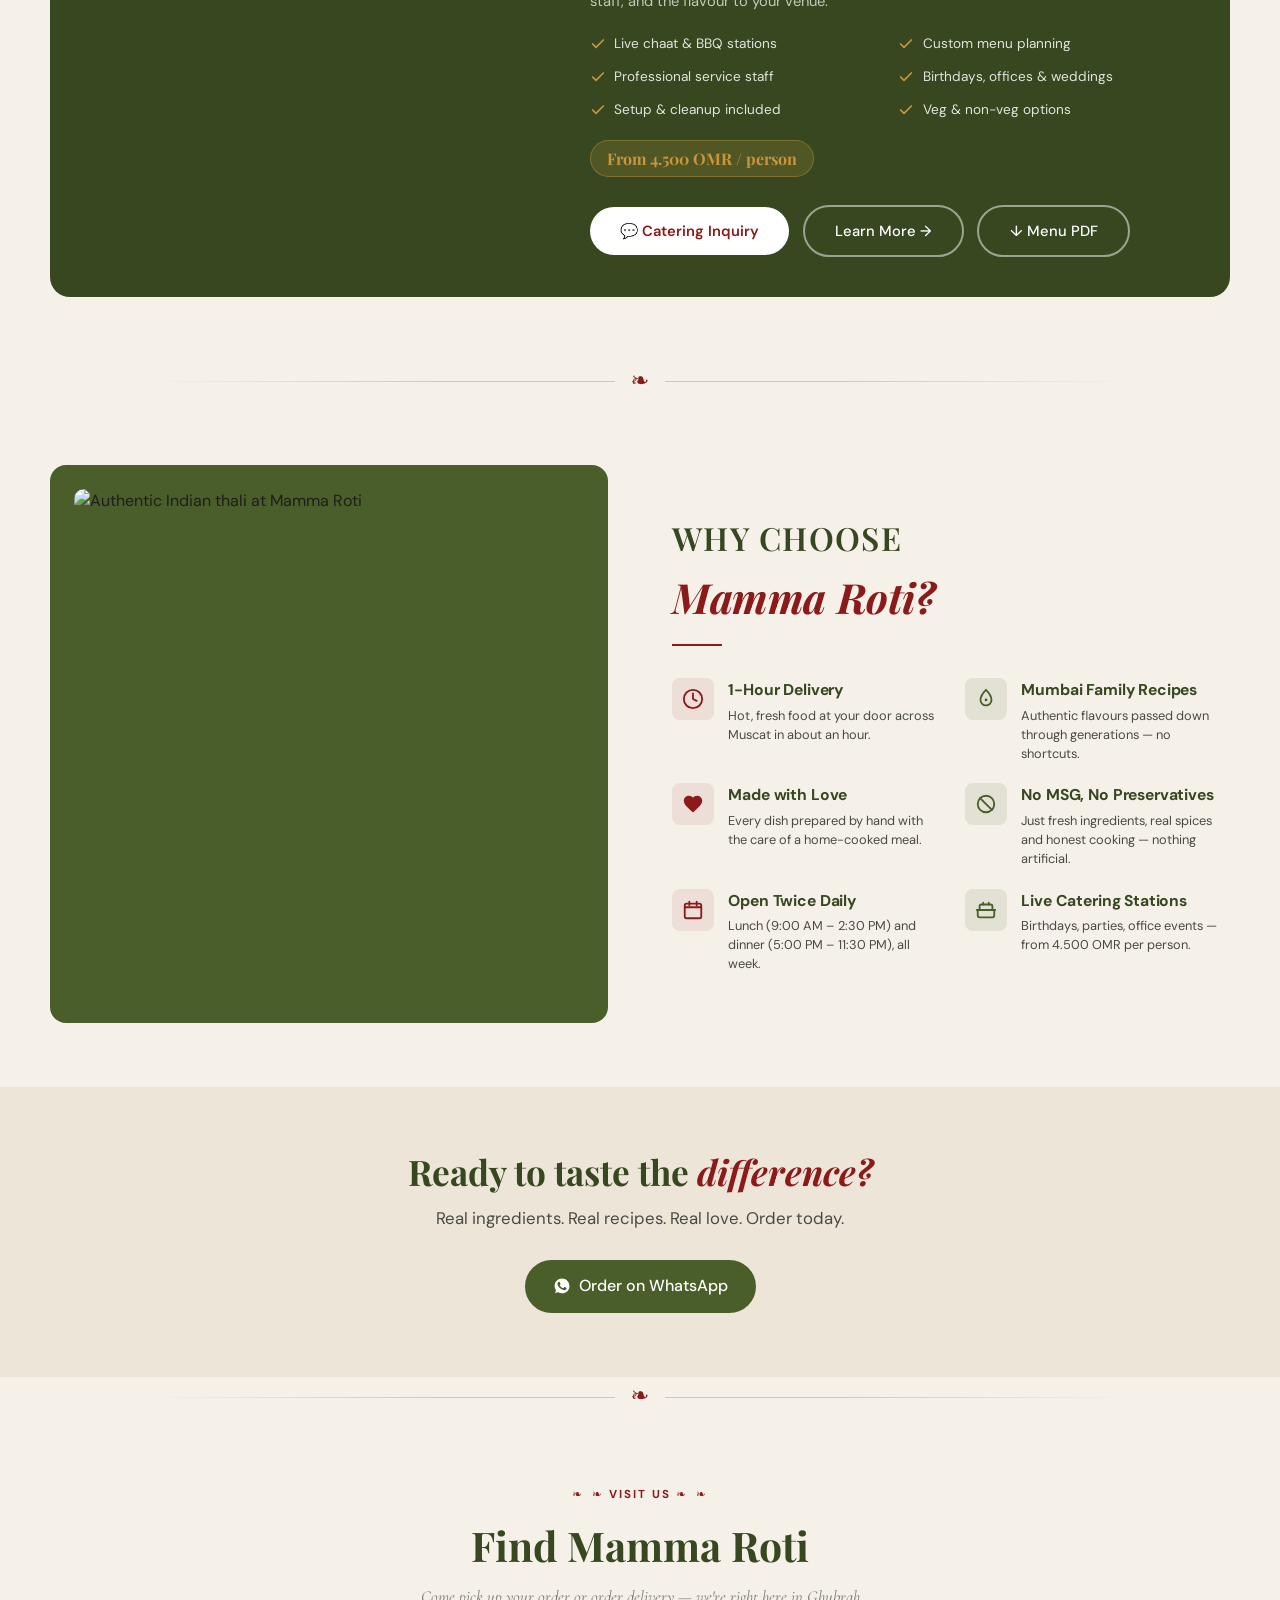
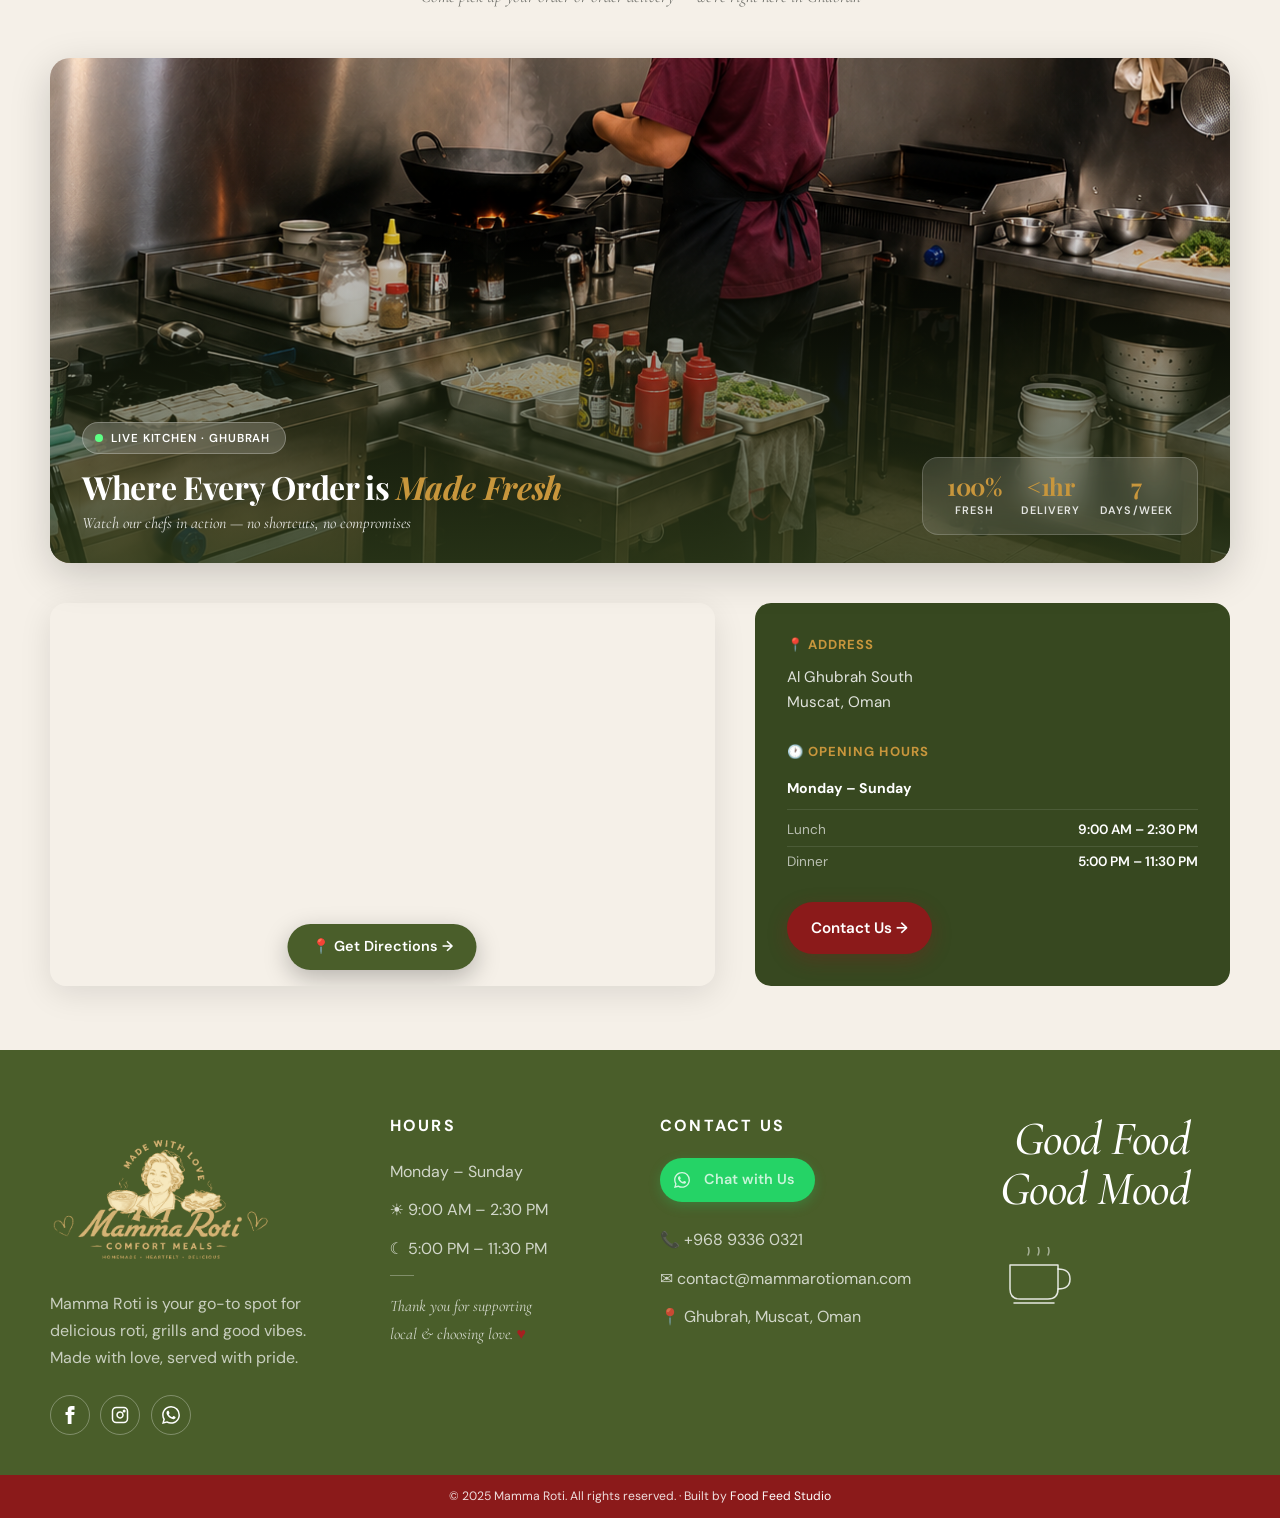
==== commit 3eeef190: "active for butter chicken" ====
--- a/index.html
+++ b/index.html
@@ -131,7 +131,7 @@
         <div class="hero-carousel" id="heroCarousel">
           <img src="images/butter-chicken-hero.webp" alt="Butter Chicken — Mamma Roti Muscat" class="hero-slide active" loading="eager" fetchpriority="high" width="400" height="300"/>
           <img src="images/biryani-hero.webp" alt="Chicken Biryani — Mamma Roti Muscat" class="hero-slide" loading="lazy" width="400" height="300"/>
-          <img src="images/chaat-hero.webp" alt="Papdi Chaat — Mamma Roti Muscat" class="hero-slide active" loading="lazy" width="400" height="300"/>        
+          <img src="images/chaat-hero.webp" alt="Papdi Chaat — Mamma Roti Muscat" class="hero-slide" loading="lazy" width="400" height="300"/>        
         </div>
         <div class="hero-dots" id="heroDots">
           <button class="hero-dot active" data-slide="0" aria-label="Show slide 1"></button>
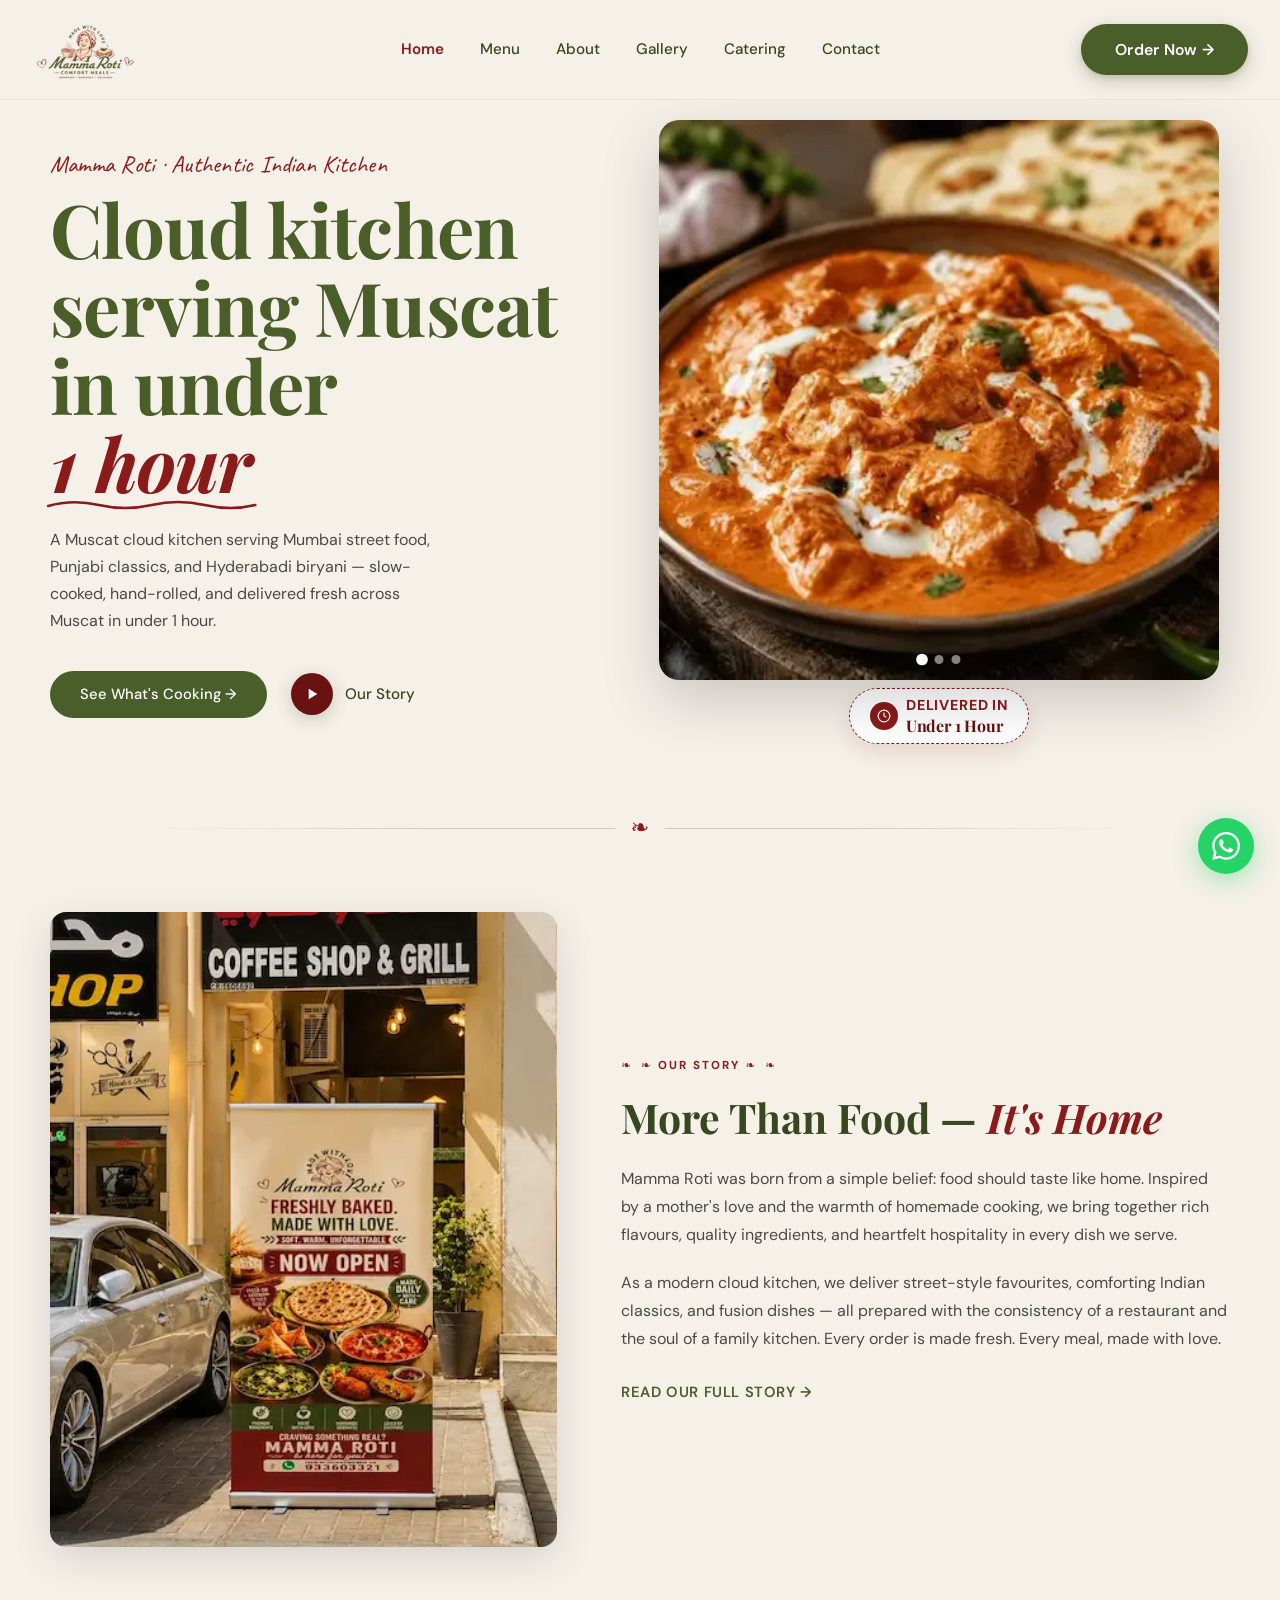
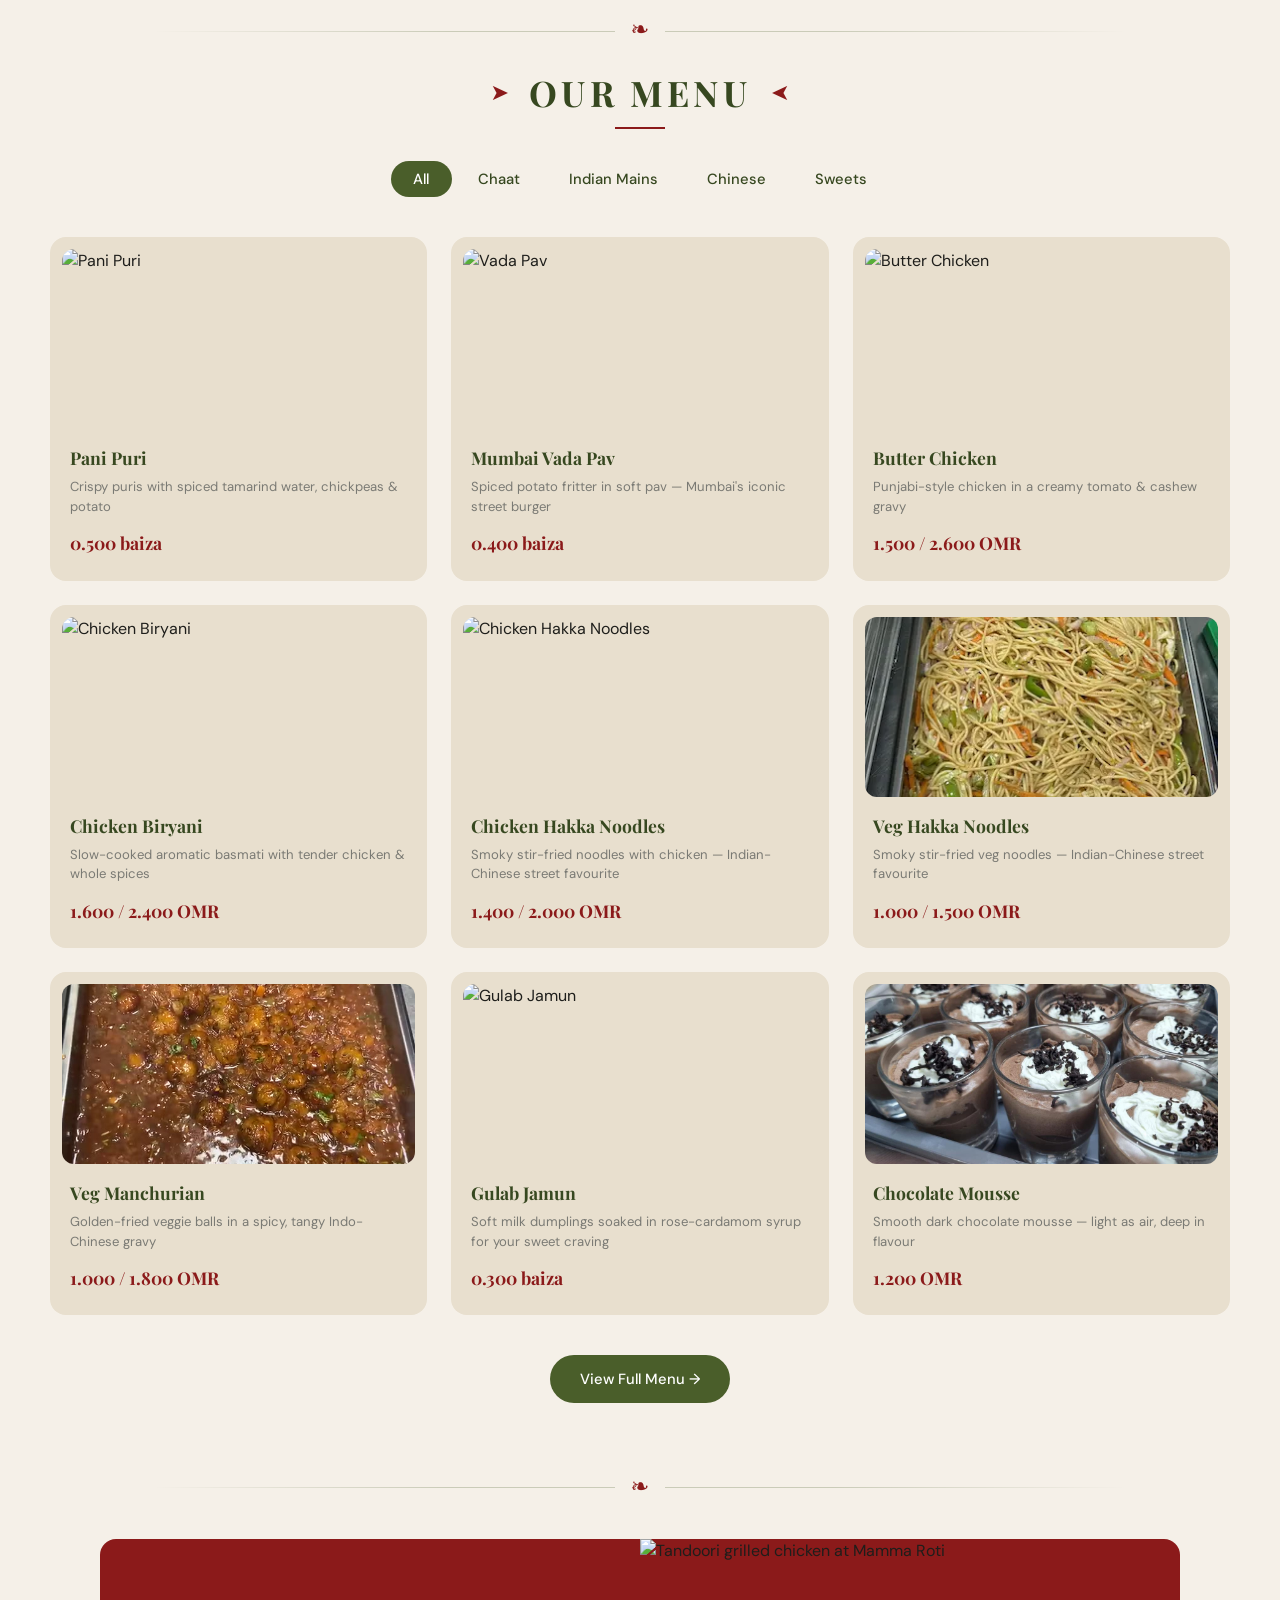
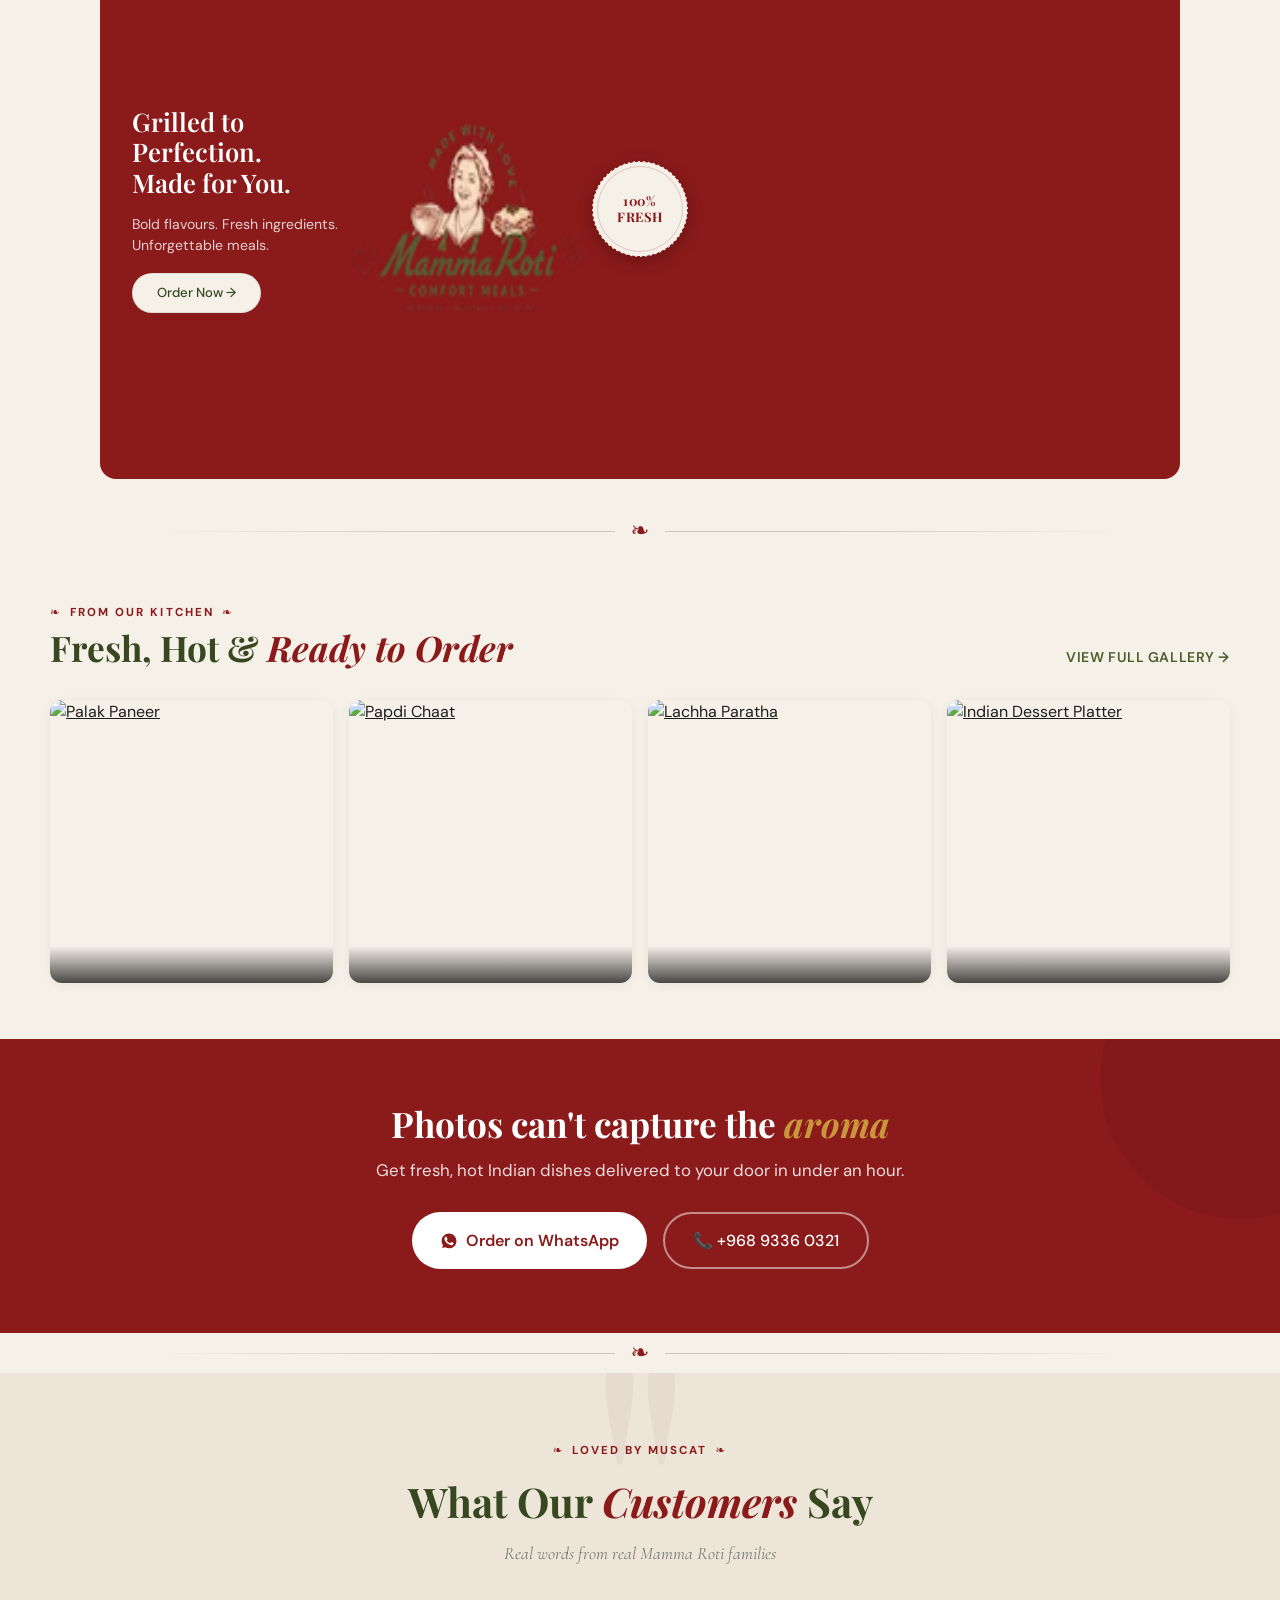
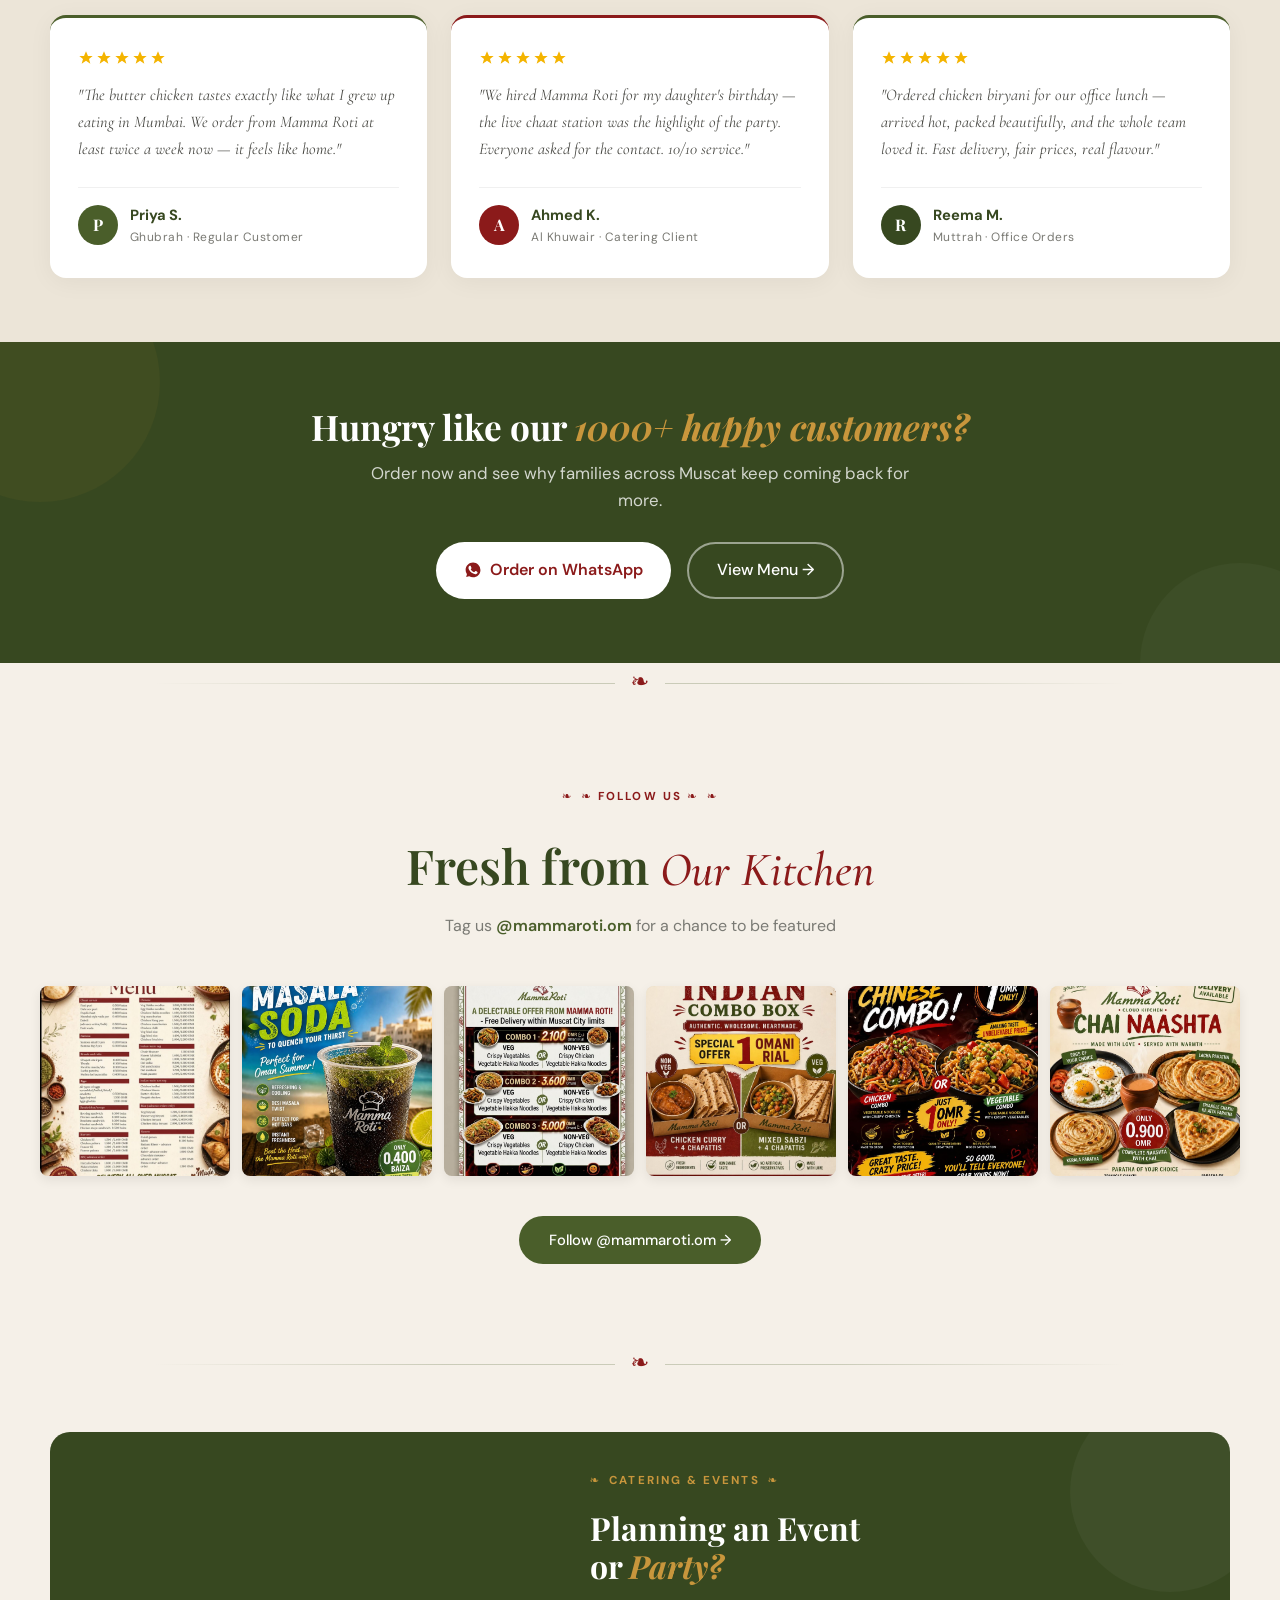
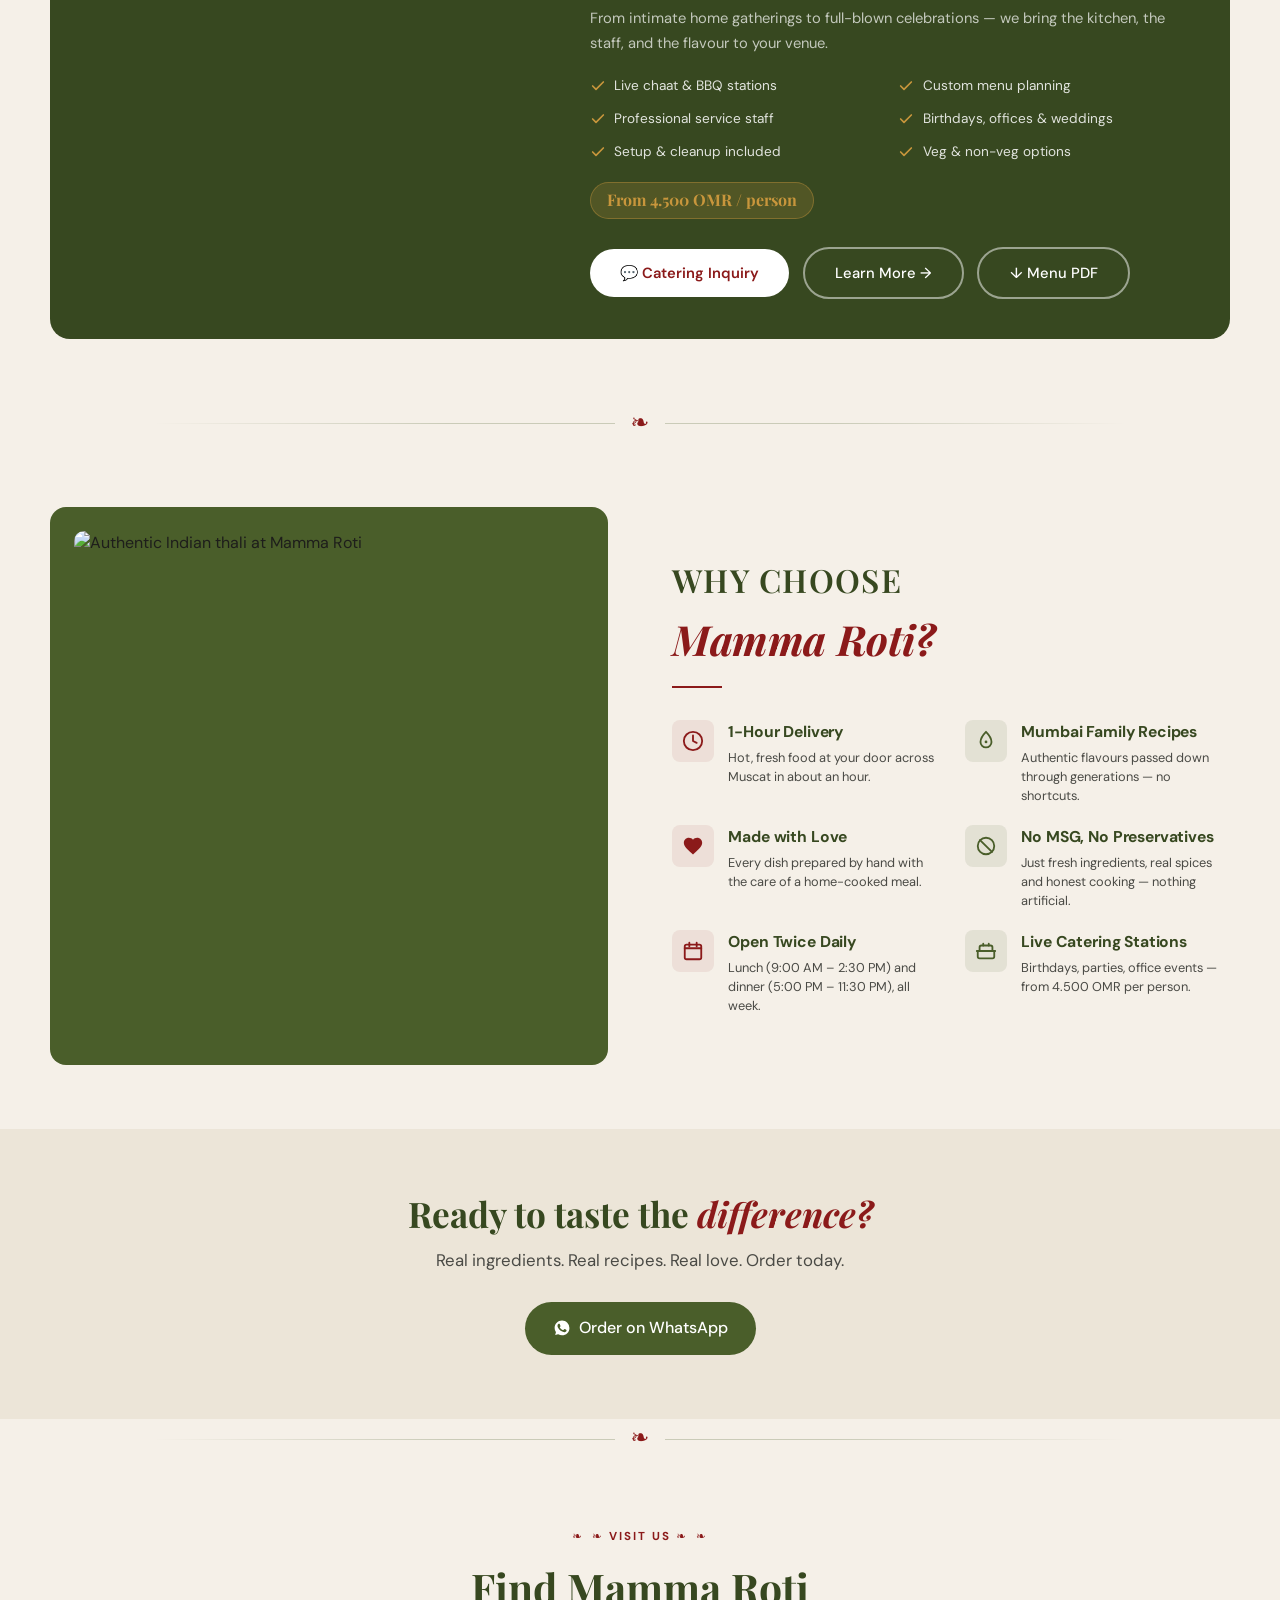
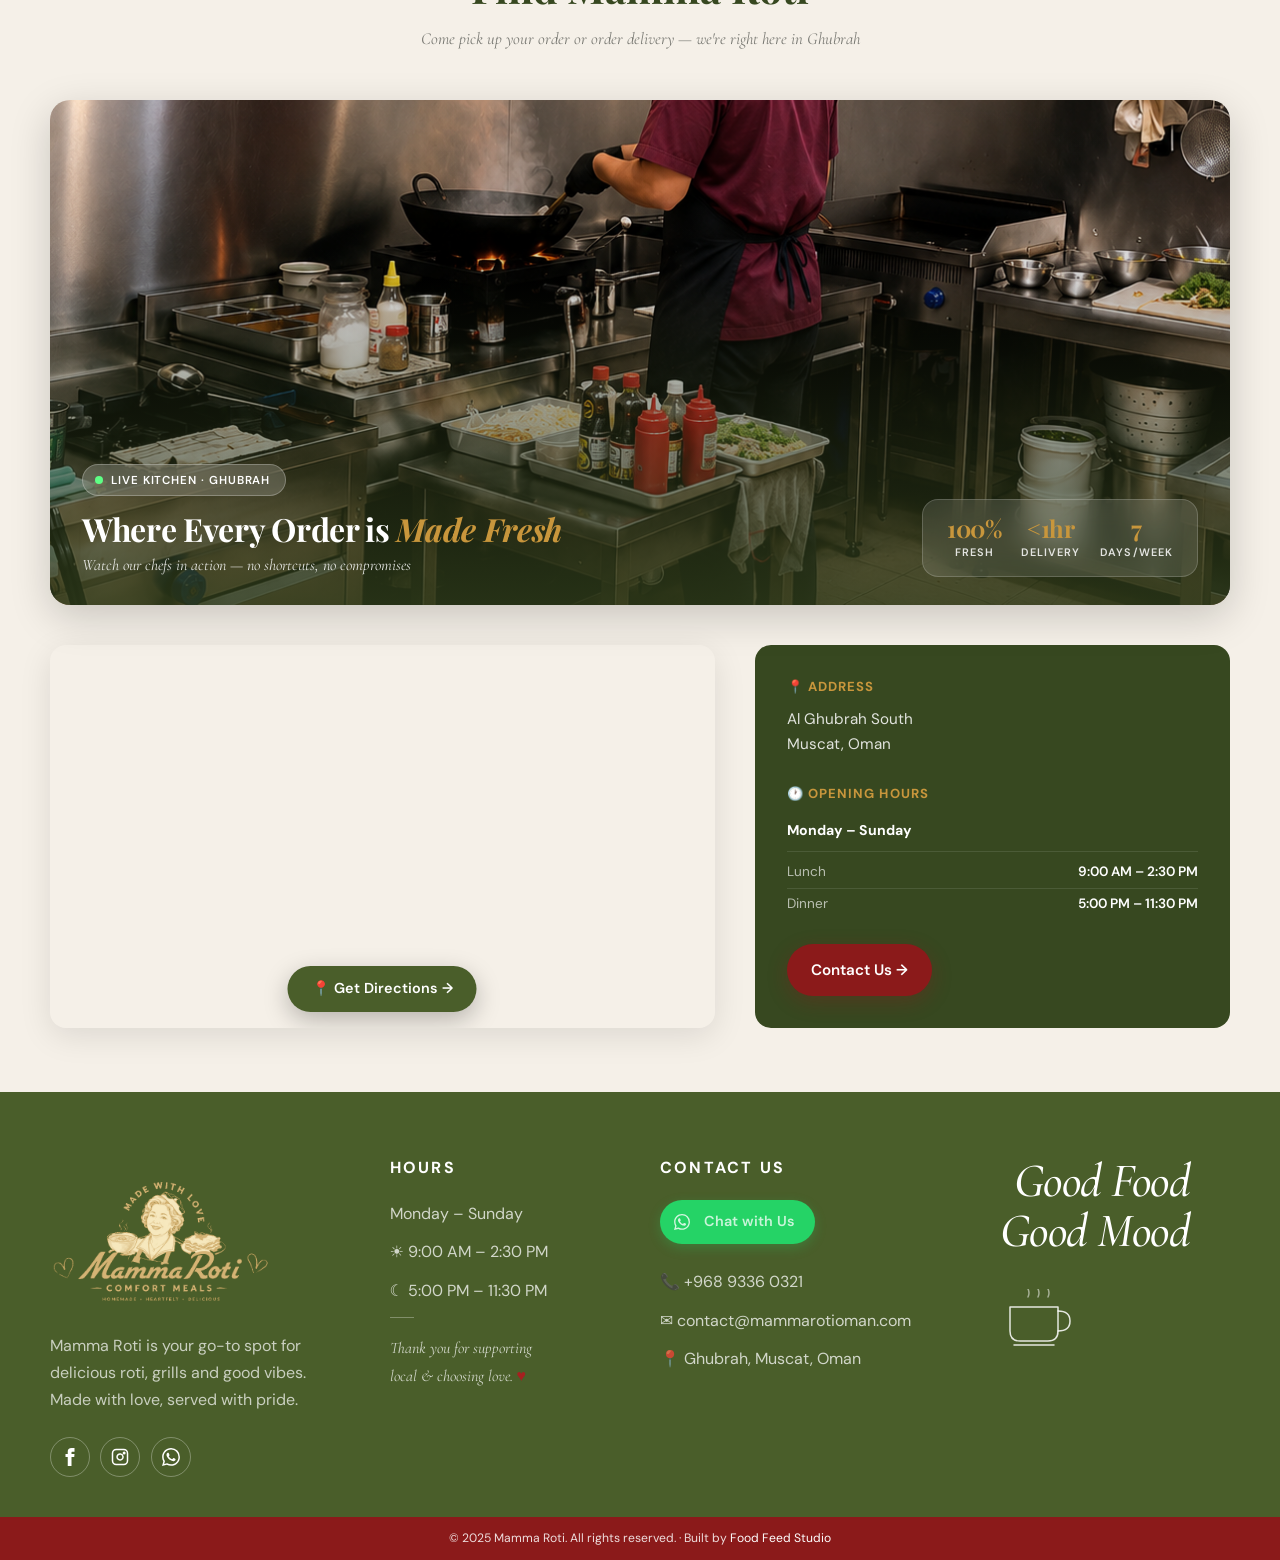
==== commit a82c5101: "fix the meni" ====
--- a/index.html
+++ b/index.html
@@ -193,7 +193,9 @@
   <div class="mgrid mgrid-6" id="mgrid">
     <div class="mcard" data-cat="chaat">
       <div class="mcard-img-wrap">
-        <img src="https://images.unsplash.com/photo-1586357507341-3fbe59f2a5d9?w=400&q=80&auto=format&fit=crop&h=400" alt="Pani Puri" class="mcard-img" loading="lazy" width="400" height="400"/>      <div class="mcard-body">
+        <img src="https://images.unsplash.com/photo-1586357507341-3fbe59f2a5d9?w=400&q=80&auto=format&fit=crop&h=400" alt="Pani Puri" class="mcard-img" loading="lazy" width="400" height="400"/>
+      </div>
+      <div class="mcard-body">
         <div class="mcard-name">Pani Puri</div>
         <div class="mcard-desc">Crispy puris with spiced tamarind water, chickpeas &amp; potato</div>
         <div class="mcard-price">0.500 baiza</div>
@@ -202,7 +204,9 @@
 
     <div class="mcard" data-cat="chaat">
       <div class="mcard-img-wrap">
-        <img src="https://images.unsplash.com/photo-1591064101485-50e6c9e550ac?w=400&q=80&auto=format&fit=crop&h=400" alt="Vada Pav" class="mcard-img" loading="lazy" width="400" height="400"/>      <div class="mcard-body">
+        <img src="https://images.unsplash.com/photo-1591064101485-50e6c9e550ac?w=400&q=80&auto=format&fit=crop&h=400" alt="Vada Pav" class="mcard-img" loading="lazy" width="400" height="400"/>
+      </div>
+      <div class="mcard-body">
         <div class="mcard-name">Mumbai Vada Pav</div>
         <div class="mcard-desc">Spiced potato fritter in soft pav — Mumbai's iconic street burger</div>
         <div class="mcard-price">0.400 baiza</div>
@@ -211,76 +215,81 @@
 
     <div class="mcard" data-cat="indian">
       <div class="mcard-img-wrap">
-        <img src="https://images.unsplash.com/photo-1603894584373-5ac82b2ae398?w=400&q=80&auto=format&fit=crop&h=400" alt="Butter Chicken" class="mcard-img" loading="lazy" width="400" height="400"/>      </div>
+        <img src="https://images.unsplash.com/photo-1603894584373-5ac82b2ae398?w=400&q=80&auto=format&fit=crop&h=400" alt="Butter Chicken" class="mcard-img" loading="lazy" width="400" height="400"/>
+      </div>
       <div class="mcard-body">
         <div class="mcard-name">Butter Chicken</div>
         <div class="mcard-desc">Punjabi-style chicken in a creamy tomato &amp; cashew gravy</div>
-        <div class="mcard-price">1.500/ 2.600 OMR</div>
+        <div class="mcard-price">1.500 / 2.600 OMR</div>
       </div>
     </div>
 
     <div class="mcard" data-cat="indian">
       <div class="mcard-img-wrap">
-        <img src="https://images.unsplash.com/photo-1716550781939-beb7d7247aae?q=80&w=400&h=400&auto=format&fit=crop" alt="Chicken Biryani" class="mcard-img" loading="lazy" width="400" height="400"/>      </div>
+        <img src="https://images.unsplash.com/photo-1716550781939-beb7d7247aae?q=80&w=400&h=400&auto=format&fit=crop" alt="Chicken Biryani" class="mcard-img" loading="lazy" width="400" height="400"/>
+      </div>
       <div class="mcard-body">
         <div class="mcard-name">Chicken Biryani</div>
         <div class="mcard-desc">Slow-cooked aromatic basmati with tender chicken &amp; whole spices</div>
-        <div class="mcard-price">1.600/ 2.400 OMR</div>
+        <div class="mcard-price">1.600 / 2.400 OMR</div>
       </div>
     </div>
 
     <div class="mcard" data-cat="chinese">
       <div class="mcard-img-wrap">
-        <img src="https://images.unsplash.com/photo-1585032226651-759b368d7246?w=400&q=80&auto=format&fit=crop&h=400" alt="Chicken Hakka Noodles" class="mcard-img" loading="lazy" width="400" height="400"/>      </div>
+        <img src="https://images.unsplash.com/photo-1585032226651-759b368d7246?w=400&q=80&auto=format&fit=crop&h=400" alt="Chicken Hakka Noodles" class="mcard-img" loading="lazy" width="400" height="400"/>
+      </div>
       <div class="mcard-body">
         <div class="mcard-name">Chicken Hakka Noodles</div>
-        <div class="mcard-desc">Smoky stir-fried noodles with chicken — Indian-Chinese street favourite.</div>
-        <div class="mcard-price">1.400/ 2.000 OMR</div>
-      </div>
-    </div>
-
-      <div class="mcard" data-cat="chinese">
+        <div class="mcard-desc">Smoky stir-fried noodles with chicken — Indian-Chinese street favourite</div>
+        <div class="mcard-price">1.400 / 2.000 OMR</div>
+      </div>
+    </div>
+
+    <div class="mcard" data-cat="chinese">
       <div class="mcard-img-wrap">
-        <img src="/images/ct-4.webp" alt="Veg Hakka Noodles" class="mcard-img" loading="lazy"/>
+        <img src="/images/ct-4.webp" alt="Veg Hakka Noodles" class="mcard-img" loading="lazy" width="400" height="400"/>
       </div>
       <div class="mcard-body">
         <div class="mcard-name">Veg Hakka Noodles</div>
-        <div class="mcard-desc">Smoky stir-fried veg noodles — Indian-Chinese street favourite.</div>
-        <div class="mcard-price">1.000/ 1.500 OMR</div>
-      </div>
-    </div>
-
-
-      <div class="mcard" data-cat="chinese">
+        <div class="mcard-desc">Smoky stir-fried veg noodles — Indian-Chinese street favourite</div>
+        <div class="mcard-price">1.000 / 1.500 OMR</div>
+      </div>
+    </div>
+
+    <div class="mcard" data-cat="chinese">
       <div class="mcard-img-wrap">
-        <img src="/images/ct-5-poster.jpg" alt="Veg Manchurian" class="mcard-img" loading="lazy"/>
+        <img src="/images/ct-5-poster.jpg" alt="Veg Manchurian" class="mcard-img" loading="lazy" width="400" height="400"/>
       </div>
       <div class="mcard-body">
-        <div class="mcard-name">Manchurian</div>
-        <div class="mcard-desc">Golden-fried veggie balls in a spicy, tangy Indo-Chinese gravy.</div>
-        <div class="mcard-price">1.000/ 1.800 OMR</div>
+        <div class="mcard-name">Veg Manchurian</div>
+        <div class="mcard-desc">Golden-fried veggie balls in a spicy, tangy Indo-Chinese gravy</div>
+        <div class="mcard-price">1.000 / 1.800 OMR</div>
       </div>
     </div>
 
     <div class="mcard" data-cat="sweets">
       <div class="mcard-img-wrap">
-        <img src="https://images.unsplash.com/photo-1681476747916-8a8fc7e2001e?w=400&q=80&auto=format&fit=crop&h=400" alt="Gulab Jamun" class="mcard-img" loading="lazy" width="400" height="400"/>      <div class="mcard-body">
+        <img src="https://images.unsplash.com/photo-1681476747916-8a8fc7e2001e?w=400&q=80&auto=format&fit=crop&h=400" alt="Gulab Jamun" class="mcard-img" loading="lazy" width="400" height="400"/>
+      </div>
+      <div class="mcard-body">
         <div class="mcard-name">Gulab Jamun</div>
         <div class="mcard-desc">Soft milk dumplings soaked in rose-cardamom syrup for your sweet craving</div>
         <div class="mcard-price">0.300 baiza</div>
       </div>
     </div>
 
-  <div class="mcard" data-cat="sweets">
-    <div class="mcard-img-wrap">
-      <img src="/images/index-menu.jpeg" alt="Chocolate Mousse" class="mcard-img" loading="lazy"/>      </div>
-    <div class="mcard-body">
-      <div class="mcard-name">Chocolate Mousse</div>
-      <div class="mcard-desc">Smooth dark chocolate mousse — light as air, deep in flavour.</div>
-      <div class="mcard-price">1.200 OMR</div>
-    </div>
-  </div>
-</div>
+    <div class="mcard" data-cat="sweets">
+      <div class="mcard-img-wrap">
+        <img src="/images/index-menu.jpeg" alt="Chocolate Mousse" class="mcard-img" loading="lazy" width="400" height="400"/>
+      </div>
+      <div class="mcard-body">
+        <div class="mcard-name">Chocolate Mousse</div>
+        <div class="mcard-desc">Smooth dark chocolate mousse — light as air, deep in flavour</div>
+        <div class="mcard-price">1.200 OMR</div>
+      </div>
+    </div>
+  </div>
 
   <div class="mhcta">
     <a href="menu.html" class="btn btn-olive">View Full Menu →</a>
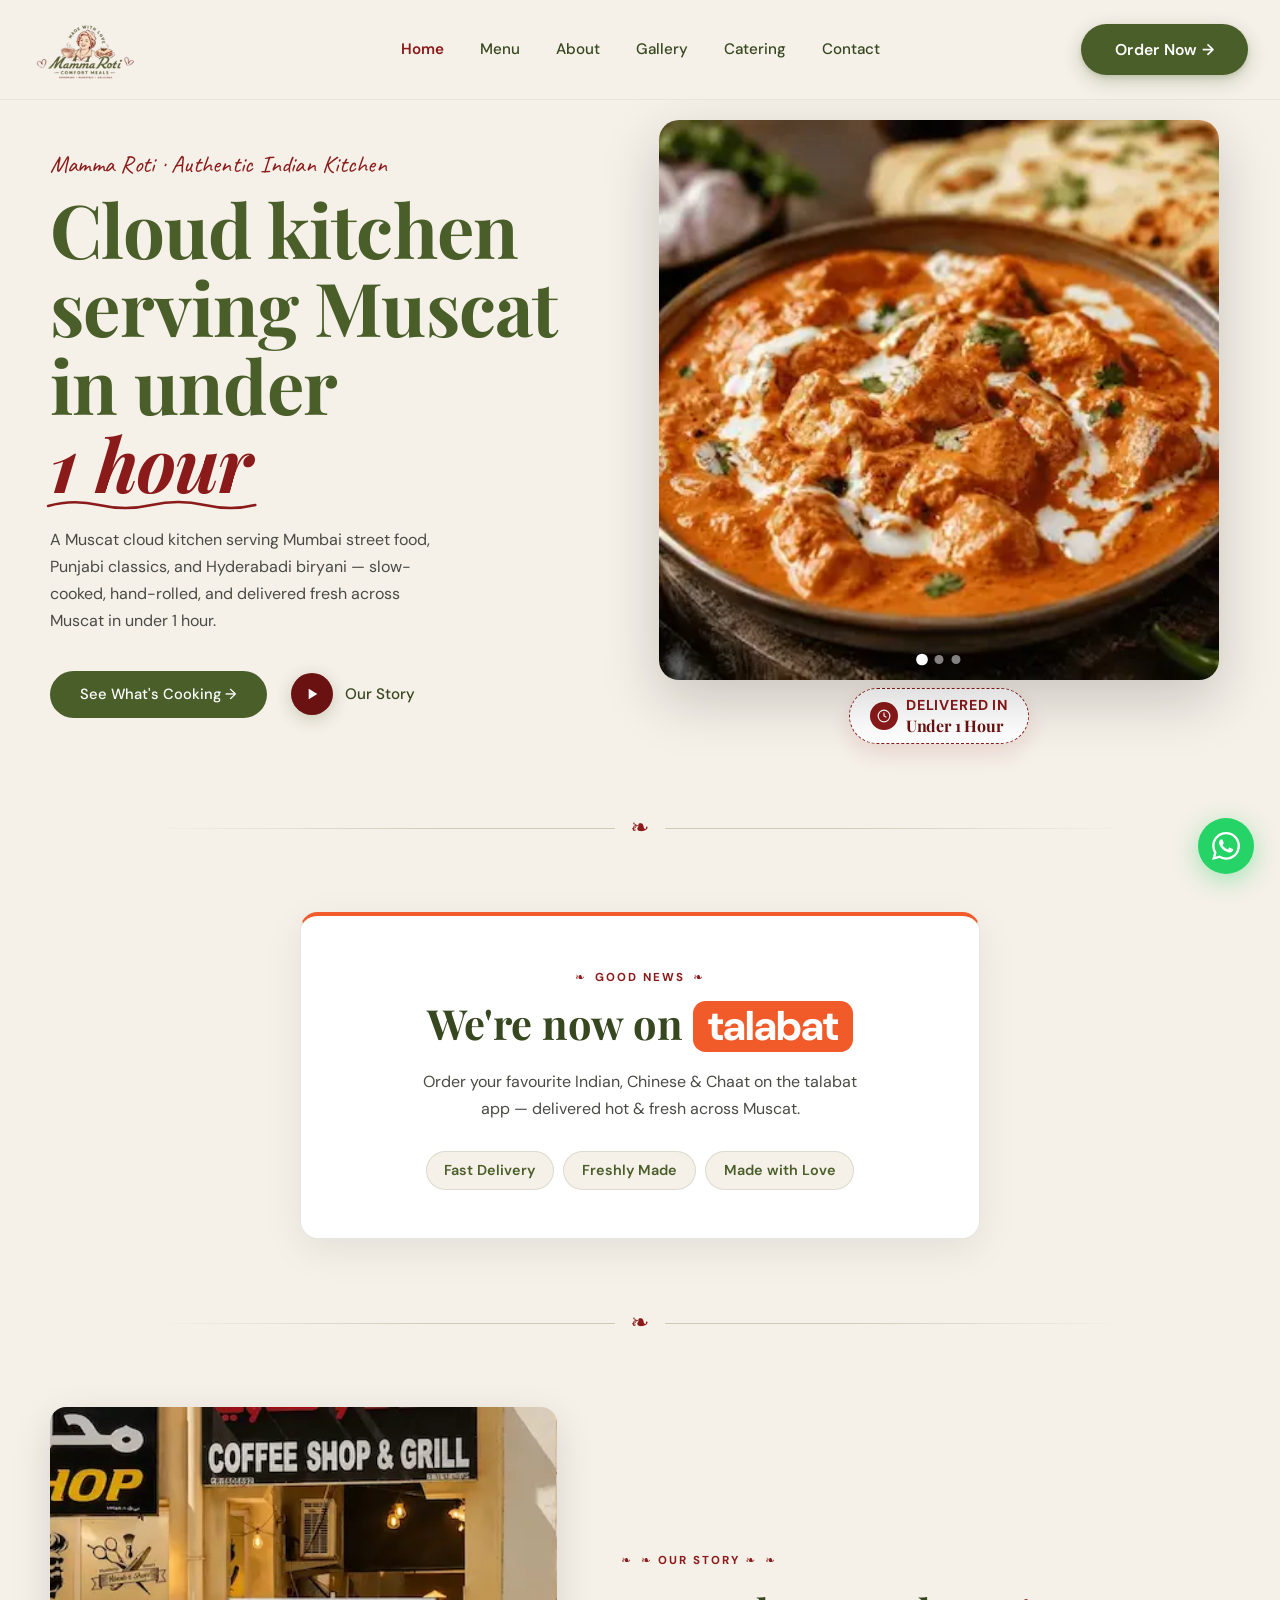
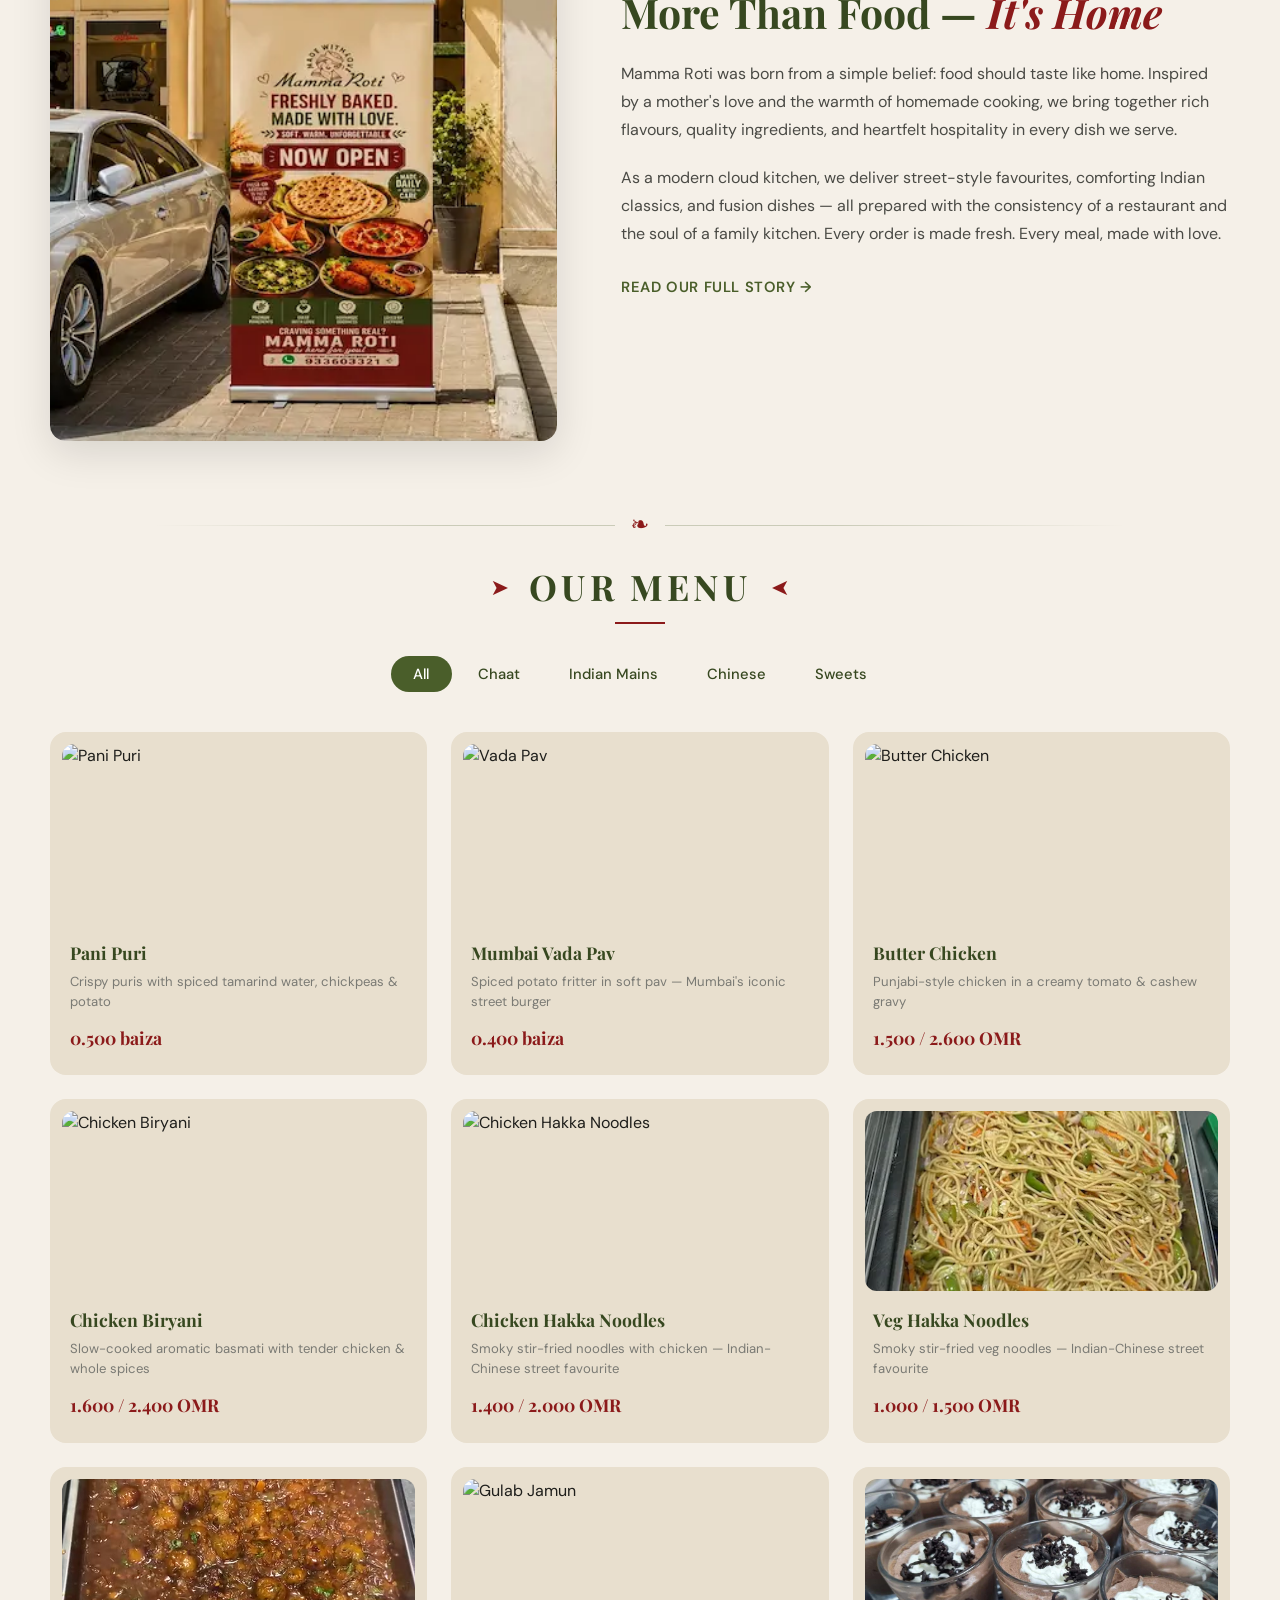
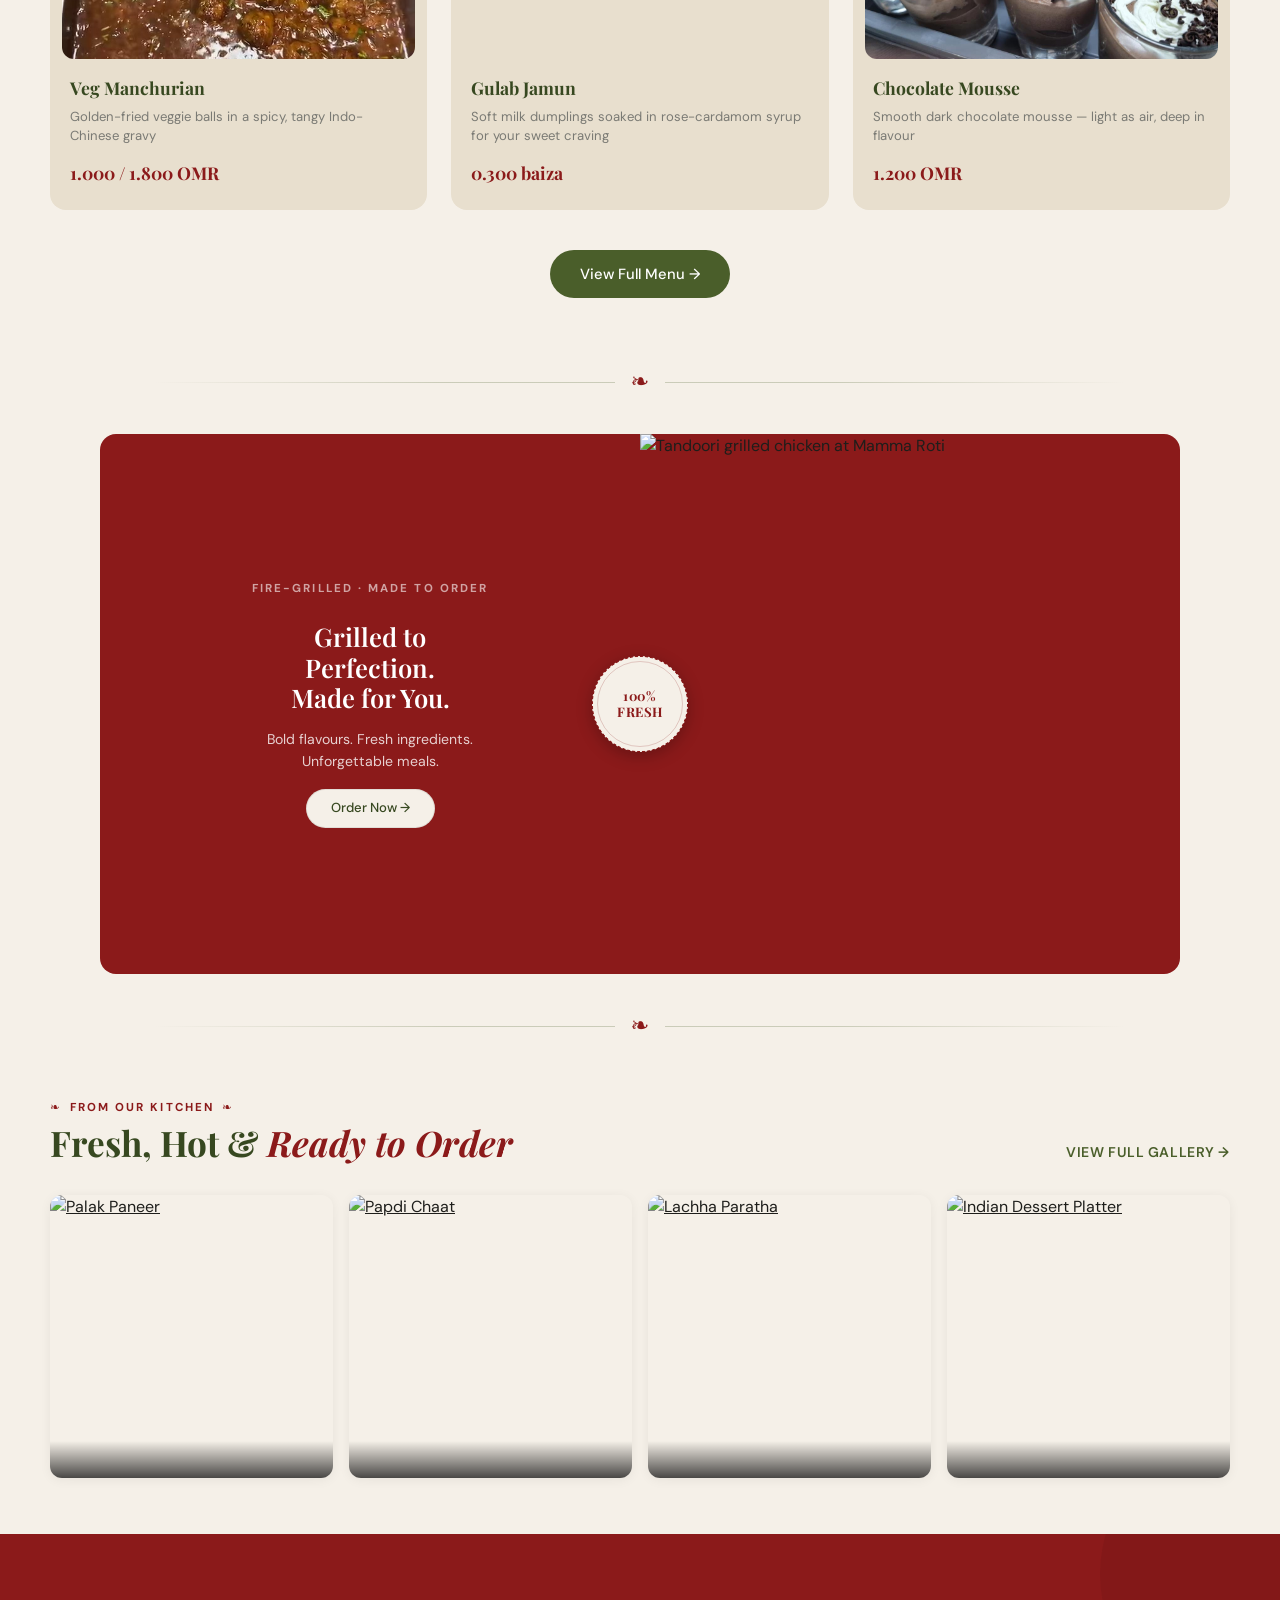
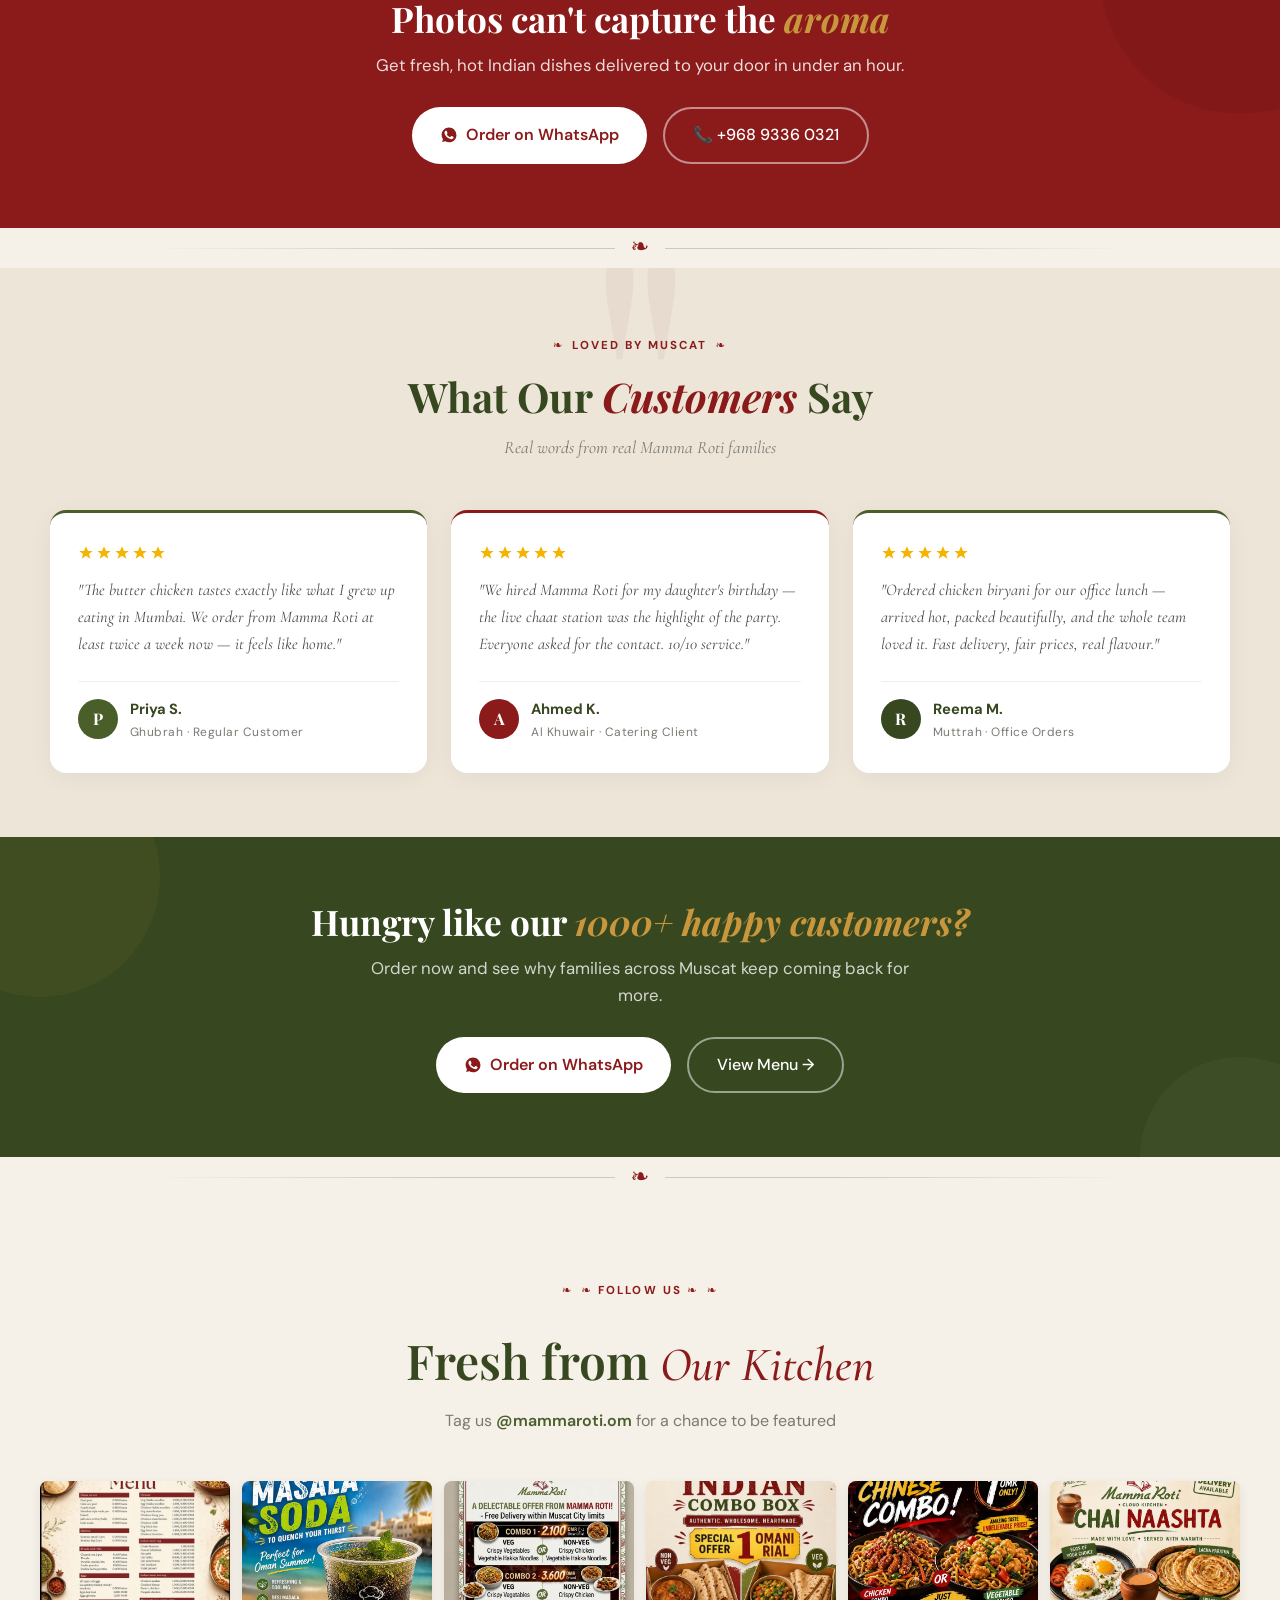
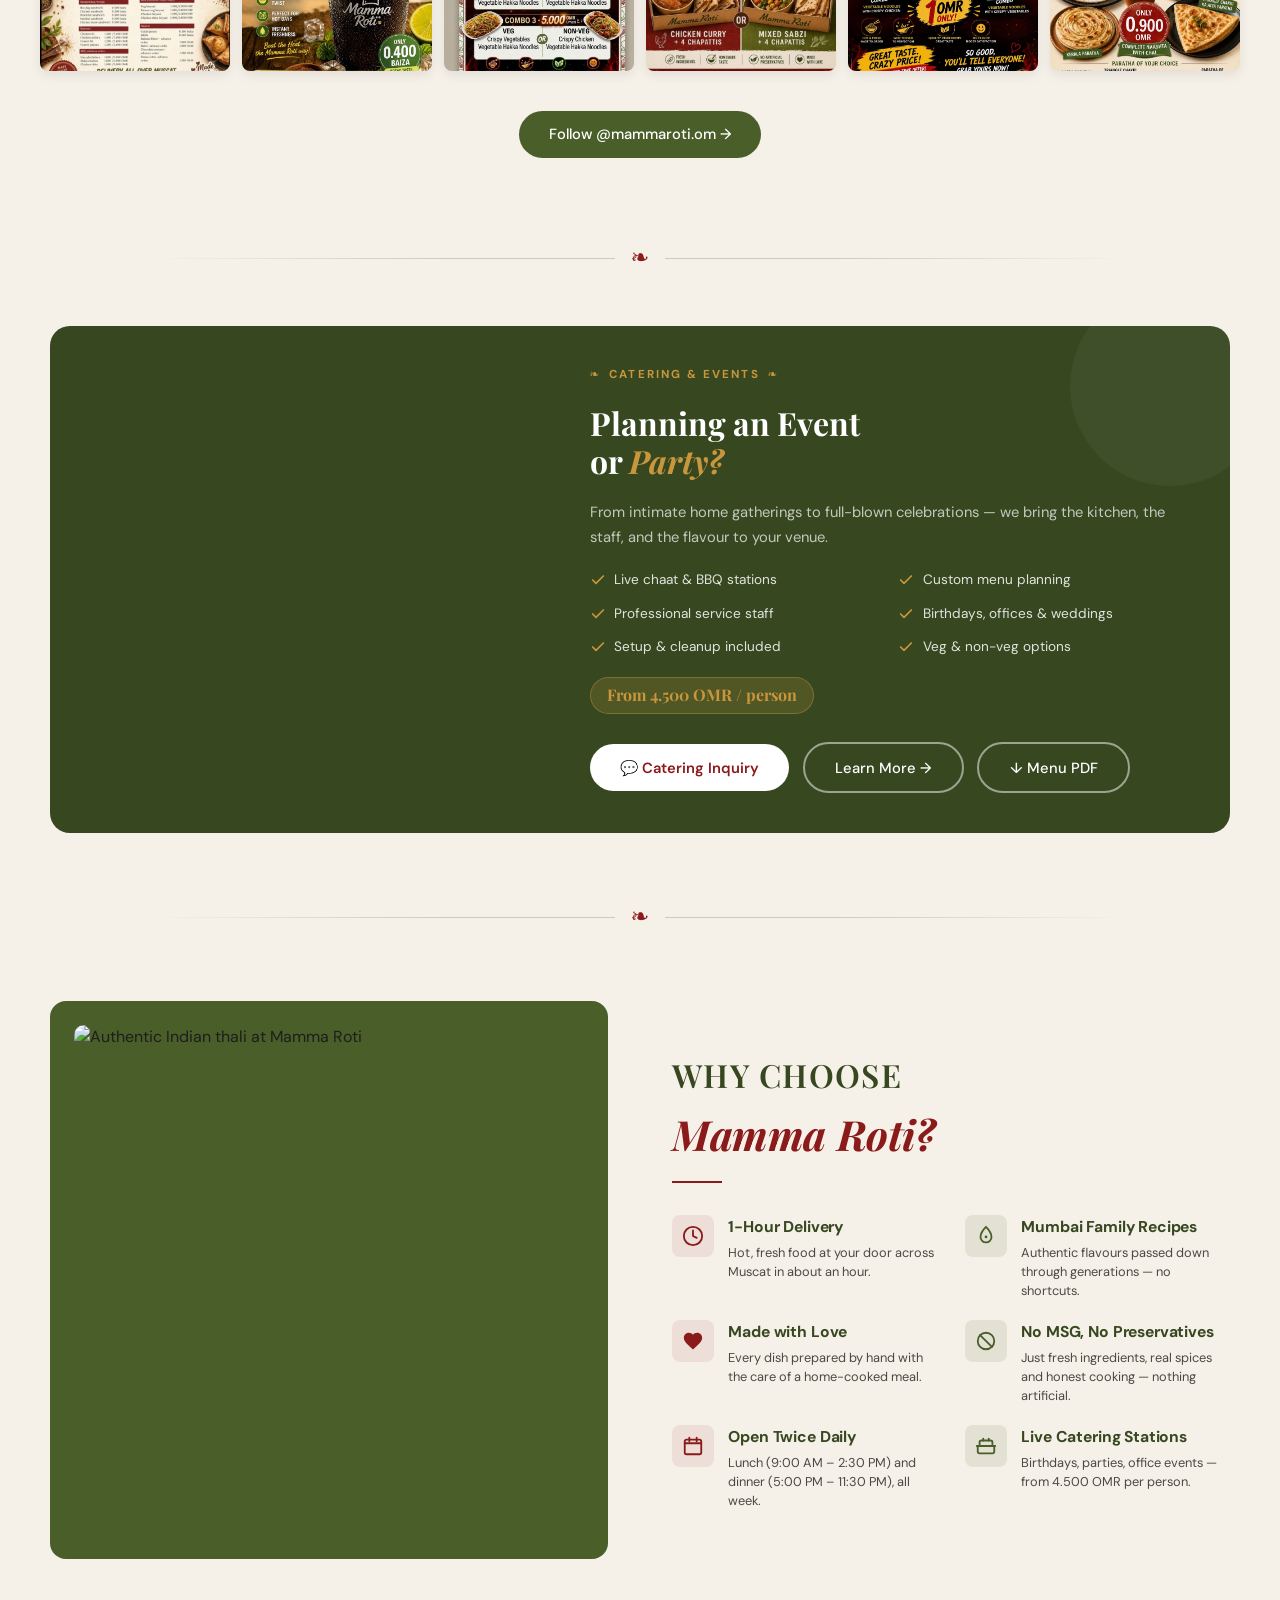
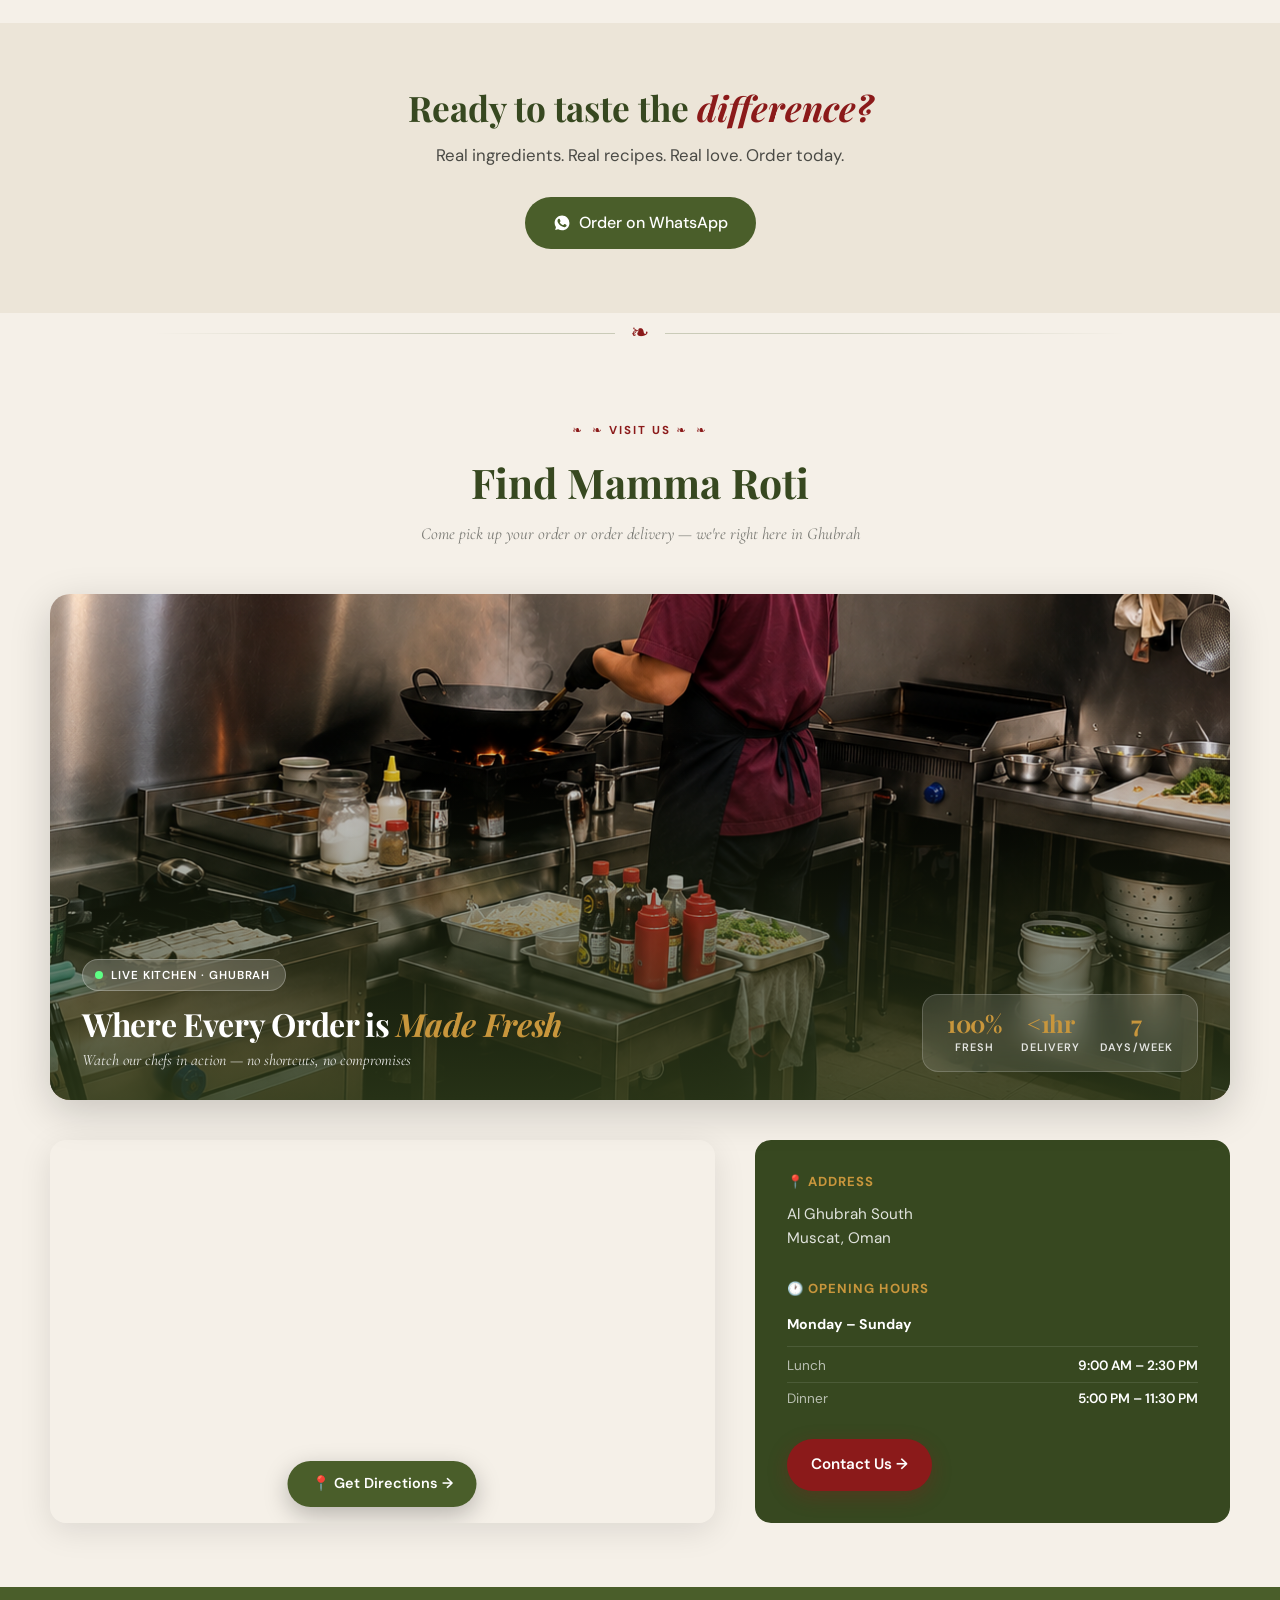
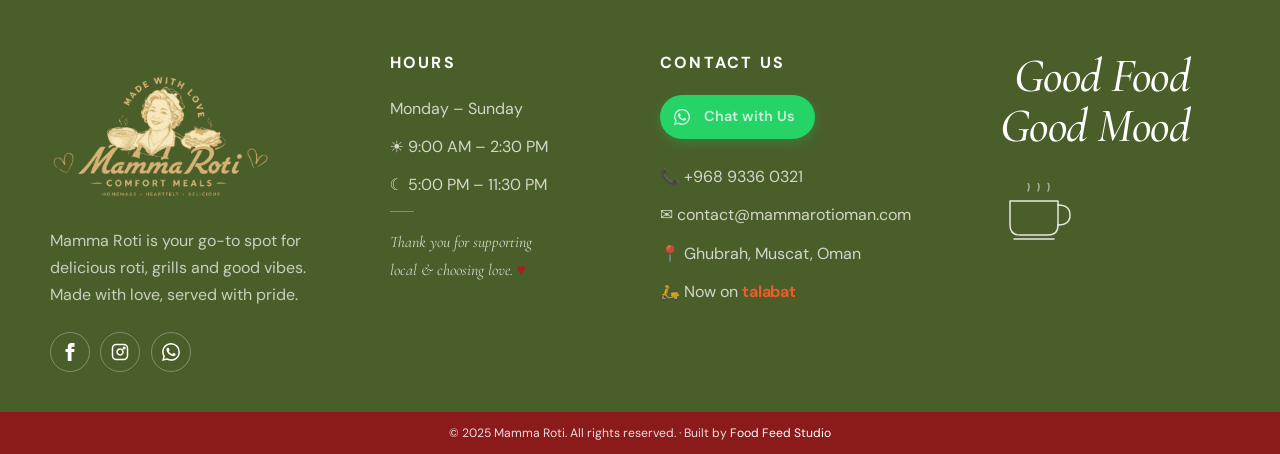
==== commit d6e3c5b0: "talabat changes" ====
--- a/index.html
+++ b/index.html
@@ -153,6 +153,26 @@
 
 <div class="scalloped-edge"></div>
 
+<!-- ===== Now on Talabat (announcement) ===== -->
+<section class="mr-talabat" aria-label="Now available on Talabat">
+  <div class="mr-talabat__card">
+    <span class="eyebrow">Good News</span>
+    <h2 class="mr-talabat__title">We're now on <span class="mr-talabat__brand">talabat</span></h2>
+    <p class="mr-talabat__sub">
+      Order your favourite Indian, Chinese &amp; Chaat on the talabat app —
+      delivered hot &amp; fresh across Muscat.
+    </p>
+    <ul class="mr-talabat__chips">
+      <li>Fast Delivery</li>
+      <li>Freshly Made</li>
+      <li>Made with Love</li>
+    </ul>
+  </div>
+</section>
+
+<div class="scalloped-edge"></div>
+
+
 <!-- OUR STORY -->
 <section class="our-story">
   <div class="story-inner">
@@ -302,7 +322,7 @@
 <div class="bbq-wrap">
   <div class="bbq">
     <div class="bbq-l">
-      <img src="logo.webp" alt="" class="bbq-ghost" aria-hidden="true"/>
+      <span class="bbq-kicker">Fire-Grilled · Made to Order</span>
       <h2>Grilled to<br/>Perfection.<br/>Made for You.</h2>
       <p>Bold flavours. Fresh ingredients. Unforgettable meals.</p>
       <a href="https://api.whatsapp.com/send?phone=96893360321&text=Hi%20Mamma%20Roti%2C%20I%27d%20like%20to%20order!" class="btn btn-white" target="_blank" rel="noopener">Order Now →</a>
@@ -756,6 +776,7 @@
       <p>📞 <a href="tel:+96893360321">+968 9336 0321</a></p>
       <p>✉ <a href="mailto:contact@mammarotioman.com">contact@mammarotioman.com</a></p>
       <p>📍 Ghubrah, Muscat, Oman</p>
+      <p class="ft-talabat">🛵 Now on <span>talabat</span></p>
     </div>
 <!-- Good Food Good Mood decorative column -->
 <div class="ft-col ft-mood-col">
--- a/style.css
+++ b/style.css
@@ -471,7 +471,8 @@
   display: flex;
   flex-direction: column;
   justify-content: center;
-  align-items: flex-start;
+  align-items: center;
+  text-align: center;
   gap: 1rem;
   overflow: hidden;
 }
@@ -3979,3 +3980,92 @@
   }
 }
 
+/* ===== Now on Talabat (announcement) ===== */
+.mr-talabat{
+  background: var(--cream);
+  padding: clamp(2.5rem,6vw,4rem) 2rem;
+}
+.mr-talabat__card{
+  max-width: 680px;
+  margin: 0 auto;
+  background: #fff;
+  border: 1px solid var(--border);
+  border-top: 4px solid #F15A29;
+  border-radius: 18px;
+  padding: clamp(2rem,5vw,3rem) clamp(1.5rem,5vw,2.75rem);
+  text-align: center;
+  box-shadow: 0 12px 40px rgba(0,0,0,.07);
+}
+.mr-talabat__card .eyebrow{ justify-content: center; }
+.mr-talabat__title{
+  font-family: var(--font-serif);
+  font-size: clamp(1.8rem,3.5vw,2.6rem);
+  font-weight: 700;
+  color: var(--olive-dk);
+  line-height: 1.15;
+  margin-bottom: 1rem;
+}
+.mr-talabat__brand{
+  display: inline-block;
+  background: #F15A29;
+  color: #fff;
+  padding: .04em .38em;
+  border-radius: .3em;
+  font-family: var(--font-sans);
+  font-weight: 800;
+  letter-spacing: -.02em;
+}
+.mr-talabat__sub{
+  font-size: 1rem;
+  color: var(--text-mid);
+  line-height: 1.7;
+  max-width: 460px;
+  margin: 0 auto 1.75rem;
+}
+.mr-talabat__chips{
+  list-style: none;
+  display: flex;
+  flex-wrap: wrap;
+  justify-content: center;
+  gap: .6rem;
+  padding: 0;
+  margin: 0;
+}
+.mr-talabat__chips li{
+  background: var(--cream);
+  border: 1px solid var(--border);
+  color: var(--olive);
+  font-weight: 600;
+  font-size: .9rem;
+  padding: .5rem 1.1rem;
+  border-radius: 999px;
+}
+
+@media (max-width: 768px){
+  .mr-talabat{ padding: 2.5rem 1.25rem; }
+}
+
+/* Footer — Now on Talabat line */
+.ft-talabat{
+  display: inline-flex;
+  align-items: center;
+  gap: 4px;
+  font-size: .82rem;
+  color: rgba(255,255,255,.75);
+}
+.ft-talabat span{
+  color: #F15A29;
+  font-weight: 700;
+  letter-spacing: -.01em;
+}
+
+.bbq-kicker{
+  display: inline-block;
+  font-family: var(--font-sans);
+  font-size: .72rem;
+  font-weight: 700;
+  letter-spacing: .18em;
+  text-transform: uppercase;
+  color: rgba(255,255,255,.6);
+  margin-bottom: .5rem;
+}
